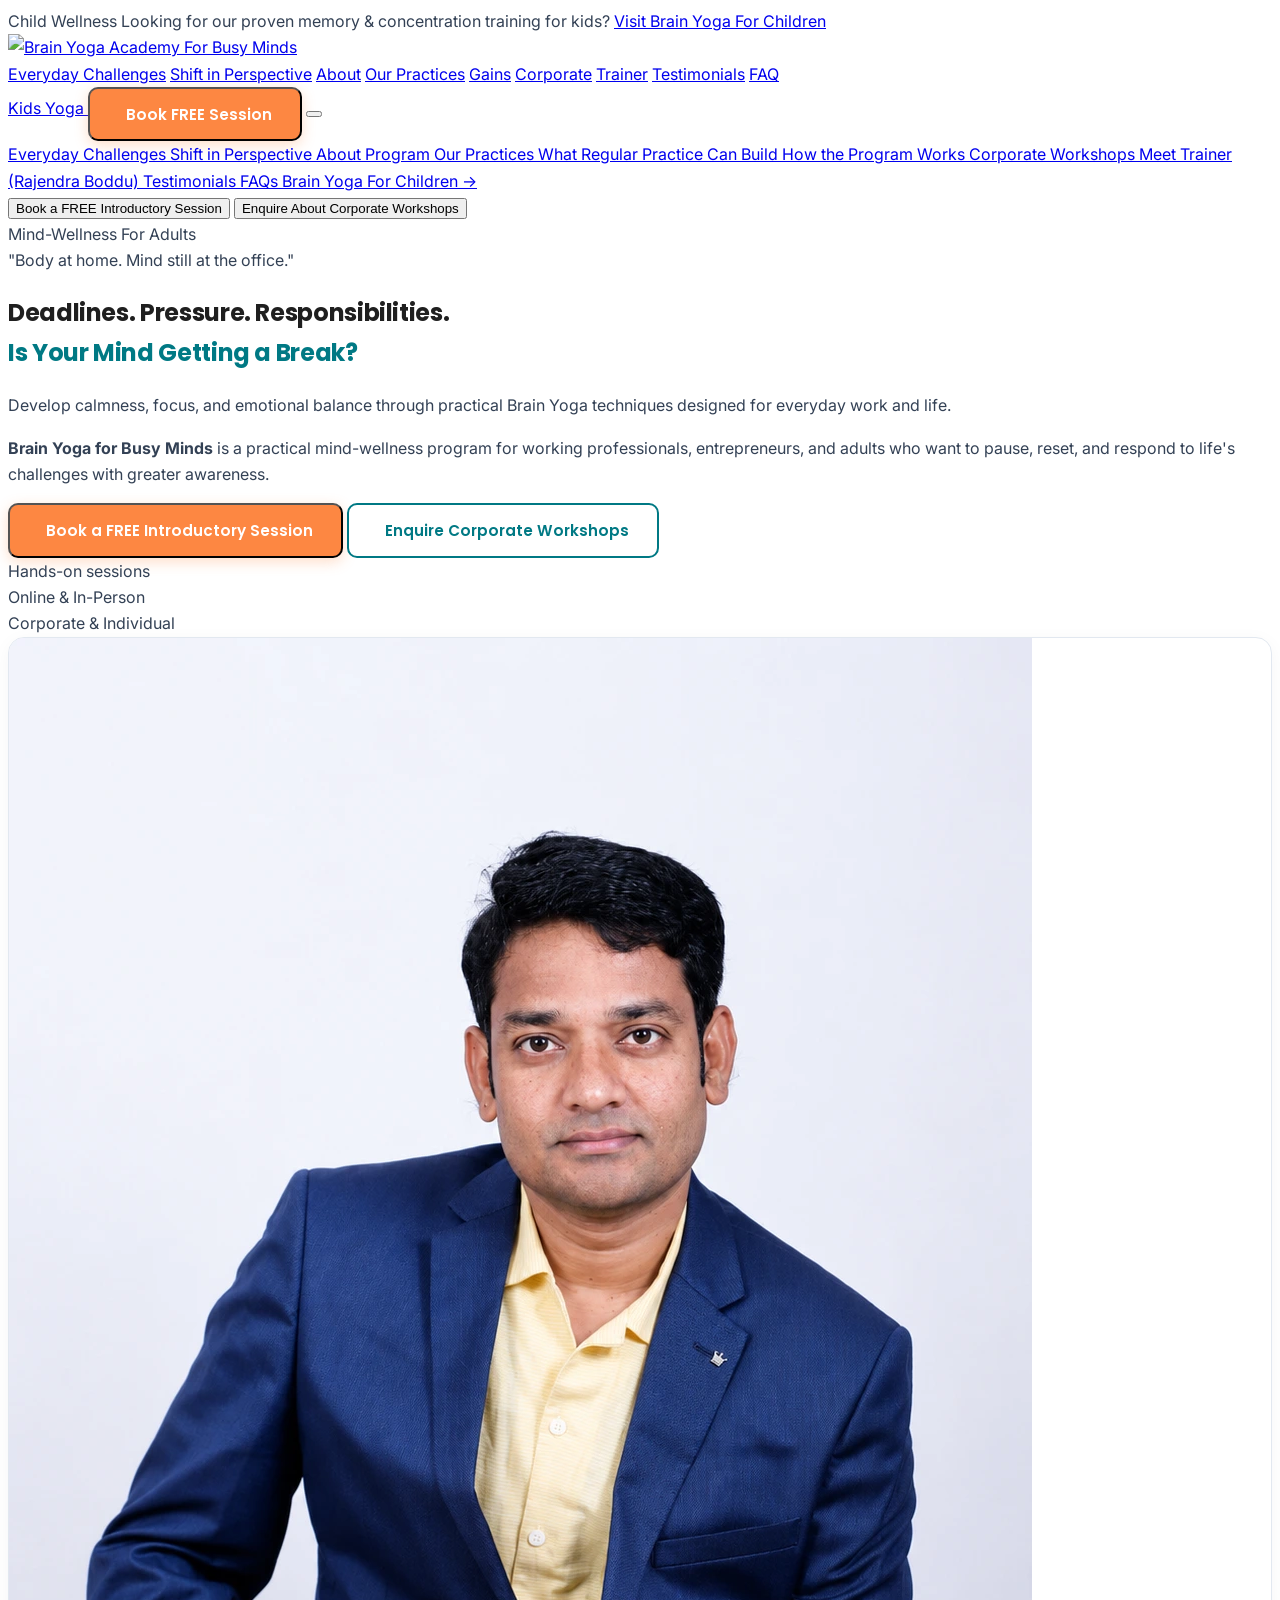
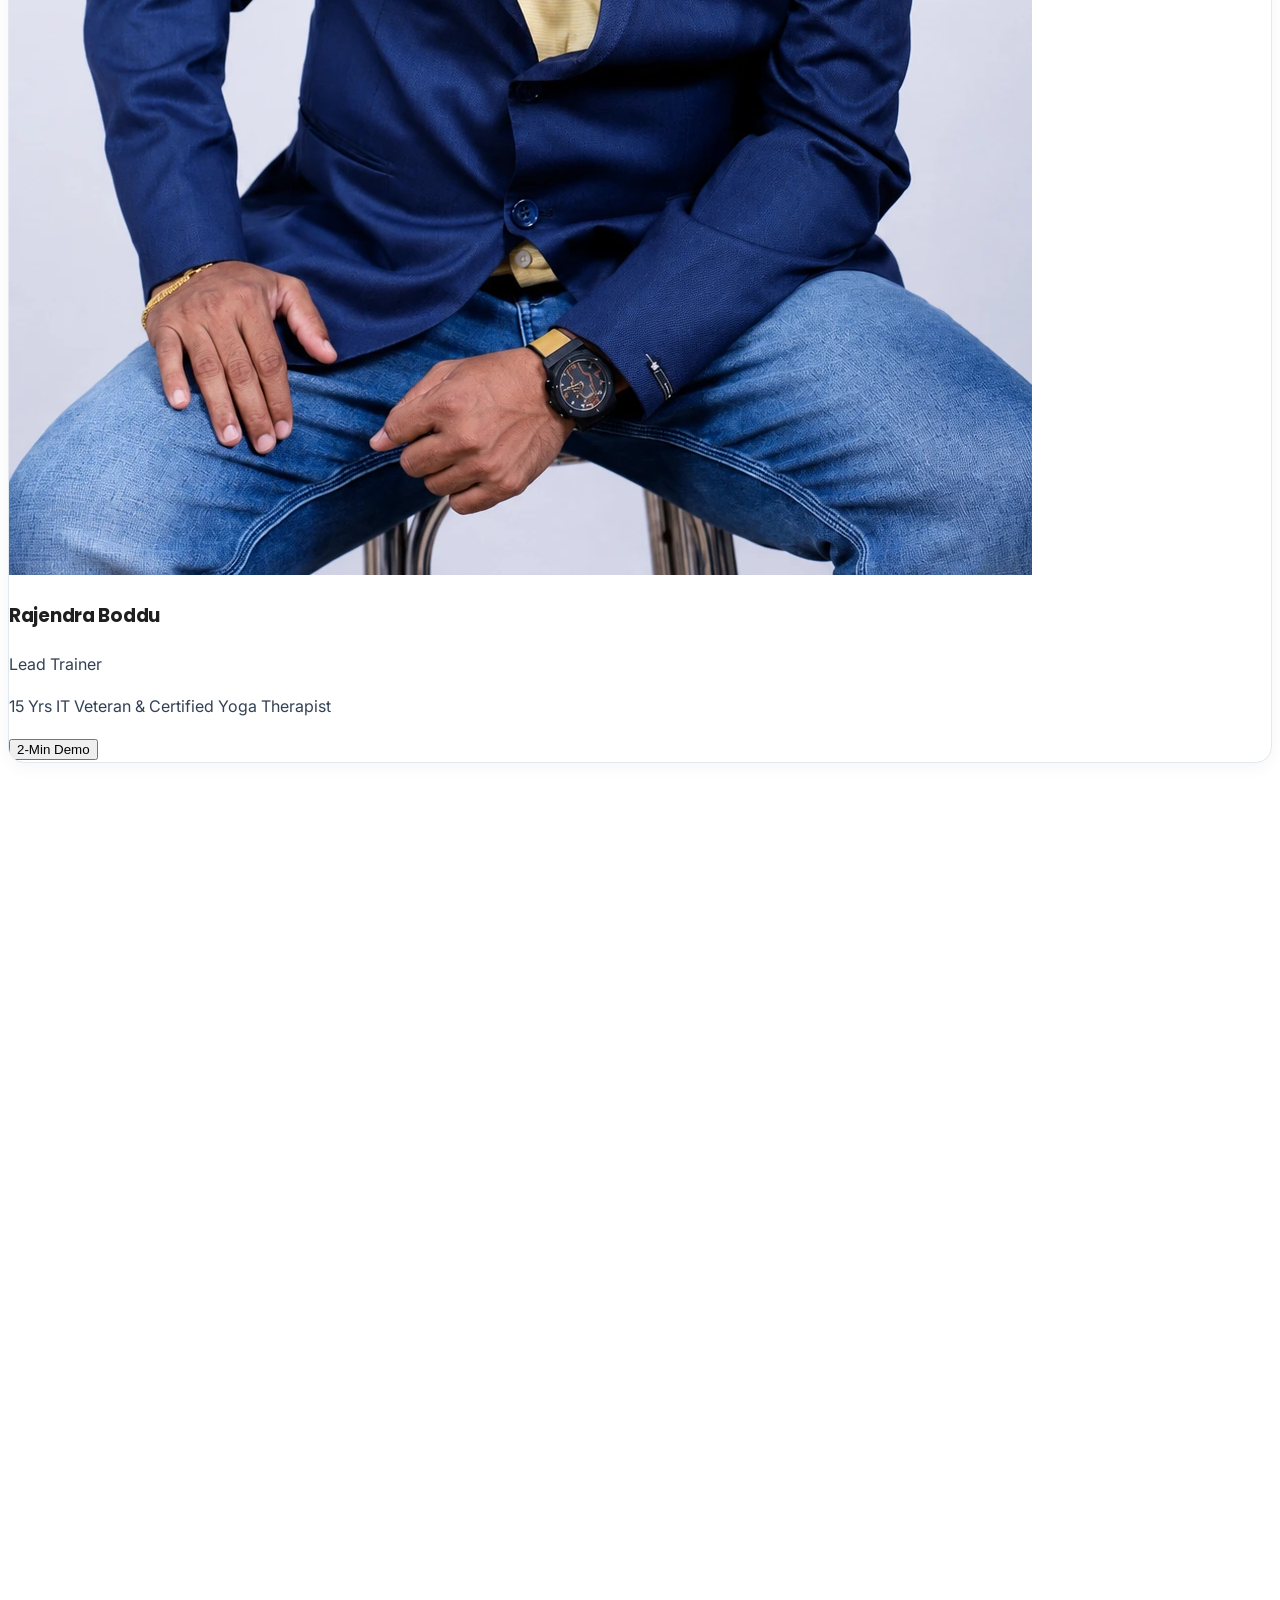
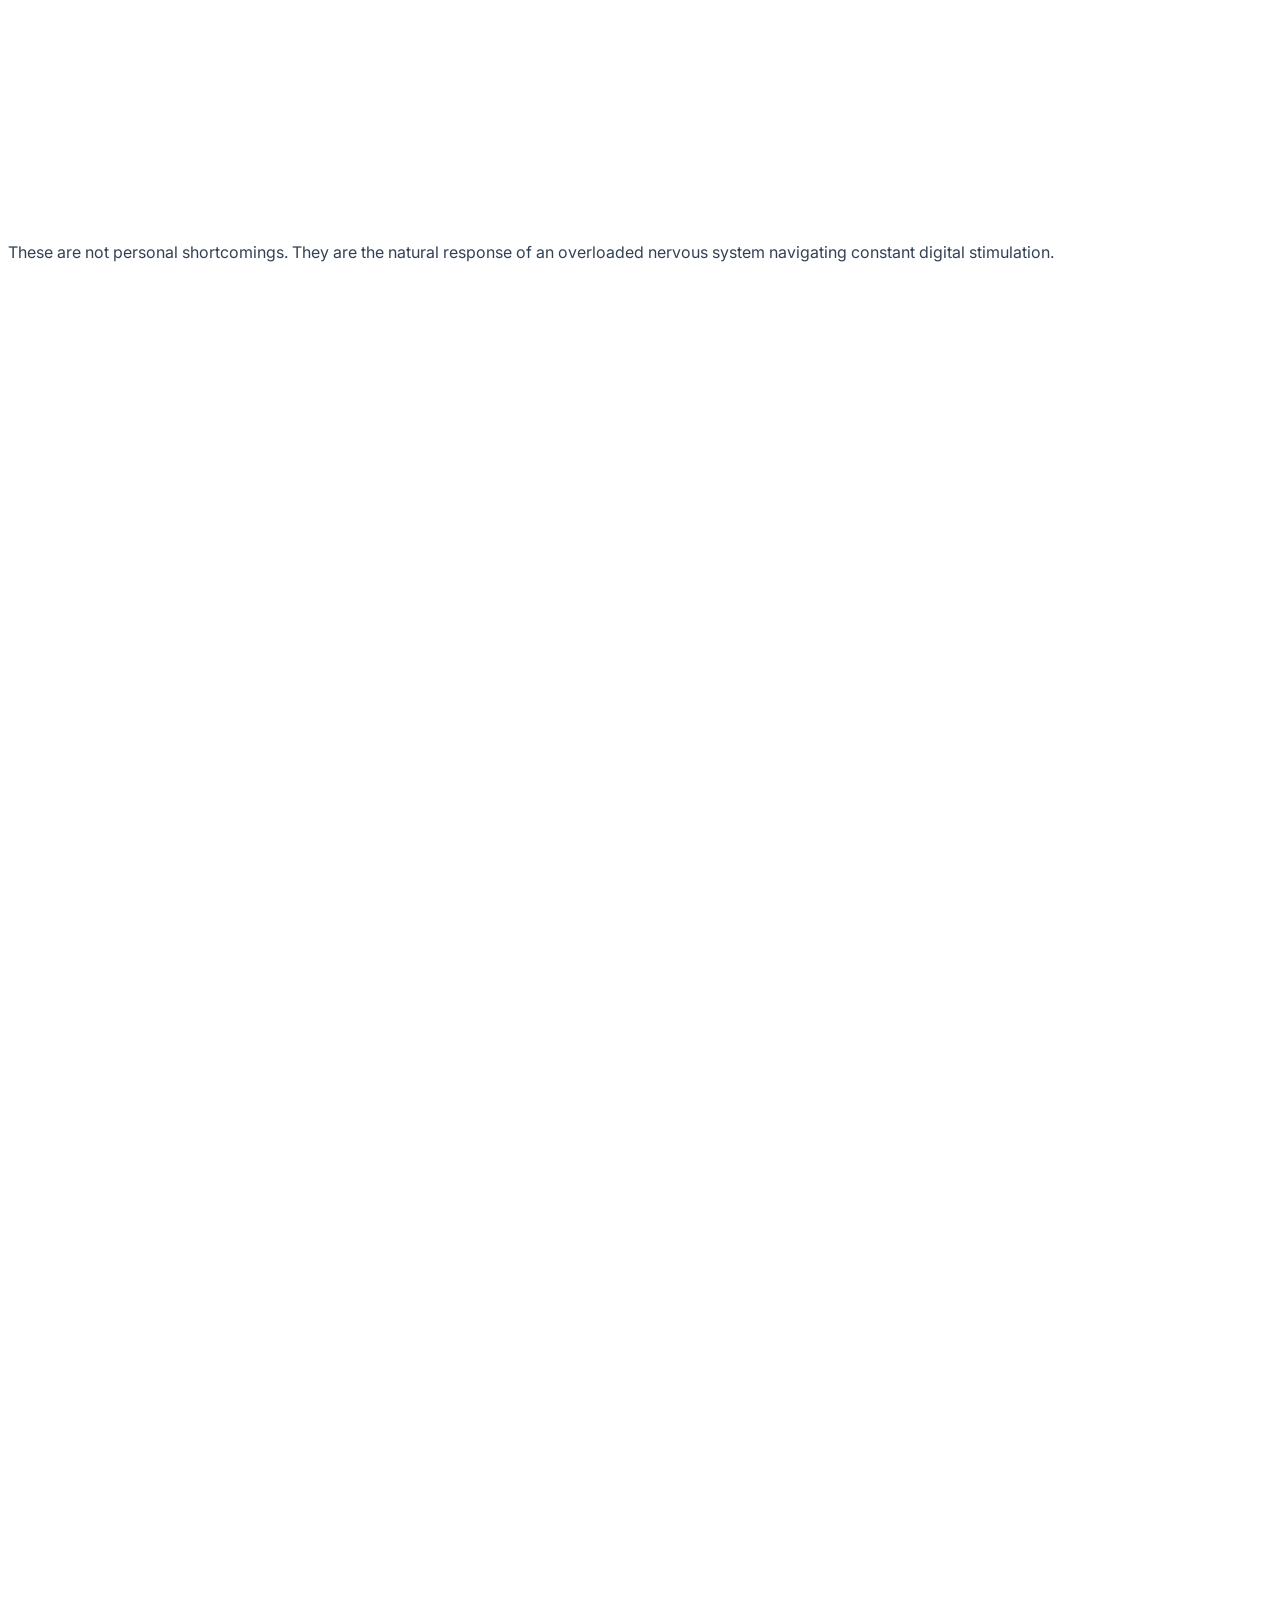
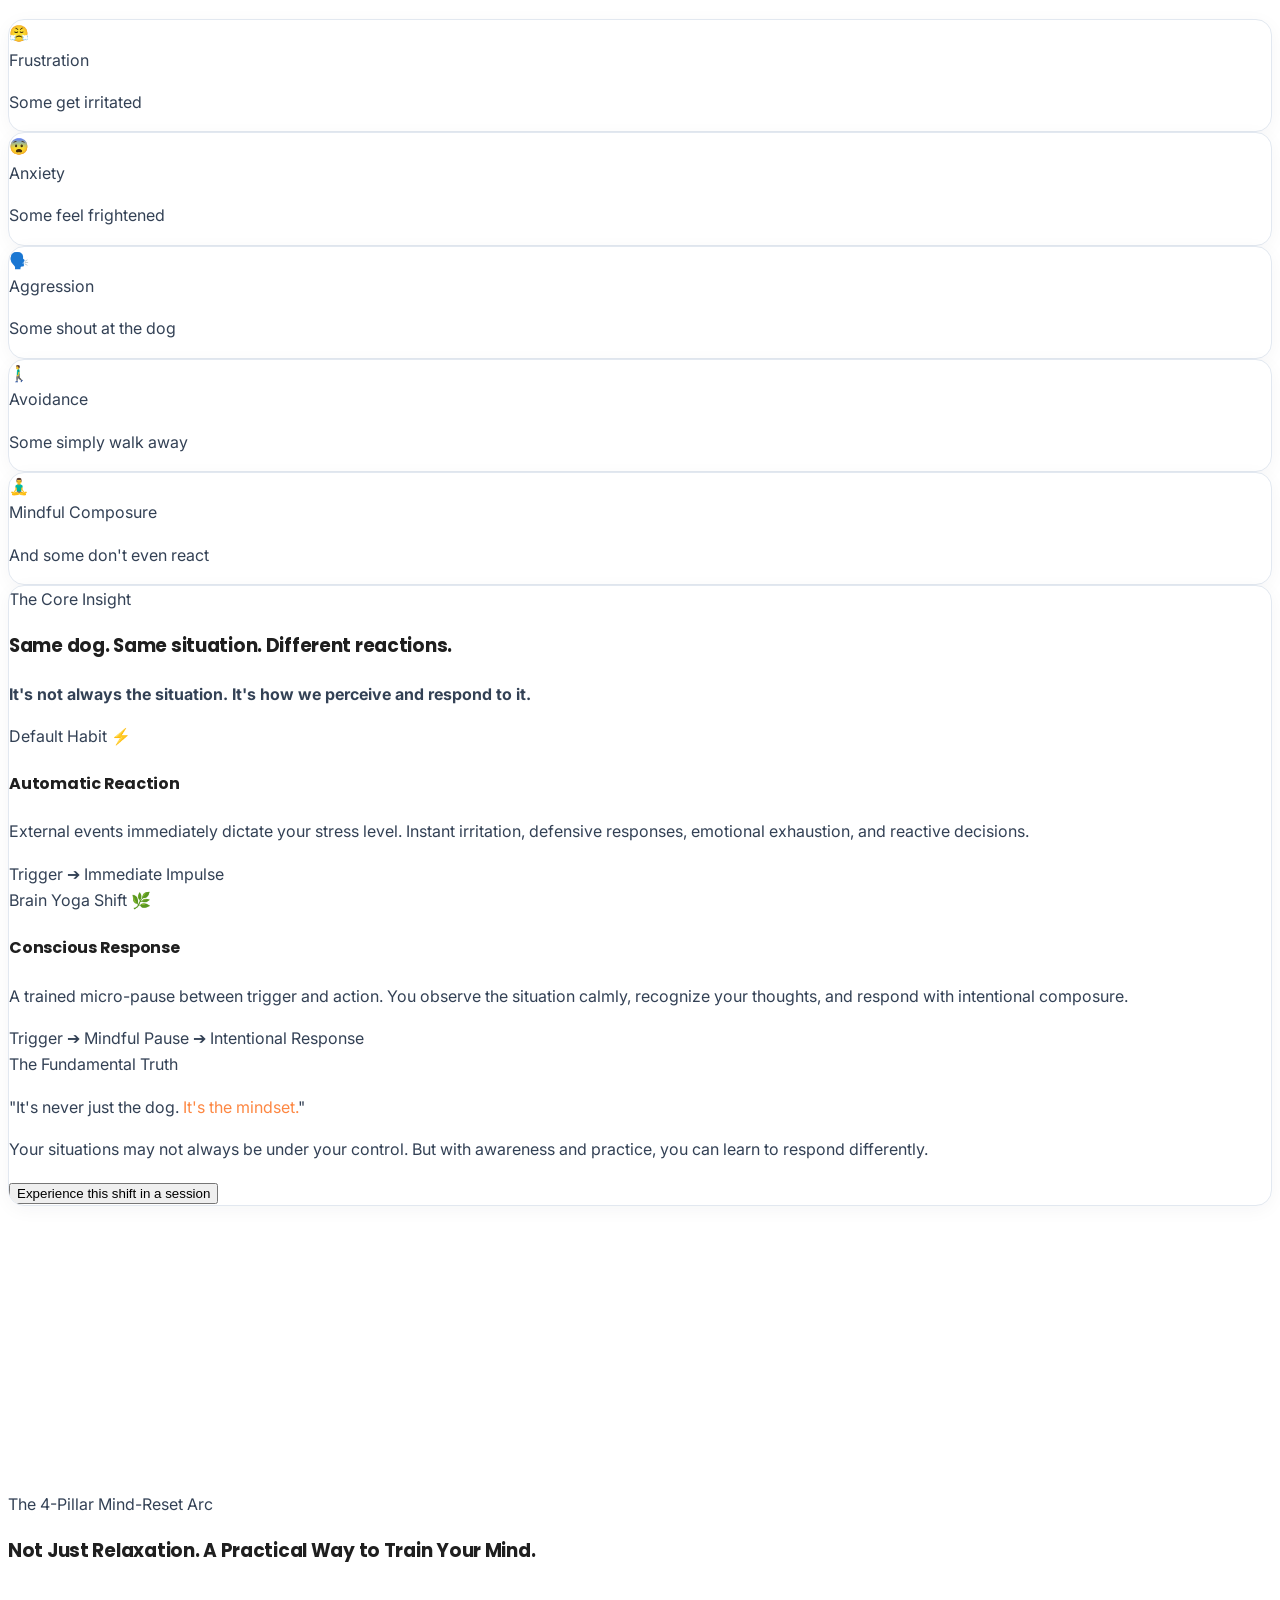
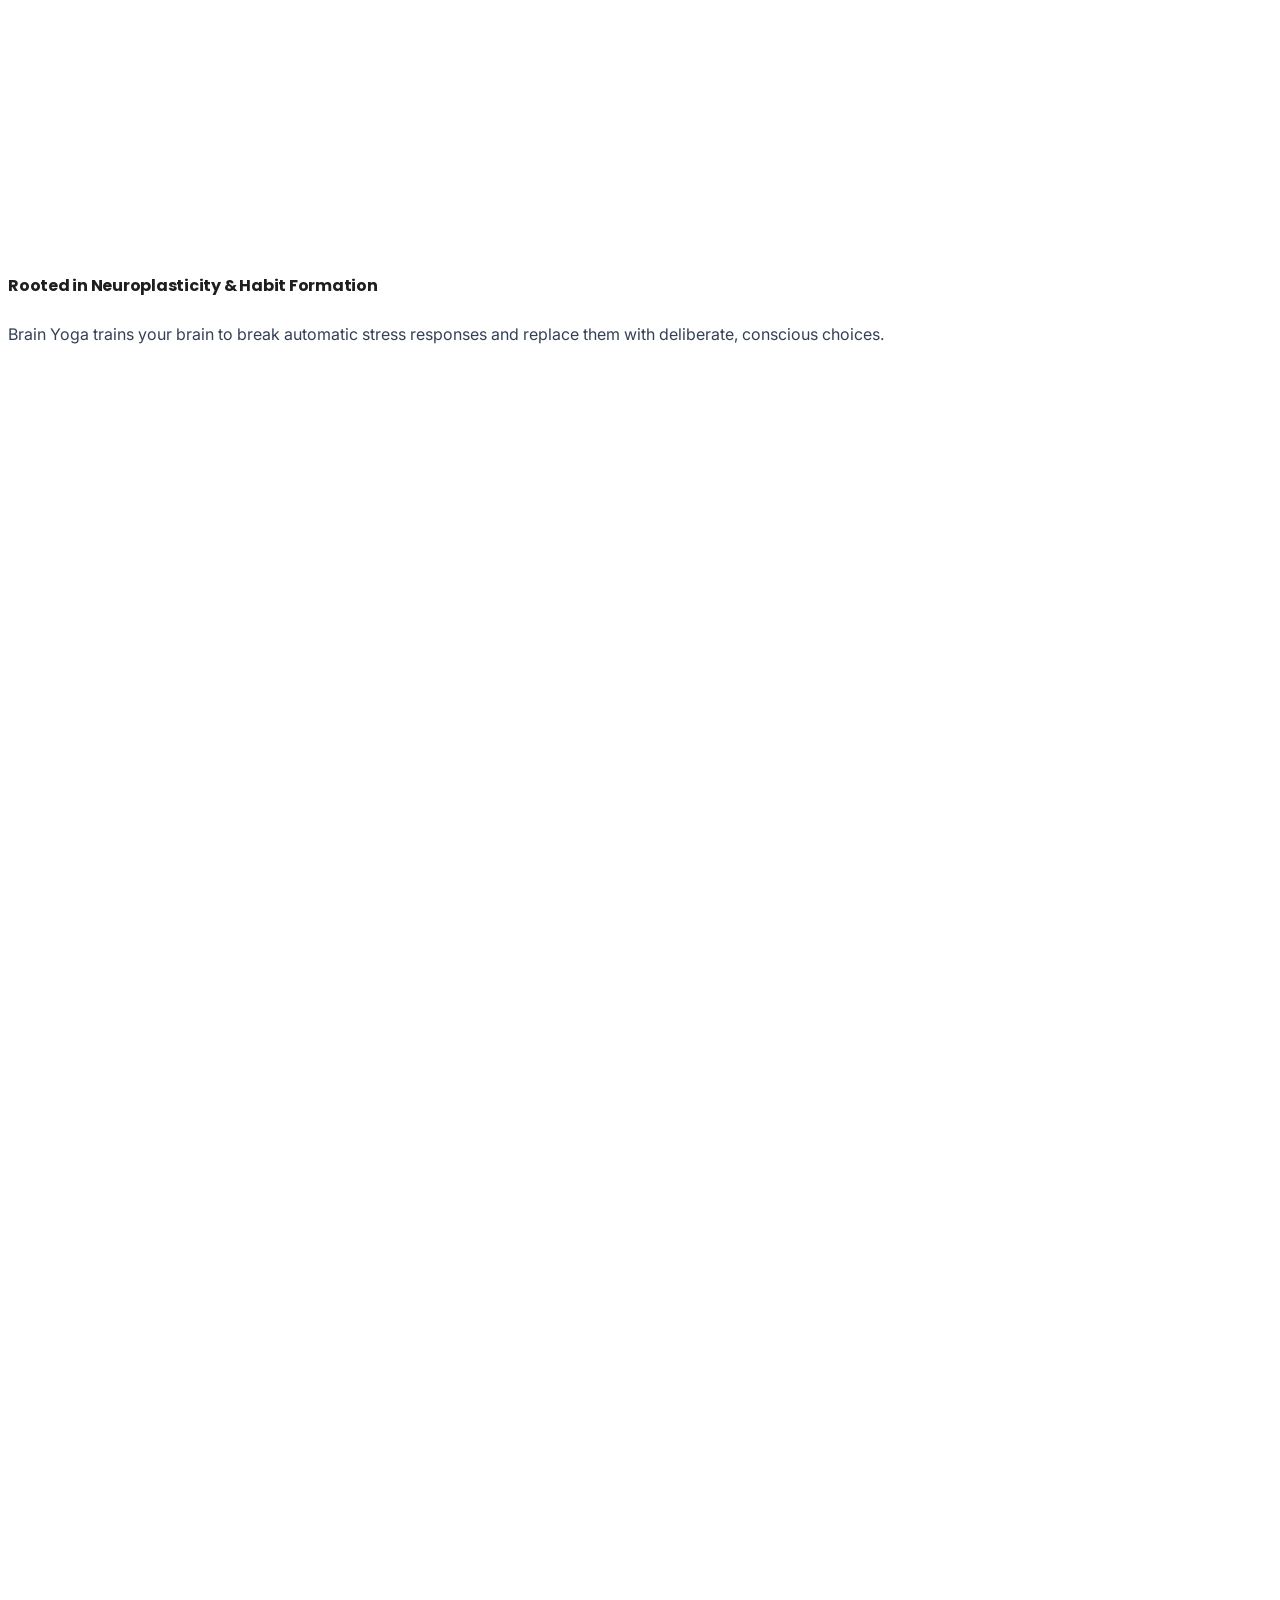
==== brain-yoga-for-busy-minds/index.html @ bc6adeb9 "Add silky smooth entrance animations, hero cascade, card float, and scroll-reveal stagger grids" ====
<!DOCTYPE html>
<html lang="en" class="scroll-smooth">
<head>
    <meta charset="UTF-8">
    <meta name="viewport" content="width=device-width, initial-scale=1.0">
    <!-- Cache Buster Meta Tags for Safari & Mobile Browsers -->
    <meta http-equiv="Cache-Control" content="no-cache, no-store, must-revalidate">
    <meta http-equiv="Pragma" content="no-cache">
    <meta http-equiv="Expires" content="0">

    <title>Brain Yoga for Busy Minds | Mind-Wellness for Working Professionals & Corporate Teams</title>
    <meta name="description" content="Develop calmness, focus, and emotional balance through practical Brain Yoga techniques designed for everyday work and life. Founded by Rajendra Boddu (15 yrs IT veteran & Yoga Therapist).">
    
    <!-- Open Graph Meta -->
    <meta property="og:title" content="Brain Yoga for Busy Minds | Mind-Wellness for Working Professionals">
    <meta property="og:description" content="Body at home. Mind still at the office. Develop calmness, focus, and emotional balance through practical Brain Yoga techniques.">
    <meta property="og:image" content="rajendra_14_new.webp">
    <meta property="og:type" content="website">

    <!-- Fonts: Poppins (Headings) + Inter (Body) — Exact Astra / Elementor match from kids.html -->
    <link rel="preconnect" href="https://fonts.googleapis.com">
    <link rel="preconnect" href="https://fonts.gstatic.com" crossorigin>
    <link href="https://fonts.googleapis.com/css2?family=Inter:ital,wght@0,300;0,400;0,500;0,600;0,700;1,400&family=Poppins:ital,wght@0,500;0,600;0,700;0,800;1,600&display=swap" rel="stylesheet">

    <!-- Tailwind CSS CDN -->
    <script src="https://cdn.tailwindcss.com"></script>
    <script>
        tailwind.config = {
            theme: {
                extend: {
                    colors: {
                        brandTeal: '#007984',       // Exact Children BY primary teal
                        brandTealDark: '#085C65',   // Deep Teal
                        brandTealLight: '#D2F0FF',  // Soft Teal Tint
                        brandTealIce: '#D2F0FF',    // Exact Children BY ice blue card background
                        brandOrange: '#FD8742',     // Exact Children BY orange CTA
                        brandOrangeDark: '#D36005', // Exact Children BY dark orange
                        brandPeachLight: '#FFE8DA', // Exact Children BY peach card tint
                        brandPeachBg: '#FFF3EB',    // Exact Children BY soft warm peach background
                        brandDark: '#1F1F1F',       // Clean dark heading text
                        brandBody: '#334155',       // Clean, readable body text
                    },
                    fontFamily: {
                        heading: ['Poppins', '-apple-system', 'BlinkMacSystemFont', 'Segoe UI', 'Roboto', 'sans-serif'],
                        body: ['Inter', '-apple-system', 'BlinkMacSystemFont', 'Segoe UI', 'Roboto', 'sans-serif'],
                    }
                }
            }
        }
    </script>

    <!-- Lucide Icons CDN -->
    <script src="https://unpkg.com/lucide@latest"></script>

    <style>
        /* Exact Typography Matching Children Brain Yoga (kids.html) */
        html {
            scroll-behavior: smooth;
            scroll-padding-top: 105px; /* Offset sticky header when navigating anchor links */
        }
        @media (max-width: 768px) {
            html {
                scroll-padding-top: 90px;
            }
        }

        body {
            font-family: 'Inter', -apple-system, BlinkMacSystemFont, 'Segoe UI', Roboto, sans-serif;
            font-size: 16px;
            line-height: 1.65;
            color: #334155;
            background-color: #FFFFFF;
            -webkit-font-smoothing: antialiased;
            -moz-osx-font-smoothing: grayscale;
            overflow-x: hidden;
        }

        h1, h2, h3, h4, h5, h6 {
            font-family: 'Poppins', -apple-system, BlinkMacSystemFont, 'Segoe UI', Roboto, sans-serif;
            color: #1F1F1F;
            letter-spacing: -0.015em;
        }

        /* Standardized Section Eyebrows */
        .section-eyebrow {
            display: inline-flex;
            align-items: center;
            gap: 0.5rem;
            padding: 0.4rem 1.15rem;
            border-radius: 9999px;
            font-size: 0.75rem;
            font-weight: 700;
            text-transform: uppercase;
            letter-spacing: 0.08em;
            background-color: #D2F0FF;
            color: #007984;
            border: 1px solid rgba(0, 121, 132, 0.22);
            margin-bottom: 0.85rem;
        }

        .section-eyebrow-orange {
            background-color: #FFE8DA;
            color: #D36005;
            border-color: rgba(253, 135, 66, 0.28);
        }

        /* Standardized Section Headings */
        .main-heading {
            font-family: 'Poppins', sans-serif;
            font-size: 1.95rem;
            font-weight: 700;
            line-height: 1.25;
            color: #1F1F1F;
            letter-spacing: -0.02em;
        }
        @media (min-width: 640px) {
            .main-heading {
                font-size: 2.35rem;
            }
        }
        @media (min-width: 1024px) {
            .main-heading {
                font-size: 2.75rem;
            }
        }

        .sub-heading {
            font-size: 1rem;
            line-height: 1.65;
            color: #475569;
            max-width: 44rem;
            margin-left: auto;
            margin-right: auto;
            margin-top: 0.75rem;
        }
        @media (min-width: 640px) {
            .sub-heading {
                font-size: 1.125rem;
            }
        }

        /* Elementor Standard Button Matching kids.html */
        .by-btn-primary {
            display: inline-flex;
            align-items: center;
            justify-content: center;
            gap: 0.5rem;
            background-color: #FD8742;
            color: #FFFFFF;
            font-family: 'Poppins', sans-serif;
            font-weight: 600;
            font-size: 0.95rem;
            padding: 0.85rem 1.75rem;
            border-radius: 10px;
            box-shadow: 0 4px 14px rgba(253, 135, 66, 0.28);
            transition: all 0.25s ease;
        }
        .by-btn-primary:hover {
            background-color: #D36005;
            transform: translateY(-2px);
            box-shadow: 0 6px 20px rgba(211, 96, 5, 0.35);
        }

        .by-btn-secondary {
            display: inline-flex;
            align-items: center;
            justify-content: center;
            gap: 0.5rem;
            background-color: #FFFFFF;
            color: #007984;
            border: 2px solid #007984;
            font-family: 'Poppins', sans-serif;
            font-weight: 600;
            font-size: 0.95rem;
            padding: 0.85rem 1.75rem;
            border-radius: 10px;
            transition: all 0.25s ease;
        }
        .by-btn-secondary:hover {
            background-color: #D2F0FF;
            transform: translateY(-2px);
        }

        .by-btn-teal {
            display: inline-flex;
            align-items: center;
            justify-content: center;
            gap: 0.5rem;
            background-color: #007984;
            color: #FFFFFF;
            font-family: 'Poppins', sans-serif;
            font-weight: 600;
            font-size: 0.95rem;
            padding: 0.85rem 1.75rem;
            border-radius: 10px;
            box-shadow: 0 4px 14px rgba(0, 121, 132, 0.28);
            transition: all 0.25s ease;
        }
        .by-btn-teal:hover {
            background-color: #085C65;
            transform: translateY(-2px);
            box-shadow: 0 6px 20px rgba(8, 92, 101, 0.35);
        }

        /* Clean Unified Card Style */
        .by-card {
            background: #FFFFFF;
            border: 1px solid #E2E8F0;
            border-radius: 16px;
            box-shadow: 0 4px 20px -2px rgba(15, 37, 55, 0.05);
            transition: transform 0.25s ease, box-shadow 0.25s ease, border-color 0.25s ease;
            overflow: hidden;
        }
        .by-card:hover {
            transform: translateY(-4px);
            box-shadow: 0 12px 28px -4px rgba(0, 121, 132, 0.12);
            border-color: #007984;
        }

        /* Modals */
        .modal-backdrop {
            background: rgba(15, 37, 55, 0.72);
            backdrop-filter: blur(6px);
        }

        /* Floating WhatsApp pulse animation */
        @keyframes pulseWa {
            0%, 100% { transform: scale(1); box-shadow: 0 10px 25px -4px rgba(37, 211, 102, 0.45); }
            50% { transform: scale(1.05); box-shadow: 0 16px 35px 0px rgba(37, 211, 102, 0.65); }
        }
        .whatsapp-pulse-btn {
            animation: pulseWa 3.2s infinite ease-in-out;
        }
    
        /* ========================================================================= */
        /* SILKY SMOOTH ANIMATIONS & MICRO-INTERACTIONS                              */
        /* ========================================================================= */

        /* Hero Entrance Keyframes */
        @keyframes heroFadeDown {
            from {
                opacity: 0;
                transform: translate3d(0, -22px, 0);
            }
            to {
                opacity: 1;
                transform: translate3d(0, 0, 0);
            }
        }

        @keyframes heroFadeUp {
            from {
                opacity: 0;
                transform: translate3d(0, 32px, 0);
            }
            to {
                opacity: 1;
                transform: translate3d(0, 0, 0);
            }
        }

        @keyframes heroCardIn {
            from {
                opacity: 0;
                transform: translate3d(36px, 18px, 0) scale(0.96);
            }
            to {
                opacity: 1;
                transform: translate3d(0, 0, 0) scale(1);
            }
        }

        @keyframes floatSubtle {
            0%, 100% {
                transform: translateY(0);
            }
            50% {
                transform: translateY(-6px);
            }
        }

        /* Hero Staggered Animation Classes */
        .anim-hero-eyebrow {
            animation: heroFadeDown 0.7s cubic-bezier(0.16, 1, 0.3, 1) 0.05s both;
        }
        .anim-hero-title {
            animation: heroFadeUp 0.85s cubic-bezier(0.16, 1, 0.3, 1) 0.18s both;
        }
        .anim-hero-sub {
            animation: heroFadeUp 0.85s cubic-bezier(0.16, 1, 0.3, 1) 0.32s both;
        }
        .anim-hero-cta {
            animation: heroFadeUp 0.85s cubic-bezier(0.16, 1, 0.3, 1) 0.46s both;
        }
        .anim-hero-badges {
            animation: heroFadeUp 0.85s cubic-bezier(0.16, 1, 0.3, 1) 0.60s both;
        }
        .anim-hero-card {
            animation: heroCardIn 0.95s cubic-bezier(0.16, 1, 0.3, 1) 0.25s both;
        }

        /* Subtle Gentle Card Float */
        .hero-float-subtle {
            animation: floatSubtle 6s ease-in-out 1.2s infinite;
        }

        /* Scroll-Triggered Reveal Animations */
        .reveal-on-scroll {
            opacity: 0;
            transform: translate3d(0, 30px, 0);
            transition: opacity 0.75s cubic-bezier(0.16, 1, 0.3, 1), transform 0.75s cubic-bezier(0.16, 1, 0.3, 1);
            will-change: opacity, transform;
        }
        .reveal-on-scroll.is-revealed {
            opacity: 1;
            transform: translate3d(0, 0, 0);
        }

        /* Grid Stagger Cascades */
        .stagger-grid > * {
            opacity: 0;
            transform: translate3d(0, 32px, 0);
            transition: opacity 0.65s cubic-bezier(0.16, 1, 0.3, 1), transform 0.65s cubic-bezier(0.16, 1, 0.3, 1);
            will-change: opacity, transform;
        }
        .stagger-grid.is-revealed > *:nth-child(1) { transition-delay: 0.04s; }
        .stagger-grid.is-revealed > *:nth-child(2) { transition-delay: 0.10s; }
        .stagger-grid.is-revealed > *:nth-child(3) { transition-delay: 0.16s; }
        .stagger-grid.is-revealed > *:nth-child(4) { transition-delay: 0.22s; }
        .stagger-grid.is-revealed > *:nth-child(5) { transition-delay: 0.28s; }
        .stagger-grid.is-revealed > *:nth-child(6) { transition-delay: 0.34s; }
        .stagger-grid.is-revealed > *:nth-child(7) { transition-delay: 0.40s; }
        .stagger-grid.is-revealed > *:nth-child(8) { transition-delay: 0.46s; }
        .stagger-grid.is-revealed > *:nth-child(9) { transition-delay: 0.52s; }
        .stagger-grid.is-revealed > *:nth-child(10) { transition-delay: 0.58s; }

        .stagger-grid.is-revealed > * {
            opacity: 1;
            transform: translate3d(0, 0, 0);
        }

        /* Silky Smooth Card Transitions & Hover Dynamics */
        .by-card {
            transition: transform 0.32s cubic-bezier(0.16, 1, 0.3, 1), box-shadow 0.32s cubic-bezier(0.16, 1, 0.3, 1), border-color 0.25s ease;
        }
        .by-card:hover {
            transform: translateY(-5px);
            box-shadow: 0 16px 36px -4px rgba(0, 121, 132, 0.14);
            border-color: #007984;
        }

        /* Image Micro-Zoom inside cards */
        .by-card-zoom img {
            transition: transform 0.6s cubic-bezier(0.16, 1, 0.3, 1);
        }
        .by-card-zoom:hover img {
            transform: scale(1.04);
        }

        /* Interactive Button Micro-Press States */
        .by-btn-primary {
            transition: transform 0.2s cubic-bezier(0.16, 1, 0.3, 1), background-color 0.2s ease, box-shadow 0.2s ease;
        }
        .by-btn-primary:active {
            transform: scale(0.97) translateY(0);
        }
        .by-btn-secondary {
            transition: transform 0.2s cubic-bezier(0.16, 1, 0.3, 1), background-color 0.2s ease, border-color 0.2s ease;
        }
        .by-btn-secondary:active {
            transform: scale(0.97);
        }

        /* Safe fallback for users who prefer reduced motion */
        @media (prefers-reduced-motion: reduce) {
            *, ::before, ::after {
                animation-duration: 0.01ms !important;
                animation-iteration-count: 1 !important;
                transition-duration: 0.01ms !important;
                scroll-behavior: auto !important;
            }
            .reveal-on-scroll, .stagger-grid > * {
                opacity: 1 !important;
                transform: none !important;
            }
        }

    </style>
</head>
<body class="selection:bg-brandOrange selection:text-white">

    <!-- ========================================================================= -->
    <!-- TOP ANNOUNCEMENT BAR: BRAIN YOGA FOR CHILDREN LINK (Static, No Overlap)   -->
    <!-- ========================================================================= -->
    <aside aria-label="Program Announcement" class="bg-[#007984] py-2 px-4 text-center text-xs font-semibold text-white shadow-xs">
        <div class="max-w-7xl mx-auto flex items-center justify-center gap-2 flex-wrap">
            <span class="inline-flex items-center px-2 py-0.5 rounded-full text-[10px] font-bold uppercase bg-brandOrange text-white">
                Child Wellness
            </span>
            <span>Looking for our proven memory & concentration training for kids?</span>
            <a href="kids.html" class="inline-flex items-center gap-1 font-bold text-brandOrangeDark hover:underline transition-colors">
                <span>Visit Brain Yoga For Children</span>
                <i data-lucide="arrow-right" class="w-3.5 h-3.5"></i>
            </a>
        </div>
    </aside>

    <!-- ========================================================================= -->
    <!-- TOP STICKY NAVBAR (Solid, Never Overlaps Content, Height: h-16 lg:h-20)   -->
    <!-- ========================================================================= -->
    <header class="sticky top-0 z-50 w-full bg-white/98 backdrop-blur-md border-b border-slate-200 shadow-sm transition-all">
        <div class="max-w-7xl mx-auto px-4 sm:px-6 lg:px-8 h-16 lg:h-20 flex items-center justify-between gap-4">
            
            <!-- Official Brand Logo -->
            <a href="busy-minds.html" class="flex items-center gap-2.5 group flex-shrink-0">
                <img src="official_logo.png" alt="Brain Yoga Academy" class="h-9 sm:h-11 w-auto object-contain">
                <span class="hidden sm:inline-block text-[10px] font-bold uppercase tracking-wider text-brandTeal bg-brandTealLight px-2.5 py-1 rounded-md border border-brandTeal/20">
                    For Busy Minds
                </span>
            </a>

            <!-- Desktop Navigation Links (Responsive, perfectly sized, no wrapping) -->
            <nav class="hidden lg:flex items-center gap-4 xl:gap-6 text-xs xl:text-sm font-semibold text-slate-700">
                <a href="#challenges" class="hover:text-brandTeal transition-colors">Everyday Challenges</a>
                <a href="#shift" class="hover:text-brandTeal transition-colors">Shift in Perspective</a>
                <a href="#about" class="hover:text-brandTeal transition-colors">About</a>
                <a href="#practices" class="hover:text-brandTeal transition-colors">Our Practices</a>
                <a href="#benefits" class="hover:text-brandTeal transition-colors">Gains</a>
                <a href="#corporate" class="hover:text-brandTeal transition-colors text-brandTeal font-bold">Corporate</a>
                <a href="#trainer" class="hover:text-brandTeal transition-colors">Trainer</a>
                <a href="#testimonials" class="hover:text-brandTeal transition-colors">Testimonials</a>
                <a href="#faq" class="hover:text-brandTeal transition-colors">FAQ</a>
            </nav>

            <!-- Header Action CTAs -->
            <div class="flex items-center gap-2 sm:gap-3 flex-shrink-0">
                <a href="kids.html" class="hidden xl:inline-flex items-center gap-1.5 px-3 py-1.5 rounded-lg bg-brandPeachLight hover:bg-brandPeachBg text-brandOrangeDark text-xs font-bold border border-brandOrange/20 transition-all">
                    <span>Kids Yoga</span>
                    <i data-lucide="arrow-up-right" class="w-3.5 h-3.5"></i>
                </a>

                <button onclick="openModal('individualModal')" class="by-btn-primary !py-2 !px-3.5 sm:!px-5 !text-xs sm:!text-sm">
                    <i data-lucide="calendar" class="w-4 h-4"></i>
                    <span>Book FREE Session</span>
                </button>

                <!-- Mobile Hamburger Button -->
                <button type="button" id="mobileMenuToggle" aria-label="Toggle navigation menu" class="lg:hidden w-9 h-9 sm:w-10 sm:h-10 rounded-lg bg-slate-100 hover:bg-slate-200 text-slate-800 flex items-center justify-center transition-all">
                    <i data-lucide="menu" id="menuIcon" class="w-5 h-5"></i>
                </button>
            </div>
        </div>

        <!-- Mobile Drawer Menu (Full Scrollable, Clean, Never Overlaps Content) -->
        <div id="mobileDrawerMenu" class="hidden lg:hidden border-t border-slate-200 bg-white px-5 py-5 space-y-3 shadow-2xl max-h-[80vh] overflow-y-auto">
            <nav class="flex flex-col space-y-2 text-sm font-semibold text-slate-800">
                <a href="#challenges" class="mobile-nav-link py-2 border-b border-slate-100 flex items-center justify-between">Everyday Challenges <i data-lucide="chevron-right" class="w-4 h-4 text-slate-400"></i></a>
                <a href="#shift" class="mobile-nav-link py-2 border-b border-slate-100 flex items-center justify-between">Shift in Perspective <i data-lucide="chevron-right" class="w-4 h-4 text-slate-400"></i></a>
                <a href="#about" class="mobile-nav-link py-2 border-b border-slate-100 flex items-center justify-between">About Program <i data-lucide="chevron-right" class="w-4 h-4 text-slate-400"></i></a>
                <a href="#practices" class="mobile-nav-link py-2 border-b border-slate-100 flex items-center justify-between">Our Practices <i data-lucide="chevron-right" class="w-4 h-4 text-slate-400"></i></a>
                <a href="#benefits" class="mobile-nav-link py-2 border-b border-slate-100 flex items-center justify-between">What Regular Practice Can Build <i data-lucide="chevron-right" class="w-4 h-4 text-slate-400"></i></a>
                <a href="#how-it-works" class="mobile-nav-link py-2 border-b border-slate-100 flex items-center justify-between">How the Program Works <i data-lucide="chevron-right" class="w-4 h-4 text-slate-400"></i></a>
                <a href="#corporate" class="mobile-nav-link py-2 border-b border-slate-100 flex items-center justify-between text-brandTeal font-bold">Corporate Workshops <i data-lucide="chevron-right" class="w-4 h-4 text-brandTeal"></i></a>
                <a href="#trainer" class="mobile-nav-link py-2 border-b border-slate-100 flex items-center justify-between">Meet Trainer (Rajendra Boddu) <i data-lucide="chevron-right" class="w-4 h-4 text-slate-400"></i></a>
                <a href="#testimonials" class="mobile-nav-link py-2 border-b border-slate-100 flex items-center justify-between">Testimonials <i data-lucide="chevron-right" class="w-4 h-4 text-slate-400"></i></a>
                <a href="#faq" class="mobile-nav-link py-2 border-b border-slate-100 flex items-center justify-between">FAQs <i data-lucide="chevron-right" class="w-4 h-4 text-slate-400"></i></a>
                <a href="kids.html" class="mobile-nav-link py-2 text-brandOrangeDark font-bold flex items-center justify-between">Brain Yoga For Children →</a>
            </nav>
            <div class="pt-3 flex flex-col gap-2.5">
                <button onclick="openModal('individualModal'); closeMobileMenu();" class="w-full py-3 rounded-lg bg-brandOrange hover:bg-brandOrangeDark text-white font-bold text-center text-sm shadow-md">
                    Book a FREE Introductory Session
                </button>
                <button onclick="openModal('corporateModal'); closeMobileMenu();" class="w-full py-3 rounded-lg bg-brandTeal hover:bg-brandTealDark text-white font-bold text-center text-sm shadow-md">
                    Enquire About Corporate Workshops
                </button>
            </div>
        </div>
    </header>

    <!-- ========================================================================= -->
    <!-- SECTION 1: HERO (Top of page) — Background: Warm Peach #FFF3EB            -->
    <!-- Strictly No Header Overlap: pt-10 sm:pt-14 lg:pt-16 pb-16 lg:pb-24       -->
    <!-- ========================================================================= -->
        <!-- ========================================================================= -->
    <!-- SECTION 1: HERO (Top of page) — Background: Warm Peach #FFF3EB            -->
    <!-- Mobile-Refined & Uncluttered: Balanced Spacing, No Overcrowding            -->
    <!-- ========================================================================= -->
    <section id="hero" class="relative bg-[#FFE8DA] pt-6 pb-12 sm:pt-10 sm:pb-16 lg:pt-16 lg:pb-24 border-b border-orange-200/60">
        <div class="max-w-7xl mx-auto px-4 sm:px-6 lg:px-8 relative z-10">
            <div class="grid grid-cols-1 lg:grid-cols-12 gap-8 lg:gap-10 items-center">
                
                <!-- Left Content Column (7 cols) -->
                <div class="lg:col-span-7 space-y-4 sm:space-y-6 text-left">
                    
                    <!-- Eyebrow & Client Hook (Streamlined, punchy, no mobile clutter) -->
                    <div class="anim-hero-eyebrow flex flex-wrap items-center gap-2">
                        <div class="inline-flex items-center gap-1.5 bg-brandTealLight px-3 py-1 rounded-full border border-brandTeal/20 text-[11px] font-bold uppercase tracking-wider text-brandTeal">
                            <span class="w-1.5 h-1.5 rounded-full bg-brandTeal"></span>
                            <span>Mind-Wellness For Adults</span>
                        </div>
                        <div class="inline-flex items-center gap-2 bg-white px-3 py-1 rounded-full border border-brandOrange/30 shadow-xs text-xs sm:text-sm font-bold text-brandOrangeDark">
                            <span class="w-2 h-2 rounded-full bg-brandOrange animate-pulse"></span>
                            <span>"Body at home. Mind still at the office."</span>
                        </div>
                    </div>

                    <!-- Main Headline (Crisp, bold, perfectly responsive) -->
                    <h1 class="anim-hero-title font-heading text-2xl sm:text-4xl lg:text-5xl font-extrabold text-brandDark tracking-tight leading-[1.25]">
                        Deadlines. Pressure. Responsibilities. <br class="hidden sm:inline">
                        <span style="color: #007984;">Is Your Mind Getting a Break?</span>
                    </h1>

                    <!-- Subheading (Exact wording from Rajendra Boddu's Document) -->
                    <div class="anim-hero-sub space-y-3"><p class="text-sm sm:text-base md:text-lg text-slate-700 leading-relaxed font-normal max-w-2xl">
                        Develop calmness, focus, and emotional balance through practical Brain Yoga techniques designed for everyday work and life.
                    </p>

                    <!-- Paragraph description (Visible on tablet/desktop, streamlined on mobile) -->
                    <p class="text-xs sm:text-sm text-slate-600 leading-relaxed max-w-2xl hidden sm:block">
                        <strong>Brain Yoga for Busy Minds</strong> is a practical mind-wellness program for working professionals, entrepreneurs, and adults who want to pause, reset, and respond to life's challenges with greater awareness.
                    </p>

                    </div>

                    <!-- CTAs (Prominent on mobile, side-by-side on desktop) -->
                    <div class="anim-hero-cta pt-1 flex flex-col sm:flex-row items-stretch sm:items-center gap-3">
                        <button onclick="openModal('individualModal')" class="by-btn-primary !w-full sm:!w-auto !py-3 !text-sm">
                            <i data-lucide="check-circle-2" class="w-4 h-4"></i>
                            <span>Book a FREE Introductory Session</span>
                        </button>
                        
                        <button onclick="openModal('corporateModal')" class="by-btn-secondary !w-full sm:!w-auto !py-2.5 sm:!py-3 !text-xs sm:!text-sm">
                            <i data-lucide="building-2" class="w-4 h-4"></i>
                            <span>Enquire Corporate Workshops</span>
                        </button>
                    </div>

                    <!-- Trust Tags (Single-line micro strip) -->
                    <div class="anim-hero-badges pt-1 flex flex-wrap items-center gap-x-4 gap-y-2 text-xs font-semibold text-slate-600">
                        <div class="flex items-center gap-1.5">
                            <i data-lucide="check" class="w-3.5 h-3.5 text-brandTeal"></i>
                            <span>Hands-on sessions</span>
                        </div>
                        <div class="flex items-center gap-1.5">
                            <i data-lucide="monitor" class="w-3.5 h-3.5 text-brandTeal"></i>
                            <span>Online & In-Person</span>
                        </div>
                        <div class="flex items-center gap-1.5">
                            <i data-lucide="briefcase" class="w-3.5 h-3.5 text-brandOrange"></i>
                            <span>Corporate & Individual</span>
                        </div>
                    </div>
                </div>

                <!-- Right Visual Column (5 cols) -->
                <!-- Strictly NO TEXT ON TOP OF IMAGE: Clean portrait, unified bottom bar! -->
                <div class="lg:col-span-5 flex flex-col justify-center">
                    <div class="anim-hero-card hero-float-subtle by-card max-w-sm sm:max-w-md mx-auto w-full overflow-hidden shadow-lg border border-slate-200/80 bg-white">
                        <!-- Clean, unobstructed full portrait photo (100% visible, no half cut) -->
                        <div class="relative w-full bg-slate-100 overflow-hidden">
                            <img src="rajendra_14_new.webp" alt="Rajendra Boddu - Brain Yoga Trainer" class="w-full h-auto block object-cover" loading="eager" fetchpriority="high">
                        </div>

                        <!-- Single Sleek Footer Bar Below Photo -->
                        <div class="p-4 sm:p-5 bg-white border-t border-slate-100 flex items-center justify-between gap-3">
                            <div class="min-w-0">
                                <div class="flex items-center gap-2">
                                    <h3 class="text-base sm:text-lg font-bold text-brandDark truncate">Rajendra Boddu</h3>
                                    <span class="text-[9px] font-bold uppercase tracking-wider text-brandOrange bg-brandPeachLight px-2 py-0.5 rounded border border-brandOrange/20 whitespace-nowrap">Lead Trainer</span>
                                </div>
                                <p class="text-xs text-slate-500 truncate mt-0.5">15 Yrs IT Veteran & Certified Yoga Therapist</p>
                            </div>
                            
                            <!-- Compact 2-Min Demo Video Button -->
                            <button onclick="openVideoModal()" class="inline-flex items-center gap-1.5 px-3 py-2 rounded-lg bg-brandTealLight hover:bg-brandTeal hover:text-white text-brandTeal text-xs font-bold border border-brandTeal/20 transition-all shadow-xs flex-shrink-0" aria-label="Watch 2-minute introductory video">
                                <i data-lucide="play" class="w-3.5 h-3.5 fill-current text-brandOrange"></i>
                                <span>2-Min Demo</span>
                            </button>
                        </div>
                    </div>
                </div>

            </div>
        </div>
    </section>

    <!-- ========================================================================= -->
    <!-- SECTION 2: EVERYDAY CHALLENGES — Background: Clean White #FFFFFF           -->
    <!-- ========================================================================= -->
        <!-- ========================================================================= -->
    <!-- SECTION 2: EVERYDAY CHALLENGES — Background: Light Teal Blue (#D2F0FF)    -->
    <!-- Soft light teal background with 9 crisp white trigger cards               -->
    <!-- ========================================================================= -->
        <!-- ========================================================================= -->
    <!-- SECTION 2: EVERYDAY CHALLENGES — Background: Clean White #FFFFFF           -->
    <!-- Authentic #D2F0FF (Ice Teal Blue) cards matching kids.html Section 3       -->
    <!-- ========================================================================= -->
    <section id="challenges" class="scroll-mt-24 lg:scroll-mt-28 py-16 sm:py-24 bg-white border-b border-slate-200">
        <div class="max-w-5xl mx-auto px-4 sm:px-6 lg:px-8">
            
            <div class="reveal-on-scroll text-center max-w-3xl mx-auto mb-14">
                <div class="section-eyebrow">
                    <span class="w-2 h-2 rounded-full bg-brandTeal"></span>
                    <span>Everyday Reality Check</span>
                </div>
                <h2 class="main-heading">
                    Does This Sound Familiar? <span style="color: #007984;">You're Not Alone.</span>
                </h2>
                <p class="sub-heading">
                    Your work is important. But what about your mental well-being?
                </p>
            </div>

            <!-- 9 Relatable Trigger Cards in Exact #D2F0FF Ice Teal Blue from kids.html -->
            <div class="stagger-grid grid grid-cols-1 md:grid-cols-2 gap-4">
                <div class="p-5 rounded-xl bg-[#D2F0FF] border-2 border-transparent hover:border-[#007984] hover:shadow-md transition-all flex items-start gap-4 shadow-xs">
                    <div class="w-8 h-8 rounded-lg bg-[#007984] text-white flex items-center justify-center flex-shrink-0 mt-0.5 shadow-xs">
                        <i data-lucide="compass" class="w-4 h-4"></i>
                    </div>
                    <div>
                        <h3 class="text-sm font-bold text-brandDark mb-1">Constant Distraction</h3>
                        <p class="text-xs text-slate-700 leading-relaxed">Struggling to stay focused while working or studying?</p>
                    </div>
                </div>

                <div class="p-5 rounded-xl bg-[#D2F0FF] border-2 border-transparent hover:border-[#007984] hover:shadow-md transition-all flex items-start gap-4 shadow-xs">
                    <div class="w-8 h-8 rounded-lg bg-[#007984] text-white flex items-center justify-center flex-shrink-0 mt-0.5 shadow-xs">
                        <i data-lucide="smartphone" class="w-4 h-4"></i>
                    </div>
                    <div>
                        <h3 class="text-sm font-bold text-brandDark mb-1">Compulsive Phone Checking</h3>
                        <p class="text-xs text-slate-700 leading-relaxed">Reaching for your phone repeatedly without realizing it?</p>
                    </div>
                </div>

                <div class="p-5 rounded-xl bg-[#D2F0FF] border-2 border-transparent hover:border-[#007984] hover:shadow-md transition-all flex items-start gap-4 shadow-xs">
                    <div class="w-8 h-8 rounded-lg bg-[#007984] text-white flex items-center justify-center flex-shrink-0 mt-0.5 shadow-xs">
                        <i data-lucide="battery-low" class="w-4 h-4"></i>
                    </div>
                    <div>
                        <h3 class="text-sm font-bold text-brandDark mb-1">Energy Crash by Afternoon</h3>
                        <p class="text-xs text-slate-700 leading-relaxed">Starting your day motivated, but running on empty by mid-afternoon?</p>
                    </div>
                </div>

                <div class="p-5 rounded-xl bg-[#D2F0FF] border-2 border-transparent hover:border-[#007984] hover:shadow-md transition-all flex items-start gap-4 shadow-xs">
                    <div class="w-8 h-8 rounded-lg bg-[#007984] text-white flex items-center justify-center flex-shrink-0 mt-0.5 shadow-xs">
                        <i data-lucide="zap" class="w-4 h-4"></i>
                    </div>
                    <div>
                        <h3 class="text-sm font-bold text-brandDark mb-1">Frequent Irritation</h3>
                        <p class="text-xs text-slate-700 leading-relaxed">Getting easily irritated, stressed, or emotionally drained by small interruptions?</p>
                    </div>
                </div>

                <div class="p-5 rounded-xl bg-[#D2F0FF] border-2 border-transparent hover:border-[#007984] hover:shadow-md transition-all flex items-start gap-4 shadow-xs">
                    <div class="w-8 h-8 rounded-lg bg-[#007984] text-white flex items-center justify-center flex-shrink-0 mt-0.5 shadow-xs">
                        <i data-lucide="rotate-ccw" class="w-4 h-4"></i>
                    </div>
                    <div>
                        <h3 class="text-sm font-bold text-brandDark mb-1">Overthinking at Bedtime</h3>
                        <p class="text-xs text-slate-700 leading-relaxed">Replaying conversations, tasks, and worries long after the workday is done?</p>
                    </div>
                </div>

                <div class="p-5 rounded-xl bg-[#D2F0FF] border-2 border-transparent hover:border-[#007984] hover:shadow-md transition-all flex items-start gap-4 shadow-xs">
                    <div class="w-8 h-8 rounded-lg bg-[#007984] text-white flex items-center justify-center flex-shrink-0 mt-0.5 shadow-xs">
                        <i data-lucide="monitor" class="w-4 h-4"></i>
                    </div>
                    <div>
                        <h3 class="text-sm font-bold text-brandDark mb-1">Digital Brain Fog</h3>
                        <p class="text-xs text-slate-700 leading-relaxed">Back-to-back meetings, chats, and tabs leaving your mind buzzing and scattered?</p>
                    </div>
                </div>

                <div class="p-5 rounded-xl bg-[#D2F0FF] border-2 border-transparent hover:border-[#007984] hover:shadow-md transition-all flex items-start gap-4 shadow-xs">
                    <div class="w-8 h-8 rounded-lg bg-[#007984] text-white flex items-center justify-center flex-shrink-0 mt-0.5 shadow-xs">
                        <i data-lucide="repeat" class="w-4 h-4"></i>
                    </div>
                    <div>
                        <h3 class="text-sm font-bold text-brandDark mb-1">Routine Resistance</h3>
                        <p class="text-xs text-slate-700 leading-relaxed">Knowing you should pause or stretch, but trapped in the cycle of "one more task"?</p>
                    </div>
                </div>

                <div class="p-5 rounded-xl bg-[#D2F0FF] border-2 border-transparent hover:border-[#007984] hover:shadow-md transition-all flex items-start gap-4 shadow-xs">
                    <div class="w-8 h-8 rounded-lg bg-[#007984] text-white flex items-center justify-center flex-shrink-0 mt-0.5 shadow-xs">
                        <i data-lucide="coffee" class="w-4 h-4"></i>
                    </div>
                    <div>
                        <h3 class="text-sm font-bold text-brandDark mb-1">Restless Rest</h3>
                        <p class="text-xs text-slate-700 leading-relaxed">Even on weekends, your mind stays locked in work mode and emergency readiness?</p>
                    </div>
                </div>

                <div class="md:col-span-2 p-5 rounded-xl bg-[#D2F0FF] border-2 border-transparent hover:border-[#007984] hover:shadow-md transition-all flex items-start gap-4 shadow-xs">
                    <div class="w-8 h-8 rounded-lg bg-brandOrange text-white flex items-center justify-center flex-shrink-0 mt-0.5 shadow-xs">
                        <i data-lucide="sparkles" class="w-4 h-4"></i>
                    </div>
                    <div>
                        <h3 class="text-sm font-bold text-brandDark mb-1">Capable, But Constantly Operating at Mental Capacity</h3>
                        <p class="text-xs text-slate-700 leading-relaxed">You handle your responsibilities well — but beneath the surface, your nervous system is in a state of unending overdrive.</p>
                    </div>
                </div>
            </div>

            <div class="mt-12 text-center">
                <p class="text-xs text-slate-600 max-w-xl mx-auto">
                    These are not personal shortcomings. They are the natural response of an overloaded nervous system navigating constant digital stimulation.
                </p>
            </div>

        </div>
    </section>

    <!-- ========================================================================= -->
    <!-- SECTION 3: A SIMPLE SHIFT IN PERSPECTIVE — Background: Warm Peach #FFF3EB -->
    <!-- ========================================================================= -->
        <!-- ========================================================================= -->
    <!-- SECTION 3: A SIMPLE SHIFT IN PERSPECTIVE — Background: Warm Peach #FFF3EB -->
    <!-- Upgraded: Executive Mindset Transformation (No emojis, high-end polish)    -->
    <!-- ========================================================================= -->
        <!-- ========================================================================= -->
    <!-- SECTION 3: A SIMPLE SHIFT IN PERSPECTIVE — Background: Warm Peach #FFF3EB -->
    <!-- With Story Illustration, Expressive Emojis & Cognitive Framework          -->
    <!-- ========================================================================= -->
    <section id="shift" class="scroll-mt-24 lg:scroll-mt-28 py-16 sm:py-24 bg-[#FFE8DA] border-b border-orange-200/60">
        <div class="max-w-6xl mx-auto px-4 sm:px-6 lg:px-8">
            
            <!-- Section Header -->
            <div class="reveal-on-scroll text-center max-w-3xl mx-auto mb-10 sm:mb-14">
                <div class="section-eyebrow">
                    <span class="w-2 h-2 rounded-full bg-brandTeal"></span>
                    <span>A Simple Shift in Perspective</span>
                </div>
                <h2 class="main-heading">
                    10 People. 1 Barking Dog. <br class="hidden sm:inline">
                    <span style="color: #FD8742;">What Makes the Difference?</span>
                </h2>
                <p class="sub-heading font-medium text-slate-700">
                    Imagine 10 people walking down a street. Suddenly, a dog starts barking at them.
                </p>
            </div>

            <!-- Story Visual Illustration Card (Strictly NO text on top of image) -->
            <div class="reveal-on-scroll by-card mb-10 overflow-hidden">
                <div class="aspect-[16/9] sm:aspect-[21/9] w-full bg-slate-100 overflow-hidden">
                    <img src="barking_dog_new.webp" alt="10 People and 1 Barking Dog - Mindset Metaphor" class="w-full h-full object-cover object-center" loading="lazy" decoding="async">
                </div>
                <div class="p-4 sm:p-5 bg-white border-t border-slate-100 flex flex-col sm:flex-row items-center justify-between gap-3 text-center sm:text-left">
                    <div class="flex items-center gap-2">
                        <span class="text-xl">🐕</span>
                        <p class="text-xs sm:text-sm font-semibold text-slate-700">
                            <strong>The Situation:</strong> One stimulus. Ten individuals. Five completely different reactions.
                        </p>
                    </div>
                    <span class="text-[11px] font-bold text-brandTeal bg-brandTealLight px-3 py-1 rounded-full border border-brandTeal/20 whitespace-nowrap">
                        Perception vs Reality
                    </span>
                </div>
            </div>

            <!-- The 5 Reactions: Expressive Emojis + Professional Labels -->
            <div class="grid grid-cols-2 sm:grid-cols-5 gap-3 sm:gap-4 mb-10">
                
                <!-- Reaction 1 -->
                <div class="by-card p-4 sm:p-5 text-center flex flex-col items-center justify-between hover:border-amber-400 transition-all">
                    <div class="w-12 h-12 rounded-2xl bg-amber-50 flex items-center justify-center mb-3 border border-amber-200 shadow-2xs">
                        <span class="text-2xl" role="img" aria-label="Irritated">😤</span>
                    </div>
                    <div>
                        <span class="text-[10px] font-bold text-amber-700 uppercase tracking-wider block mb-1">Frustration</span>
                        <p class="text-xs sm:text-sm font-bold text-slate-800">Some get irritated</p>
                    </div>
                </div>

                <!-- Reaction 2 -->
                <div class="by-card p-4 sm:p-5 text-center flex flex-col items-center justify-between hover:border-rose-400 transition-all">
                    <div class="w-12 h-12 rounded-2xl bg-rose-50 flex items-center justify-center mb-3 border border-rose-200 shadow-2xs">
                        <span class="text-2xl" role="img" aria-label="Frightened">😨</span>
                    </div>
                    <div>
                        <span class="text-[10px] font-bold text-rose-700 uppercase tracking-wider block mb-1">Anxiety</span>
                        <p class="text-xs sm:text-sm font-bold text-slate-800">Some feel frightened</p>
                    </div>
                </div>

                <!-- Reaction 3 -->
                <div class="by-card p-4 sm:p-5 text-center flex flex-col items-center justify-between hover:border-brandOrange transition-all">
                    <div class="w-12 h-12 rounded-2xl bg-orange-50 flex items-center justify-center mb-3 border border-brandOrange/30 shadow-2xs">
                        <span class="text-2xl" role="img" aria-label="Shouting">🗣️</span>
                    </div>
                    <div>
                        <span class="text-[10px] font-bold text-brandOrangeDark uppercase tracking-wider block mb-1">Aggression</span>
                        <p class="text-xs sm:text-sm font-bold text-slate-800">Some shout at the dog</p>
                    </div>
                </div>

                <!-- Reaction 4 -->
                <div class="by-card p-4 sm:p-5 text-center flex flex-col items-center justify-between hover:border-slate-400 transition-all">
                    <div class="w-12 h-12 rounded-2xl bg-slate-100 flex items-center justify-center mb-3 border border-slate-200 shadow-2xs">
                        <span class="text-2xl" role="img" aria-label="Walking away">🚶‍♂️</span>
                    </div>
                    <div>
                        <span class="text-[10px] font-bold text-slate-600 uppercase tracking-wider block mb-1">Avoidance</span>
                        <p class="text-xs sm:text-sm font-bold text-slate-800">Some simply walk away</p>
                    </div>
                </div>

                <!-- Reaction 5 (Highlighted Brain Yoga Mindful State) -->
                <div class="col-span-2 sm:col-span-1 by-card p-4 sm:p-5 text-center flex flex-col items-center justify-between bg-gradient-to-b from-brandTealLight to-white border-2 border-brandTeal shadow-md">
                    <div class="w-12 h-12 rounded-2xl bg-brandTeal flex items-center justify-center mb-3 shadow-sm">
                        <span class="text-2xl" role="img" aria-label="Conscious calm">🧘‍♂️</span>
                    </div>
                    <div>
                        <span class="text-[10px] font-bold text-brandTeal uppercase tracking-wider block mb-1">Mindful Composure</span>
                        <p class="text-xs sm:text-sm font-bold text-brandDark">And some don't even react</p>
                    </div>
                </div>

            </div>

            <!-- The Cognitive Transformation Framework: Reaction vs Response -->
            <div class="by-card p-6 sm:p-10 lg:p-12 mb-10">
                <div class="text-center max-w-2xl mx-auto mb-8">
                    <span class="text-xs font-bold uppercase tracking-wider text-brandTeal bg-brandTealLight px-3 py-1 rounded-full border border-brandTeal/20">
                        The Core Insight
                    </span>
                    <h3 class="text-xl sm:text-2xl font-bold text-brandDark mt-3">
                        Same dog. Same situation. Different reactions.
                    </h3>
                    <p class="text-sm sm:text-base text-slate-600 mt-2">
                        <strong>It's not always the situation. It's how we perceive and respond to it.</strong>
                    </p>
                </div>

                <!-- Side-by-Side Mental Shift Visual -->
                <div class="grid grid-cols-1 md:grid-cols-2 gap-6 lg:gap-8 items-stretch">
                    
                    <!-- Left: Automatic Reaction -->
                    <div class="p-6 rounded-2xl bg-slate-50 border border-slate-200 flex flex-col justify-between">
                        <div>
                            <div class="flex items-center justify-between mb-4">
                                <span class="text-xs font-bold uppercase tracking-wider text-rose-600 bg-rose-50 px-2.5 py-1 rounded-md border border-rose-200">
                                    Default Habit
                                </span>
                                <span class="text-lg">⚡</span>
                            </div>
                            <h4 class="text-lg font-bold text-brandDark mb-2">Automatic Reaction</h4>
                            <p class="text-xs sm:text-sm text-slate-600 leading-relaxed">
                                External events immediately dictate your stress level. Instant irritation, defensive responses, emotional exhaustion, and reactive decisions.
                            </p>
                        </div>
                        <div class="mt-4 pt-3 border-t border-slate-200 text-xs font-semibold text-slate-500 flex items-center gap-2">
                            <span class="w-1.5 h-1.5 rounded-full bg-rose-500"></span>
                            <span>Trigger ➔ Immediate Impulse</span>
                        </div>
                    </div>

                    <!-- Right: Conscious Response (Brain Yoga) -->
                    <div class="p-6 rounded-2xl bg-brandTealLight/40 border-2 border-brandTeal/40 flex flex-col justify-between relative shadow-sm">
                        <div>
                            <div class="flex items-center justify-between mb-4">
                                <span class="text-xs font-bold uppercase tracking-wider text-brandTeal bg-white px-2.5 py-1 rounded-md border border-brandTeal/20">
                                    Brain Yoga Shift
                                </span>
                                <span class="text-lg">🌿</span>
                            </div>
                            <h4 class="text-lg font-bold text-brandDark mb-2">Conscious Response</h4>
                            <p class="text-xs sm:text-sm text-slate-700 font-medium leading-relaxed">
                                A trained micro-pause between trigger and action. You observe the situation calmly, recognize your thoughts, and respond with intentional composure.
                            </p>
                        </div>
                        <div class="mt-4 pt-3 border-t border-brandTeal/20 text-xs font-bold text-brandTeal flex items-center gap-2">
                            <span class="w-1.5 h-1.5 rounded-full bg-brandTeal"></span>
                            <span>Trigger ➔ Mindful Pause ➔ Intentional Response</span>
                        </div>
                    </div>

                </div>

                <!-- Epiphany Quote Banner (Verbatim from Rajendra Boddu's Document) -->
                <div class="mt-8 p-6 sm:p-8 rounded-2xl bg-white border-2 border-brandOrange/40 text-center shadow-md">
                    <span class="inline-block text-[11px] font-bold uppercase tracking-wider text-brandTeal bg-[#D2F0FF] px-3 py-1 rounded-md mb-2 border border-[#007984]/20">The Fundamental Truth</span>
                    <p class="text-xl sm:text-2xl font-extrabold text-brandDark tracking-tight">
                        "It's never just the dog. <span style="color: #FD8742;">It's the mindset.</span>"
                    </p>
                    <p class="text-xs sm:text-sm text-slate-600 mt-2 max-w-xl mx-auto leading-relaxed">
                        Your situations may not always be under your control. But with awareness and practice, you can learn to respond differently.
                    </p>
                    <div class="pt-4">
                        <button onclick="openModal('individualModal')" class="inline-flex items-center gap-2 px-6 py-3 rounded-lg bg-brandOrange hover:bg-brandOrangeDark text-white text-xs sm:text-sm font-bold shadow-md transition-all">
                            <span>Experience this shift in a session</span>
                            <i data-lucide="arrow-right" class="w-4 h-4"></i>
                        </button>
                    </div>
                </div>

            </div>

        </div>
    </section>

    <!-- ========================================================================= -->
    <!-- SECTION 4: WHAT IS BRAIN YOGA FOR BUSY MINDS? — Background: White #FFFFFF  -->
    <!-- ========================================================================= -->
        <!-- ========================================================================= -->
    <!-- SECTION 4: WHAT IS BRAIN YOGA — Background: Light Teal Blue (#D2F0FF)      -->
    <!-- ========================================================================= -->
        <!-- ========================================================================= -->
    <!-- SECTION 4: WHAT IS BRAIN YOGA — Background: Clean White #FFFFFF            -->
    <!-- Matching kids.html Section 5 ("How Does Brain Balance Help?")              -->
    <!-- ========================================================================= -->
    <section id="about" class="scroll-mt-24 lg:scroll-mt-28 py-16 sm:py-24 bg-white border-b border-slate-200">
        <div class="max-w-6xl mx-auto px-4 sm:px-6 lg:px-8">
            
            <div class="reveal-on-scroll text-center max-w-3xl mx-auto mb-14">
                <div class="section-eyebrow">
                    <span class="w-2 h-2 rounded-full bg-brandTeal"></span>
                    <span>The Core Philosophy</span>
                </div>
                <h2 class="main-heading">
                    What Is <span style="color: #007984;">Brain Yoga for Busy Minds?</span>
                </h2>
                <p class="sub-heading font-medium text-slate-700">
                    "Brain Yoga for Busy Minds combines simple brain-training activities, mindful movements, breathing techniques, and meditation to help you become more aware of your thoughts, emotions, and everyday responses."
                </p>
            </div>

            <!-- 4-Pillar Graphic Architecture (Exact colors #D2F0FF and #FFE8DA) -->
            <div class="mb-14 p-8 rounded-2xl bg-slate-50 border border-slate-200 shadow-xs">
                <div class="text-center mb-8">
                    <span class="text-[11px] font-bold uppercase tracking-wider text-brandOrange bg-[#FFE8DA] px-3 py-1 rounded-md border border-brandOrange/20 shadow-xs">
                        The 4-Pillar Mind-Reset Arc
                    </span>
                    <h3 class="text-lg font-bold text-brandDark mt-2">Not Just Relaxation. A Practical Way to Train Your Mind.</h3>
                </div>

                <div class="stagger-grid grid grid-cols-1 sm:grid-cols-2 lg:grid-cols-4 gap-6">
                    <div class="p-6 rounded-xl bg-[#D2F0FF] border border-[#007984]/25 text-center hover:shadow-md transition-all">
                        <div class="w-12 h-12 mx-auto rounded-xl bg-[#007984] text-white flex items-center justify-center font-bold text-base mb-3 shadow-xs">01</div>
                        <h4 class="font-bold text-brandDark text-sm mb-1.5">Brain-Training Activities</h4>
                        <p class="text-xs text-slate-600 leading-relaxed">Break habitual mental autopilot and stimulate neuroplastic pathways.</p>
                    </div>

                    <div class="p-6 rounded-xl bg-[#FFE8DA] border border-orange-200/80 text-center hover:shadow-md transition-all">
                        <div class="w-12 h-12 mx-auto rounded-xl bg-[#FD8742] text-white flex items-center justify-center font-bold text-base mb-3 shadow-xs">02</div>
                        <h4 class="font-bold text-brandDark text-sm mb-1.5">Mindful Movements</h4>
                        <p class="text-xs text-slate-600 leading-relaxed">Release physical stiffness and ground attention back into the body.</p>
                    </div>

                    <div class="p-6 rounded-xl bg-[#D2F0FF] border border-[#007984]/25 text-center hover:shadow-md transition-all">
                        <div class="w-12 h-12 mx-auto rounded-xl bg-[#007984] text-white flex items-center justify-center font-bold text-base mb-3 shadow-xs">03</div>
                        <h4 class="font-bold text-brandDark text-sm mb-1.5">Breathing Practices</h4>
                        <p class="text-xs text-slate-600 leading-relaxed">Downshift the sympathetic nervous system and soothe stress spikes.</p>
                    </div>

                    <div class="p-6 rounded-xl bg-[#FFE8DA] border border-orange-200/80 text-center hover:shadow-md transition-all">
                        <div class="w-12 h-12 mx-auto rounded-xl bg-[#FD8742] text-white flex items-center justify-center font-bold text-base mb-3 shadow-xs">04</div>
                        <h4 class="font-bold text-brandDark text-sm mb-1.5">Inner Stillness & Meditation</h4>
                        <p class="text-xs text-slate-600 leading-relaxed">Cultivate unshakeable focus and non-reactive cognitive spaciousness.</p>
                    </div>
                </div>
            </div>

            <!-- 3 Mind-Body Connection Pillars -->
            <div class="stagger-grid grid grid-cols-1 md:grid-cols-3 gap-8">
                <div class="by-card p-6 bg-white border border-slate-200 shadow-xs hover:border-[#007984] transition-colors">
                    <div class="w-10 h-10 rounded-lg bg-[#D2F0FF] text-[#007984] flex items-center justify-center mb-4">
                        <i data-lucide="brain" class="w-5 h-5"></i>
                    </div>
                    <h3 class="text-base font-bold text-brandDark mb-2">Notice Thoughts Early</h3>
                    <p class="text-xs text-slate-600 leading-relaxed">
                        Recognize spiraling thoughts before they hijack your focus, conversations, or evening rest.
                    </p>
                </div>

                <div class="by-card p-6 bg-white border border-slate-200 shadow-xs hover:border-[#007984] transition-colors">
                    <div class="w-10 h-10 rounded-lg bg-[#FFE8DA] text-brandOrange flex items-center justify-center mb-4">
                        <i data-lucide="heart-pulse" class="w-5 h-5"></i>
                    </div>
                    <h3 class="text-base font-bold text-brandDark mb-2">Soothe Emotional Surges</h3>
                    <p class="text-xs text-slate-600 leading-relaxed">
                        Build an internal buffer against urgency, deadline panic, and workplace friction.
                    </p>
                </div>

                <div class="by-card p-6 bg-white border border-slate-200 shadow-xs hover:border-[#007984] transition-colors">
                    <div class="w-10 h-10 rounded-lg bg-[#D2F0FF] text-[#007984] flex items-center justify-center mb-4">
                        <i data-lucide="activity" class="w-5 h-5"></i>
                    </div>
                    <h3 class="text-base font-bold text-brandDark mb-2">Desk-Friendly & Practical</h3>
                    <p class="text-xs text-slate-600 leading-relaxed">
                        Zero special equipment or workout clothes needed. Every micro-reset fits seamlessly into office life.
                    </p>
                </div>
            </div>

        </div>
    </section>

    <!-- ========================================================================= -->
    <!-- SECTION 5: OUR PRACTICES (8 FULL CARDS) — Background: Warm Peach #FFF3EB   -->
    <!-- STRICTLY NO TEXT ON TOP OF IMAGES: Clean photos, text underneath!         -->
    <!-- ========================================================================= -->
        <!-- ========================================================================= -->
    <!-- SECTION 5: OUR PRACTICES — Background: Brand Primary Teal (#007984)       -->
    <!-- Matching Children Page's Vibrant Teal Section                             -->
    <!-- ========================================================================= -->
        <!-- ========================================================================= -->
    <!-- SECTION 5: OUR PRACTICES — Background: Light Teal Blue (#D2F0FF)          -->
    <!-- Light, soothing background with 8 pure white practice cards               -->
    <!-- ========================================================================= -->
        <!-- ========================================================================= -->
    <!-- SECTION 5: OUR PRACTICES — Background: Light Orange (#FFE8DA)              -->
    <!-- Soft light orange background with 8 pure white practice cards              -->
    <!-- ========================================================================= -->
    <section id="practices" class="scroll-mt-24 lg:scroll-mt-28 py-16 sm:py-24 bg-[#FFE8DA] border-b border-orange-200/60">
        <div class="max-w-7xl mx-auto px-4 sm:px-6 lg:px-8">
            
            <div class="reveal-on-scroll text-center max-w-3xl mx-auto mb-16">
                <div class="section-eyebrow-orange">
                    <span class="w-2 h-2 rounded-full bg-brandOrange"></span>
                    <span>Curriculum & Techniques</span>
                </div>
                <h2 class="main-heading">
                    Our <span style="color: #FD8742;">Practices</span>
                </h2>
                <p class="sub-heading">
                    Simple, repeatable mind-wellness practices designed for desk workers, busy professionals, and leaders.
                </p>
            </div>

            <!-- 8 Full Practice Cards with Clean Unobstructed Photos -->
            <div class="stagger-grid grid grid-cols-1 md:grid-cols-2 lg:grid-cols-4 gap-6">
                
                <!-- 1. Brain Gym and Brain Coordination -->
                <div class="by-card by-card-zoom flex flex-col justify-between bg-white shadow-sm hover:shadow-xl transition-all border border-orange-200/70">
                    <div>
                        <div class="h-48 w-full bg-slate-100 overflow-hidden">
                            <img src="practice_braingym.webp" alt="Brain Gym and Brain Coordination" class="w-full h-full object-cover" loading="lazy" decoding="async">
                        </div>
                        <div class="p-6">
                            <span class="inline-block text-[10px] font-bold uppercase tracking-wider text-brandTeal bg-teal-50 px-2.5 py-0.5 rounded mb-2 border border-teal-200/60">
                                Attention & Alertness
                            </span>
                            <h3 class="text-base font-bold text-brandDark mb-2">
                                Brain Gym & Brain Coordination
                            </h3>
                            <p class="text-xs text-slate-600 leading-relaxed">
                                Simple movements and coordination exercises that encourage attention, alertness, and a break from habitual patterns.
                            </p>
                        </div>
                    </div>
                    <div class="px-6 pb-5 pt-0">
                        <span class="text-xs font-semibold text-brandTeal hover:text-brandOrange inline-flex items-center gap-1 transition-colors">
                            Step-by-step Guided →
                        </span>
                    </div>
                </div>

                <!-- 2. Ambidextrous and Neurobic Activities -->
                <div class="by-card by-card-zoom flex flex-col justify-between bg-white shadow-sm hover:shadow-xl transition-all border border-orange-200/70">
                    <div>
                        <div class="h-48 w-full bg-slate-100 overflow-hidden">
                            <img src="practice_ambidextrous.webp" alt="Ambidextrous and Neurobic Activities" class="w-full h-full object-cover" loading="lazy" decoding="async">
                        </div>
                        <div class="p-6">
                            <span class="inline-block text-[10px] font-bold uppercase tracking-wider text-brandOrange bg-orange-50 px-2.5 py-0.5 rounded mb-2 border border-orange-200/60">
                                Neuroplasticity
                            </span>
                            <h3 class="text-base font-bold text-brandDark mb-2">
                                Ambidextrous & Neurobic Activities
                            </h3>
                            <p class="text-xs text-slate-600 leading-relaxed">
                                Use both hands and challenge familiar routines through engaging brain-training activities.
                            </p>
                        </div>
                    </div>
                    <div class="px-6 pb-5 pt-0">
                        <span class="text-xs font-semibold text-brandTeal hover:text-brandOrange inline-flex items-center gap-1 transition-colors">
                            Step-by-step Guided →
                        </span>
                    </div>
                </div>

                <!-- 3. Breathing and Pranayama -->
                <div class="by-card by-card-zoom flex flex-col justify-between bg-white shadow-sm hover:shadow-xl transition-all border border-orange-200/70">
                    <div>
                        <div class="h-48 w-full bg-slate-100 overflow-hidden">
                            <img src="practice_pranayama.webp" alt="Breathing and Pranayama" class="w-full h-full object-cover" loading="lazy" decoding="async">
                        </div>
                        <div class="p-6">
                            <span class="inline-block text-[10px] font-bold uppercase tracking-wider text-brandTeal bg-teal-50 px-2.5 py-0.5 rounded mb-2 border border-teal-200/60">
                                Nervous System Reset
                            </span>
                            <h3 class="text-base font-bold text-brandDark mb-2">
                                Breathing and Pranayama
                            </h3>
                            <p class="text-xs text-slate-600 leading-relaxed">
                                Simple breathing practices to support relaxation and present-moment awareness.
                            </p>
                        </div>
                    </div>
                    <div class="px-6 pb-5 pt-0">
                        <span class="text-xs font-semibold text-brandTeal hover:text-brandOrange inline-flex items-center gap-1 transition-colors">
                            Step-by-step Guided →
                        </span>
                    </div>
                </div>

                <!-- 4. Mindfulness and Inner Stillness -->
                <div class="by-card by-card-zoom flex flex-col justify-between bg-white shadow-sm hover:shadow-xl transition-all border border-orange-200/70">
                    <div>
                        <div class="h-48 w-full bg-slate-100 overflow-hidden">
                            <img src="practice_mindfulness.webp" alt="Mindfulness and Inner Stillness" class="w-full h-full object-cover" loading="lazy" decoding="async">
                        </div>
                        <div class="p-6">
                            <span class="inline-block text-[10px] font-bold uppercase tracking-wider text-brandOrange bg-orange-50 px-2.5 py-0.5 rounded mb-2 border border-orange-200/60">
                                Mental Stillness
                            </span>
                            <h3 class="text-base font-bold text-brandDark mb-2">
                                Mindfulness & Inner Stillness
                            </h3>
                            <p class="text-xs text-slate-600 leading-relaxed">
                                Learn to observe thoughts, sensations, and emotions without immediately reacting to them.
                            </p>
                        </div>
                    </div>
                    <div class="px-6 pb-5 pt-0">
                        <span class="text-xs font-semibold text-brandTeal hover:text-brandOrange inline-flex items-center gap-1 transition-colors">
                            Step-by-step Guided →
                        </span>
                    </div>
                </div>

                <!-- 5. Meditation and Creative Visualization -->
                <div class="by-card by-card-zoom flex flex-col justify-between bg-white shadow-sm hover:shadow-xl transition-all border border-orange-200/70">
                    <div>
                        <div class="h-48 w-full bg-slate-100 overflow-hidden">
                            <img src="practice_visualization.webp" alt="Meditation and Creative Visualization" class="w-full h-full object-cover" loading="lazy" decoding="async">
                        </div>
                        <div class="p-6">
                            <span class="inline-block text-[10px] font-bold uppercase tracking-wider text-brandTeal bg-teal-50 px-2.5 py-0.5 rounded mb-2 border border-teal-200/60">
                                Focused Attention
                            </span>
                            <h3 class="text-base font-bold text-brandDark mb-2">
                                Meditation & Visualization
                            </h3>
                            <p class="text-xs text-slate-600 leading-relaxed">
                                Guided practices to settle attention, clarify intentions, and mentally rehearse constructive actions.
                            </p>
                        </div>
                    </div>
                    <div class="px-6 pb-5 pt-0">
                        <span class="text-xs font-semibold text-brandTeal hover:text-brandOrange inline-flex items-center gap-1 transition-colors">
                            Step-by-step Guided →
                        </span>
                    </div>
                </div>

                <!-- 6. Emotional Awareness and EFT -->
                <div class="by-card by-card-zoom flex flex-col justify-between bg-white shadow-sm hover:shadow-xl transition-all border border-orange-200/70">
                    <div>
                        <div class="h-48 w-full bg-slate-100 overflow-hidden">
                            <img src="practice_eft.webp" alt="Emotional Awareness and EFT" class="w-full h-full object-cover" loading="lazy" decoding="async">
                        </div>
                        <div class="p-6">
                            <span class="inline-block text-[10px] font-bold uppercase tracking-wider text-brandOrange bg-orange-50 px-2.5 py-0.5 rounded mb-2 border border-orange-200/60">
                                Emotional Balance
                            </span>
                            <h3 class="text-base font-bold text-brandDark mb-2">
                                Emotional Awareness & EFT
                            </h3>
                            <p class="text-xs text-slate-600 leading-relaxed">
                                A guided tapping-based self-awareness practice to help participants notice and work with uncomfortable feelings.
                            </p>
                        </div>
                    </div>
                    <div class="px-6 pb-5 pt-0">
                        <span class="text-xs font-semibold text-brandTeal hover:text-brandOrange inline-flex items-center gap-1 transition-colors">
                            Step-by-step Guided →
                        </span>
                    </div>
                </div>

                <!-- 7. Yoga Nidra and Desk Relaxation -->
                <div class="by-card by-card-zoom flex flex-col justify-between bg-white shadow-sm hover:shadow-xl transition-all border border-orange-200/70">
                    <div>
                        <div class="h-48 w-full bg-slate-100 overflow-hidden">
                            <img src="practice_yoganidra.webp" alt="Yoga Nidra and Desk Relaxation" class="w-full h-full object-cover" loading="lazy" decoding="async">
                        </div>
                        <div class="p-6">
                            <span class="inline-block text-[10px] font-bold uppercase tracking-wider text-brandTeal bg-teal-50 px-2.5 py-0.5 rounded mb-2 border border-teal-200/60">
                                Chair & Workplace
                            </span>
                            <h3 class="text-base font-bold text-brandDark mb-2">
                                Yoga Nidra & Desk Relaxation
                            </h3>
                            <p class="text-xs text-slate-600 leading-relaxed">
                                Guided relaxation and body-awareness practices that can be adapted to a chair or workplace.
                            </p>
                        </div>
                    </div>
                    <div class="px-6 pb-5 pt-0">
                        <span class="text-xs font-semibold text-brandTeal hover:text-brandOrange inline-flex items-center gap-1 transition-colors">
                            Step-by-step Guided →
                        </span>
                    </div>
                </div>

                <!-- 8. Everyday Awareness Techniques -->
                <div class="by-card by-card-zoom flex flex-col justify-between bg-white shadow-sm hover:shadow-xl transition-all border border-orange-200/70">
                    <div>
                        <div class="h-48 w-full bg-slate-100 overflow-hidden">
                            <img src="practice_awareness.webp" alt="Everyday Awareness Techniques" class="w-full h-full object-cover" loading="lazy" decoding="async">
                        </div>
                        <div class="p-6">
                            <span class="inline-block text-[10px] font-bold uppercase tracking-wider text-brandOrange bg-orange-50 px-2.5 py-0.5 rounded mb-2 border border-orange-200/60">
                                Daily Presence
                            </span>
                            <h3 class="text-base font-bold text-brandDark mb-2">
                                Everyday Awareness Techniques
                            </h3>
                            <p class="text-xs text-slate-600 leading-relaxed">
                                Practice mindful pauses during meetings, communication, mobile phone usage, transitions, and challenging situations.
                            </p>
                        </div>
                    </div>
                    <div class="px-6 pb-5 pt-0">
                        <span class="text-xs font-semibold text-brandTeal hover:text-brandOrange inline-flex items-center gap-1 transition-colors">
                            Step-by-step Guided →
                        </span>
                    </div>
                </div>

            </div>

        </div>
    </section>

    <!-- ========================================================================= -->
    <!-- SECTION 6: WHAT REGULAR PRACTICE CAN BUILD — Background: White #FFFFFF    -->
    <!-- (Updated from "Measurable Impact" per Rajendra Boddu's Doc)               -->
    <!-- ========================================================================= -->
        <!-- ========================================================================= -->
    <!-- SECTION 6: BENEFITS — Background: Light Teal Blue (#D2F0FF)                -->
    <!-- ========================================================================= -->
        <!-- ========================================================================= -->
    <!-- SECTION 6: BENEFITS — Exact Signature Teal Blue #007984 Background        -->
    <!-- Matching kids.html Section 6 ("Outcomes That Matter Beyond Academics")     -->
    <!-- ========================================================================= -->
    <section id="benefits" class="scroll-mt-24 lg:scroll-mt-28 py-16 sm:py-24 bg-[#007984] text-white border-b border-teal-900/40">
        <div class="max-w-5xl mx-auto px-4 sm:px-6 lg:px-8">
            
            <div class="reveal-on-scroll text-center max-w-3xl mx-auto mb-14">
                <div class="inline-flex items-center gap-2 bg-white/15 px-4 py-1.5 rounded-full border border-white/20 mb-4 backdrop-blur-xs">
                    <span class="w-2 h-2 rounded-full bg-amber-300"></span>
                    <span class="text-xs font-bold uppercase tracking-widest text-white">Sustainable Benefits</span>
                </div>
                <h2 class="text-3xl sm:text-4xl font-extrabold text-white tracking-tight">
                    What Regular Practice <span class="text-amber-300">Can Build</span>
                </h2>
                <p class="text-sm sm:text-base text-teal-100 mt-3 max-w-2xl mx-auto leading-relaxed">
                    Participants may gradually develop:
                </p>
            </div>

            <!-- 6 Pure White Benefit Cards with Teal Checkmark Badges -->
            <div class="stagger-grid grid grid-cols-1 md:grid-cols-2 gap-4">
                <div class="p-5 rounded-xl bg-white text-slate-800 flex items-center gap-4 shadow-md border border-teal-100">
                    <div class="w-9 h-9 rounded-lg bg-[#007984] text-white flex items-center justify-center flex-shrink-0 shadow-sm">
                        <i data-lucide="check" class="w-5 h-5"></i>
                    </div>
                    <p class="text-sm font-semibold text-slate-800">
                        Greater awareness of stress triggers and habitual reactions.
                    </p>
                </div>

                <div class="p-5 rounded-xl bg-white text-slate-800 flex items-center gap-4 shadow-md border border-teal-100">
                    <div class="w-9 h-9 rounded-lg bg-[#007984] text-white flex items-center justify-center flex-shrink-0 shadow-sm">
                        <i data-lucide="check" class="w-5 h-5"></i>
                    </div>
                    <p class="text-sm font-semibold text-slate-800">
                        Improved ability to pause before reacting in challenging situations.
                    </p>
                </div>

                <div class="p-5 rounded-xl bg-white text-slate-800 flex items-center gap-4 shadow-md border border-teal-100">
                    <div class="w-9 h-9 rounded-lg bg-[#007984] text-white flex items-center justify-center flex-shrink-0 shadow-sm">
                        <i data-lucide="check" class="w-5 h-5"></i>
                    </div>
                    <p class="text-sm font-semibold text-slate-800">
                        Practical tools to reset attention and reduce mental fatigue during work.
                    </p>
                </div>

                <div class="p-5 rounded-xl bg-white text-slate-800 flex items-center gap-4 shadow-md border border-teal-100">
                    <div class="w-9 h-9 rounded-lg bg-[#007984] text-white flex items-center justify-center flex-shrink-0 shadow-sm">
                        <i data-lucide="check" class="w-5 h-5"></i>
                    </div>
                    <p class="text-sm font-semibold text-slate-800">
                        Simple techniques to support emotional balance and calm.
                    </p>
                </div>

                <div class="p-5 rounded-xl bg-white text-slate-800 flex items-center gap-4 shadow-md border border-teal-100">
                    <div class="w-9 h-9 rounded-lg bg-[#007984] text-white flex items-center justify-center flex-shrink-0 shadow-sm">
                        <i data-lucide="check" class="w-5 h-5"></i>
                    </div>
                    <p class="text-sm font-semibold text-slate-800">
                        Mindful work habits that protect focus and personal well-being.
                    </p>
                </div>

                <div class="p-5 rounded-xl bg-white text-slate-800 flex items-center gap-4 shadow-md border border-teal-100">
                    <div class="w-9 h-9 rounded-lg bg-[#007984] text-white flex items-center justify-center flex-shrink-0 shadow-sm">
                        <i data-lucide="check" class="w-5 h-5"></i>
                    </div>
                    <p class="text-sm font-semibold text-slate-800">
                        Healthier boundaries with screens, notifications, and workplace urgency.
                    </p>
                </div>
            </div>

            <!-- Neuroplasticity Box -->
            <div class="mt-8 p-6 rounded-2xl bg-white/10 border border-white/20 shadow-xs flex items-center gap-4 backdrop-blur-xs">
                <div class="w-10 h-10 rounded-full bg-white text-[#007984] flex items-center justify-center flex-shrink-0 shadow-xs">
                    <i data-lucide="sparkles" class="w-5 h-5"></i>
                </div>
                <div>
                    <h4 class="text-sm font-bold text-white">Rooted in Neuroplasticity & Habit Formation</h4>
                    <p class="text-xs text-teal-100 mt-0.5">Brain Yoga trains your brain to break automatic stress responses and replace them with deliberate, conscious choices.</p>
                </div>
            </div>

        </div>
    </section>

    <!-- ========================================================================= -->
    <!-- SECTION 7: HOW DOES THE PROGRAM WORK? — Background: Warm Peach #FFF3EB    -->
    <!-- ========================================================================= -->
        <!-- ========================================================================= -->
    <!-- SECTION 7: HOW DOES THE PROGRAM WORK — Background: Light Orange (#FFE8DA)  -->
    <!-- ========================================================================= -->
    <section id="how-it-works" class="scroll-mt-24 lg:scroll-mt-28 py-16 sm:py-24 bg-[#FFE8DA] border-b border-orange-200/60">
        <div class="max-w-6xl mx-auto px-4 sm:px-6 lg:px-8">
            
            <div class="reveal-on-scroll text-center max-w-3xl mx-auto mb-12">
                <div class="section-eyebrow-orange">
                    <span class="w-2 h-2 rounded-full bg-brandOrange"></span>
                    <span>Flexible Delivery</span>
                </div>
                <h2 class="main-heading">
                    How Does the <span style="color: #FD8742;">Program Work?</span>
                </h2>
                <p class="sub-heading">
                    Practical sessions designed for real life, with flexible formats for individuals and corporate teams.
                </p>

                <!-- Program Chips from document -->
                <div class="mt-4 flex flex-wrap justify-center gap-3 text-xs font-semibold text-slate-700">
                    <span class="bg-white px-3.5 py-1.5 rounded-lg border border-orange-200/80 shadow-xs">
                        📍 Format: Live guided sessions, online or in person
                    </span>
                    <span class="bg-white px-3.5 py-1.5 rounded-lg border border-orange-200/80 shadow-xs">
                        👥 Designed for: Adults, working professionals, entrepreneurs & teams
                    </span>
                </div>
            </div>

            <!-- Corporate Session Showcase Cards - Clean Unobstructed Photos! -->
            <div class="stagger-grid grid grid-cols-1 md:grid-cols-2 gap-6 mb-12">
                <div class="by-card bg-white border border-orange-200/80 overflow-hidden shadow-sm hover:shadow-xl transition-all">
                    <div class="aspect-[16/10] w-full overflow-hidden bg-slate-100">
                        <img src="workshop_corporate_team.webp" alt="Corporate Brain Yoga Workshop" class="w-full h-full object-cover" loading="lazy" decoding="async">
                    </div>
                    <div class="p-6 bg-white">
                        <span class="inline-block text-[10px] font-bold uppercase tracking-wider text-brandTeal bg-teal-50 px-2.5 py-0.5 rounded mb-2 border border-teal-200/60">
                            Team Wellness In Action
                        </span>
                        <h4 class="text-base sm:text-lg font-bold text-brandDark">Interactive Hands-on Exercises</h4>
                        <p class="text-xs text-slate-600 mt-1 leading-relaxed">Energizing breaks that improve focus, reduce fatigue, and boost team morale.</p>
                    </div>
                </div>

                <div class="by-card bg-white border border-orange-200/80 overflow-hidden shadow-sm hover:shadow-xl transition-all">
                    <div class="aspect-[16/10] w-full overflow-hidden bg-slate-100">
                        <img src="workshop_corporate_chair.webp" alt="Brain Gym and Desk Stretching" class="w-full h-full object-cover" loading="lazy" decoding="async">
                    </div>
                    <div class="p-6 bg-white">
                        <span class="inline-block text-[10px] font-bold uppercase tracking-wider text-brandOrange bg-orange-50 px-2.5 py-0.5 rounded mb-2 border border-orange-200/60">
                            Desk-Friendly Adaptability
                        </span>
                        <h4 class="text-base sm:text-lg font-bold text-brandDark">Chair & Ergonomic Mind-Breaks</h4>
                        <p class="text-xs text-slate-600 mt-1 leading-relaxed">No special clothing or gym required — perfectly suited for office environments.</p>
                    </div>
                </div>
            </div>

            <!-- Available Formats Grid -->
            <div class="grid grid-cols-1 sm:grid-cols-2 lg:grid-cols-4 gap-6 mb-10">
                
                <div class="by-card p-6 text-center bg-white border border-orange-200/80 shadow-xs hover:shadow-md transition-all">
                    <div class="w-12 h-12 rounded-lg bg-orange-50 text-brandOrange border border-brandOrange/25 mx-auto flex items-center justify-center mb-3">
                        <i data-lucide="sun" class="w-6 h-6"></i>
                    </div>
                    <h4 class="font-bold text-brandDark text-base mb-1">Introductory Session</h4>
                    <p class="text-xs text-slate-500">Perfect to experience the core methods firsthand</p>
                </div>

                <div class="by-card p-6 text-center bg-white border border-orange-200/80 shadow-xs hover:shadow-md transition-all">
                    <div class="w-12 h-12 rounded-lg bg-teal-50 text-brandTeal border border-teal-200/60 mx-auto flex items-center justify-center mb-3">
                        <i data-lucide="target" class="w-6 h-6"></i>
                    </div>
                    <h4 class="font-bold text-brandDark text-base mb-1">Focused Workshop</h4>
                    <p class="text-xs text-slate-500">Deep-dive on focus, screen habits, or stress</p>
                </div>

                <div class="by-card p-6 text-center bg-white border border-orange-200/80 shadow-xs hover:shadow-md transition-all">
                    <div class="w-12 h-12 rounded-lg bg-orange-50 text-brandOrange border border-brandOrange/25 mx-auto flex items-center justify-center mb-3">
                        <i data-lucide="layers" class="w-6 h-6"></i>
                    </div>
                    <h4 class="font-bold text-brandDark text-base mb-1">Multi-Session Program</h4>
                    <p class="text-xs text-slate-500">Progressive habit-building over consecutive weeks</p>
                </div>

                <div class="by-card p-6 text-center bg-white border border-orange-200/80 shadow-xs hover:shadow-md transition-all">
                    <div class="w-12 h-12 rounded-lg bg-teal-50 text-brandTeal border border-teal-200/60 mx-auto flex items-center justify-center mb-3">
                        <i data-lucide="building-2" class="w-6 h-6"></i>
                    </div>
                    <h4 class="font-bold text-brandDark text-base mb-1">Customized Corporate</h4>
                    <p class="text-xs text-slate-500">Tailored to your organization size and schedule</p>
                </div>

            </div>

            <!-- Action Button -->
            <div class="by-card p-8 text-center max-w-2xl mx-auto bg-white border border-orange-200/80 shadow-sm">
                <p class="text-sm sm:text-base font-semibold text-slate-800 mb-6">
                    Participants also learn simple activities that they can practice independently at home or during work breaks.
                </p>
                <button onclick="openModal('corporateModal')" class="by-btn-primary">
                    <i data-lucide="users" class="w-4 h-4"></i>
                    <span>Discuss a Program for Your Team</span>
                </button>
            </div>

        </div>
    </section>

    <!-- ========================================================================= -->
    <!-- SECTION 8: CORPORATE BRAIN YOGA WORKSHOPS — Background: White #FFFFFF      -->
    <!-- (Headline: Bring Brain Yoga to Your Workplace as requested)               -->
    <!-- ========================================================================= -->
        <!-- ========================================================================= -->
    <!-- SECTION 8: CORPORATE WORKSHOPS — Background: Warm Orange Gradient         -->
    <!-- Matching Children Page's #FD8742 / #D36005 Vibrant Accent Section         -->
    <!-- ========================================================================= -->
        <!-- ========================================================================= -->
    <!-- SECTION 8: CORPORATE WORKSHOPS — Bright Sunny Orange (#F4A261 ➔ #FD8742)  -->
    <!-- Matching Children Page's Vibrant, Cheerful Orange (NOT dark brown!)       -->
    <!-- ========================================================================= -->
        <!-- ========================================================================= -->
    <!-- SECTION 8: CORPORATE WORKSHOPS — Background: Light Orange (#FFE8DA)       -->
    <!-- Matching Children Page's Soft Warm Orange (NOT dark orange!)              -->
    <!-- ========================================================================= -->
        <!-- ========================================================================= -->
    <!-- SECTION 8: CORPORATE WORKSHOPS — Background: Light Teal Blue (#D2F0FF)     -->
    <!-- Soft light teal background (NO dark orange!) with crisp white cards        -->
    <!-- ========================================================================= -->
        <!-- ========================================================================= -->
    <!-- SECTION 8: CORPORATE WORKSHOPS — Exact Signature Teal Blue #007984         -->
    <!-- Matching kids.html Section 12 ("Workshop Details") with crisp white cards  -->
    <!-- ========================================================================= -->
    <section id="corporate" class="scroll-mt-24 lg:scroll-mt-28 py-16 sm:py-24 bg-[#007984] text-white border-b border-teal-900/40">
        <div class="max-w-6xl mx-auto px-4 sm:px-6 lg:px-8">
            
            <div class="reveal-on-scroll text-center max-w-3xl mx-auto mb-14">
                <div class="inline-flex items-center gap-2 bg-white/15 px-4 py-1.5 rounded-full border border-white/20 mb-4 backdrop-blur-xs">
                    <span class="w-2 h-2 rounded-full bg-brandOrange"></span>
                    <span class="text-xs font-bold uppercase tracking-widest text-white">Corporate Brain Yoga Workshops</span>
                </div>
                <h2 class="text-3xl sm:text-4xl font-extrabold text-white tracking-tight">
                    Bring Brain Yoga to <span class="text-amber-300">Your Workplace</span>
                </h2>
                <p class="text-sm sm:text-base text-teal-100 mt-3 max-w-2xl mx-auto leading-relaxed">
                    Bring Brain Yoga to your startup, IT team, business network, or organization. Our interactive workshops combine engaging brain-training activities with practical techniques that employees can incorporate into their daily lives.
                </p>
            </div>

            <!-- 4 Formats: Crisp White Cards on Signature Teal Blue Background -->
            <div class="stagger-grid grid grid-cols-1 md:grid-cols-2 lg:grid-cols-4 gap-6 mb-12">
                
                <div class="by-card p-6 bg-white text-slate-800 shadow-xl border border-teal-100">
                    <div class="text-xs font-bold text-[#007984] uppercase tracking-wider mb-2">Express Break</div>
                    <h3 class="text-lg font-bold text-brandDark mb-2">30 to 45-Minute</h3>
                    <p class="text-xs text-slate-600 leading-relaxed">
                        Introductory session designed for team all-hands, energizer breaks, or wellness kickoffs.
                    </p>
                </div>

                <div class="by-card p-6 bg-white text-slate-800 shadow-2xl border-2 border-brandOrange relative">
                    <span class="absolute -top-3 right-4 text-[10px] font-bold uppercase tracking-wider bg-brandOrange text-white px-2.5 py-0.5 rounded-full shadow-xs">Popular</span>
                    <div class="text-xs font-bold text-brandOrange uppercase tracking-wider mb-2">Interactive</div>
                    <h3 class="text-lg font-bold text-brandDark mb-2">60 to 90-Minute</h3>
                    <p class="text-xs text-slate-600 leading-relaxed">
                        Interactive workshop with live practice, breathing, tapping, and desk-friendly resets.
                    </p>
                </div>

                <div class="by-card p-6 bg-white text-slate-800 shadow-xl border border-teal-100">
                    <div class="text-xs font-bold text-[#007984] uppercase tracking-wider mb-2">Intensive</div>
                    <h3 class="text-lg font-bold text-brandDark mb-2">Half-Day Workshop</h3>
                    <p class="text-xs text-slate-600 leading-relaxed">
                        In-depth training for leadership offsites, retreats, and high-performance teams.
                    </p>
                </div>

                <div class="by-card p-6 bg-white text-slate-800 shadow-xl border border-teal-100">
                    <div class="text-xs font-bold text-[#007984] uppercase tracking-wider mb-2">Sustained</div>
                    <h3 class="text-lg font-bold text-brandDark mb-2">Multi-Session Program</h3>
                    <p class="text-xs text-slate-600 leading-relaxed">
                        Weekly or monthly structured wellness journey for long-term stress resilience.
                    </p>
                </div>

            </div>

            <!-- Topics Cloud (Clean White Badges) -->
            <div class="p-6 sm:p-8 rounded-2xl bg-white/10 border border-white/20 mb-10 shadow-sm backdrop-blur-xs">
                <h4 class="text-sm font-bold text-white uppercase tracking-wider mb-4 text-center">
                    Workshop Topics May Include:
                </h4>
                <div class="flex flex-wrap justify-center gap-2.5 sm:gap-3">
                    <span class="bg-white text-slate-800 text-xs font-bold px-4 py-2 rounded-lg shadow-xs">Focus and Attention</span>
                    <span class="bg-white text-slate-800 text-xs font-bold px-4 py-2 rounded-lg shadow-xs">Stress Awareness</span>
                    <span class="bg-white text-slate-800 text-xs font-bold px-4 py-2 rounded-lg shadow-xs">Emotional Balance</span>
                    <span class="bg-white text-slate-800 text-xs font-bold px-4 py-2 rounded-lg shadow-xs">Mindful Work Habits</span>
                    <span class="bg-white text-slate-800 text-xs font-bold px-4 py-2 rounded-lg shadow-xs">Desk-Friendly Movement</span>
                    <span class="bg-white text-slate-800 text-xs font-bold px-4 py-2 rounded-lg shadow-xs">Digital Detox Micro-Habits</span>
                </div>
            </div>

            <!-- Corporate Action CTAs -->
            <div class="text-center space-y-4">
                <div class="flex flex-col sm:flex-row items-center justify-center gap-4">
                    <button onclick="openModal('corporateModal')" class="by-btn-primary shadow-xl">
                        <i data-lucide="file-text" class="w-4 h-4"></i>
                        <span>Request a Corporate Proposal</span>
                    </button>
                    <a href="https://wa.me/918331929240?text=Hello%20Rajendra%20ji%2C%20we%20want%20to%20schedule%20a%2015-minute%20discussion%20about%20a%20Corporate%20Brain%20Yoga%20Workshop." target="_blank" class="inline-flex items-center justify-center gap-2 px-7 py-3.5 rounded-lg bg-white/15 hover:bg-white/25 text-white font-bold text-sm border border-white/40 shadow-sm transition-all">
                        <i data-lucide="message-square" class="w-4 h-4"></i>
                        <span>Schedule a 15-Minute Discussion</span>
                    </a>
                </div>
                <p class="text-xs text-teal-100">
                    Customized proposals delivered within 24 hours. Online and in-person delivery available.
                </p>
            </div>

        </div>
    </section>

    <!-- ========================================================================= -->
    <!-- SECTION 9: MEET YOUR TRAINER — Background: Warm Peach #FFF3EB             -->
    <!-- Meet Rajendra Boddu: From IT Professional to Brain Yoga Trainer           -->
    <!-- Strictly NO TEXT ON TOP OF IMAGE: Clean portrait, credentials list below  -->
    <!-- ========================================================================= -->
        <!-- ========================================================================= -->
    <!-- SECTION 9: TRAINER PROFILE — Background: Light Orange (#FFE8DA)            -->
    <!-- ========================================================================= -->
        <!-- ========================================================================= -->
    <!-- SECTION 9: TRAINER PROFILE — Background: Light Orange (#FFE8DA)            -->
    <!-- Meet Rajendra Boddu: From IT Professional to Brain Yoga Trainer           -->
    <!-- Authentic portrait trainer_rajendra_portrait.jpg with verified credentials   -->
    <!-- ========================================================================= -->
    <section id="trainer" class="scroll-mt-24 lg:scroll-mt-28 py-16 sm:py-24 bg-[#FFE8DA] border-b border-orange-200/60">
        <div class="max-w-6xl mx-auto px-4 sm:px-6 lg:px-8">
            
            <div class="grid grid-cols-1 lg:grid-cols-12 gap-10 items-center">
                
                <!-- Trainer Photo Column (Clean framed photo) -->
                <div class="reveal-on-scroll lg:col-span-5 flex flex-col items-center">
                    <div class="by-card w-full max-w-sm overflow-hidden bg-white border border-orange-200/80 shadow-md">
                        <div class="aspect-[4/4] bg-slate-100 overflow-hidden">
                            <img src="trainer_rajendra_portrait.jpg" alt="Rajendra Boddu" class="w-full h-full object-cover object-top" loading="eager" decoding="async">
                        </div>
                        <div class="p-6 bg-white text-center">
                            <h3 class="text-xl font-bold text-brandDark">Rajendra Boddu</h3>
                            <p class="text-xs font-semibold text-brandTeal mt-1">Founder & Lead Brain Yoga Facilitator</p>
                            <p class="text-xs text-slate-500 mt-1">Hyderabad, India</p>
                        </div>
                    </div>
                </div>

                <!-- Trainer Bio Column (Exact story from document) -->
                <div class="reveal-on-scroll lg:col-span-7 space-y-6">
                    <div class="section-eyebrow-orange">
                        <span class="w-2 h-2 rounded-full bg-brandOrange"></span>
                        <span>Meet Your Trainer</span>
                    </div>

                    <h2 class="main-heading">
                        Meet Rajendra Boddu: <br class="hidden sm:inline">
                        <span style="color: #007984;">From IT Professional to Brain Yoga Trainer</span>
                    </h2>

                    <!-- Bio Text (Verbatim from document) -->
                    <div class="space-y-4 text-sm sm:text-base text-slate-700 leading-relaxed font-normal">
                        <p>
                            After 15 years in the IT industry with organizations like <strong>TCS and Capgemini</strong>, I understand the demands of deadlines, multitasking, and professional responsibilities.
                        </p>
                        <p>
                            My journey into Brain Yoga and yoga therapy led me to help adults develop practical habits for greater awareness, calmness, and emotional balance.
                        </p>
                        <p>
                            Today, I combine my corporate experience with Brain Yoga practices to make mind-wellness relevant, practical, and accessible.
                        </p>
                        <p class="font-semibold text-brandDark bg-white p-4 rounded-xl border-l-4 border-brandTeal shadow-xs">
                            His objective is simple: help participants experience practical techniques and explore how to apply them in everyday life.
                        </p>
                    </div>

                    <!-- Verified Credentials List (All 7 Credentials from Document) -->
                    <div class="pt-2">
                        <h4 class="text-xs font-bold uppercase tracking-wider text-slate-600 mb-2">Verified Credentials & Experience:</h4>
                        <div class="p-4 rounded-xl bg-white border border-orange-200/80 text-xs font-semibold text-slate-800 leading-relaxed shadow-xs flex flex-wrap gap-2">
                            <span class="bg-teal-50 text-brandTeal px-2.5 py-1 rounded-md border border-teal-200/60">Certified Brain Yoga Trainer</span>
                            <span class="bg-teal-50 text-brandTeal px-2.5 py-1 rounded-md border border-teal-200/60">Certified Yoga Instructor</span>
                            <span class="bg-teal-50 text-brandTeal px-2.5 py-1 rounded-md border border-teal-200/60">Certified Yoga Therapist</span>
                            <span class="bg-orange-50 text-brandOrange px-2.5 py-1 rounded-md border border-orange-200/60">Quantum Speed Reading Mentor</span>
                            <span class="bg-orange-50 text-brandOrange px-2.5 py-1 rounded-md border border-orange-200/60">Certified Subconscious Mind Trainer</span>
                            <span class="bg-orange-50 text-brandOrange px-2.5 py-1 rounded-md border border-orange-200/60">Certified Auricular Therapist</span>
                            <span class="bg-slate-100 text-brandDark px-2.5 py-1 rounded-md font-bold">15 Years in IT (TCS & Capgemini)</span>
                        </div>
                    </div>

                    <!-- Direct WhatsApp Contact -->
                    <div class="pt-2">
                        <a href="https://wa.me/918331929240?text=Hello%20Rajendra%20ji%2C%20I%20would%20like%20to%20connect%20regarding%20Brain%20Yoga%20for%20Busy%20Minds." target="_blank" class="inline-flex items-center gap-2 px-5 py-2.5 rounded-lg bg-emerald-600 hover:bg-emerald-700 text-white font-bold text-xs shadow-sm transition-all">
                            <i data-lucide="message-circle" class="w-4 h-4"></i>
                            <span>Message Rajendra on WhatsApp (+91 83319 29240)</span>
                        </a>
                    </div>

                </div>

            </div>

        </div>
    </section>

    <!-- ========================================================================= -->
    <!-- SECTION 10: WHAT PARTICIPANTS SAY — Background: Clean White #FFFFFF        -->
    <!-- 6 Verified Authentic Testimonials with Indian Professional Avatars        -->
    <!-- ========================================================================= -->
        <!-- ========================================================================= -->
    <!-- SECTION 10: TESTIMONIALS — Background: Light Teal Blue (#D2F0FF)           -->
    <!-- Soft light teal background with 6 crisp white participant review cards     -->
    <!-- ========================================================================= -->
        <!-- ========================================================================= -->
    <!-- SECTION 10: TESTIMONIALS — Exact Signature Teal Blue #007984 Background   -->
    <!-- Matching kids.html Section 9 ("Transformation Stories") with white cards  -->
    <!-- ========================================================================= -->
    <section id="testimonials" class="scroll-mt-24 lg:scroll-mt-28 py-16 sm:py-24 bg-[#007984] text-white border-b border-teal-900/40">
        <div class="max-w-6xl mx-auto px-4 sm:px-6 lg:px-8">
            
            <div class="reveal-on-scroll text-center max-w-3xl mx-auto mb-14">
                <div class="inline-flex items-center gap-2 bg-white/15 px-4 py-1.5 rounded-full border border-white/20 mb-4 backdrop-blur-xs">
                    <span class="w-2 h-2 rounded-full bg-brandOrange"></span>
                    <span class="text-xs font-bold uppercase tracking-widest text-white">Real Experiences</span>
                </div>
                <h2 class="text-3xl sm:text-4xl font-extrabold text-white tracking-tight">
                    What <span class="text-amber-300">Participants Say</span>
                </h2>
                <p class="text-sm sm:text-base text-teal-100 mt-3 max-w-2xl mx-auto leading-relaxed">
                    Real experiences from busy professionals who made mind-wellness a daily habit.
                </p>
            </div>

            <!-- 6 Testimonial Cards: Crisp White on Signature Teal Blue #007984 -->
            <div class="stagger-grid grid grid-cols-1 md:grid-cols-2 lg:grid-cols-3 gap-6">
                
                <!-- 1. Uma Maheswari -->
                <div class="by-card p-6 bg-white text-slate-800 border border-teal-100 shadow-xl flex flex-col justify-between">
                    <div>
                        <div class="flex items-center gap-1 text-amber-400 mb-3">
                            <i data-lucide="star" class="w-4 h-4 fill-current"></i>
                            <i data-lucide="star" class="w-4 h-4 fill-current"></i>
                            <i data-lucide="star" class="w-4 h-4 fill-current"></i>
                            <i data-lucide="star" class="w-4 h-4 fill-current"></i>
                            <i data-lucide="star" class="w-4 h-4 fill-current"></i>
                        </div>
                        <p class="text-xs text-slate-700 leading-relaxed italic mb-4">
                            "The simple breathing techniques and ambidextrous coordination drills helped me break my continuous chain of work fatigue. I feel noticeably lighter and more present with my family in the evenings."
                        </p>
                    </div>
                    <div class="flex items-center gap-3 pt-3 border-t border-slate-100">
                        <div class="w-10 h-10 rounded-full overflow-hidden bg-slate-100 border border-teal-200 flex-shrink-0">
                            <img src="testimonial_uma.jpg" alt="Uma Maheswari" class="w-full h-full object-cover" loading="lazy" decoding="async">
                        </div>
                        <div>
                            <h4 class="text-xs font-bold text-brandDark">Uma Maheswari</h4>
                            <p class="text-[11px] text-slate-500">Senior IT Project Manager</p>
                        </div>
                    </div>
                </div>

                <!-- 2. Aryan Gupta -->
                <div class="by-card p-6 bg-white text-slate-800 border border-teal-100 shadow-xl flex flex-col justify-between">
                    <div>
                        <div class="flex items-center gap-1 text-amber-400 mb-3">
                            <i data-lucide="star" class="w-4 h-4 fill-current"></i>
                            <i data-lucide="star" class="w-4 h-4 fill-current"></i>
                            <i data-lucide="star" class="w-4 h-4 fill-current"></i>
                            <i data-lucide="star" class="w-4 h-4 fill-current"></i>
                            <i data-lucide="star" class="w-4 h-4 fill-current"></i>
                        </div>
                        <p class="text-xs text-slate-700 leading-relaxed italic mb-4">
                            "The '10 People. 1 Barking Dog' concept completely shifted how I react to crisis emails. Instead of firing off impulsive responses, I pause, reset, and respond with complete calm."
                        </p>
                    </div>
                    <div class="flex items-center gap-3 pt-3 border-t border-slate-100">
                        <div class="w-10 h-10 rounded-full overflow-hidden bg-slate-100 border border-teal-200 flex-shrink-0">
                            <img src="testimonial_aryan.jpg" alt="Aryan Gupta" class="w-full h-full object-cover" loading="lazy" decoding="async">
                        </div>
                        <div>
                            <h4 class="text-xs font-bold text-brandDark">Aryan Gupta</h4>
                            <p class="text-[11px] text-slate-500">Tech Lead & Architect</p>
                        </div>
                    </div>
                </div>

                <!-- 3. Kavitha Reddy -->
                <div class="by-card p-6 bg-white text-slate-800 border border-teal-100 shadow-xl flex flex-col justify-between">
                    <div>
                        <div class="flex items-center gap-1 text-amber-400 mb-3">
                            <i data-lucide="star" class="w-4 h-4 fill-current"></i>
                            <i data-lucide="star" class="w-4 h-4 fill-current"></i>
                            <i data-lucide="star" class="w-4 h-4 fill-current"></i>
                            <i data-lucide="star" class="w-4 h-4 fill-current"></i>
                            <i data-lucide="star" class="w-4 h-4 fill-current"></i>
                        </div>
                        <p class="text-xs text-slate-700 leading-relaxed italic mb-4">
                            "We introduced the 60-minute workshop to our corporate team. Employees praised the practical desk stretches and tapping exercises. It was by far our highest-rated wellness session."
                        </p>
                    </div>
                    <div class="flex items-center gap-3 pt-3 border-t border-slate-100">
                        <div class="w-10 h-10 rounded-full overflow-hidden bg-slate-100 border border-teal-200 flex-shrink-0">
                            <img src="testimonial_kavitha.jpg" alt="Kavitha Reddy" class="w-full h-full object-cover" loading="lazy" decoding="async">
                        </div>
                        <div>
                            <h4 class="text-xs font-bold text-brandDark">Kavitha Reddy</h4>
                            <p class="text-[11px] text-slate-500">HR Director, FinTech</p>
                        </div>
                    </div>
                </div>

                <!-- 4. Sravani V. -->
                <div class="by-card p-6 bg-white text-slate-800 border border-teal-100 shadow-xl flex flex-col justify-between">
                    <div>
                        <div class="flex items-center gap-1 text-amber-400 mb-3">
                            <i data-lucide="star" class="w-4 h-4 fill-current"></i>
                            <i data-lucide="star" class="w-4 h-4 fill-current"></i>
                            <i data-lucide="star" class="w-4 h-4 fill-current"></i>
                            <i data-lucide="star" class="w-4 h-4 fill-current"></i>
                            <i data-lucide="star" class="w-4 h-4 fill-current"></i>
                        </div>
                        <p class="text-xs text-slate-700 leading-relaxed italic mb-4">
                            "Bedtime overthinking used to rob me of 2 hours of sleep every night. The Yoga Nidra relaxation routine from Brain Yoga helped me fall asleep naturally within minutes."
                        </p>
                    </div>
                    <div class="flex items-center gap-3 pt-3 border-t border-slate-100">
                        <div class="w-10 h-10 rounded-full overflow-hidden bg-slate-100 border border-teal-200 flex-shrink-0">
                            <img src="testimonial_sravani.jpg" alt="Sravani V." class="w-full h-full object-cover" loading="lazy" decoding="async">
                        </div>
                        <div>
                            <h4 class="text-xs font-bold text-brandDark">Sravani V.</h4>
                            <p class="text-[11px] text-slate-500">Digital Marketing Consultant</p>
                        </div>
                    </div>
                </div>

                <!-- 5. Vinay Kumar -->
                <div class="by-card p-6 bg-white text-slate-800 border border-teal-100 shadow-xl flex flex-col justify-between">
                    <div>
                        <div class="flex items-center gap-1 text-amber-400 mb-3">
                            <i data-lucide="star" class="w-4 h-4 fill-current"></i>
                            <i data-lucide="star" class="w-4 h-4 fill-current"></i>
                            <i data-lucide="star" class="w-4 h-4 fill-current"></i>
                            <i data-lucide="star" class="w-4 h-4 fill-current"></i>
                            <i data-lucide="star" class="w-4 h-4 fill-current"></i>
                        </div>
                        <p class="text-xs text-slate-700 leading-relaxed italic mb-4">
                            "As an entrepreneur constantly context-switching, Brain Yoga gave me quick 2-minute reset anchors during meetings that keep my decision-making sharp and calm."
                        </p>
                    </div>
                    <div class="flex items-center gap-3 pt-3 border-t border-slate-100">
                        <div class="w-10 h-10 rounded-full overflow-hidden bg-slate-100 border border-teal-200 flex-shrink-0">
                            <img src="testimonial_vinay.jpg" alt="Vinay Kumar" class="w-full h-full object-cover" loading="lazy" decoding="async">
                        </div>
                        <div>
                            <h4 class="text-xs font-bold text-brandDark">Vinay Kumar</h4>
                            <p class="text-[11px] text-slate-500">Startup Founder</p>
                        </div>
                    </div>
                </div>

                <!-- 6. Kiran Shah -->
                <div class="by-card p-6 bg-white text-slate-800 border border-teal-100 shadow-xl flex flex-col justify-between">
                    <div>
                        <div class="flex items-center gap-1 text-amber-400 mb-3">
                            <i data-lucide="star" class="w-4 h-4 fill-current"></i>
                            <i data-lucide="star" class="w-4 h-4 fill-current"></i>
                            <i data-lucide="star" class="w-4 h-4 fill-current"></i>
                            <i data-lucide="star" class="w-4 h-4 fill-current"></i>
                            <i data-lucide="star" class="w-4 h-4 fill-current"></i>
                        </div>
                        <p class="text-xs text-slate-700 leading-relaxed italic mb-4">
                            "What I appreciate most is that Rajendra ji explains the 'why' behind each technique without any mysticism. It is 100% scientific, sensible, and deeply effective."
                        </p>
                    </div>
                    <div class="flex items-center gap-3 pt-3 border-t border-slate-100">
                        <div class="w-10 h-10 rounded-full overflow-hidden bg-slate-100 border border-teal-200 flex-shrink-0">
                            <img src="testimonial_kiran.jpg" alt="Kiran Shah" class="w-full h-full object-cover" loading="lazy" decoding="async">
                        </div>
                        <div>
                            <h4 class="text-xs font-bold text-brandDark">Kiran Shah</h4>
                            <p class="text-[11px] text-slate-500">Chartered Accountant</p>
                        </div>
                    </div>
                </div>

            </div>

        </div>
    </section>

    <!-- ========================================================================= -->
    <!-- SECTION 11: FREQUENTLY ASKED QUESTIONS — Background: Warm Peach #FFF3EB    -->
    <!-- ========================================================================= -->
        <!-- ========================================================================= -->
    <!-- SECTION 11: FAQ — Background: Light Orange (#FFE8DA)                       -->
    <!-- Soft light orange background with clean white accordion cards              -->
    <!-- ========================================================================= -->
    <section id="faq" class="scroll-mt-24 lg:scroll-mt-28 py-16 sm:py-24 bg-[#FFE8DA] border-b border-orange-200/60">
        <div class="max-w-4xl mx-auto px-4 sm:px-6 lg:px-8">
            
            <div class="reveal-on-scroll text-center max-w-3xl mx-auto mb-14">
                <div class="section-eyebrow-orange">
                    <span class="w-2 h-2 rounded-full bg-brandOrange"></span>
                    <span>Got Questions?</span>
                </div>
                <h2 class="main-heading">
                    Frequently Asked <span style="color: #FD8742;">Questions</span>
                </h2>
                <p class="sub-heading">
                    Everything you need to know about starting your Brain Yoga practice.
                </p>
            </div>

            <!-- Accordion List: Clean White Cards on Light Orange -->
            <div class="space-y-4">
                
                <div class="rounded-2xl border border-orange-200/80 bg-white shadow-xs overflow-hidden">
                    <button type="button" class="faq-btn w-full p-6 text-left flex items-center justify-between gap-4 font-bold text-brandDark text-sm sm:text-base hover:text-brandOrange transition-colors" aria-expanded="false">
                        <span>Do I need prior yoga or meditation experience?</span>
                        <i data-lucide="chevron-down" class="w-5 h-5 text-slate-400 transition-transform duration-200"></i>
                    </button>
                    <div class="faq-content hidden px-6 pb-6 text-xs sm:text-sm text-slate-600 leading-relaxed border-t border-slate-100 pt-4">
                        Not at all. Brain Yoga for Busy Minds is specifically designed for beginners, desk workers, and people with active, restless minds. There are no complicated poses, flexibility requirements, or religious rituals.
                    </div>
                </div>

                <div class="rounded-2xl border border-orange-200/80 bg-white shadow-xs overflow-hidden">
                    <button type="button" class="faq-btn w-full p-6 text-left flex items-center justify-between gap-4 font-bold text-brandDark text-sm sm:text-base hover:text-brandOrange transition-colors" aria-expanded="false">
                        <span>Can these practices really be done in an office setting?</span>
                        <i data-lucide="chevron-down" class="w-5 h-5 text-slate-400 transition-transform duration-200"></i>
                    </button>
                    <div class="faq-content hidden px-6 pb-6 text-xs sm:text-sm text-slate-600 leading-relaxed border-t border-slate-100 pt-4">
                        Yes! All practices are desk-friendly and chair-based. You do not need to change clothes, roll out a yoga mat, or lie on the floor. Everything can be practiced comfortably sitting in your office chair or standing at your desk.
                    </div>
                </div>

                <div class="rounded-2xl border border-orange-200/80 bg-white shadow-xs overflow-hidden">
                    <button type="button" class="faq-btn w-full p-6 text-left flex items-center justify-between gap-4 font-bold text-brandDark text-sm sm:text-base hover:text-brandOrange transition-colors" aria-expanded="false">
                        <span>How much time does daily practice take?</span>
                        <i data-lucide="chevron-down" class="w-5 h-5 text-slate-400 transition-transform duration-200"></i>
                    </button>
                    <div class="faq-content hidden px-6 pb-6 text-xs sm:text-sm text-slate-600 leading-relaxed border-t border-slate-100 pt-4">
                        Just 5 to 10 minutes a day is sufficient to experience meaningful shifts in your nervous system. In fact, many of the micro-pause techniques take only 60 to 90 seconds between meetings or before opening your email inbox.
                    </div>
                </div>

                <div class="rounded-2xl border border-orange-200/80 bg-white shadow-xs overflow-hidden">
                    <button type="button" class="faq-btn w-full p-6 text-left flex items-center justify-between gap-4 font-bold text-brandDark text-sm sm:text-base hover:text-brandOrange transition-colors" aria-expanded="false">
                        <span>How do corporate workshop bookings work?</span>
                        <i data-lucide="chevron-down" class="w-5 h-5 text-slate-400 transition-transform duration-200"></i>
                    </button>
                    <div class="faq-content hidden px-6 pb-6 text-xs sm:text-sm text-slate-600 leading-relaxed border-t border-slate-100 pt-4">
                        We offer customized corporate workshops ranging from 45-minute energizers to full-day leadership offsites. We can deliver sessions virtually over Zoom/Teams or in-person at your offices across India. Customized proposals are provided within 24 hours.
                    </div>
                </div>

                <div class="rounded-2xl border border-orange-200/80 bg-white shadow-xs overflow-hidden">
                    <button type="button" class="faq-btn w-full p-6 text-left flex items-center justify-between gap-4 font-bold text-brandDark text-sm sm:text-base hover:text-brandOrange transition-colors" aria-expanded="false">
                        <span>Is this suitable for someone struggling with ADHD or intense brain chatter?</span>
                        <i data-lucide="chevron-down" class="w-5 h-5 text-slate-400 transition-transform duration-200"></i>
                    </button>
                    <div class="faq-content hidden px-6 pb-6 text-xs sm:text-sm text-slate-600 leading-relaxed border-t border-slate-100 pt-4">
                        Absolutely. Brain Yoga incorporates cross-body coordination, bilateral stimulation, and physical anchoring specifically designed for minds that find traditional silent meditation difficult or frustrating.
                    </div>
                </div>

                <div class="rounded-2xl border border-orange-200/80 bg-white shadow-xs overflow-hidden">
                    <button type="button" class="faq-btn w-full p-6 text-left flex items-center justify-between gap-4 font-bold text-brandDark text-sm sm:text-base hover:text-brandOrange transition-colors" aria-expanded="false">
                        <span>How do I get started with a free session?</span>
                        <i data-lucide="chevron-down" class="w-5 h-5 text-slate-400 transition-transform duration-200"></i>
                    </button>
                    <div class="faq-content hidden px-6 pb-6 text-xs sm:text-sm text-slate-600 leading-relaxed border-t border-slate-100 pt-4">
                        Simply click the "Book a FREE Introductory Session" button on this page or send a message directly on WhatsApp to +91 83319 29240. Our team will share the schedule and invite link.
                    </div>
                </div>

            </div>

        </div>
    </section>

    <!-- ========================================================================= -->
    <!-- SECTION 12: FINAL CALL TO ACTION — Background: Deep Teal Gradient         -->
    <!-- ========================================================================= -->
        <!-- ========================================================================= -->
    <!-- SECTION 12: FINAL CALL TO ACTION — Background: Light Teal Blue (#D2F0FF)  -->
    <!-- ========================================================================= -->
        <!-- ========================================================================= -->
    <!-- SECTION 12: FINAL CALL TO ACTION — Background: Light Teal Blue (#D2F0FF)  -->
    <!-- ========================================================================= -->
        <!-- ========================================================================= -->
    <!-- SECTION 12: FINAL CALL TO ACTION — Exact Signature Teal Blue #007984       -->
    <!-- ========================================================================= -->
    <section id="cta" class="scroll-mt-24 lg:scroll-mt-28 py-16 sm:py-24 bg-[#007984] border-b border-teal-900/40">
        <div class="max-w-5xl mx-auto px-4 sm:px-6 lg:px-8">
            <div class="by-card p-8 sm:p-14 text-center bg-white shadow-2xl border border-teal-200 space-y-6">
                
                <div class="inline-flex items-center gap-2 bg-[#FFE8DA] px-4 py-1.5 rounded-full border border-orange-200/80 shadow-xs">
                    <span class="w-2 h-2 rounded-full bg-brandOrange"></span>
                    <span class="text-xs font-bold uppercase tracking-widest text-brandOrange">Begin Your Practice</span>
                </div>

                <h2 class="main-heading">
                    Give Your Mind a <span style="color: #007984;">Practical Pause.</span>
                </h2>

                <p class="sub-heading">
                    Explore how Brain Yoga for Busy Minds can support your personal wellness or become part of your team's wellness initiative.
                </p>

                <div class="pt-4 flex flex-col sm:flex-row items-center justify-center gap-4">
                    <button onclick="openModal('individualModal')" class="by-btn-primary">
                        <i data-lucide="calendar" class="w-5 h-5"></i>
                        <span>Book a FREE Introductory Session</span>
                    </button>

                    <a href="https://wa.me/918331929240?text=Hello%20Rajendra%20ji%2C%20I%20am%20interested%20in%20Brain%20Yoga%20for%20Busy%20Minds.%20Please%20share%20details." target="_blank" class="inline-flex items-center justify-center gap-2 px-7 py-3.5 rounded-lg bg-emerald-600 hover:bg-emerald-700 text-white font-bold text-sm shadow-md transition-all">
                        <i data-lucide="message-circle" class="w-5 h-5"></i>
                        <span>Enquire on WhatsApp</span>
                    </a>

                    <button onclick="openModal('corporateModal')" class="by-btn-secondary">
                        <i data-lucide="building-2" class="w-5 h-5"></i>
                        <span>Request a Corporate Workshop</span>
                    </button>
                </div>

                <p class="text-xs text-slate-500 pt-2">
                    Direct WhatsApp Contact: <a href="https://wa.me/918331929240" class="underline font-bold text-brandTeal">+91 83319 29240</a>
                </p>
            </div>
        </div>
    </section>

    <!-- ========================================================================= -->
    <!-- SECTION 13: FOOTER — Background: Deep Slate #111827                        -->
    <!-- With Official Logo, Links, Disclaimer, Contact & WhatsApp Pulse Button   -->
    <!-- ========================================================================= -->
        <!-- ========================================================================= -->
    <!-- SECTION 13: COMPREHENSIVE WHITE FOOTER (bg-white)                         -->
    <!-- All Section Links, Social Links (Instagram & Facebook), WhatsApp & Rights  -->
    <!-- ========================================================================= -->
    <footer id="footer" class="bg-white border-t border-slate-200 text-slate-600 text-xs py-14 sm:py-16">
        <div class="max-w-7xl mx-auto px-4 sm:px-6 lg:px-8">
            
            <!-- 4-Column Structured Footer Grid -->
            <div class="grid grid-cols-1 md:grid-cols-2 lg:grid-cols-12 gap-8 lg:gap-12 pb-12 border-b border-slate-200">
                
                <!-- Col 1: Brand Info & Social Links (lg:col-span-4) -->
                <div class="lg:col-span-4 space-y-4">
                    <a href="#" class="inline-flex items-center gap-2">
                        <img src="official_logo.png" alt="Brain Yoga Academy" class="h-10 sm:h-11 w-auto object-contain">
                    </a>
                    <p class="text-xs text-slate-600 leading-relaxed max-w-sm">
                        Practical Mind-Wellness & Neuro-Movement for Adults, Working Professionals, and Corporate Organizations. Founded by Rajendra Boddu.
                    </p>
                    
                    <!-- Direct WhatsApp Connect Banner -->
                    <div class="pt-1">
                        <a href="https://wa.me/918331929240?text=Hello%20Rajendra%20ji%2C%20I%20want%20to%20know%20more%20about%20Brain%20Yoga%20for%20Busy%20Minds." target="_blank" class="inline-flex items-center gap-2.5 px-3.5 py-2 rounded-lg bg-emerald-50 text-emerald-800 border border-emerald-200 hover:bg-emerald-100 font-bold text-xs transition-colors shadow-2xs">
                            <i data-lucide="message-circle" class="w-4 h-4 text-emerald-600"></i>
                            <span>WhatsApp: +91 83319 29240</span>
                        </a>
                    </div>

                    <!-- Social Icons (Instagram, Facebook, Phone, Email) -->
                    <div class="pt-1 flex items-center gap-3">
                        <!-- Instagram -->
                        <a href="https://www.instagram.com/brain_yoga_academy?utm_source=ig_web_button_share_sheet&srtk=ZDNlZDc0MzIxNw==" target="_blank" rel="noopener noreferrer" class="w-9 h-9 rounded-full bg-slate-100 hover:bg-gradient-to-tr hover:from-amber-500 hover:via-rose-500 hover:to-purple-600 hover:text-white text-slate-700 flex items-center justify-center transition-all shadow-xs" aria-label="Brain Yoga Academy Instagram">
                            <svg class="w-4 h-4 fill-current" viewBox="0 0 24 24"><path d="M12 2.163c3.204 0 3.584.012 4.85.07 3.252.148 4.771 1.691 4.919 4.919.058 1.265.069 1.645.069 4.849 0 3.205-.012 3.584-.069 4.849-.149 3.225-1.664 4.771-4.919 4.919-1.266.058-1.644.07-4.85.07-3.204 0-3.584-.012-4.849-.07-3.26-.149-4.771-1.699-4.919-4.92-.058-1.265-.07-1.644-.07-4.849 0-3.204.013-3.583.07-4.849.149-3.227 1.664-4.771 4.919-4.919 1.266-.057 1.645-.069 4.849-.069zm0-2.163c-3.259 0-3.667.014-4.947.072-4.358.2-6.78 2.618-6.98 6.98-.059 1.281-.073 1.689-.073 4.948 0 3.259.014 3.668.072 4.948.2 4.358 2.618 6.78 6.98 6.98 1.281.058 1.689.072 4.948.072 3.259 0 3.668-.014 4.948-.072 4.354-.2 6.782-2.618 6.979-6.98.059-1.28.073-1.689.073-4.948 0-3.259-.014-3.667-.072-4.947-.196-4.354-2.617-6.78-6.979-6.98-1.281-.059-1.69-.073-4.949-.073zm0 5.838c-3.403 0-6.162 2.759-6.162 6.162s2.759 6.163 6.162 6.163 6.162-2.759 6.162-6.163c0-3.403-2.759-6.162-6.162-6.162zm0 10.162c-2.209 0-4-1.79-4-4 0-2.209 1.791-4 4-4s4 1.791 4 4c0 2.21-1.791 4-4 4zm6.406-11.845c-.796 0-1.441.645-1.441 1.44s.645 1.44 1.441 1.44c.795 0 1.439-.645 1.439-1.44s-.644-1.44-1.439-1.44z"/></svg>
                        </a>

                        <!-- Facebook -->
                        <a href="https://www.facebook.com/brainyogaacademy" target="_blank" rel="noopener noreferrer" class="w-9 h-9 rounded-full bg-slate-100 hover:bg-[#1877F2] hover:text-white text-slate-700 flex items-center justify-center transition-all shadow-xs" aria-label="Brain Yoga Academy Facebook">
                            <svg class="w-4 h-4 fill-current" viewBox="0 0 24 24"><path d="M9 8h-3v4h3v12h5v-12h3.642l.358-4h-4v-1.667c0-.955.192-1.333 1.115-1.333h2.885v-5h-3.808c-3.596 0-5.192 1.583-5.192 4.615v3.385z"/></svg>
                        </a>

                        <!-- Phone Direct -->
                        <a href="tel:+918331929240" class="w-9 h-9 rounded-full bg-slate-100 hover:bg-[#007984] hover:text-white text-slate-700 flex items-center justify-center transition-all shadow-xs" aria-label="Call Rajendra Boddu">
                            <i data-lucide="phone" class="w-4 h-4"></i>
                        </a>

                        <!-- Email Direct -->
                        <a href="mailto:rajendraboddu@gmail.com" class="w-9 h-9 rounded-full bg-slate-100 hover:bg-[#FD8742] hover:text-white text-slate-700 flex items-center justify-center transition-all shadow-xs" aria-label="Email Rajendra Boddu">
                            <i data-lucide="mail" class="w-4 h-4"></i>
                        </a>
                    </div>
                </div>

                <!-- Col 2: Program Navigation (lg:col-span-3) -->
                <div class="lg:col-span-3 space-y-3">
                    <h4 class="text-xs font-bold uppercase tracking-wider text-brandDark">
                        Program Sections
                    </h4>
                    <ul class="space-y-2 text-xs">
                        <li>
                            <a href="#challenges" class="text-slate-600 hover:text-brandTeal transition-colors flex items-center gap-1.5">
                                <span class="w-1.5 h-1.5 rounded-full bg-brandTeal"></span>
                                <span>Everyday Reality Check</span>
                            </a>
                        </li>
                        <li>
                            <a href="#shift" class="text-slate-600 hover:text-brandTeal transition-colors flex items-center gap-1.5">
                                <span class="w-1.5 h-1.5 rounded-full bg-brandOrange"></span>
                                <span>The Shift (1 Barking Dog)</span>
                            </a>
                        </li>
                        <li>
                            <a href="#about" class="text-slate-600 hover:text-brandTeal transition-colors flex items-center gap-1.5">
                                <span class="w-1.5 h-1.5 rounded-full bg-brandTeal"></span>
                                <span>What is Brain Yoga?</span>
                            </a>
                        </li>
                        <li>
                            <a href="#practices" class="text-slate-600 hover:text-brandTeal transition-colors flex items-center gap-1.5">
                                <span class="w-1.5 h-1.5 rounded-full bg-brandOrange"></span>
                                <span>Our 8 Practices & Techniques</span>
                            </a>
                        </li>
                        <li>
                            <a href="#benefits" class="text-slate-600 hover:text-brandTeal transition-colors flex items-center gap-1.5">
                                <span class="w-1.5 h-1.5 rounded-full bg-brandTeal"></span>
                                <span>What Regular Practice Builds</span>
                            </a>
                        </li>
                        <li>
                            <a href="#how-it-works" class="text-slate-600 hover:text-brandTeal transition-colors flex items-center gap-1.5">
                                <span class="w-1.5 h-1.5 rounded-full bg-brandOrange"></span>
                                <span>How the Program Works</span>
                            </a>
                        </li>
                    </ul>
                </div>

                <!-- Col 3: Workshops & About (lg:col-span-3) -->
                <div class="lg:col-span-3 space-y-3">
                    <h4 class="text-xs font-bold uppercase tracking-wider text-brandDark">
                        Workshops & Trainer
                    </h4>
                    <ul class="space-y-2 text-xs">
                        <li>
                            <a href="#corporate" class="text-slate-600 hover:text-brandTeal transition-colors flex items-center gap-1.5">
                                <span class="w-1.5 h-1.5 rounded-full bg-brandTeal"></span>
                                <span>Corporate Workshops</span>
                            </a>
                        </li>
                        <li>
                            <a href="#trainer" class="text-slate-600 hover:text-brandTeal transition-colors flex items-center gap-1.5">
                                <span class="w-1.5 h-1.5 rounded-full bg-brandOrange"></span>
                                <span>Meet Rajendra Boddu</span>
                            </a>
                        </li>
                        <li>
                            <a href="#testimonials" class="text-slate-600 hover:text-brandTeal transition-colors flex items-center gap-1.5">
                                <span class="w-1.5 h-1.5 rounded-full bg-brandTeal"></span>
                                <span>Participant Experiences</span>
                            </a>
                        </li>
                        <li>
                            <a href="#faq" class="text-slate-600 hover:text-brandTeal transition-colors flex items-center gap-1.5">
                                <span class="w-1.5 h-1.5 rounded-full bg-brandOrange"></span>
                                <span>Frequently Asked Questions</span>
                            </a>
                        </li>
                        <li class="pt-2">
                            <a href="kids.html" class="inline-flex items-center gap-1.5 px-3 py-1.5 rounded-md bg-[#FFE8DA] text-brandOrange font-bold text-[11px] border border-orange-200/80 hover:bg-brandOrange hover:text-white transition-all shadow-2xs">
                                <span>🧒 Brain Yoga for Children</span>
                                <i data-lucide="arrow-up-right" class="w-3.5 h-3.5"></i>
                            </a>
                        </li>
                    </ul>
                </div>

                <!-- Col 4: Quick Contact Details (lg:col-span-2) -->
                <div class="lg:col-span-2 space-y-3">
                    <h4 class="text-xs font-bold uppercase tracking-wider text-brandDark">
                        Contact Details
                    </h4>
                    <div class="space-y-2.5 text-xs text-slate-600">
                        <div>
                            <p class="font-bold text-slate-800">WhatsApp / Call:</p>
                            <a href="https://wa.me/918331929240" target="_blank" class="text-brandTeal hover:underline font-semibold block mt-0.5">
                                +91 83319 29240
                            </a>
                        </div>
                        <div>
                            <p class="font-bold text-slate-800">Email:</p>
                            <a href="mailto:rajendraboddu@gmail.com" class="text-brandTeal hover:underline block mt-0.5 truncate">
                                rajendraboddu@gmail.com
                            </a>
                        </div>
                        <div>
                            <p class="font-bold text-slate-800">Location:</p>
                            <p class="text-slate-600 mt-0.5 leading-relaxed">
                                Hyderabad, India<br>
                                <span class="text-[11px] text-slate-500">(Online & On-site across India)</span>
                            </p>
                        </div>
                    </div>
                </div>

            </div>

            <!-- Bottom Copyright Bar -->
            <div class="pt-8 flex flex-col sm:flex-row items-center justify-between gap-4 text-center sm:text-left text-xs text-slate-500">
                <div>
                    &copy; 2026 <strong>Brain Yoga Academy</strong>. All Rights Reserved.
                </div>
                <div class="flex flex-wrap items-center justify-center gap-4 text-[11px]">
                    <a href="https://wa.me/918331929240?text=Hello%20Rajendra%20ji%2C%20I%20have%20an%20enquiry." target="_blank" class="hover:text-brandTeal transition-colors">Contact Support</a>
                    <span>•</span>
                    <a href="#about" class="hover:text-brandTeal transition-colors">Program Philosophy</a>
                    <span>•</span>
                    <a href="kids.html" class="hover:text-brandTeal transition-colors">Children's Academy</a>
                </div>
            </div>

        </div>
    </footer>

    <!-- ========================================================================= -->
    <!-- FLOATING WHATSAPP BUTTON (Bottom-Right, Pulse Animation)                  -->
    <!-- ========================================================================= -->
    <div class="fixed bottom-6 right-6 z-50">
        <a href="https://wa.me/918331929240?text=Hello%20Rajendra%20ji%2C%20I%20have%20an%20enquiry%20regarding%20Brain%20Yoga%20for%20Busy%20Minds." target="_blank" rel="noopener noreferrer" class="whatsapp-pulse-btn w-14 h-14 bg-emerald-500 hover:bg-emerald-600 rounded-full flex items-center justify-center text-white shadow-2xl transition-all" aria-label="Chat with Rajendra Boddu on WhatsApp">
            <i data-lucide="message-circle" class="w-8 h-8 fill-current"></i>
        </a>
    </div>

    <!-- ========================================================================= -->
    <!-- MODAL 1: INDIVIDUAL SESSION BOOKING MODAL                                 -->
    <!-- ========================================================================= -->
    <div id="individualModal" class="hidden fixed inset-0 z-50 modal-backdrop flex items-center justify-center p-4">
        <div class="bg-white rounded-2xl max-w-md w-full p-6 sm:p-8 shadow-2xl relative border border-slate-100 animate-in fade-in zoom-in duration-200">
            <button onclick="closeModal('individualModal')" class="absolute top-4 right-4 text-slate-400 hover:text-slate-600 p-1 rounded-lg hover:bg-slate-100 transition-colors">
                <i data-lucide="x" class="w-5 h-5"></i>
            </button>
            <div class="text-center mb-6">
                <span class="text-[10px] font-bold uppercase tracking-wider text-brandTeal bg-brandTealLight px-2.5 py-1 rounded-md">
                    Complimentary Session
                </span>
                <h3 class="text-xl font-bold text-brandDark mt-2">Book a FREE Session</h3>
                <p class="text-xs text-slate-500 mt-1">Experience Brain Yoga for Busy Minds firsthand.</p>
            </div>
            <form onsubmit="handleSessionSubmit(event)" class="space-y-4 text-left">
                <div>
                    <label class="block text-xs font-bold text-slate-700 mb-1">Your Full Name *</label>
                    <input type="text" id="sessionName" required placeholder="e.g. Priya Sharma" class="w-full px-3.5 py-2.5 text-sm rounded-lg border border-slate-300 focus:outline-none focus:ring-2 focus:ring-brandTeal">
                </div>
                <div>
                    <label class="block text-xs font-bold text-slate-700 mb-1">WhatsApp / Phone Number *</label>
                    <input type="tel" id="sessionPhone" required placeholder="+91 98765 43210" class="w-full px-3.5 py-2.5 text-sm rounded-lg border border-slate-300 focus:outline-none focus:ring-2 focus:ring-brandTeal">
                </div>
                <div>
                    <label class="block text-xs font-bold text-slate-700 mb-1">Profession / Role</label>
                    <input type="text" id="sessionRole" placeholder="e.g. Software Engineer / Entrepreneur" class="w-full px-3.5 py-2.5 text-sm rounded-lg border border-slate-300 focus:outline-none focus:ring-2 focus:ring-brandTeal">
                </div>
                <div>
                    <label class="block text-xs font-bold text-slate-700 mb-1">Preferred Mode</label>
                    <select id="sessionMode" class="w-full px-3.5 py-2.5 text-sm rounded-lg border border-slate-300 focus:outline-none focus:ring-2 focus:ring-brandTeal">
                        <option value="Online (Zoom / Google Meet)">Online (Zoom / Google Meet)</option>
                        <option value="In-Person (Hyderabad)">In-Person (Hyderabad)</option>
                    </select>
                </div>
                <button type="submit" class="w-full by-btn-primary !py-3 !text-sm mt-2">
                    <span>Confirm Booking on WhatsApp</span>
                    <i data-lucide="arrow-right" class="w-4 h-4"></i>
                </button>
            </form>
        </div>
    </div>

    <!-- ========================================================================= -->
    <!-- MODAL 2: CORPORATE WORKSHOP PROPOSAL MODAL                                -->
    <!-- ========================================================================= -->
    <div id="corporateModal" class="hidden fixed inset-0 z-50 modal-backdrop flex items-center justify-center p-4">
        <div class="bg-white rounded-2xl max-w-lg w-full p-6 sm:p-8 shadow-2xl relative border border-slate-100 animate-in fade-in zoom-in duration-200">
            <button onclick="closeModal('corporateModal')" class="absolute top-4 right-4 text-slate-400 hover:text-slate-600 p-1 rounded-lg hover:bg-slate-100 transition-colors">
                <i data-lucide="x" class="w-5 h-5"></i>
            </button>
            <div class="text-center mb-6">
                <span class="text-[10px] font-bold uppercase tracking-wider text-brandOrange bg-brandPeachLight px-2.5 py-1 rounded-md">
                    Corporate Wellness
                </span>
                <h3 class="text-xl font-bold text-brandDark mt-2">Request Corporate Proposal</h3>
                <p class="text-xs text-slate-500 mt-1">Customized wellness workshops for IT teams and organizations.</p>
            </div>
            <form onsubmit="handleCorporateSubmit(event)" class="space-y-3.5 text-left">
                <div class="grid grid-cols-1 sm:grid-cols-2 gap-3">
                    <div>
                        <label class="block text-xs font-bold text-slate-700 mb-1">Contact Person *</label>
                        <input type="text" id="corpName" required placeholder="e.g. Ramesh V" class="w-full px-3 py-2 text-sm rounded-lg border border-slate-300 focus:outline-none focus:ring-2 focus:ring-brandTeal">
                    </div>
                    <div>
                        <label class="block text-xs font-bold text-slate-700 mb-1">Company / Organization *</label>
                        <input type="text" id="corpCompany" required placeholder="e.g. Infosys / Tech Mahindra" class="w-full px-3 py-2 text-sm rounded-lg border border-slate-300 focus:outline-none focus:ring-2 focus:ring-brandTeal">
                    </div>
                </div>
                <div class="grid grid-cols-1 sm:grid-cols-2 gap-3">
                    <div>
                        <label class="block text-xs font-bold text-slate-700 mb-1">Expected Team Size</label>
                        <select id="corpSize" class="w-full px-3 py-2 text-sm rounded-lg border border-slate-300 focus:outline-none focus:ring-2 focus:ring-brandTeal">
                            <option value="10 - 30 participants">10 - 30 participants</option>
                            <option value="30 - 100 participants">30 - 100 participants</option>
                            <option value="100+ participants">100+ participants</option>
                        </select>
                    </div>
                    <div>
                        <label class="block text-xs font-bold text-slate-700 mb-1">Preferred Format</label>
                        <select id="corpFormat" class="w-full px-3 py-2 text-sm rounded-lg border border-slate-300 focus:outline-none focus:ring-2 focus:ring-brandTeal">
                            <option value="60-90 Min Interactive Workshop">60-90 Min Workshop</option>
                            <option value="30-45 Min Recharge Break">30-45 Min Recharge Break</option>
                            <option value="Half-Day Intensive">Half-Day Intensive</option>
                            <option value="Multi-Week Program">Multi-Week Program</option>
                        </select>
                    </div>
                </div>
                <div>
                    <label class="block text-xs font-bold text-slate-700 mb-1">WhatsApp / Phone Number *</label>
                    <input type="tel" id="corpPhone" required placeholder="+91 98765 43210" class="w-full px-3 py-2 text-sm rounded-lg border border-slate-300 focus:outline-none focus:ring-2 focus:ring-brandTeal">
                </div>
                <button type="submit" class="w-full by-btn-teal !py-3 !text-sm mt-2">
                    <span>Send Enquiry to Rajendra Boddu</span>
                    <i data-lucide="arrow-right" class="w-4 h-4"></i>
                </button>
            </form>
        </div>
    </div>

    <!-- ========================================================================= -->
    <!-- MODAL 3: VIDEO MODAL (Sample Video Preview as requested in doc)            -->
    <!-- ========================================================================= -->
    <div id="videoModal" class="hidden fixed inset-0 z-50 modal-backdrop flex items-center justify-center p-4">
        <div class="bg-black rounded-2xl max-w-2xl w-full p-4 relative shadow-2xl overflow-hidden border border-slate-800 animate-in fade-in zoom-in duration-200">
            <button onclick="closeModal('videoModal')" class="absolute top-4 right-4 z-20 text-white hover:text-slate-300 bg-black/60 p-2 rounded-full transition-colors" aria-label="Close video player">
                <i data-lucide="x" class="w-5 h-5"></i>
            </button>
            <div class="aspect-video w-full rounded-xl overflow-hidden bg-slate-900 flex items-center justify-center">
                <video id="introVideoPlayer" controls class="w-full h-full object-cover">
                    <source src="https://commondatastorage.googleapis.com/gtv-videos-bucket/sample/ForBiggerBlazes.mp4" type="video/mp4">
                    Your browser does not support the video tag.
                </video>
            </div>
            <div class="p-3 text-center text-xs text-slate-400">
                Sample preview of Brain Yoga techniques • Original video will be updated shortly
            </div>
        </div>
    </div>

    <!-- Initialize Lucide Icons -->
    <script>
        lucide.createIcons();

        // Mobile Menu Drawer Control
        const menuBtn = document.getElementById('mobileMenuToggle');
        const drawer = document.getElementById('mobileDrawerMenu');
        
        menuBtn.addEventListener('click', () => {
            drawer.classList.toggle('hidden');
        });

        function closeMobileMenu() {
            if (drawer) {
                drawer.classList.add('hidden');
            }
        }

        document.querySelectorAll('.mobile-nav-link').forEach(link => {
            link.addEventListener('click', () => {
                closeMobileMenu();
            });
        });

        // Modal Controls
        function openModal(id) {
            const el = document.getElementById(id);
            if (el) {
                el.classList.remove('hidden');
                document.body.classList.add('overflow-hidden');
            }
        }

        function closeModal(id) {
            const el = document.getElementById(id);
            if (el) {
                el.classList.add('hidden');
                document.body.classList.remove('overflow-hidden');
                if (id === 'videoModal') {
                    const vid = document.getElementById('introVideoPlayer');
                    if (vid) vid.pause();
                }
            }
        }

        function openVideoModal() {
            openModal('videoModal');
            const vid = document.getElementById('introVideoPlayer');
            if (vid) {
                vid.currentTime = 0;
                vid.play().catch(e => console.log('Autoplay handled'));
            }
        }

        window.addEventListener('click', (e) => {
            if (e.target.classList.contains('modal-backdrop')) {
                e.target.classList.add('hidden');
                document.body.classList.remove('overflow-hidden');
                const vid = document.getElementById('introVideoPlayer');
                if (vid) vid.pause();
            }
        });

        window.addEventListener('keydown', (e) => {
            if (e.key === 'Escape') {
                ['individualModal', 'corporateModal', 'videoModal'].forEach(id => closeModal(id));
            }
        });

        // FAQ Toggle Logic
        function toggleFaq(btn) {
            const parent = btn.parentElement;
            const answer = parent.querySelector('.faq-answer');
            const chevron = btn.querySelector('.faq-chevron');
            
            const isHidden = answer.classList.contains('hidden');
            document.querySelectorAll('.faq-answer').forEach(ans => ans.classList.add('hidden'));
            document.querySelectorAll('.faq-chevron').forEach(chev => chev.classList.remove('rotate-180'));

            if (isHidden) {
                answer.classList.remove('hidden');
                chevron.classList.add('rotate-180');
            }
        }

        document.addEventListener('DOMContentLoaded', () => {
            const answers = document.querySelectorAll('.faq-answer');
            answers.forEach((ans, idx) => {
                if (idx !== 0) ans.classList.add('hidden');
            });
            const firstChevron = document.querySelector('.faq-chevron');
            if (firstChevron) firstChevron.classList.add('rotate-180');
        });

        
        // =========================================================================
        // SILKY SMOOTH SCROLL REVEAL OBSERVER (Native IntersectionObserver)
        // =========================================================================
        (function() {
            if ('IntersectionObserver' in window) {
                const observerOptions = {
                    root: null,
                    rootMargin: '0px 0px -40px 0px',
                    threshold: 0.08
                };

                const revealObserver = new IntersectionObserver((entries, observer) => {
                    entries.forEach(entry => {
                        if (entry.isIntersecting) {
                            entry.target.classList.add('is-revealed');
                            observer.unobserve(entry.target);
                        }
                    });
                }, observerOptions);

                // Observe all elements targeted for reveal
                document.querySelectorAll('.reveal-on-scroll, .stagger-grid').forEach(el => {
                    revealObserver.observe(el);
                });
            } else {
                // Graceful fallback for legacy browsers: reveal everything immediately
                document.querySelectorAll('.reveal-on-scroll, .stagger-grid').forEach(el => {
                    el.classList.add('is-revealed');
                });
            }
        })();

        // WhatsApp Form Handlers
        function handleSessionSubmit(e) {
            e.preventDefault();
            const name = document.getElementById('sessionName').value;
            const phone = document.getElementById('sessionPhone').value;
            const role = document.getElementById('sessionRole').value || 'Not specified';
            const mode = document.getElementById('sessionMode').value;

            const text = `Hello Rajendra ji, I want to book a FREE Introductory Session for Brain Yoga for Busy Minds.%0A%0A*Name:* ${encodeURIComponent(name)}%0A*Phone:* ${encodeURIComponent(phone)}%0A*Profession:* ${encodeURIComponent(role)}%0A*Preferred Mode:* ${encodeURIComponent(mode)}`;
            window.open(`https://wa.me/918331929240?text=${text}`, '_blank');
            closeModal('individualModal');
        }

        function handleCorporateSubmit(e) {
            e.preventDefault();
            const name = document.getElementById('corpName').value;
            const company = document.getElementById('corpCompany').value;
            const size = document.getElementById('corpSize').value;
            const format = document.getElementById('corpFormat').value;
            const phone = document.getElementById('corpPhone').value;

            const text = `Hello Rajendra ji, we would like to enquire about a Corporate Brain Yoga Workshop for our team.%0A%0A*Contact Name:* ${encodeURIComponent(name)}%0A*Company:* ${encodeURIComponent(company)}%0A*Team Size:* ${encodeURIComponent(size)}%0A*Format:* ${encodeURIComponent(format)}%0A*Phone:* ${encodeURIComponent(phone)}`;
            window.open(`https://wa.me/918331929240?text=${text}`, '_blank');
            closeModal('corporateModal');
        }
    </script>
</body>
</html>
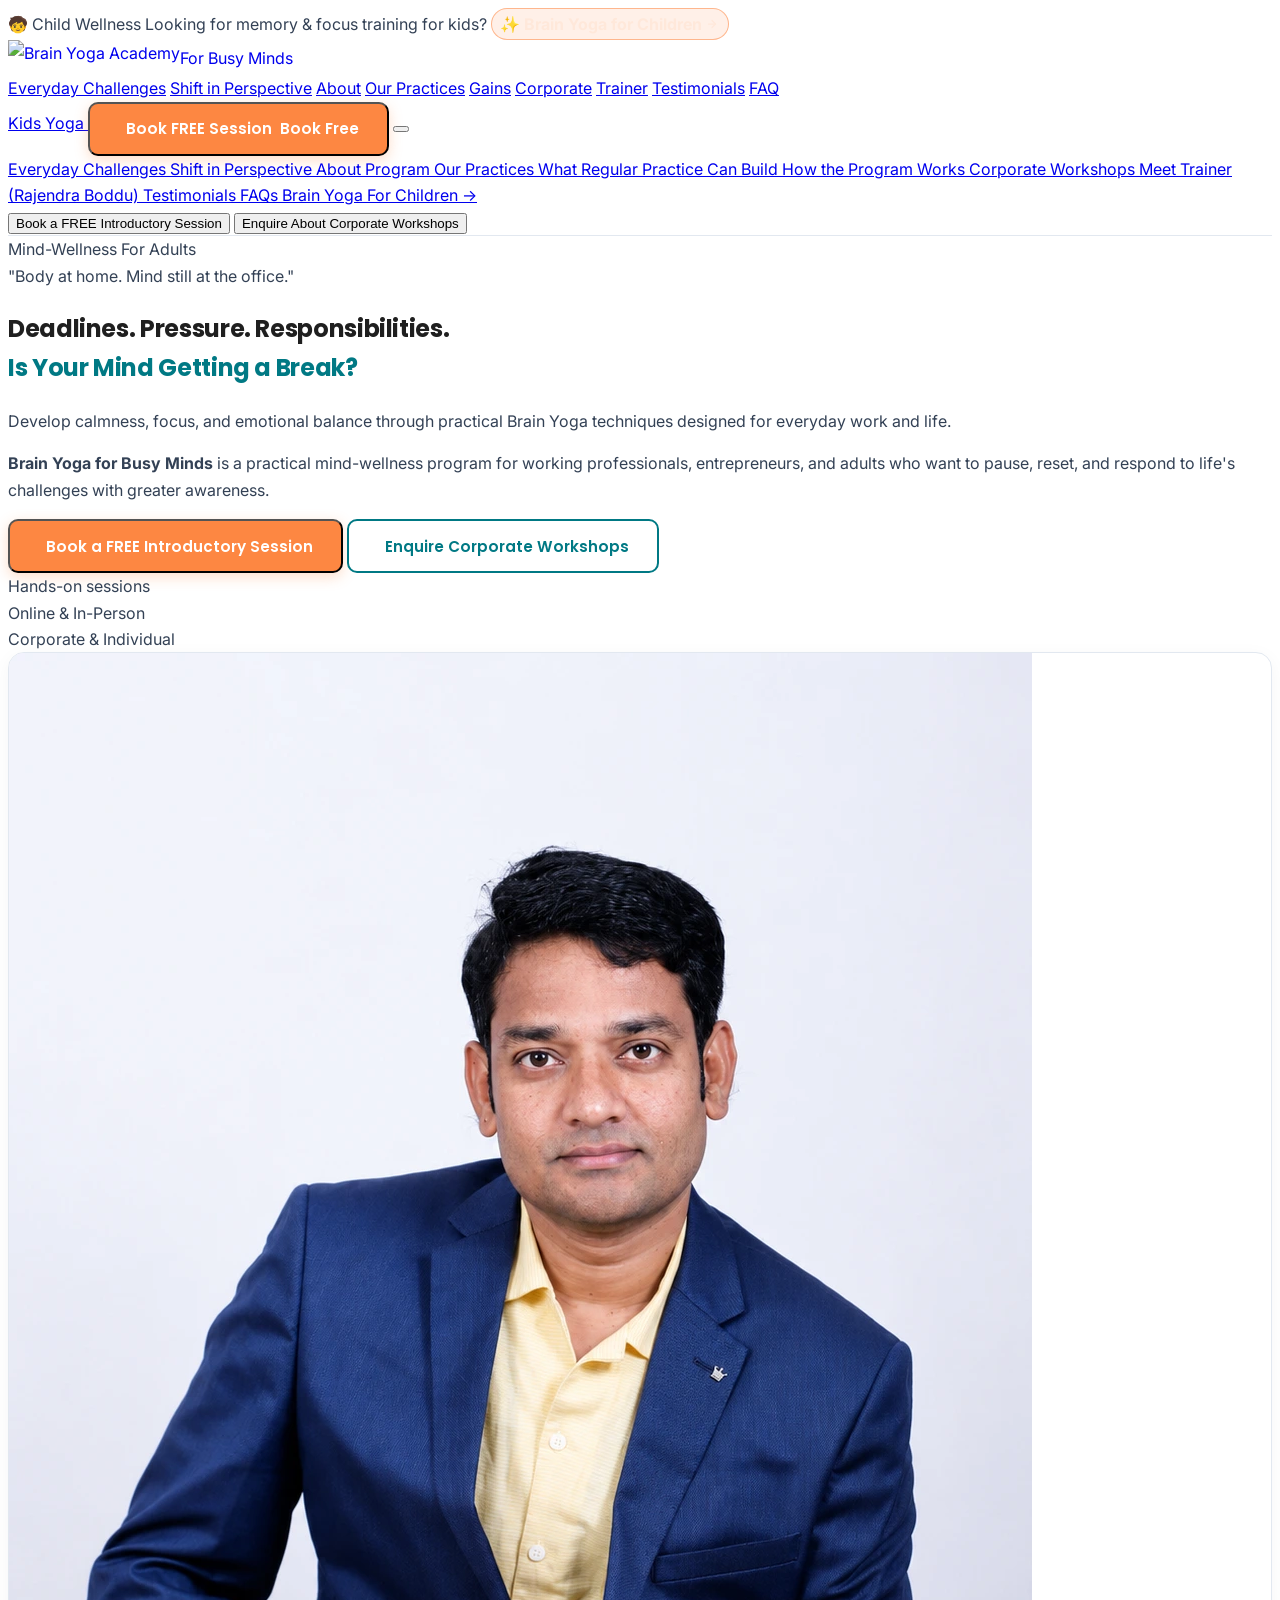
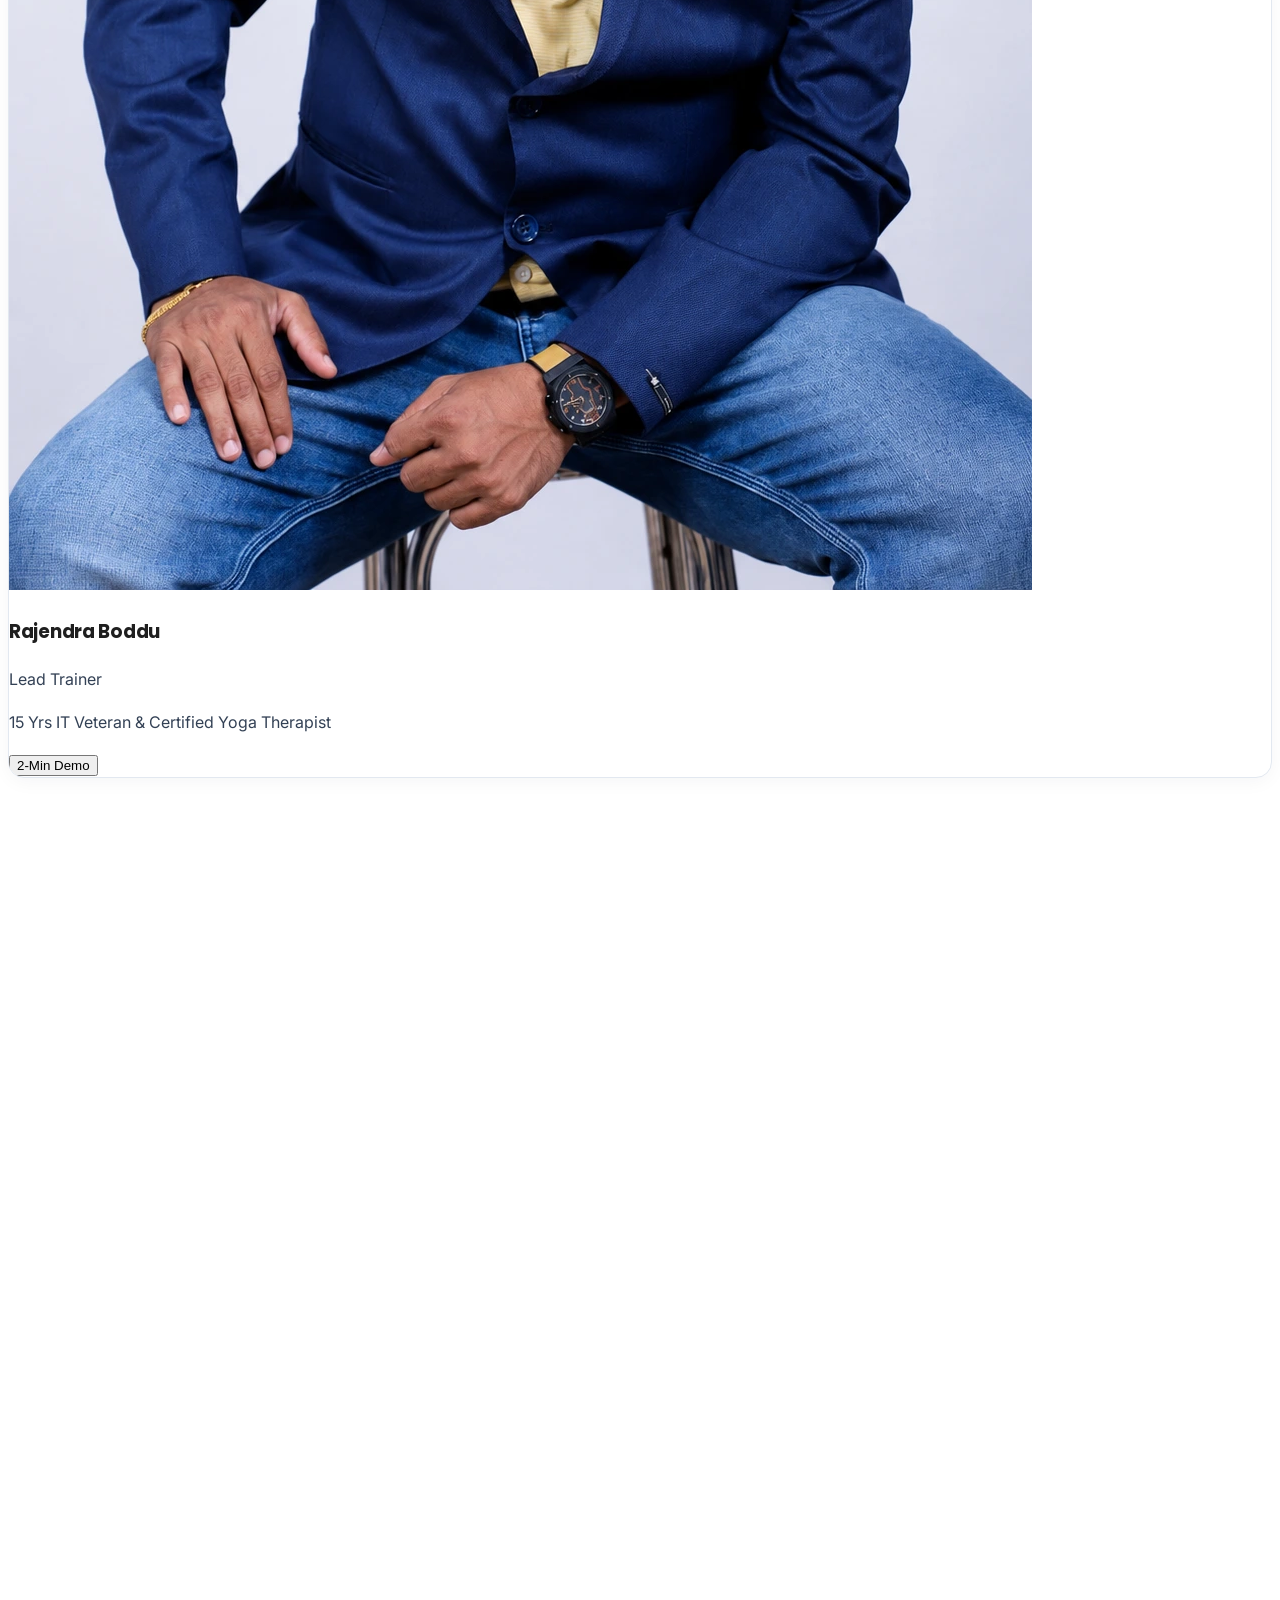
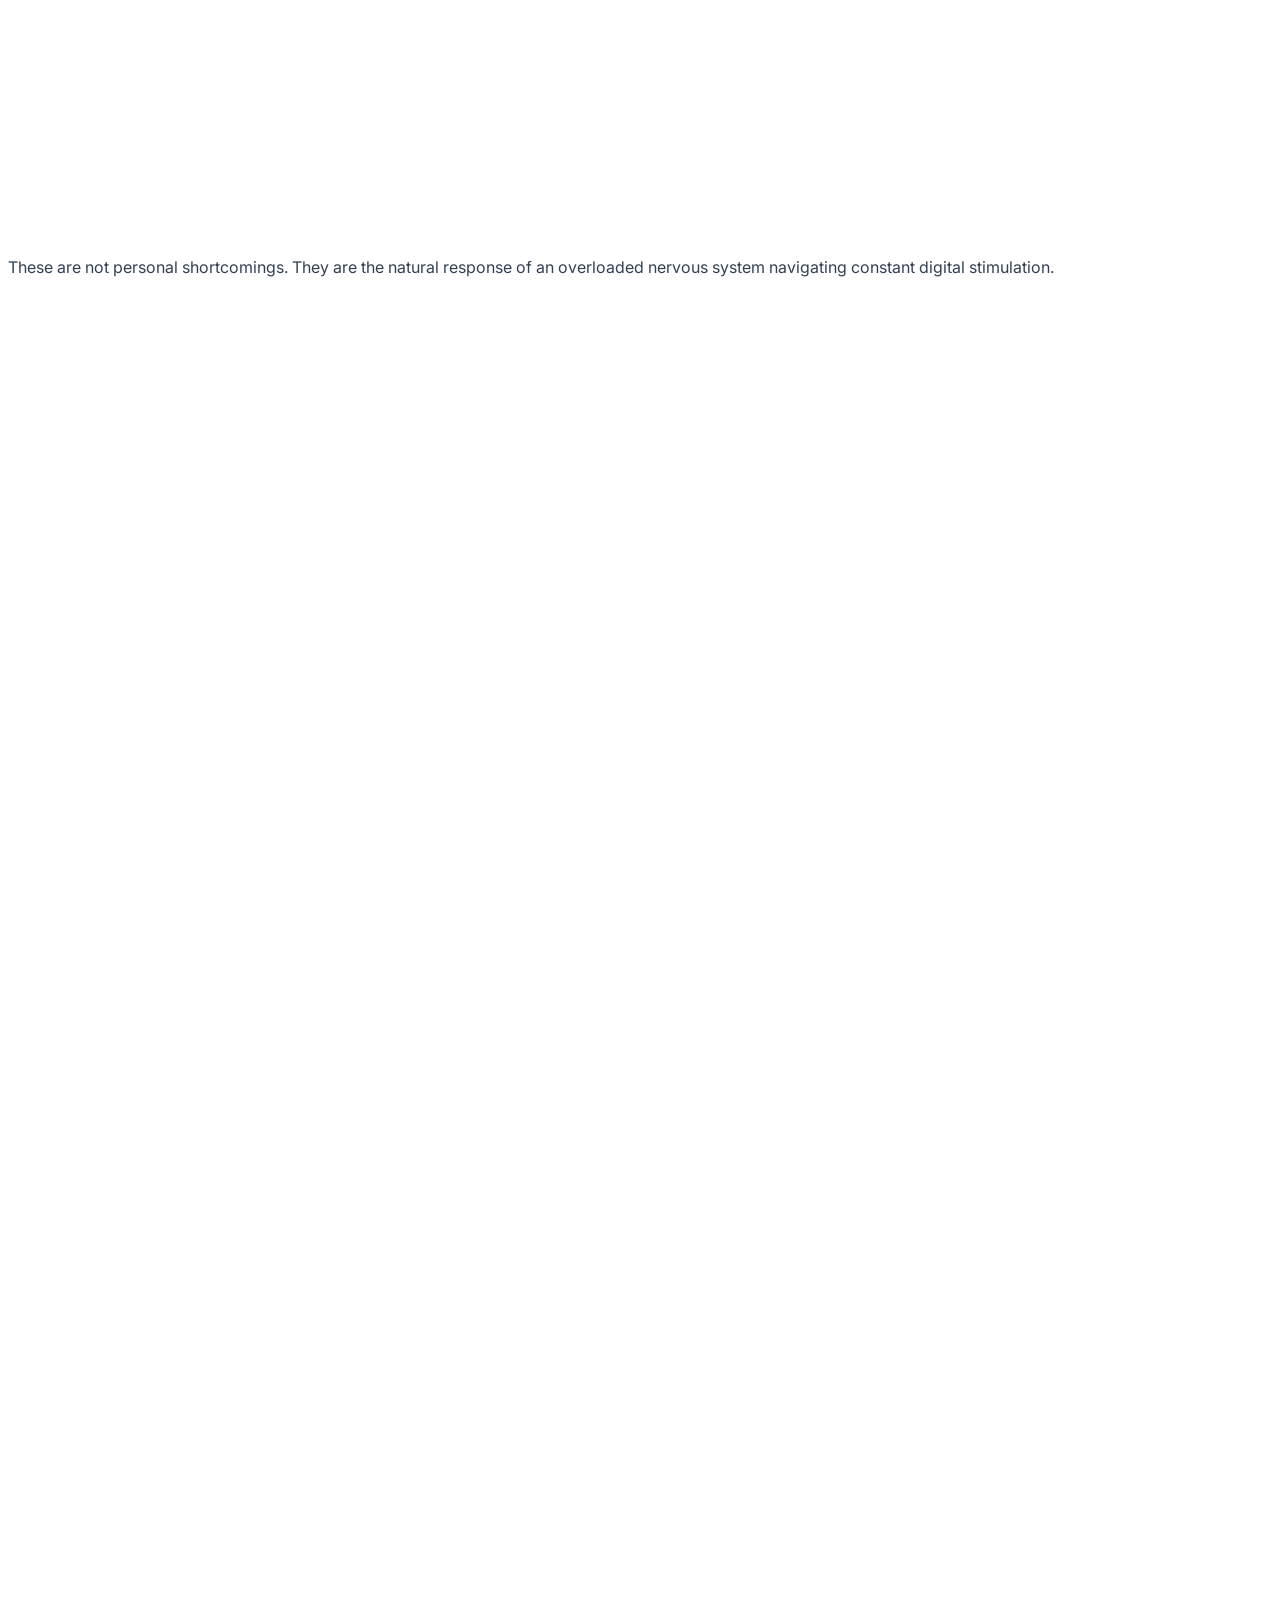
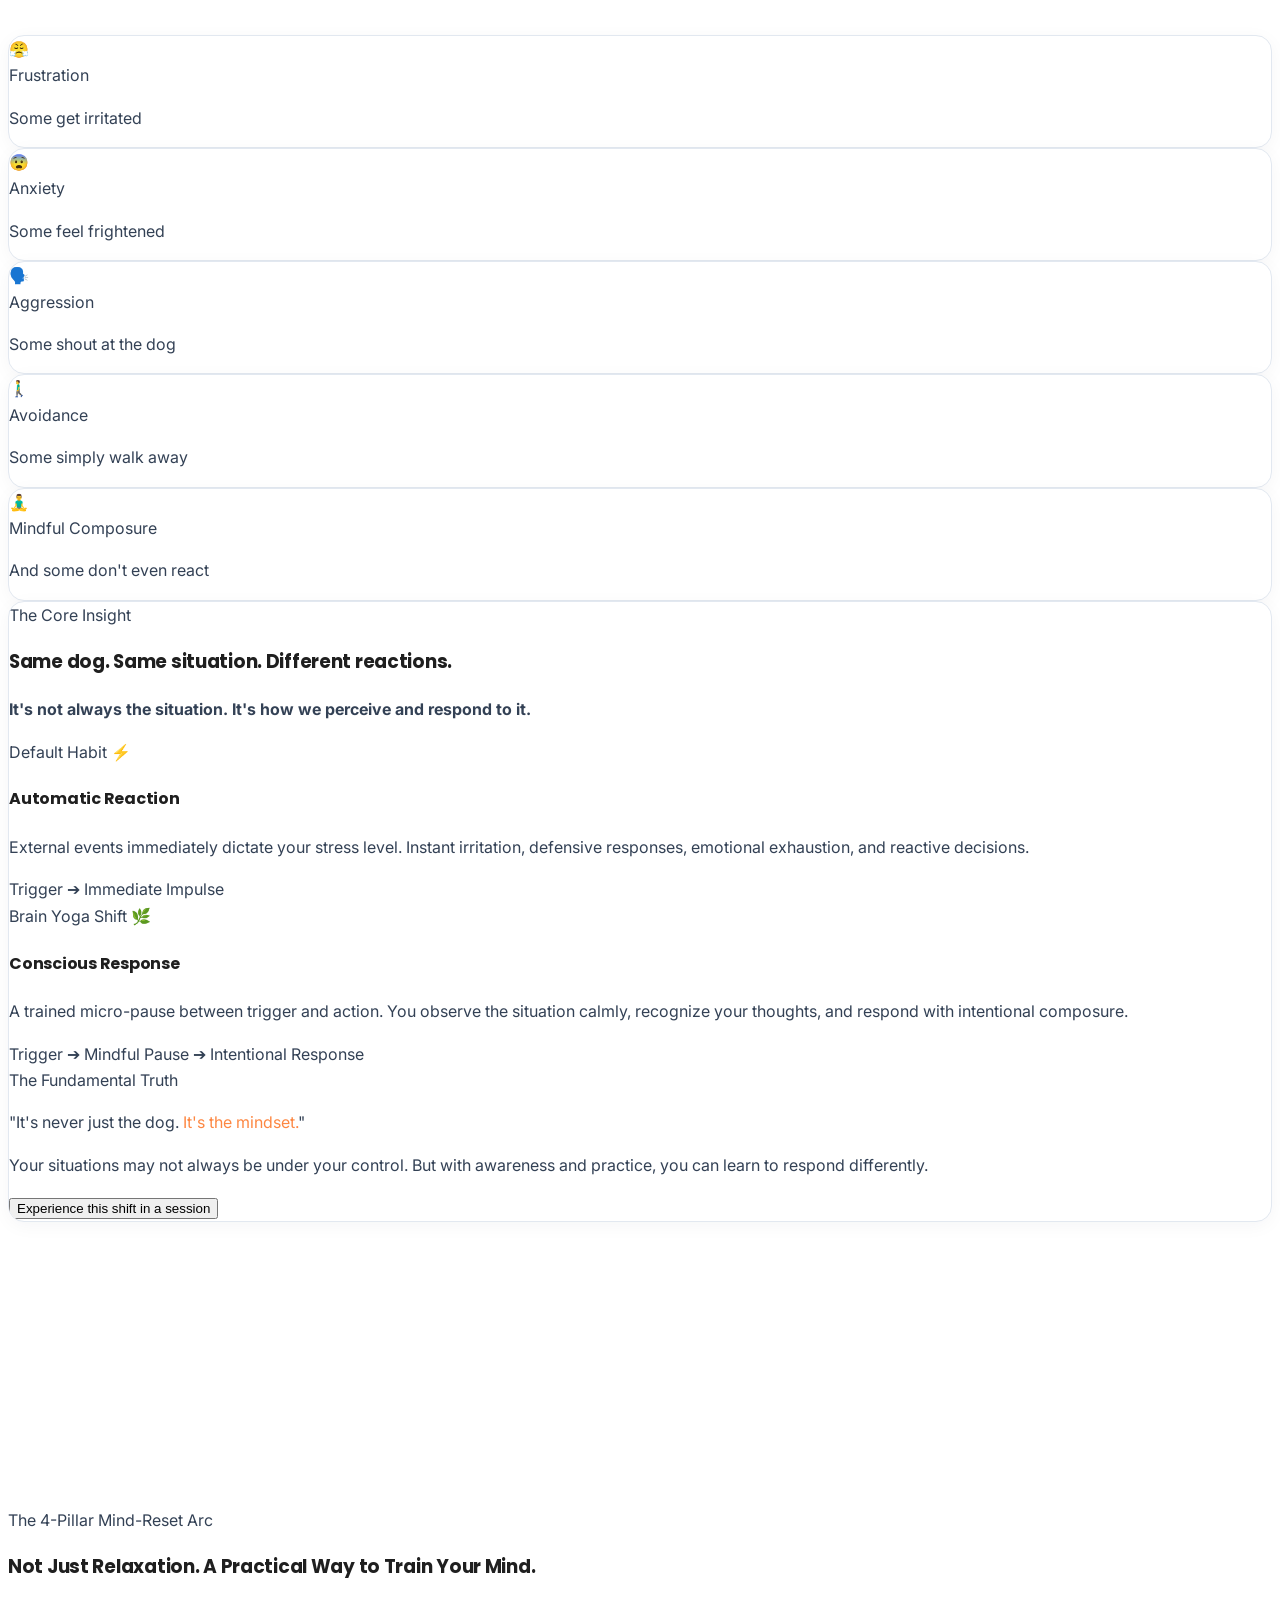
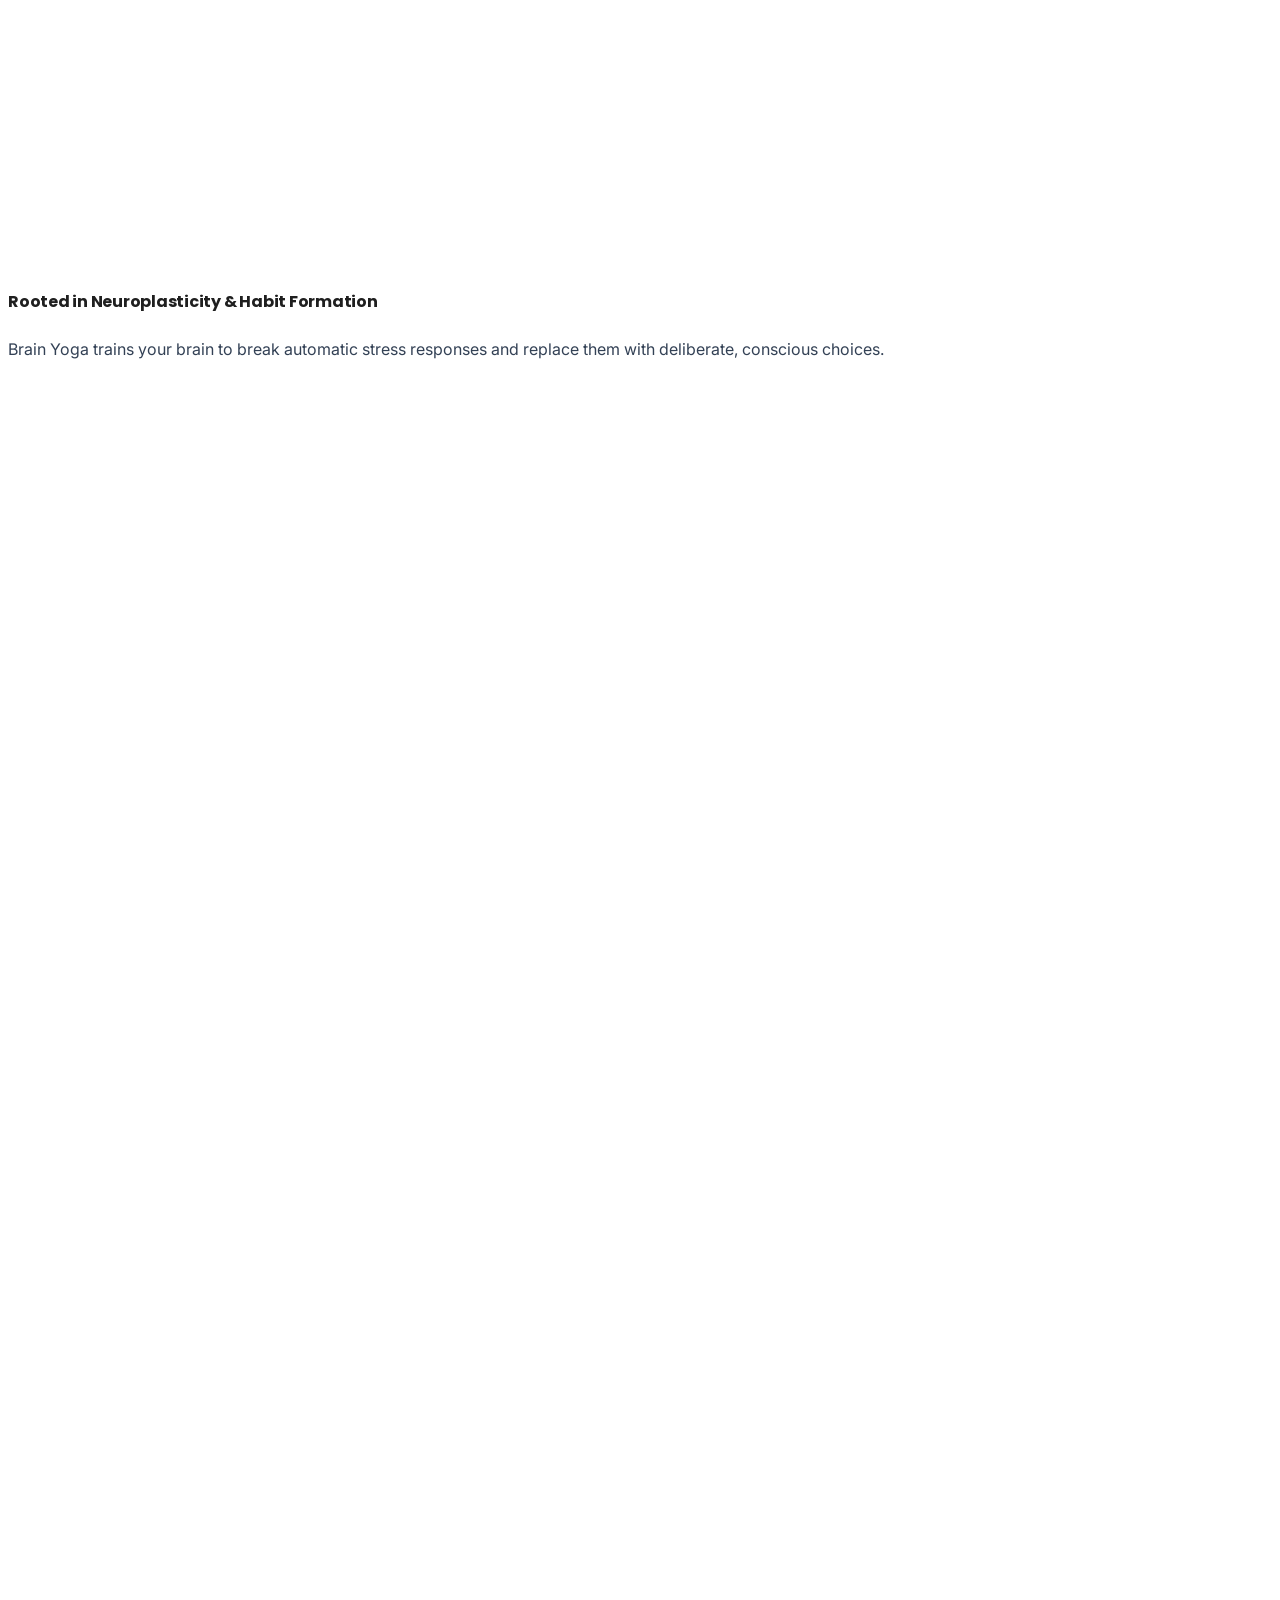
==== commit 0f467b29: "feat: add gentle flickering links top+bottom on both pages - Adult page (busy-minds.html):   * TOP b" ====
--- a/brain-yoga-for-busy-minds/index.html
+++ b/brain-yoga-for-busy-minds/index.html
@@ -53,6 +53,42 @@
     <script src="https://unpkg.com/lucide@latest"></script>
 
     <style>
+        
+        /* Bulletproof Header & Logo Constraints across all devices */
+        header {
+            position: sticky !important;
+            top: 0 !important;
+            z-index: 99999 !important;
+            background-color: rgba(255, 255, 255, 0.98) !important;
+            backdrop-filter: blur(8px) !important;
+            border-bottom: 1px solid #E2E8F0 !important;
+            width: 100% !important;
+            max-width: 100vw !important;
+        }
+        .by-brand-logo {
+            height: 35px !important;
+            max-height: 35px !important;
+            width: auto !important;
+            max-width: 200px !important;
+            object-fit: contain !important;
+            display: block !important;
+        }
+        @media (max-width: 640px) {
+            .by-brand-logo {
+                height: 25px !important;
+                max-height: 25px !important;
+                max-width: 145px !important;
+            }
+        }
+        footer img, footer a img {
+            height: 42px !important;
+            max-height: 42px !important;
+            width: auto !important;
+            max-width: 230px !important;
+            object-fit: contain !important;
+            display: inline-block !important;
+        }
+
         /* Exact Typography Matching Children Brain Yoga (kids.html) */
         html {
             scroll-behavior: smooth;
@@ -385,42 +421,89 @@
             }
         }
 
+        /* =========================================================
+           FLICKERING LINK ANIMATION — Gentle Glow Pulse
+           Sir's requirement: "clearly visible, attractive, gently
+           flickering to catch attention without being too distracting"
+        ========================================================= */
+        @keyframes gentleFlicker {
+            0%,  100% {
+                opacity: 1;
+                box-shadow: 0 0 6px rgba(253, 135, 66, 0.4), 0 0 12px rgba(253, 135, 66, 0.2);
+                text-shadow: 0 0 8px rgba(255, 232, 218, 0.6);
+            }
+            50% {
+                opacity: 0.72;
+                box-shadow: 0 0 16px rgba(253, 135, 66, 0.9), 0 0 32px rgba(253, 135, 66, 0.5), 0 0 48px rgba(253, 135, 66, 0.2);
+                text-shadow: 0 0 14px rgba(255, 255, 255, 0.9);
+            }
+        }
+        .by-flicker-link {
+            animation: gentleFlicker 2.6s ease-in-out infinite;
+            display: inline-flex;
+            align-items: center;
+            gap: 4px;
+            border-radius: 20px;
+            padding: 2px 10px 2px 8px;
+            border: 1px solid rgba(253, 135, 66, 0.55);
+            background: rgba(253, 135, 66, 0.12);
+            font-weight: 700;
+            color: #FFE8DA;
+            text-decoration: none;
+            transition: color 0.2s ease;
+            white-space: nowrap;
+        }
+        .by-flicker-link:hover {
+            color: #ffffff;
+            animation-play-state: paused;
+            box-shadow: 0 0 20px rgba(253, 135, 66, 1);
+        }
+
+        /* Bottom flicker bar */
+        .by-bottom-flicker-bar {
+            background: linear-gradient(135deg, #085C65 0%, #007984 60%, #0a8f9b 100%);
+            padding: 14px 16px;
+            text-align: center;
+        }
+
     </style>
 </head>
 <body class="selection:bg-brandOrange selection:text-white">
 
     <!-- ========================================================================= -->
-    <!-- TOP ANNOUNCEMENT BAR: BRAIN YOGA FOR CHILDREN LINK (Static, No Overlap)   -->
-    <!-- ========================================================================= -->
-    <aside aria-label="Program Announcement" class="bg-[#007984] py-2 px-4 text-center text-xs font-semibold text-white shadow-xs">
-        <div class="max-w-7xl mx-auto flex items-center justify-center gap-2 flex-wrap">
-            <span class="inline-flex items-center px-2 py-0.5 rounded-full text-[10px] font-bold uppercase bg-brandOrange text-white">
-                Child Wellness
+    <!-- TOP FLICKERING BAR: BRAIN YOGA FOR CHILDREN LINK                         -->
+    <!-- ========================================================================= -->
+    <aside aria-label="Program Announcement" class="bg-[#007984] py-2.5 px-3 sm:px-4 text-center text-xs font-semibold text-white shadow-sm">
+        <div class="max-w-7xl mx-auto flex items-center justify-center gap-2 sm:gap-3 flex-wrap text-center leading-tight">
+            <span class="inline-flex items-center px-2 py-0.5 rounded-full text-[10px] font-bold uppercase bg-brandOrange text-white whitespace-nowrap tracking-wide">
+                &#x1F9D2; Child Wellness
             </span>
-            <span>Looking for our proven memory & concentration training for kids?</span>
-            <a href="kids.html" class="inline-flex items-center gap-1 font-bold text-brandOrangeDark hover:underline transition-colors">
-                <span>Visit Brain Yoga For Children</span>
-                <i data-lucide="arrow-right" class="w-3.5 h-3.5"></i>
+            <span class="text-[11px] sm:text-xs opacity-90">Looking for memory &amp; focus training for kids?</span>
+            <a href="https://brainyogaacademy.com/"
+               class="by-flicker-link text-[11px] sm:text-xs"
+               target="_self" rel="noopener">
+                <span>&#x2728; Brain Yoga for Children</span>
+                <svg xmlns="http://www.w3.org/2000/svg" width="12" height="12" viewBox="0 0 24 24" fill="none" stroke="currentColor" stroke-width="2.5" stroke-linecap="round" stroke-linejoin="round" style="flex-shrink:0"><line x1="5" y1="12" x2="19" y2="12"></line><polyline points="12 5 19 12 12 19"></polyline></svg>
             </a>
         </div>
     </aside>
 
     <!-- ========================================================================= -->
-    <!-- TOP STICKY NAVBAR (Solid, Never Overlaps Content, Height: h-16 lg:h-20)   -->
-    <!-- ========================================================================= -->
-    <header class="sticky top-0 z-50 w-full bg-white/98 backdrop-blur-md border-b border-slate-200 shadow-sm transition-all">
-        <div class="max-w-7xl mx-auto px-4 sm:px-6 lg:px-8 h-16 lg:h-20 flex items-center justify-between gap-4">
+    <!-- TOP STICKY NAVBAR (Bulletproof Responsive: Desktop, Laptop, Tablet, Mobile)-->
+    <!-- ========================================================================= -->
+    <header class="sticky top-0 z-50 w-full bg-white/98 backdrop-blur-md border-b border-slate-200 shadow-xs transition-all">
+        <div class="max-w-7xl mx-auto px-3 sm:px-6 lg:px-8 h-16 lg:h-20 flex items-center justify-between gap-2 sm:gap-4">
             
             <!-- Official Brand Logo -->
-            <a href="busy-minds.html" class="flex items-center gap-2.5 group flex-shrink-0">
-                <img src="official_logo.png" alt="Brain Yoga Academy" class="h-9 sm:h-11 w-auto object-contain">
-                <span class="hidden sm:inline-block text-[10px] font-bold uppercase tracking-wider text-brandTeal bg-brandTealLight px-2.5 py-1 rounded-md border border-brandTeal/20">
+            <a href="https://brainyogaacademy.com/brain-yoga-for-busy-minds/" class="flex items-center gap-2 sm:gap-2.5 flex-shrink-0 no-underline" style="display: flex !important; align-items: center !important; text-decoration: none !important;">
+                <img decoding="async" src="https://brainyogaacademy.com/wp-content/uploads/2026/11/official_logo.png" alt="Brain Yoga Academy" class="by-brand-logo" style="width: auto !important; object-fit: contain !important; display: block !important;">
+                <span class="hidden sm:inline-block text-[10px] font-bold uppercase tracking-wider text-brandTeal bg-brandTealLight px-2 py-0.5 rounded-md border border-brandTeal/20 whitespace-nowrap">
                     For Busy Minds
                 </span>
             </a>
 
-            <!-- Desktop Navigation Links (Responsive, perfectly sized, no wrapping) -->
-            <nav class="hidden lg:flex items-center gap-4 xl:gap-6 text-xs xl:text-sm font-semibold text-slate-700">
+            <!-- Desktop Navigation Links (Responsive xl:flex with clean spacing) -->
+            <nav class="hidden xl:flex items-center gap-2.5 2xl:gap-5 text-xs 2xl:text-sm font-semibold text-slate-700 whitespace-nowrap">
                 <a href="#challenges" class="hover:text-brandTeal transition-colors">Everyday Challenges</a>
                 <a href="#shift" class="hover:text-brandTeal transition-colors">Shift in Perspective</a>
                 <a href="#about" class="hover:text-brandTeal transition-colors">About</a>
@@ -433,26 +516,27 @@
             </nav>
 
             <!-- Header Action CTAs -->
-            <div class="flex items-center gap-2 sm:gap-3 flex-shrink-0">
-                <a href="kids.html" class="hidden xl:inline-flex items-center gap-1.5 px-3 py-1.5 rounded-lg bg-brandPeachLight hover:bg-brandPeachBg text-brandOrangeDark text-xs font-bold border border-brandOrange/20 transition-all">
+            <div class="flex items-center gap-1.5 sm:gap-3 flex-shrink-0">
+                <a href="https://brainyogaacademy.com/" class="hidden 2xl:inline-flex items-center gap-1.5 px-3 py-1.5 rounded-lg bg-brandPeachLight hover:bg-brandPeachBg text-brandOrangeDark text-xs font-bold border border-brandOrange/20 transition-all">
                     <span>Kids Yoga</span>
                     <i data-lucide="arrow-up-right" class="w-3.5 h-3.5"></i>
                 </a>
 
-                <button onclick="openModal('individualModal')" class="by-btn-primary !py-2 !px-3.5 sm:!px-5 !text-xs sm:!text-sm">
-                    <i data-lucide="calendar" class="w-4 h-4"></i>
-                    <span>Book FREE Session</span>
+                <button onclick="openModal('individualModal')" class="by-btn-primary !py-1.5 sm:!py-2 !px-2.5 sm:!px-4 !text-[11px] sm:!text-sm flex items-center gap-1 sm:gap-1.5 whitespace-nowrap">
+                    <i data-lucide="calendar" class="w-3.5 h-3.5 sm:w-4 sm:h-4"></i>
+                    <span class="hidden sm:inline">Book FREE Session</span>
+                    <span class="sm:hidden">Book Free</span>
                 </button>
 
-                <!-- Mobile Hamburger Button -->
-                <button type="button" id="mobileMenuToggle" aria-label="Toggle navigation menu" class="lg:hidden w-9 h-9 sm:w-10 sm:h-10 rounded-lg bg-slate-100 hover:bg-slate-200 text-slate-800 flex items-center justify-center transition-all">
-                    <i data-lucide="menu" id="menuIcon" class="w-5 h-5"></i>
+                <!-- Mobile & Tablet Hamburger Button (Visible on < 1280px) -->
+                <button type="button" id="mobileMenuToggle" aria-label="Toggle navigation menu" class="xl:hidden w-8 h-8 sm:w-9 sm:h-9 rounded-lg bg-slate-100 hover:bg-slate-200 text-slate-800 flex items-center justify-center transition-all flex-shrink-0">
+                    <i data-lucide="menu" id="menuIcon" class="w-4 h-4 sm:w-5 sm:h-5"></i>
                 </button>
             </div>
         </div>
 
-        <!-- Mobile Drawer Menu (Full Scrollable, Clean, Never Overlaps Content) -->
-        <div id="mobileDrawerMenu" class="hidden lg:hidden border-t border-slate-200 bg-white px-5 py-5 space-y-3 shadow-2xl max-h-[80vh] overflow-y-auto">
+        <!-- Mobile & Tablet Drawer Menu (Full Scrollable, Clean) -->
+        <div id="mobileDrawerMenu" class="hidden xl:hidden border-t border-slate-200 bg-white px-5 py-5 space-y-3 shadow-2xl max-h-[80vh] overflow-y-auto">
             <nav class="flex flex-col space-y-2 text-sm font-semibold text-slate-800">
                 <a href="#challenges" class="mobile-nav-link py-2 border-b border-slate-100 flex items-center justify-between">Everyday Challenges <i data-lucide="chevron-right" class="w-4 h-4 text-slate-400"></i></a>
                 <a href="#shift" class="mobile-nav-link py-2 border-b border-slate-100 flex items-center justify-between">Shift in Perspective <i data-lucide="chevron-right" class="w-4 h-4 text-slate-400"></i></a>
@@ -464,7 +548,7 @@
                 <a href="#trainer" class="mobile-nav-link py-2 border-b border-slate-100 flex items-center justify-between">Meet Trainer (Rajendra Boddu) <i data-lucide="chevron-right" class="w-4 h-4 text-slate-400"></i></a>
                 <a href="#testimonials" class="mobile-nav-link py-2 border-b border-slate-100 flex items-center justify-between">Testimonials <i data-lucide="chevron-right" class="w-4 h-4 text-slate-400"></i></a>
                 <a href="#faq" class="mobile-nav-link py-2 border-b border-slate-100 flex items-center justify-between">FAQs <i data-lucide="chevron-right" class="w-4 h-4 text-slate-400"></i></a>
-                <a href="kids.html" class="mobile-nav-link py-2 text-brandOrangeDark font-bold flex items-center justify-between">Brain Yoga For Children →</a>
+                <a href="https://brainyogaacademy.com/" class="mobile-nav-link py-2 text-brandOrangeDark font-bold flex items-center justify-between">Brain Yoga For Children →</a>
             </nav>
             <div class="pt-3 flex flex-col gap-2.5">
                 <button onclick="openModal('individualModal'); closeMobileMenu();" class="w-full py-3 rounded-lg bg-brandOrange hover:bg-brandOrangeDark text-white font-bold text-center text-sm shadow-md">
@@ -1997,8 +2081,8 @@
                 
                 <!-- Col 1: Brand Info & Social Links (lg:col-span-4) -->
                 <div class="lg:col-span-4 space-y-4">
-                    <a href="#" class="inline-flex items-center gap-2">
-                        <img src="official_logo.png" alt="Brain Yoga Academy" class="h-10 sm:h-11 w-auto object-contain">
+                    <a href="https://brainyogaacademy.com/brain-yoga-for-busy-minds/" style="display: inline-flex !important; align-items: center !important; gap: 8px !important;">
+                        <img decoding="async" src="https://brainyogaacademy.com/wp-content/uploads/2026/11/official_logo.png" alt="Brain Yoga Academy" style="height: 42px !important; max-height: 42px !important; width: auto !important; max-width: 230px !important; object-fit: contain !important; display: inline-block !important;">
                     </a>
                     <p class="text-xs text-slate-600 leading-relaxed max-w-sm">
                         Practical Mind-Wellness & Neuro-Movement for Adults, Working Professionals, and Corporate Organizations. Founded by Rajendra Boddu.
@@ -2166,6 +2250,25 @@
 
         </div>
     </footer>
+    <!-- ========================================================================= -->
+    <!-- BOTTOM FLICKERING BAR: BRAIN YOGA FOR CHILDREN LINK                      -->
+    <!-- ========================================================================= -->
+    <div class="by-bottom-flicker-bar" aria-label="Children Program Link Bottom">
+        <div style="max-width:900px;margin:0 auto;display:flex;align-items:center;justify-content:center;gap:10px;flex-wrap:wrap;">
+            <span style="font-family:Inter,sans-serif;font-size:12px;font-weight:600;color:rgba(255,255,255,0.88);letter-spacing:0.01em;">
+                &#x1F4A1; Also explore our Children's program &mdash;
+            </span>
+            <a href="https://brainyogaacademy.com/"
+               class="by-flicker-link"
+               target="_self" rel="noopener"
+               style="font-size:13px;">
+                <span>&#x2728; Brain Yoga for Children</span>
+                <svg xmlns="http://www.w3.org/2000/svg" width="13" height="13" viewBox="0 0 24 24" fill="none" stroke="currentColor" stroke-width="2.5" stroke-linecap="round" stroke-linejoin="round" style="flex-shrink:0"><line x1="5" y1="12" x2="19" y2="12"></line><polyline points="12 5 19 12 12 19"></polyline></svg>
+            </a>
+            <span style="font-family:Inter,sans-serif;font-size:11px;color:rgba(255,255,255,0.6);">Memory &middot; Focus &middot; Concentration for Kids</span>
+        </div>
+    </div>
+
 
     <!-- ========================================================================= -->
     <!-- FLOATING WHATSAPP BUTTON (Bottom-Right, Pulse Animation)                  -->
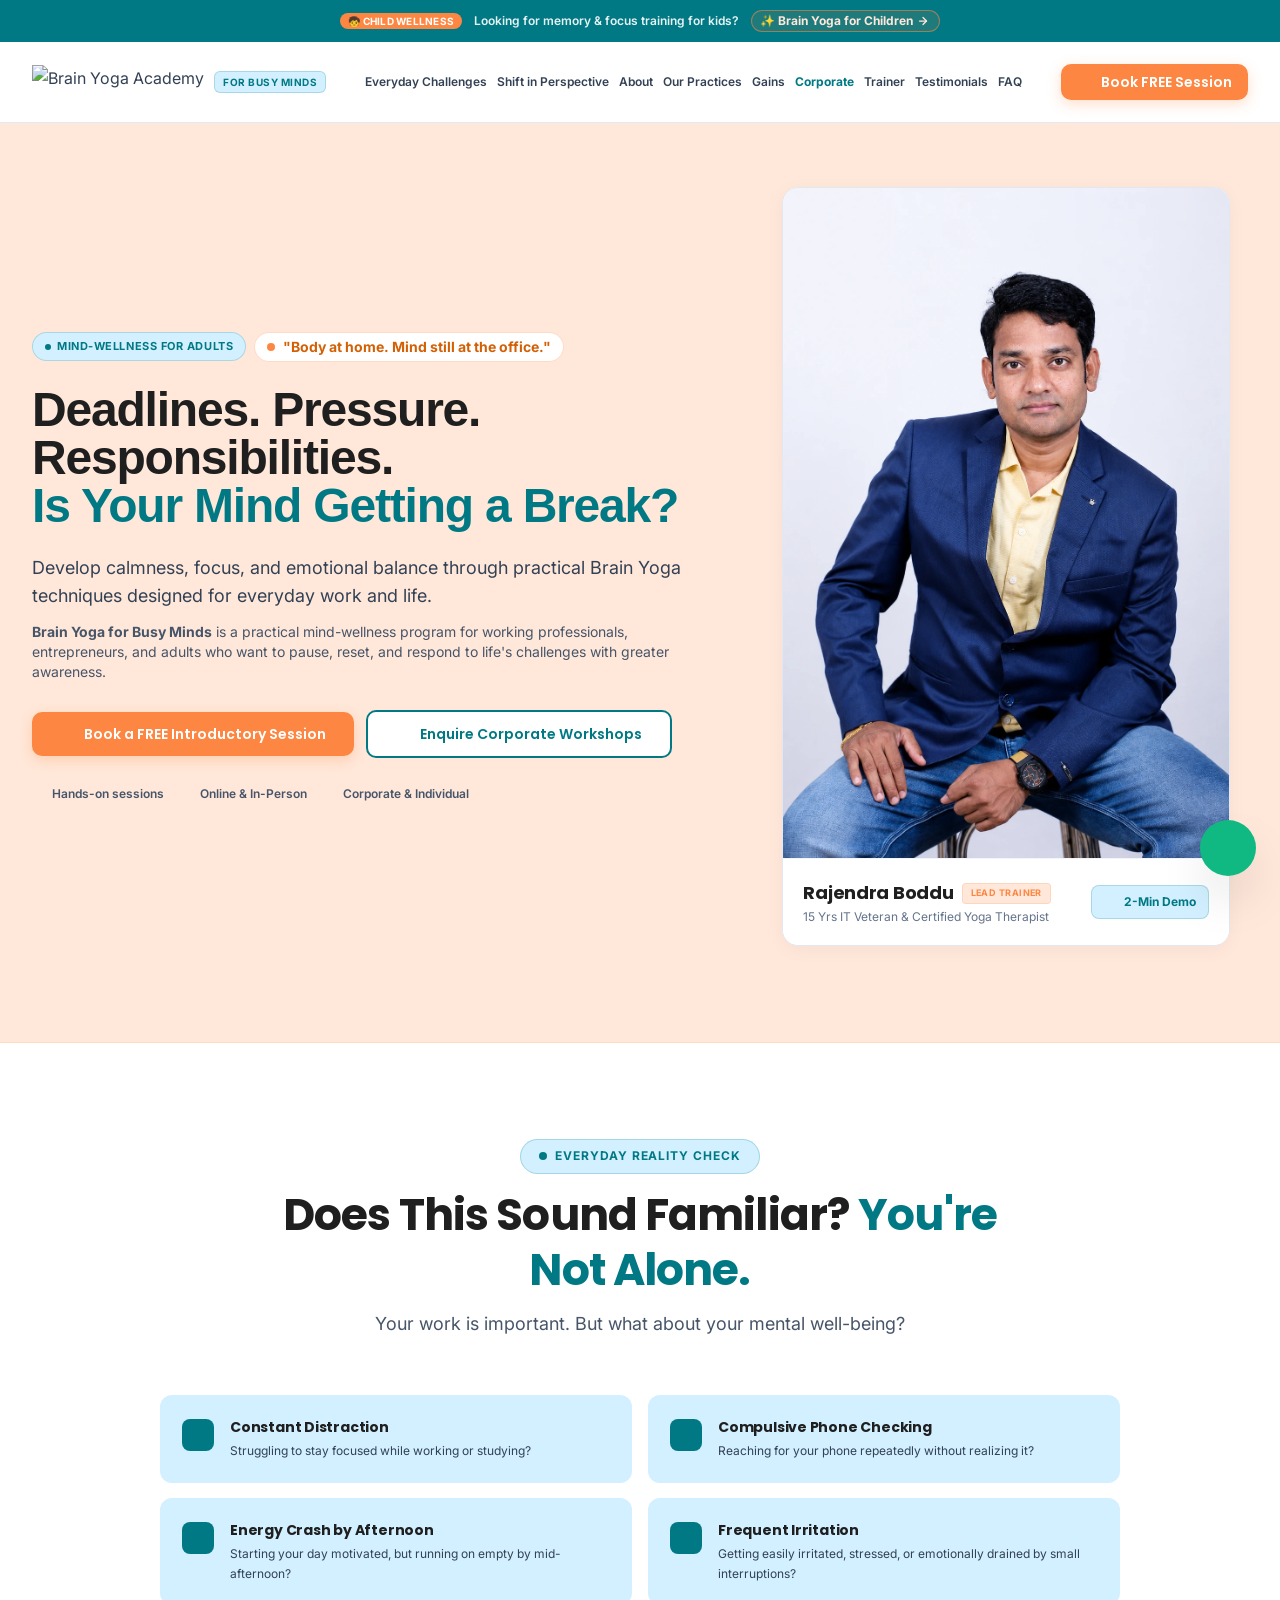
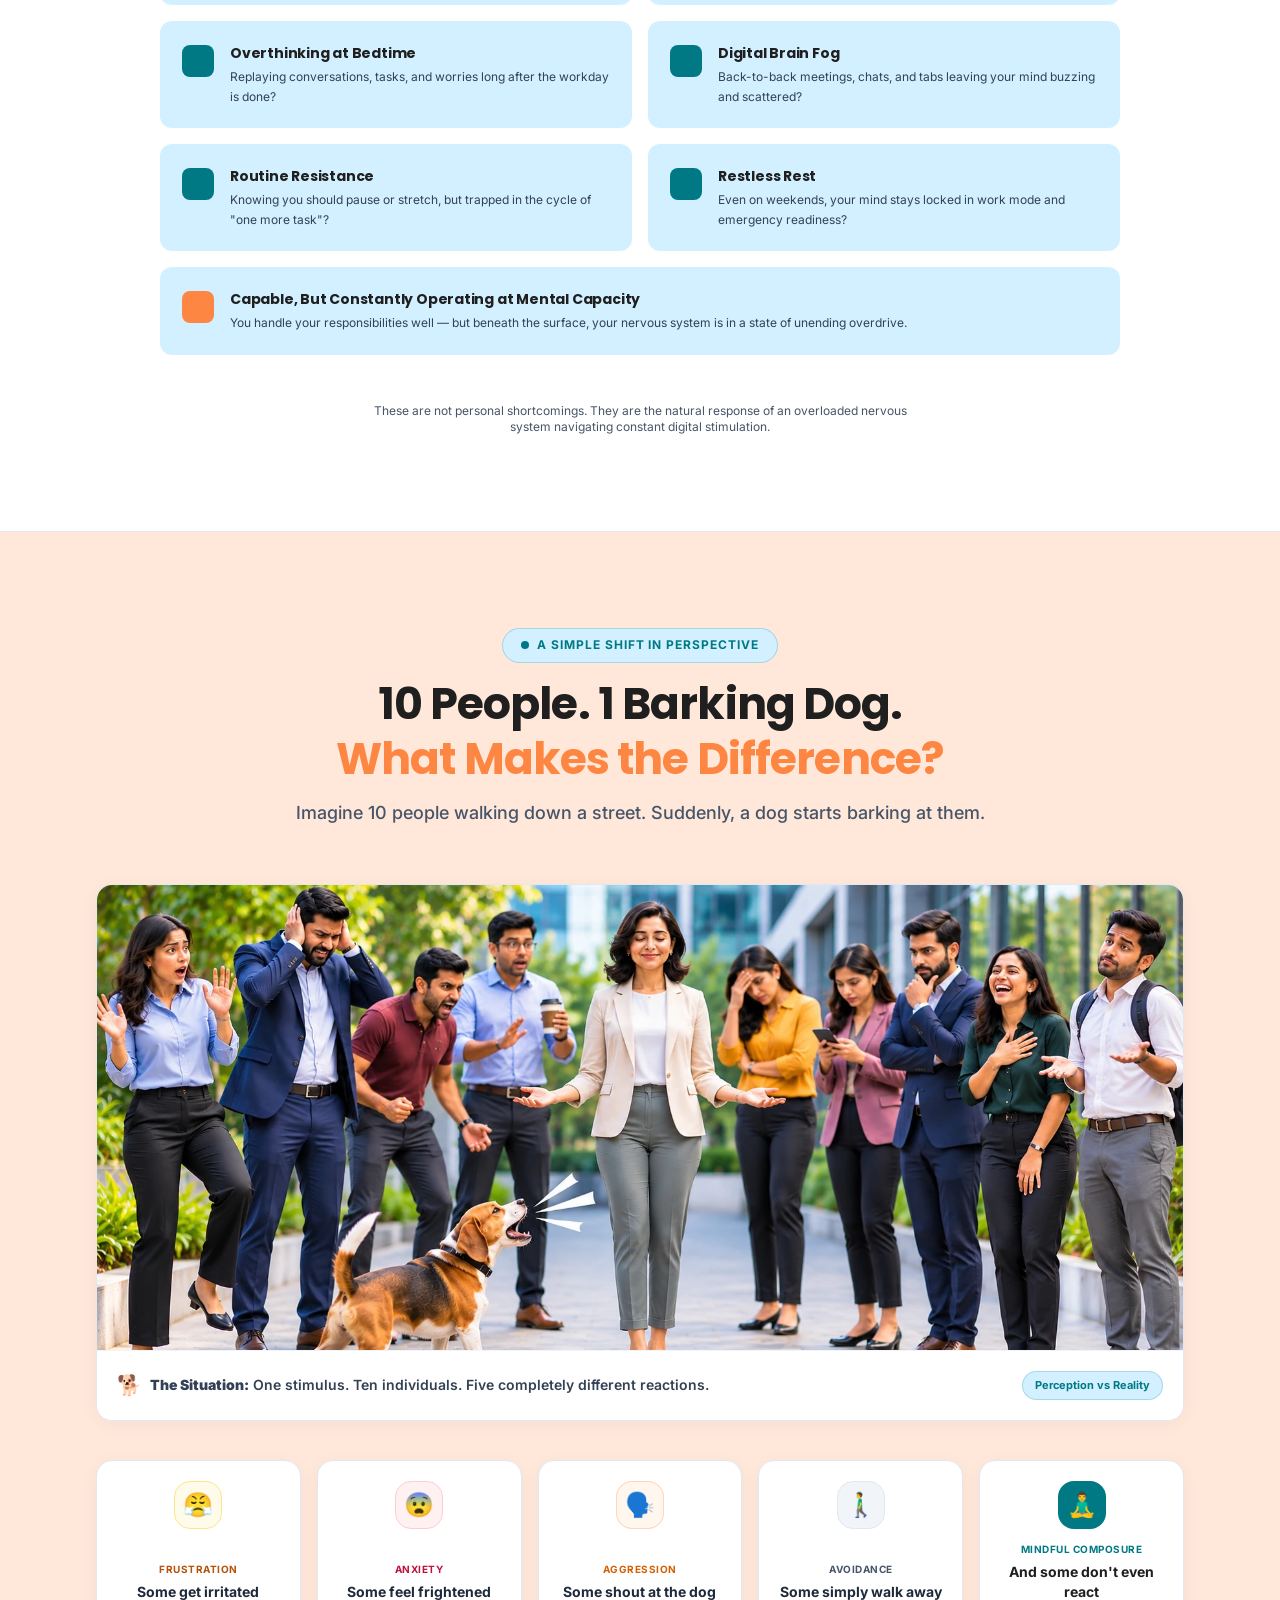
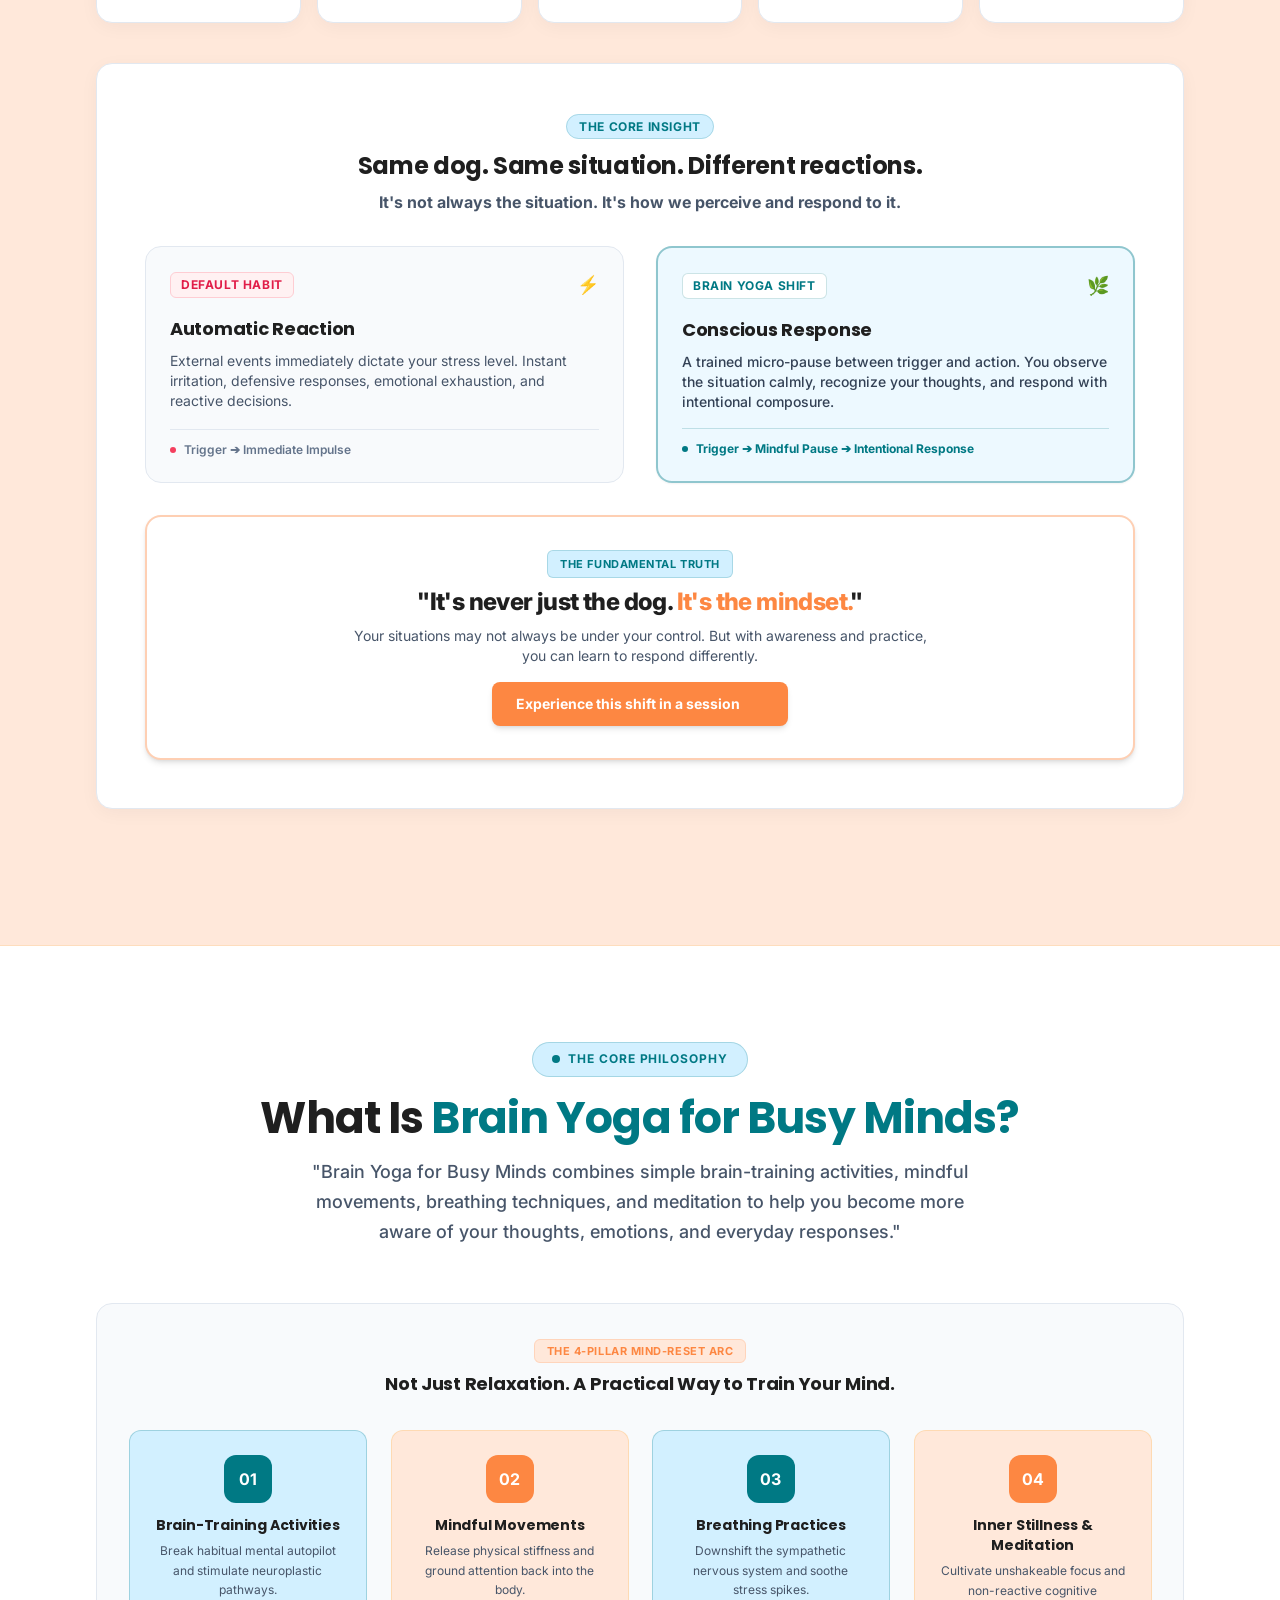
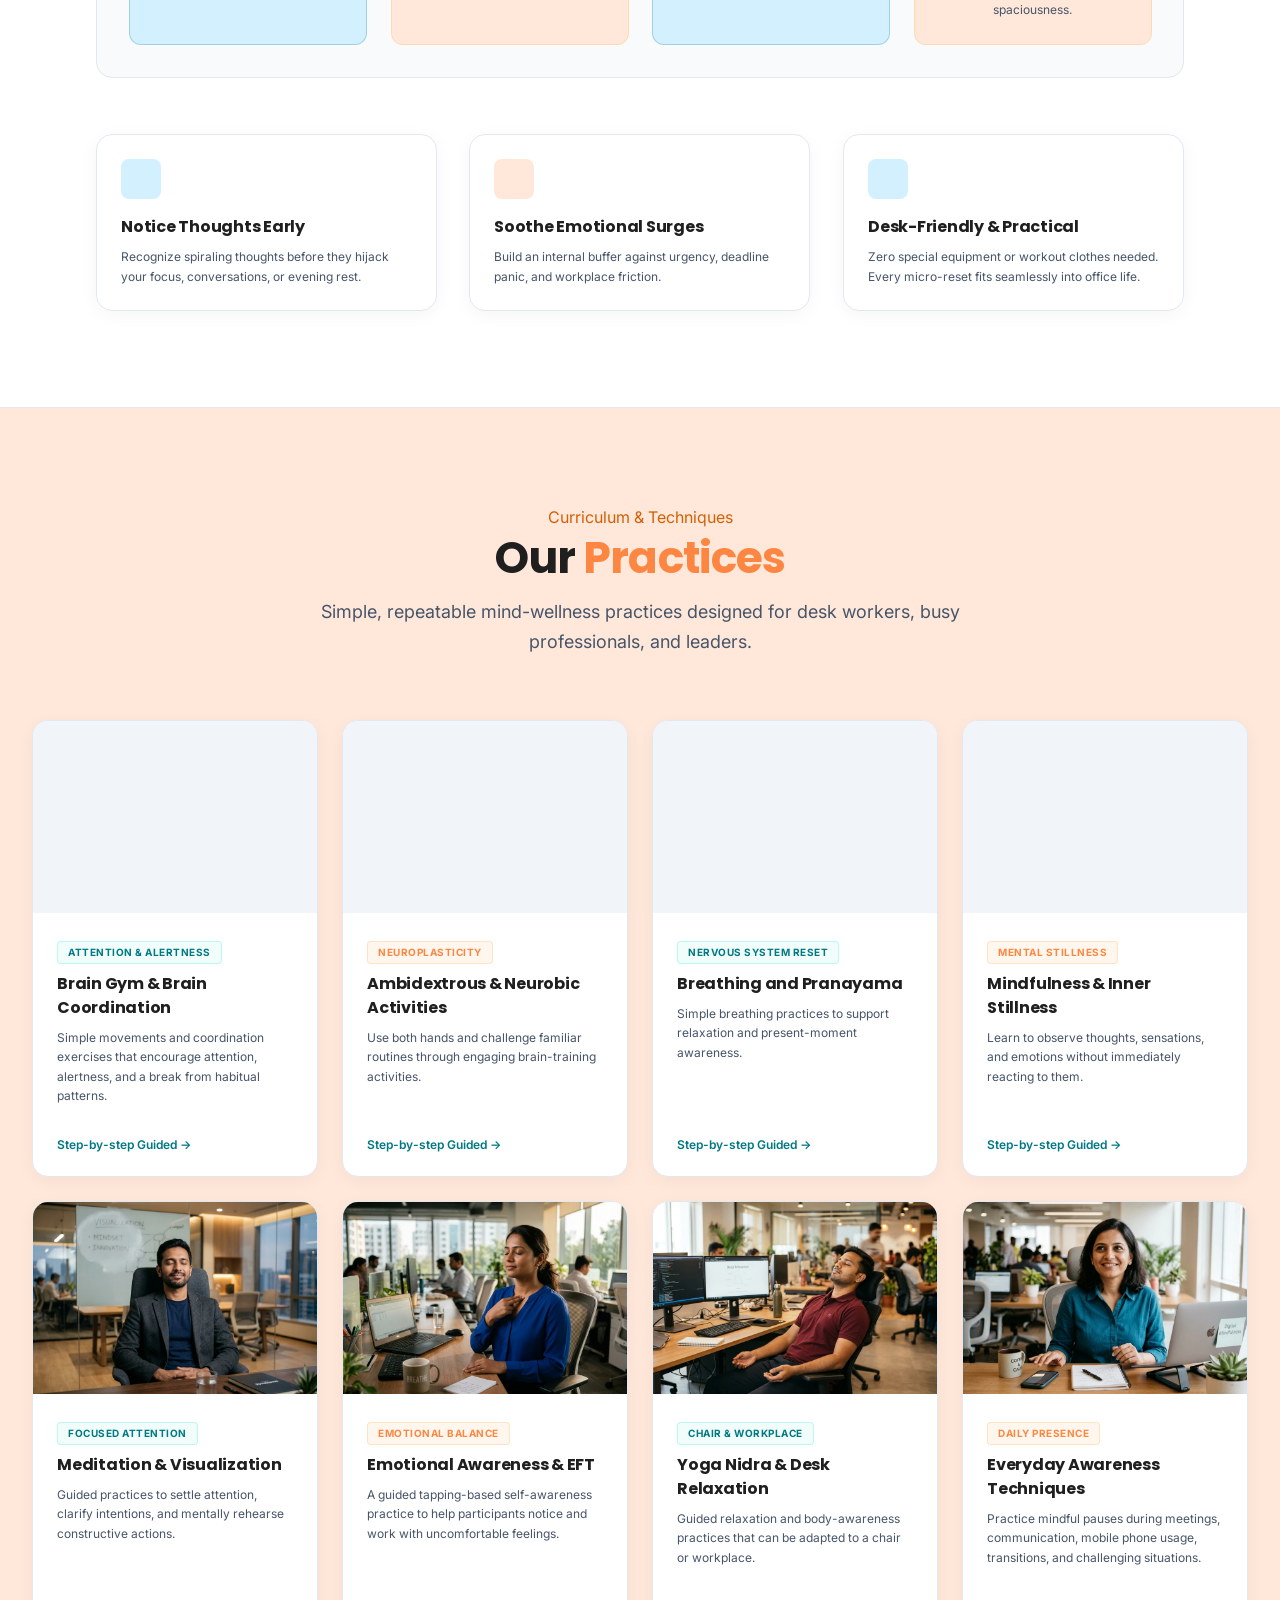
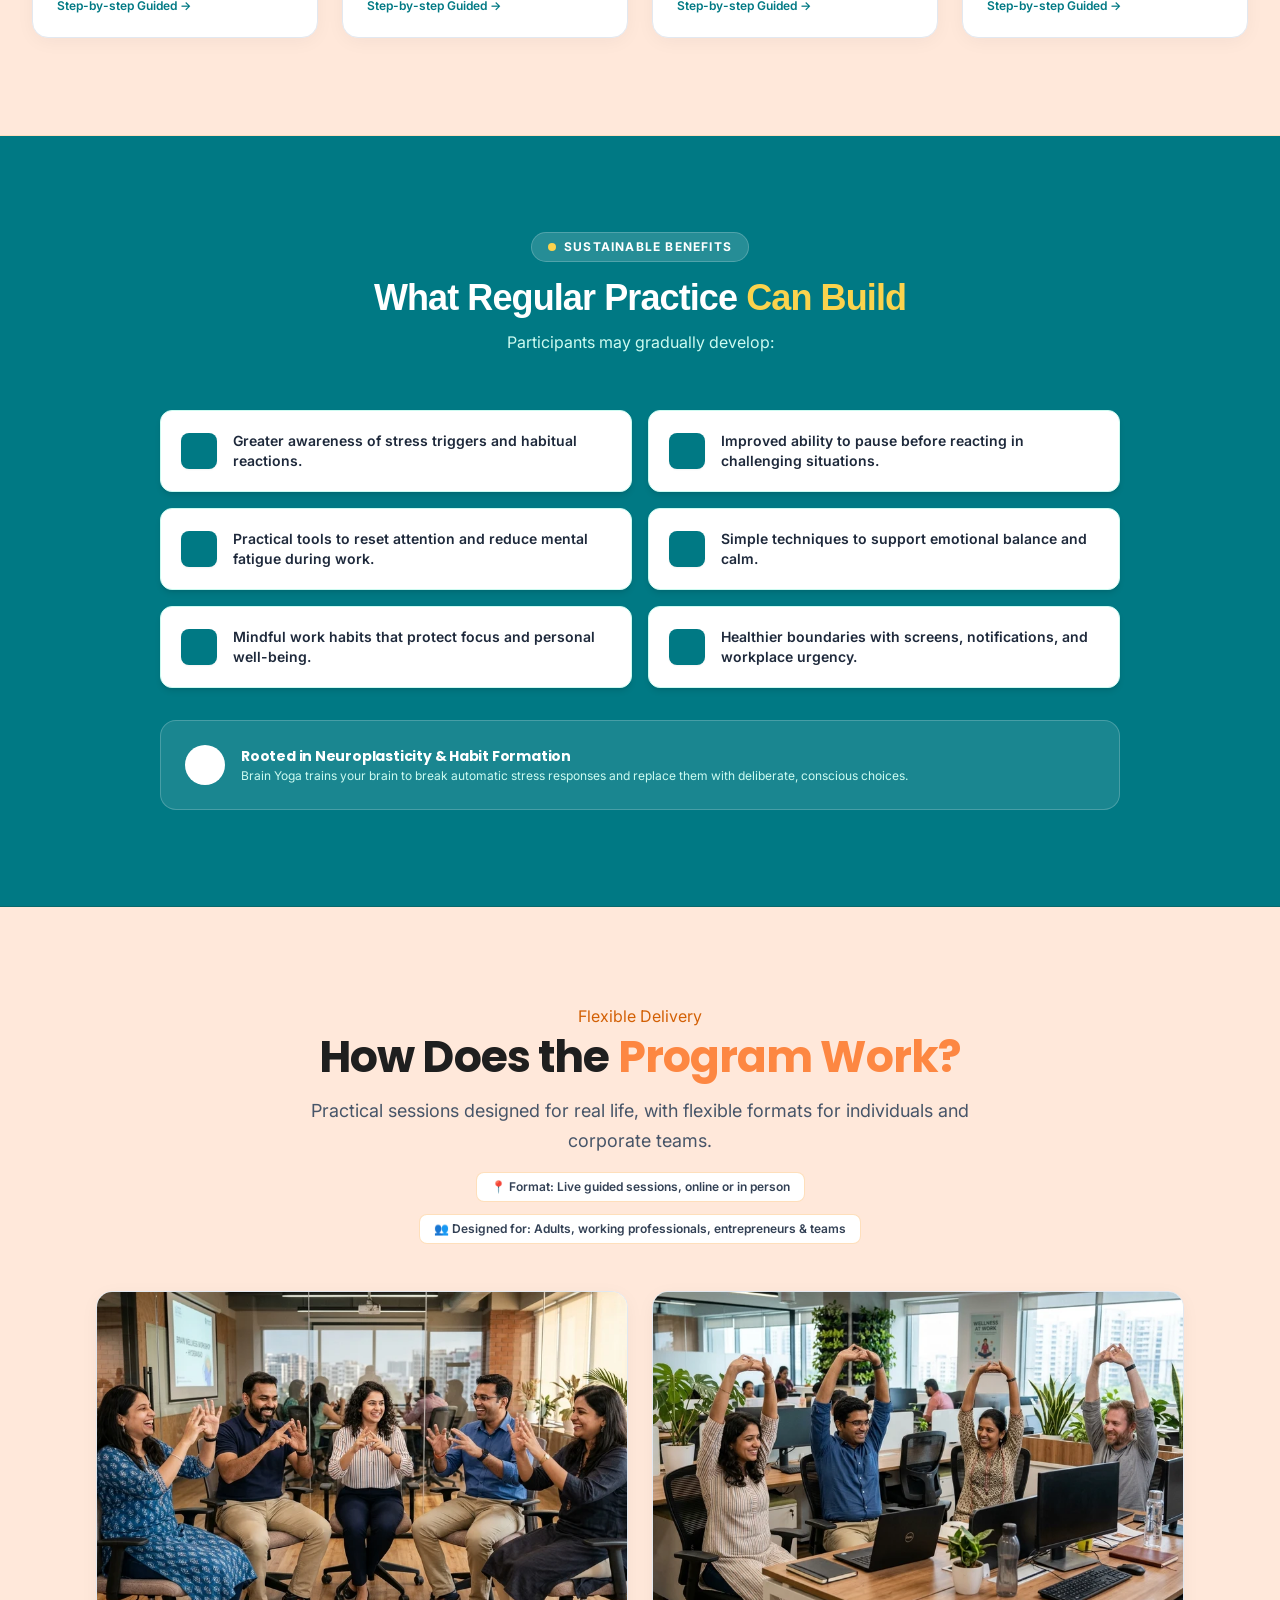
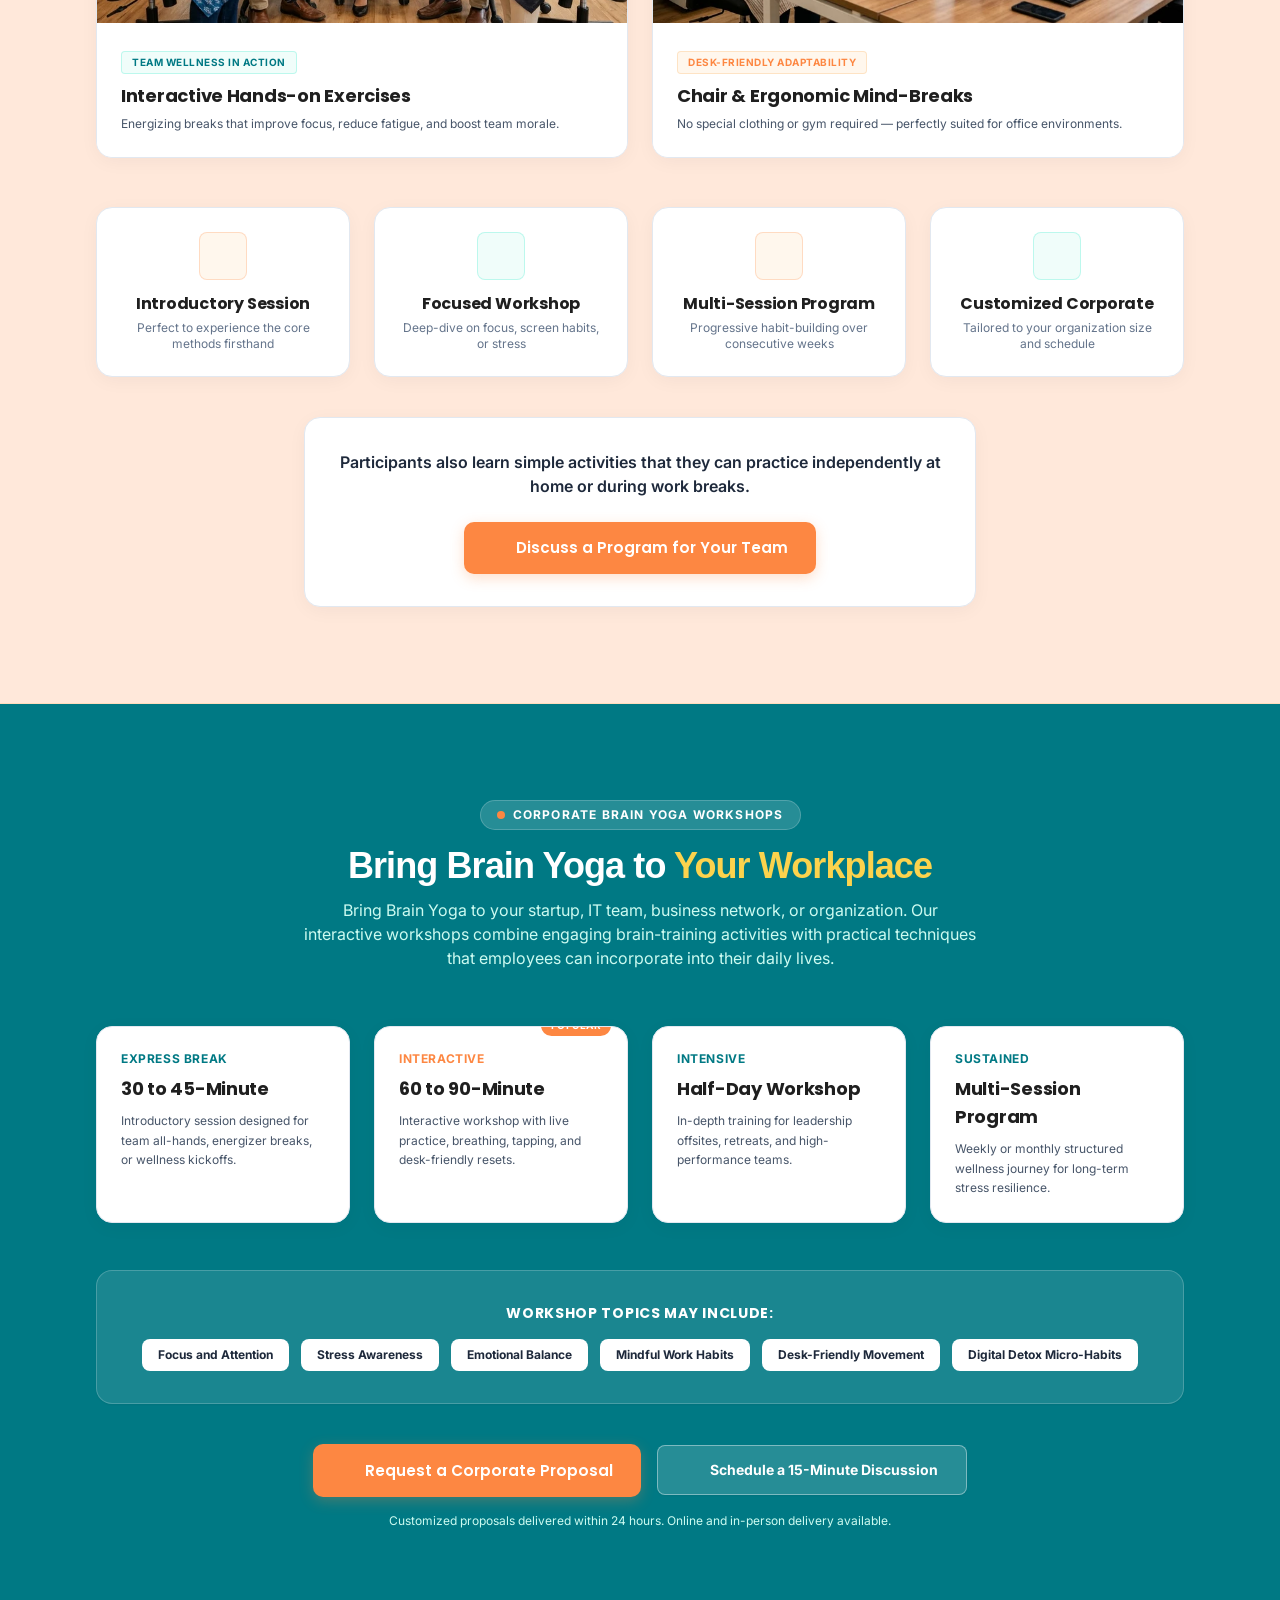
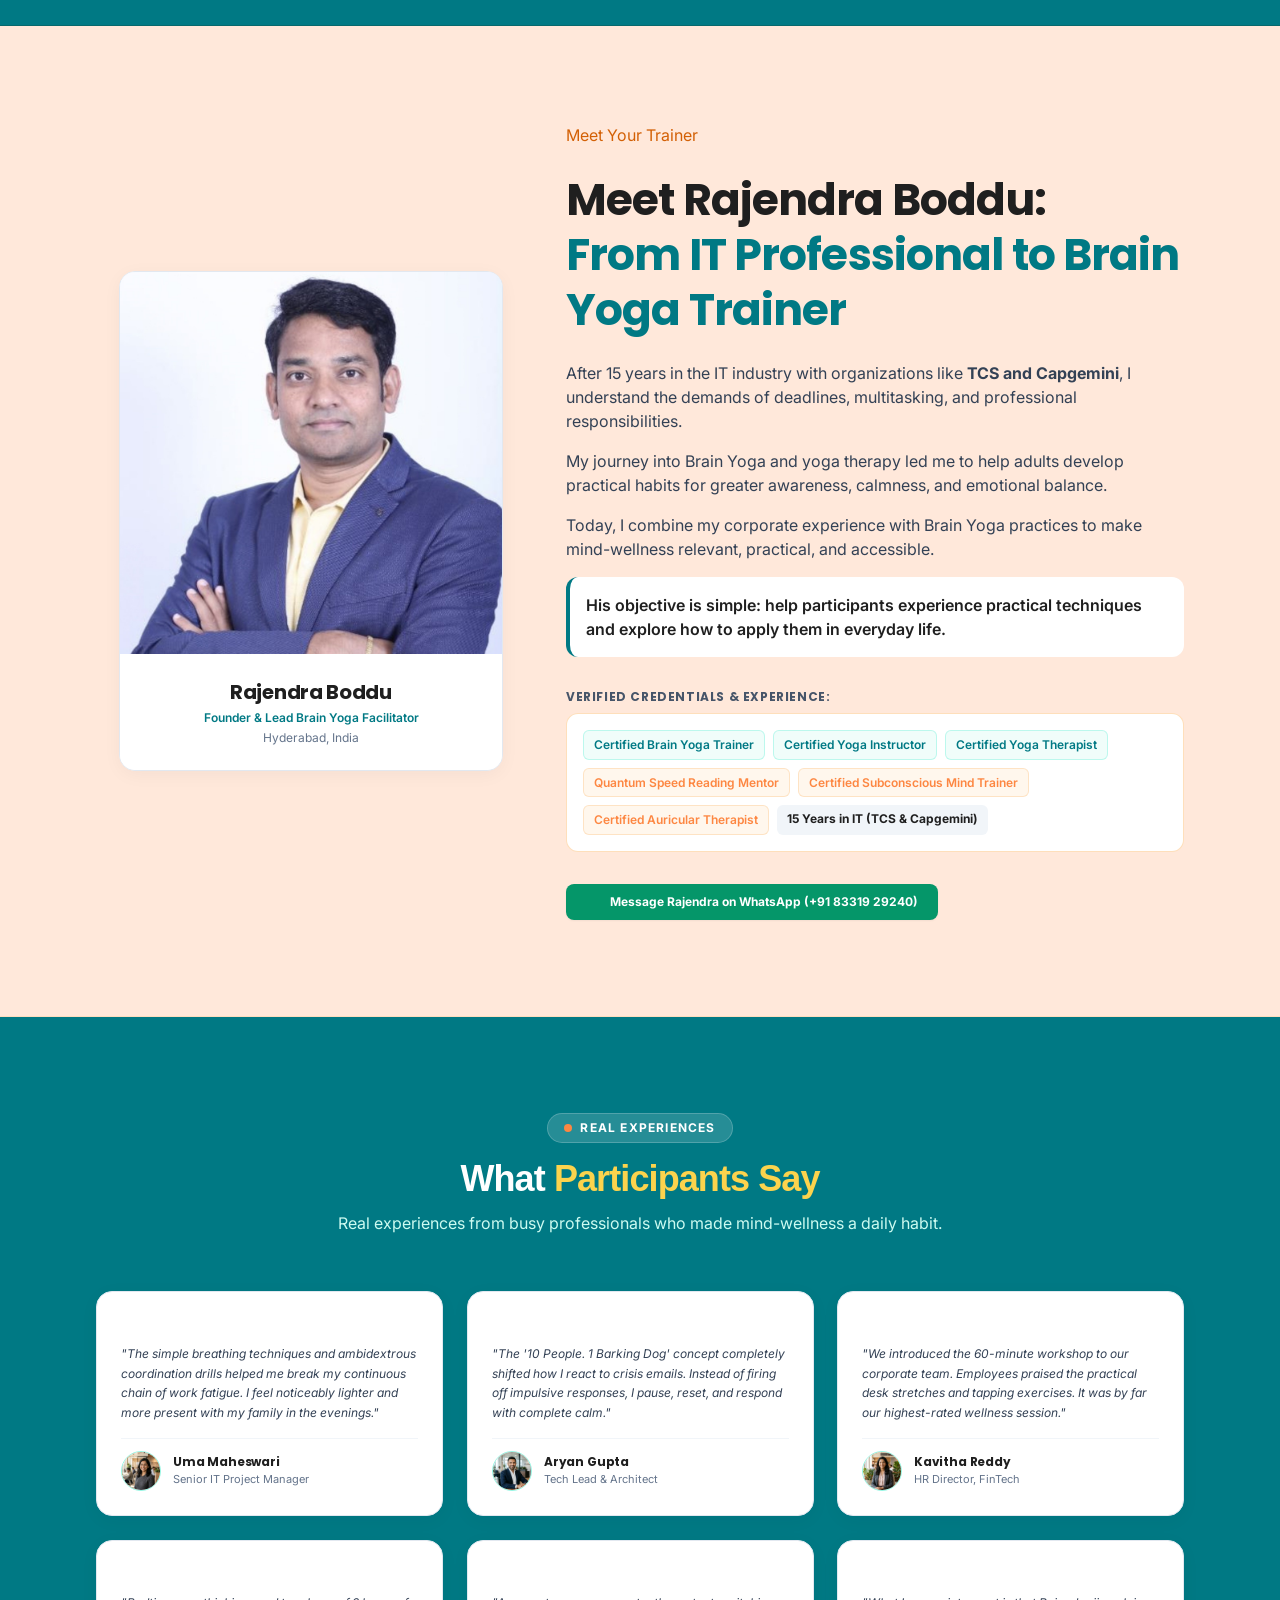
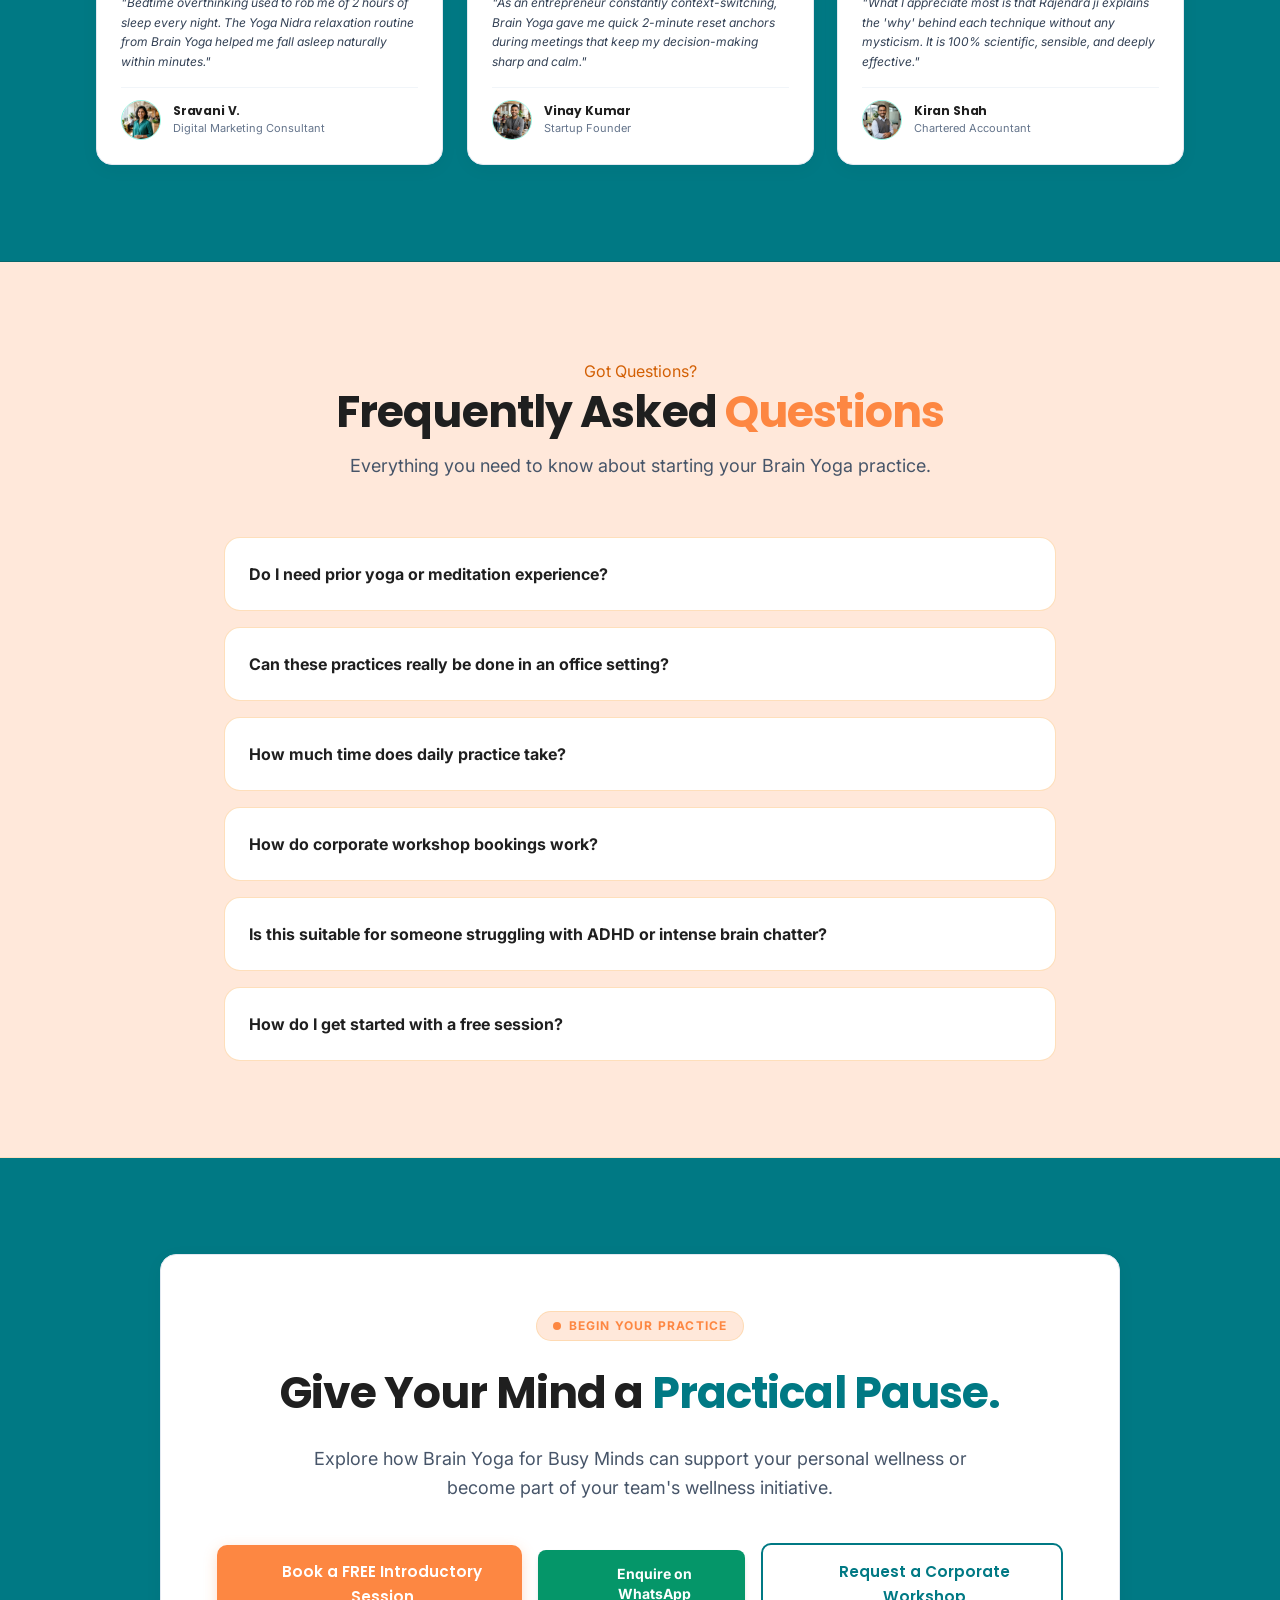
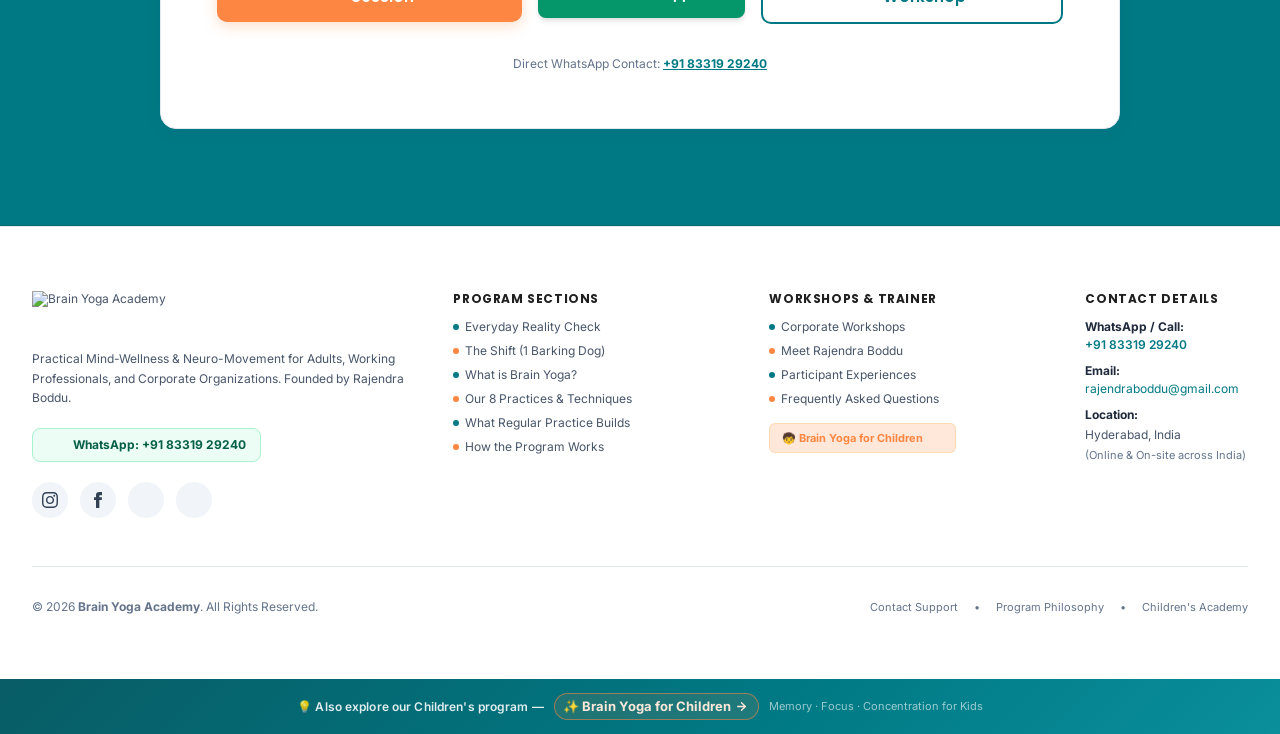
==== commit 25412b97: "fix(mobile): resolve mobile header overlap, white gap, and eliminate aggressive image lazyloading - " ====
--- a/brain-yoga-for-busy-minds/index.html
+++ b/brain-yoga-for-busy-minds/index.html
@@ -3,10 +3,14 @@
 <head>
     <meta charset="UTF-8">
     <meta name="viewport" content="width=device-width, initial-scale=1.0">
-    <!-- Cache Buster Meta Tags for Safari & Mobile Browsers -->
-    <meta http-equiv="Cache-Control" content="no-cache, no-store, must-revalidate">
-    <meta http-equiv="Pragma" content="no-cache">
-    <meta http-equiv="Expires" content="0">
+    <!-- Performance & Browser Cache Hints -->
+    <meta http-equiv="Cache-Control" content="public, max-age=604800, stale-while-revalidate=86400">
+    <link rel="preconnect" href="https://brainyogaacademy.com">
+    <link rel="preconnect" href="https://fonts.googleapis.com">
+    <link rel="preconnect" href="https://fonts.gstatic.com" crossorigin>
+    <link rel="dns-prefetch" href="https://cdn.tailwindcss.com">
+    <link rel="dns-prefetch" href="https://unpkg.com">
+    <link rel="prefetch" href="https://brainyogaacademy.com/">
 
     <title>Brain Yoga for Busy Minds | Mind-Wellness for Working Professionals & Corporate Teams</title>
     <meta name="description" content="Develop calmness, focus, and emotional balance through practical Brain Yoga techniques designed for everyday work and life. Founded by Rajendra Boddu (15 yrs IT veteran & Yoga Therapist).">
@@ -22,37 +26,9 @@
     <link rel="preconnect" href="https://fonts.gstatic.com" crossorigin>
     <link href="https://fonts.googleapis.com/css2?family=Inter:ital,wght@0,300;0,400;0,500;0,600;0,700;1,400&family=Poppins:ital,wght@0,500;0,600;0,700;0,800;1,600&display=swap" rel="stylesheet">
 
-    <!-- Tailwind CSS CDN -->
-    <script src="https://cdn.tailwindcss.com"></script>
-    <script>
-        tailwind.config = {
-            theme: {
-                extend: {
-                    colors: {
-                        brandTeal: '#007984',       // Exact Children BY primary teal
-                        brandTealDark: '#085C65',   // Deep Teal
-                        brandTealLight: '#D2F0FF',  // Soft Teal Tint
-                        brandTealIce: '#D2F0FF',    // Exact Children BY ice blue card background
-                        brandOrange: '#FD8742',     // Exact Children BY orange CTA
-                        brandOrangeDark: '#D36005', // Exact Children BY dark orange
-                        brandPeachLight: '#FFE8DA', // Exact Children BY peach card tint
-                        brandPeachBg: '#FFF3EB',    // Exact Children BY soft warm peach background
-                        brandDark: '#1F1F1F',       // Clean dark heading text
-                        brandBody: '#334155',       // Clean, readable body text
-                    },
-                    fontFamily: {
-                        heading: ['Poppins', '-apple-system', 'BlinkMacSystemFont', 'Segoe UI', 'Roboto', 'sans-serif'],
-                        body: ['Inter', '-apple-system', 'BlinkMacSystemFont', 'Segoe UI', 'Roboto', 'sans-serif'],
-                    }
-                }
-            }
-        }
-    </script>
-
-    <!-- Lucide Icons CDN -->
-    <script src="https://unpkg.com/lucide@latest"></script>
-
-    <style>
+    <!-- Pre-compiled Ultra-Fast Static Tailwind CSS (Zero Runtime Overhead) -->
+    <style id="by-compiled-tailwind">
+
         
         /* Bulletproof Header & Logo Constraints across all devices */
         header {
@@ -466,6 +442,427 @@
             text-align: center;
         }
 
+    
+*, ::before, ::after{--tw-border-spacing-x:0;--tw-border-spacing-y:0;--tw-translate-x:0;--tw-translate-y:0;--tw-rotate:0;--tw-skew-x:0;--tw-skew-y:0;--tw-scale-x:1;--tw-scale-y:1;--tw-pan-x: ;--tw-pan-y: ;--tw-pinch-zoom: ;--tw-scroll-snap-strictness:proximity;--tw-gradient-from-position: ;--tw-gradient-via-position: ;--tw-gradient-to-position: ;--tw-ordinal: ;--tw-slashed-zero: ;--tw-numeric-figure: ;--tw-numeric-spacing: ;--tw-numeric-fraction: ;--tw-ring-inset: ;--tw-ring-offset-width:0px;--tw-ring-offset-color:#fff;--tw-ring-color:rgb(59 130 246 / 0.5);--tw-ring-offset-shadow:0 0 #0000;--tw-ring-shadow:0 0 #0000;--tw-shadow:0 0 #0000;--tw-shadow-colored:0 0 #0000;--tw-blur: ;--tw-brightness: ;--tw-contrast: ;--tw-grayscale: ;--tw-hue-rotate: ;--tw-invert: ;--tw-saturate: ;--tw-sepia: ;--tw-drop-shadow: ;--tw-backdrop-blur: ;--tw-backdrop-brightness: ;--tw-backdrop-contrast: ;--tw-backdrop-grayscale: ;--tw-backdrop-hue-rotate: ;--tw-backdrop-invert: ;--tw-backdrop-opacity: ;--tw-backdrop-saturate: ;--tw-backdrop-sepia: ;--tw-contain-size: ;--tw-contain-layout: ;--tw-contain-paint: ;--tw-contain-style: }::backdrop{--tw-border-spacing-x:0;--tw-border-spacing-y:0;--tw-translate-x:0;--tw-translate-y:0;--tw-rotate:0;--tw-skew-x:0;--tw-skew-y:0;--tw-scale-x:1;--tw-scale-y:1;--tw-pan-x: ;--tw-pan-y: ;--tw-pinch-zoom: ;--tw-scroll-snap-strictness:proximity;--tw-gradient-from-position: ;--tw-gradient-via-position: ;--tw-gradient-to-position: ;--tw-ordinal: ;--tw-slashed-zero: ;--tw-numeric-figure: ;--tw-numeric-spacing: ;--tw-numeric-fraction: ;--tw-ring-inset: ;--tw-ring-offset-width:0px;--tw-ring-offset-color:#fff;--tw-ring-color:rgb(59 130 246 / 0.5);--tw-ring-offset-shadow:0 0 #0000;--tw-ring-shadow:0 0 #0000;--tw-shadow:0 0 #0000;--tw-shadow-colored:0 0 #0000;--tw-blur: ;--tw-brightness: ;--tw-contrast: ;--tw-grayscale: ;--tw-hue-rotate: ;--tw-invert: ;--tw-saturate: ;--tw-sepia: ;--tw-drop-shadow: ;--tw-backdrop-blur: ;--tw-backdrop-brightness: ;--tw-backdrop-contrast: ;--tw-backdrop-grayscale: ;--tw-backdrop-hue-rotate: ;--tw-backdrop-invert: ;--tw-backdrop-opacity: ;--tw-backdrop-saturate: ;--tw-backdrop-sepia: ;--tw-contain-size: ;--tw-contain-layout: ;--tw-contain-paint: ;--tw-contain-style: }/* ! tailwindcss v3.4.17 | MIT License | https://tailwindcss.com */*,::after,::before{box-sizing:border-box;border-width:0;border-style:solid;border-color:#e5e7eb}::after,::before{--tw-content:''}:host,html{line-height:1.5;-webkit-text-size-adjust:100%;-moz-tab-size:4;tab-size:4;font-family:ui-sans-serif, system-ui, sans-serif, "Apple Color Emoji", "Segoe UI Emoji", "Segoe UI Symbol", "Noto Color Emoji";font-feature-settings:normal;font-variation-settings:normal;-webkit-tap-highlight-color:transparent}body{margin:0;line-height:inherit}hr{height:0;color:inherit;border-top-width:1px}abbr:where([title]){-webkit-text-decoration:underline dotted;text-decoration:underline dotted}h1,h2,h3,h4,h5,h6{font-size:inherit;font-weight:inherit}a{color:inherit;text-decoration:inherit}b,strong{font-weight:bolder}code,kbd,pre,samp{font-family:ui-monospace, SFMono-Regular, Menlo, Monaco, Consolas, "Liberation Mono", "Courier New", monospace;font-feature-settings:normal;font-variation-settings:normal;font-size:1em}small{font-size:80%}sub,sup{font-size:75%;line-height:0;position:relative;vertical-align:baseline}sub{bottom:-.25em}sup{top:-.5em}table{text-indent:0;border-color:inherit;border-collapse:collapse}button,input,optgroup,select,textarea{font-family:inherit;font-feature-settings:inherit;font-variation-settings:inherit;font-size:100%;font-weight:inherit;line-height:inherit;letter-spacing:inherit;color:inherit;margin:0;padding:0}button,select{text-transform:none}button,input:where([type=button]),input:where([type=reset]),input:where([type=submit]){-webkit-appearance:button;background-color:transparent;background-image:none}:-moz-focusring{outline:auto}:-moz-ui-invalid{box-shadow:none}progress{vertical-align:baseline}::-webkit-inner-spin-button,::-webkit-outer-spin-button{height:auto}[type=search]{-webkit-appearance:textfield;outline-offset:-2px}::-webkit-search-decoration{-webkit-appearance:none}::-webkit-file-upload-button{-webkit-appearance:button;font:inherit}summary{display:list-item}blockquote,dd,dl,figure,h1,h2,h3,h4,h5,h6,hr,p,pre{margin:0}fieldset{margin:0;padding:0}legend{padding:0}menu,ol,ul{list-style:none;margin:0;padding:0}dialog{padding:0}textarea{resize:vertical}input::placeholder,textarea::placeholder{opacity:1;color:#9ca3af}[role=button],button{cursor:pointer}:disabled{cursor:default}audio,canvas,embed,iframe,img,object,svg,video{display:block;vertical-align:middle}img,video{max-width:100%;height:auto}[hidden]:where(:not([hidden=until-found])){display:none}.fixed{position:fixed}.absolute{position:absolute}.relative{position:relative}.sticky{position:sticky}.inset-0{inset:0px}.-top-3{top:-0.75rem}.bottom-6{bottom:1.5rem}.right-4{right:1rem}.right-6{right:1.5rem}.top-0{top:0px}.top-4{top:1rem}.z-10{z-index:10}.z-20{z-index:20}.z-50{z-index:50}.col-span-2{grid-column:span 2 / span 2}.mx-auto{margin-left:auto;margin-right:auto}.mb-1{margin-bottom:0.25rem}.mb-1\.5{margin-bottom:0.375rem}.mb-10{margin-bottom:2.5rem}.mb-12{margin-bottom:3rem}.mb-14{margin-bottom:3.5rem}.mb-16{margin-bottom:4rem}.mb-2{margin-bottom:0.5rem}.mb-3{margin-bottom:0.75rem}.mb-4{margin-bottom:1rem}.mb-6{margin-bottom:1.5rem}.mb-8{margin-bottom:2rem}.mt-0\.5{margin-top:0.125rem}.mt-1{margin-top:0.25rem}.mt-12{margin-top:3rem}.mt-2{margin-top:0.5rem}.mt-3{margin-top:0.75rem}.mt-4{margin-top:1rem}.mt-8{margin-top:2rem}.block{display:block}.inline-block{display:inline-block}.flex{display:flex}.inline-flex{display:inline-flex}.grid{display:grid}.hidden{display:none}.aspect-\[16\/10\]{aspect-ratio:16/10}.aspect-\[16\/9\]{aspect-ratio:16/9}.aspect-\[4\/4\]{aspect-ratio:4/4}.aspect-video{aspect-ratio:16 / 9}.h-1\.5{height:0.375rem}.h-10{height:2.5rem}.h-12{height:3rem}.h-14{height:3.5rem}.h-16{height:4rem}.h-2{height:0.5rem}.h-3\.5{height:0.875rem}.h-4{height:1rem}.h-48{height:12rem}.h-5{height:1.25rem}.h-6{height:1.5rem}.h-8{height:2rem}.h-9{height:2.25rem}.h-auto{height:auto}.h-full{height:100%}.max-h-\[80vh\]{max-height:80vh}.\!w-full{width:100% !important}.w-1\.5{width:0.375rem}.w-10{width:2.5rem}.w-12{width:3rem}.w-14{width:3.5rem}.w-2{width:0.5rem}.w-3\.5{width:0.875rem}.w-4{width:1rem}.w-5{width:1.25rem}.w-6{width:1.5rem}.w-8{width:2rem}.w-9{width:2.25rem}.w-full{width:100%}.min-w-0{min-width:0px}.max-w-2xl{max-width:42rem}.max-w-3xl{max-width:48rem}.max-w-4xl{max-width:56rem}.max-w-5xl{max-width:64rem}.max-w-6xl{max-width:72rem}.max-w-7xl{max-width:80rem}.max-w-lg{max-width:32rem}.max-w-md{max-width:28rem}.max-w-sm{max-width:24rem}.max-w-xl{max-width:36rem}.flex-shrink-0{flex-shrink:0}@keyframes pulse{50%{opacity:.5}}.animate-pulse{animation:pulse 2s cubic-bezier(0.4, 0, 0.6, 1) infinite}.scroll-mt-24{scroll-margin-top:6rem}.grid-cols-1{grid-template-columns:repeat(1, minmax(0, 1fr))}.grid-cols-2{grid-template-columns:repeat(2, minmax(0, 1fr))}.flex-col{flex-direction:column}.flex-wrap{flex-wrap:wrap}.items-start{align-items:flex-start}.items-center{align-items:center}.items-stretch{align-items:stretch}.justify-center{justify-content:center}.justify-between{justify-content:space-between}.gap-1{gap:0.25rem}.gap-1\.5{gap:0.375rem}.gap-10{gap:2.5rem}.gap-2{gap:0.5rem}.gap-2\.5{gap:0.625rem}.gap-3{gap:0.75rem}.gap-4{gap:1rem}.gap-6{gap:1.5rem}.gap-8{gap:2rem}.gap-x-4{column-gap:1rem}.gap-y-2{row-gap:0.5rem}.space-y-2 > :not([hidden]) ~ :not([hidden]){--tw-space-y-reverse:0;margin-top:calc(0.5rem * calc(1 - var(--tw-space-y-reverse)));margin-bottom:calc(0.5rem * var(--tw-space-y-reverse))}.space-y-2\.5 > :not([hidden]) ~ :not([hidden]){--tw-space-y-reverse:0;margin-top:calc(0.625rem * calc(1 - var(--tw-space-y-reverse)));margin-bottom:calc(0.625rem * var(--tw-space-y-reverse))}.space-y-3 > :not([hidden]) ~ :not([hidden]){--tw-space-y-reverse:0;margin-top:calc(0.75rem * calc(1 - var(--tw-space-y-reverse)));margin-bottom:calc(0.75rem * var(--tw-space-y-reverse))}.space-y-3\.5 > :not([hidden]) ~ :not([hidden]){--tw-space-y-reverse:0;margin-top:calc(0.875rem * calc(1 - var(--tw-space-y-reverse)));margin-bottom:calc(0.875rem * var(--tw-space-y-reverse))}.space-y-4 > :not([hidden]) ~ :not([hidden]){--tw-space-y-reverse:0;margin-top:calc(1rem * calc(1 - var(--tw-space-y-reverse)));margin-bottom:calc(1rem * var(--tw-space-y-reverse))}.space-y-6 > :not([hidden]) ~ :not([hidden]){--tw-space-y-reverse:0;margin-top:calc(1.5rem * calc(1 - var(--tw-space-y-reverse)));margin-bottom:calc(1.5rem * var(--tw-space-y-reverse))}.overflow-hidden{overflow:hidden}.overflow-y-auto{overflow-y:auto}.scroll-smooth{scroll-behavior:smooth}.truncate{overflow:hidden;text-overflow:ellipsis;white-space:nowrap}.whitespace-nowrap{white-space:nowrap}.rounded{border-radius:0.25rem}.rounded-2xl{border-radius:1rem}.rounded-full{border-radius:9999px}.rounded-lg{border-radius:0.5rem}.rounded-md{border-radius:0.375rem}.rounded-xl{border-radius:0.75rem}.border{border-width:1px}.border-2{border-width:2px}.border-b{border-bottom-width:1px}.border-l-4{border-left-width:4px}.border-t{border-top-width:1px}.border-\[\#007984\]\/20{border-color:rgb(0 121 132 / 0.2)}.border-\[\#007984\]\/25{border-color:rgb(0 121 132 / 0.25)}.border-amber-200{--tw-border-opacity:1;border-color:rgb(253 230 138 / var(--tw-border-opacity, 1))}.border-brandOrange{--tw-border-opacity:1;border-color:rgb(253 135 66 / var(--tw-border-opacity, 1))}.border-brandOrange\/20{border-color:rgb(253 135 66 / 0.2)}.border-brandOrange\/25{border-color:rgb(253 135 66 / 0.25)}.border-brandOrange\/30{border-color:rgb(253 135 66 / 0.3)}.border-brandOrange\/40{border-color:rgb(253 135 66 / 0.4)}.border-brandTeal{--tw-border-opacity:1;border-color:rgb(0 121 132 / var(--tw-border-opacity, 1))}.border-brandTeal\/20{border-color:rgb(0 121 132 / 0.2)}.border-brandTeal\/40{border-color:rgb(0 121 132 / 0.4)}.border-emerald-200{--tw-border-opacity:1;border-color:rgb(167 243 208 / var(--tw-border-opacity, 1))}.border-orange-200\/60{border-color:rgb(254 215 170 / 0.6)}.border-orange-200\/70{border-color:rgb(254 215 170 / 0.7)}.border-orange-200\/80{border-color:rgb(254 215 170 / 0.8)}.border-rose-200{--tw-border-opacity:1;border-color:rgb(254 205 211 / var(--tw-border-opacity, 1))}.border-slate-100{--tw-border-opacity:1;border-color:rgb(241 245 249 / var(--tw-border-opacity, 1))}.border-slate-200{--tw-border-opacity:1;border-color:rgb(226 232 240 / var(--tw-border-opacity, 1))}.border-slate-200\/80{border-color:rgb(226 232 240 / 0.8)}.border-slate-300{--tw-border-opacity:1;border-color:rgb(203 213 225 / var(--tw-border-opacity, 1))}.border-slate-800{--tw-border-opacity:1;border-color:rgb(30 41 59 / var(--tw-border-opacity, 1))}.border-teal-100{--tw-border-opacity:1;border-color:rgb(204 251 241 / var(--tw-border-opacity, 1))}.border-teal-200{--tw-border-opacity:1;border-color:rgb(153 246 228 / var(--tw-border-opacity, 1))}.border-teal-200\/60{border-color:rgb(153 246 228 / 0.6)}.border-teal-900\/40{border-color:rgb(19 78 74 / 0.4)}.border-transparent{border-color:transparent}.border-white\/20{border-color:rgb(255 255 255 / 0.2)}.border-white\/40{border-color:rgb(255 255 255 / 0.4)}.bg-\[\#007984\]{--tw-bg-opacity:1;background-color:rgb(0 121 132 / var(--tw-bg-opacity, 1))}.bg-\[\#D2F0FF\]{--tw-bg-opacity:1;background-color:rgb(210 240 255 / var(--tw-bg-opacity, 1))}.bg-\[\#FD8742\]{--tw-bg-opacity:1;background-color:rgb(253 135 66 / var(--tw-bg-opacity, 1))}.bg-\[\#FFE8DA\]{--tw-bg-opacity:1;background-color:rgb(255 232 218 / var(--tw-bg-opacity, 1))}.bg-amber-300{--tw-bg-opacity:1;background-color:rgb(252 211 77 / var(--tw-bg-opacity, 1))}.bg-amber-50{--tw-bg-opacity:1;background-color:rgb(255 251 235 / var(--tw-bg-opacity, 1))}.bg-black{--tw-bg-opacity:1;background-color:rgb(0 0 0 / var(--tw-bg-opacity, 1))}.bg-black\/60{background-color:rgb(0 0 0 / 0.6)}.bg-brandOrange{--tw-bg-opacity:1;background-color:rgb(253 135 66 / var(--tw-bg-opacity, 1))}.bg-brandPeachLight{--tw-bg-opacity:1;background-color:rgb(255 232 218 / var(--tw-bg-opacity, 1))}.bg-brandTeal{--tw-bg-opacity:1;background-color:rgb(0 121 132 / var(--tw-bg-opacity, 1))}.bg-brandTealLight{--tw-bg-opacity:1;background-color:rgb(210 240 255 / var(--tw-bg-opacity, 1))}.bg-brandTealLight\/40{background-color:rgb(210 240 255 / 0.4)}.bg-emerald-50{--tw-bg-opacity:1;background-color:rgb(236 253 245 / var(--tw-bg-opacity, 1))}.bg-emerald-500{--tw-bg-opacity:1;background-color:rgb(16 185 129 / var(--tw-bg-opacity, 1))}.bg-emerald-600{--tw-bg-opacity:1;background-color:rgb(5 150 105 / var(--tw-bg-opacity, 1))}.bg-orange-50{--tw-bg-opacity:1;background-color:rgb(255 247 237 / var(--tw-bg-opacity, 1))}.bg-rose-50{--tw-bg-opacity:1;background-color:rgb(255 241 242 / var(--tw-bg-opacity, 1))}.bg-rose-500{--tw-bg-opacity:1;background-color:rgb(244 63 94 / var(--tw-bg-opacity, 1))}.bg-slate-100{--tw-bg-opacity:1;background-color:rgb(241 245 249 / var(--tw-bg-opacity, 1))}.bg-slate-50{--tw-bg-opacity:1;background-color:rgb(248 250 252 / var(--tw-bg-opacity, 1))}.bg-slate-900{--tw-bg-opacity:1;background-color:rgb(15 23 42 / var(--tw-bg-opacity, 1))}.bg-teal-50{--tw-bg-opacity:1;background-color:rgb(240 253 250 / var(--tw-bg-opacity, 1))}.bg-white{--tw-bg-opacity:1;background-color:rgb(255 255 255 / var(--tw-bg-opacity, 1))}.bg-white\/10{background-color:rgb(255 255 255 / 0.1)}.bg-white\/15{background-color:rgb(255 255 255 / 0.15)}.bg-gradient-to-b{background-image:linear-gradient(to bottom, var(--tw-gradient-stops))}.from-brandTealLight{--tw-gradient-from:#D2F0FF var(--tw-gradient-from-position);--tw-gradient-to:rgb(210 240 255 / 0) var(--tw-gradient-to-position);--tw-gradient-stops:var(--tw-gradient-from), var(--tw-gradient-to)}.to-white{--tw-gradient-to:#fff var(--tw-gradient-to-position)}.fill-current{fill:currentColor}.object-cover{object-fit:cover}.object-center{object-position:center}.object-top{object-position:top}.p-1{padding:0.25rem}.p-2{padding:0.5rem}.p-4{padding:1rem}.p-5{padding:1.25rem}.p-6{padding:1.5rem}.p-8{padding:2rem}.p-3{padding:0.75rem}.\!px-2\.5{padding-left:0.625rem !important;padding-right:0.625rem !important}.\!py-1\.5{padding-top:0.375rem !important;padding-bottom:0.375rem !important}.\!py-2\.5{padding-top:0.625rem !important;padding-bottom:0.625rem !important}.\!py-3{padding-top:0.75rem !important;padding-bottom:0.75rem !important}.px-2{padding-left:0.5rem;padding-right:0.5rem}.px-2\.5{padding-left:0.625rem;padding-right:0.625rem}.px-3{padding-left:0.75rem;padding-right:0.75rem}.px-3\.5{padding-left:0.875rem;padding-right:0.875rem}.px-4{padding-left:1rem;padding-right:1rem}.px-5{padding-left:1.25rem;padding-right:1.25rem}.px-6{padding-left:1.5rem;padding-right:1.5rem}.px-7{padding-left:1.75rem;padding-right:1.75rem}.py-0\.5{padding-top:0.125rem;padding-bottom:0.125rem}.py-1{padding-top:0.25rem;padding-bottom:0.25rem}.py-1\.5{padding-top:0.375rem;padding-bottom:0.375rem}.py-14{padding-top:3.5rem;padding-bottom:3.5rem}.py-16{padding-top:4rem;padding-bottom:4rem}.py-2{padding-top:0.5rem;padding-bottom:0.5rem}.py-2\.5{padding-top:0.625rem;padding-bottom:0.625rem}.py-3{padding-top:0.75rem;padding-bottom:0.75rem}.py-3\.5{padding-top:0.875rem;padding-bottom:0.875rem}.py-5{padding-top:1.25rem;padding-bottom:1.25rem}.pb-12{padding-bottom:3rem}.pb-5{padding-bottom:1.25rem}.pb-6{padding-bottom:1.5rem}.pt-0{padding-top:0px}.pt-1{padding-top:0.25rem}.pt-2{padding-top:0.5rem}.pt-3{padding-top:0.75rem}.pt-4{padding-top:1rem}.pt-6{padding-top:1.5rem}.pt-8{padding-top:2rem}.text-left{text-align:left}.text-center{text-align:center}.font-heading{font-family:Poppins, -apple-system, BlinkMacSystemFont, Segoe UI, Roboto, sans-serif}.\!text-\[11px\]{font-size:11px !important}.\!text-sm{font-size:0.875rem !important;line-height:1.25rem !important}.\!text-xs{font-size:0.75rem !important;line-height:1rem !important}.text-2xl{font-size:1.5rem;line-height:2rem}.text-3xl{font-size:1.875rem;line-height:2.25rem}.text-\[10px\]{font-size:10px}.text-\[11px\]{font-size:11px}.text-\[9px\]{font-size:9px}.text-base{font-size:1rem;line-height:1.5rem}.text-lg{font-size:1.125rem;line-height:1.75rem}.text-sm{font-size:0.875rem;line-height:1.25rem}.text-xl{font-size:1.25rem;line-height:1.75rem}.text-xs{font-size:0.75rem;line-height:1rem}.font-bold{font-weight:700}.font-extrabold{font-weight:800}.font-medium{font-weight:500}.font-normal{font-weight:400}.font-semibold{font-weight:600}.uppercase{text-transform:uppercase}.italic{font-style:italic}.leading-\[1\.25\]{line-height:1.25}.leading-relaxed{line-height:1.625}.leading-tight{line-height:1.25}.tracking-tight{letter-spacing:-0.025em}.tracking-wide{letter-spacing:0.025em}.tracking-wider{letter-spacing:0.05em}.tracking-widest{letter-spacing:0.1em}.text-\[\#007984\]{--tw-text-opacity:1;color:rgb(0 121 132 / var(--tw-text-opacity, 1))}.text-amber-300{--tw-text-opacity:1;color:rgb(252 211 77 / var(--tw-text-opacity, 1))}.text-amber-400{--tw-text-opacity:1;color:rgb(251 191 36 / var(--tw-text-opacity, 1))}.text-amber-700{--tw-text-opacity:1;color:rgb(180 83 9 / var(--tw-text-opacity, 1))}.text-brandDark{--tw-text-opacity:1;color:rgb(31 31 31 / var(--tw-text-opacity, 1))}.text-brandOrange{--tw-text-opacity:1;color:rgb(253 135 66 / var(--tw-text-opacity, 1))}.text-brandOrangeDark{--tw-text-opacity:1;color:rgb(211 96 5 / var(--tw-text-opacity, 1))}.text-brandTeal{--tw-text-opacity:1;color:rgb(0 121 132 / var(--tw-text-opacity, 1))}.text-emerald-600{--tw-text-opacity:1;color:rgb(5 150 105 / var(--tw-text-opacity, 1))}.text-emerald-800{--tw-text-opacity:1;color:rgb(6 95 70 / var(--tw-text-opacity, 1))}.text-rose-600{--tw-text-opacity:1;color:rgb(225 29 72 / var(--tw-text-opacity, 1))}.text-rose-700{--tw-text-opacity:1;color:rgb(190 18 60 / var(--tw-text-opacity, 1))}.text-slate-400{--tw-text-opacity:1;color:rgb(148 163 184 / var(--tw-text-opacity, 1))}.text-slate-500{--tw-text-opacity:1;color:rgb(100 116 139 / var(--tw-text-opacity, 1))}.text-slate-600{--tw-text-opacity:1;color:rgb(71 85 105 / var(--tw-text-opacity, 1))}.text-slate-700{--tw-text-opacity:1;color:rgb(51 65 85 / var(--tw-text-opacity, 1))}.text-slate-800{--tw-text-opacity:1;color:rgb(30 41 59 / var(--tw-text-opacity, 1))}.text-teal-100{--tw-text-opacity:1;color:rgb(204 251 241 / var(--tw-text-opacity, 1))}.text-white{--tw-text-opacity:1;color:rgb(255 255 255 / var(--tw-text-opacity, 1))}.underline{-webkit-text-decoration-line:underline;text-decoration-line:underline}.no-underline{-webkit-text-decoration-line:none;text-decoration-line:none}.opacity-90{opacity:0.9}.shadow-2xl{--tw-shadow:0 25px 50px -12px rgb(0 0 0 / 0.25);--tw-shadow-colored:0 25px 50px -12px var(--tw-shadow-color);box-shadow:var(--tw-ring-offset-shadow, 0 0 #0000), var(--tw-ring-shadow, 0 0 #0000), var(--tw-shadow)}.shadow-lg{--tw-shadow:0 10px 15px -3px rgb(0 0 0 / 0.1), 0 4px 6px -4px rgb(0 0 0 / 0.1);--tw-shadow-colored:0 10px 15px -3px var(--tw-shadow-color), 0 4px 6px -4px var(--tw-shadow-color);box-shadow:var(--tw-ring-offset-shadow, 0 0 #0000), var(--tw-ring-shadow, 0 0 #0000), var(--tw-shadow)}.shadow-md{--tw-shadow:0 4px 6px -1px rgb(0 0 0 / 0.1), 0 2px 4px -2px rgb(0 0 0 / 0.1);--tw-shadow-colored:0 4px 6px -1px var(--tw-shadow-color), 0 2px 4px -2px var(--tw-shadow-color);box-shadow:var(--tw-ring-offset-shadow, 0 0 #0000), var(--tw-ring-shadow, 0 0 #0000), var(--tw-shadow)}.shadow-sm{--tw-shadow:0 1px 2px 0 rgb(0 0 0 / 0.05);--tw-shadow-colored:0 1px 2px 0 var(--tw-shadow-color);box-shadow:var(--tw-ring-offset-shadow, 0 0 #0000), var(--tw-ring-shadow, 0 0 #0000), var(--tw-shadow)}.shadow-xl{--tw-shadow:0 20px 25px -5px rgb(0 0 0 / 0.1), 0 8px 10px -6px rgb(0 0 0 / 0.1);--tw-shadow-colored:0 20px 25px -5px var(--tw-shadow-color), 0 8px 10px -6px var(--tw-shadow-color);box-shadow:var(--tw-ring-offset-shadow, 0 0 #0000), var(--tw-ring-shadow, 0 0 #0000), var(--tw-shadow)}.backdrop-blur-md{--tw-backdrop-blur:blur(12px);-webkit-backdrop-filter:var(--tw-backdrop-blur) var(--tw-backdrop-brightness) var(--tw-backdrop-contrast) var(--tw-backdrop-grayscale) var(--tw-backdrop-hue-rotate) var(--tw-backdrop-invert) var(--tw-backdrop-opacity) var(--tw-backdrop-saturate) var(--tw-backdrop-sepia);backdrop-filter:var(--tw-backdrop-blur) var(--tw-backdrop-brightness) var(--tw-backdrop-contrast) var(--tw-backdrop-grayscale) var(--tw-backdrop-hue-rotate) var(--tw-backdrop-invert) var(--tw-backdrop-opacity) var(--tw-backdrop-saturate) var(--tw-backdrop-sepia)}.transition-all{transition-property:all;transition-timing-function:cubic-bezier(0.4, 0, 0.2, 1);transition-duration:150ms}.transition-colors{transition-property:color, background-color, border-color, fill, stroke, -webkit-text-decoration-color;transition-property:color, background-color, border-color, text-decoration-color, fill, stroke;transition-property:color, background-color, border-color, text-decoration-color, fill, stroke, -webkit-text-decoration-color;transition-timing-function:cubic-bezier(0.4, 0, 0.2, 1);transition-duration:150ms}.transition-transform{transition-property:transform;transition-timing-function:cubic-bezier(0.4, 0, 0.2, 1);transition-duration:150ms}.duration-200{transition-duration:200ms}.selection\:bg-brandOrange *::selection{--tw-bg-opacity:1;background-color:rgb(253 135 66 / var(--tw-bg-opacity, 1))}.selection\:text-white *::selection{--tw-text-opacity:1;color:rgb(255 255 255 / var(--tw-text-opacity, 1))}.selection\:bg-brandOrange::selection{--tw-bg-opacity:1;background-color:rgb(253 135 66 / var(--tw-bg-opacity, 1))}.selection\:text-white::selection{--tw-text-opacity:1;color:rgb(255 255 255 / var(--tw-text-opacity, 1))}.hover\:border-\[\#007984\]:hover{--tw-border-opacity:1;border-color:rgb(0 121 132 / var(--tw-border-opacity, 1))}.hover\:border-amber-400:hover{--tw-border-opacity:1;border-color:rgb(251 191 36 / var(--tw-border-opacity, 1))}.hover\:border-brandOrange:hover{--tw-border-opacity:1;border-color:rgb(253 135 66 / var(--tw-border-opacity, 1))}.hover\:border-rose-400:hover{--tw-border-opacity:1;border-color:rgb(251 113 133 / var(--tw-border-opacity, 1))}.hover\:border-slate-400:hover{--tw-border-opacity:1;border-color:rgb(148 163 184 / var(--tw-border-opacity, 1))}.hover\:bg-\[\#007984\]:hover{--tw-bg-opacity:1;background-color:rgb(0 121 132 / var(--tw-bg-opacity, 1))}.hover\:bg-\[\#1877F2\]:hover{--tw-bg-opacity:1;background-color:rgb(24 119 242 / var(--tw-bg-opacity, 1))}.hover\:bg-\[\#FD8742\]:hover{--tw-bg-opacity:1;background-color:rgb(253 135 66 / var(--tw-bg-opacity, 1))}.hover\:bg-brandOrange:hover{--tw-bg-opacity:1;background-color:rgb(253 135 66 / var(--tw-bg-opacity, 1))}.hover\:bg-brandOrangeDark:hover{--tw-bg-opacity:1;background-color:rgb(211 96 5 / var(--tw-bg-opacity, 1))}.hover\:bg-brandPeachBg:hover{--tw-bg-opacity:1;background-color:rgb(255 243 235 / var(--tw-bg-opacity, 1))}.hover\:bg-brandTeal:hover{--tw-bg-opacity:1;background-color:rgb(0 121 132 / var(--tw-bg-opacity, 1))}.hover\:bg-brandTealDark:hover{--tw-bg-opacity:1;background-color:rgb(8 92 101 / var(--tw-bg-opacity, 1))}.hover\:bg-emerald-100:hover{--tw-bg-opacity:1;background-color:rgb(209 250 229 / var(--tw-bg-opacity, 1))}.hover\:bg-emerald-600:hover{--tw-bg-opacity:1;background-color:rgb(5 150 105 / var(--tw-bg-opacity, 1))}.hover\:bg-emerald-700:hover{--tw-bg-opacity:1;background-color:rgb(4 120 87 / var(--tw-bg-opacity, 1))}.hover\:bg-slate-100:hover{--tw-bg-opacity:1;background-color:rgb(241 245 249 / var(--tw-bg-opacity, 1))}.hover\:bg-slate-200:hover{--tw-bg-opacity:1;background-color:rgb(226 232 240 / var(--tw-bg-opacity, 1))}.hover\:bg-white\/25:hover{background-color:rgb(255 255 255 / 0.25)}.hover\:bg-gradient-to-tr:hover{background-image:linear-gradient(to top right, var(--tw-gradient-stops))}.hover\:from-amber-500:hover{--tw-gradient-from:#f59e0b var(--tw-gradient-from-position);--tw-gradient-to:rgb(245 158 11 / 0) var(--tw-gradient-to-position);--tw-gradient-stops:var(--tw-gradient-from), var(--tw-gradient-to)}.hover\:via-rose-500:hover{--tw-gradient-to:rgb(244 63 94 / 0)  var(--tw-gradient-to-position);--tw-gradient-stops:var(--tw-gradient-from), #f43f5e var(--tw-gradient-via-position), var(--tw-gradient-to)}.hover\:to-purple-600:hover{--tw-gradient-to:#9333ea var(--tw-gradient-to-position)}.hover\:text-brandOrange:hover{--tw-text-opacity:1;color:rgb(253 135 66 / var(--tw-text-opacity, 1))}.hover\:text-brandTeal:hover{--tw-text-opacity:1;color:rgb(0 121 132 / var(--tw-text-opacity, 1))}.hover\:text-slate-300:hover{--tw-text-opacity:1;color:rgb(203 213 225 / var(--tw-text-opacity, 1))}.hover\:text-slate-600:hover{--tw-text-opacity:1;color:rgb(71 85 105 / var(--tw-text-opacity, 1))}.hover\:text-white:hover{--tw-text-opacity:1;color:rgb(255 255 255 / var(--tw-text-opacity, 1))}.hover\:underline:hover{-webkit-text-decoration-line:underline;text-decoration-line:underline}.hover\:shadow-md:hover{--tw-shadow:0 4px 6px -1px rgb(0 0 0 / 0.1), 0 2px 4px -2px rgb(0 0 0 / 0.1);--tw-shadow-colored:0 4px 6px -1px var(--tw-shadow-color), 0 2px 4px -2px var(--tw-shadow-color);box-shadow:var(--tw-ring-offset-shadow, 0 0 #0000), var(--tw-ring-shadow, 0 0 #0000), var(--tw-shadow)}.hover\:shadow-xl:hover{--tw-shadow:0 20px 25px -5px rgb(0 0 0 / 0.1), 0 8px 10px -6px rgb(0 0 0 / 0.1);--tw-shadow-colored:0 20px 25px -5px var(--tw-shadow-color), 0 8px 10px -6px var(--tw-shadow-color);box-shadow:var(--tw-ring-offset-shadow, 0 0 #0000), var(--tw-ring-shadow, 0 0 #0000), var(--tw-shadow)}.focus\:outline-none:focus{outline:2px solid transparent;outline-offset:2px}.focus\:ring-2:focus{--tw-ring-offset-shadow:var(--tw-ring-inset) 0 0 0 var(--tw-ring-offset-width) var(--tw-ring-offset-color);--tw-ring-shadow:var(--tw-ring-inset) 0 0 0 calc(2px + var(--tw-ring-offset-width)) var(--tw-ring-color);box-shadow:var(--tw-ring-offset-shadow), var(--tw-ring-shadow), var(--tw-shadow, 0 0 #0000)}.focus\:ring-brandTeal:focus{--tw-ring-opacity:1;--tw-ring-color:rgb(0 121 132 / var(--tw-ring-opacity, 1))}@media (min-width: 640px){.sm\:col-span-1{grid-column:span 1 / span 1}.sm\:mb-14{margin-bottom:3.5rem}.sm\:block{display:block}.sm\:inline-block{display:inline-block}.sm\:inline{display:inline}.sm\:hidden{display:none}.sm\:aspect-\[21\/9\]{aspect-ratio:21/9}.sm\:h-4{height:1rem}.sm\:h-5{height:1.25rem}.sm\:h-9{height:2.25rem}.sm\:\!w-auto{width:auto !important}.sm\:w-4{width:1rem}.sm\:w-5{width:1.25rem}.sm\:w-9{width:2.25rem}.sm\:max-w-md{max-width:28rem}.sm\:grid-cols-2{grid-template-columns:repeat(2, minmax(0, 1fr))}.sm\:grid-cols-5{grid-template-columns:repeat(5, minmax(0, 1fr))}.sm\:flex-row{flex-direction:row}.sm\:items-center{align-items:center}.sm\:gap-1\.5{gap:0.375rem}.sm\:gap-2\.5{gap:0.625rem}.sm\:gap-3{gap:0.75rem}.sm\:gap-4{gap:1rem}.sm\:space-y-6 > :not([hidden]) ~ :not([hidden]){--tw-space-y-reverse:0;margin-top:calc(1.5rem * calc(1 - var(--tw-space-y-reverse)));margin-bottom:calc(1.5rem * var(--tw-space-y-reverse))}.sm\:p-10{padding:2.5rem}.sm\:p-14{padding:3.5rem}.sm\:p-5{padding:1.25rem}.sm\:p-8{padding:2rem}.sm\:\!px-4{padding-left:1rem !important;padding-right:1rem !important}.sm\:\!py-2{padding-top:0.5rem !important;padding-bottom:0.5rem !important}.sm\:\!py-3{padding-top:0.75rem !important;padding-bottom:0.75rem !important}.sm\:px-4{padding-left:1rem;padding-right:1rem}.sm\:px-6{padding-left:1.5rem;padding-right:1.5rem}.sm\:py-16{padding-top:4rem;padding-bottom:4rem}.sm\:py-24{padding-top:6rem;padding-bottom:6rem}.sm\:pb-16{padding-bottom:4rem}.sm\:pt-10{padding-top:2.5rem}.sm\:text-left{text-align:left}.sm\:\!text-sm{font-size:0.875rem !important;line-height:1.25rem !important}.sm\:text-2xl{font-size:1.5rem;line-height:2rem}.sm\:text-4xl{font-size:2.25rem;line-height:2.5rem}.sm\:text-base{font-size:1rem;line-height:1.5rem}.sm\:text-lg{font-size:1.125rem;line-height:1.75rem}.sm\:text-sm{font-size:0.875rem;line-height:1.25rem}.sm\:text-xs{font-size:0.75rem;line-height:1rem}}@media (min-width: 768px){.md\:col-span-2{grid-column:span 2 / span 2}.md\:grid-cols-2{grid-template-columns:repeat(2, minmax(0, 1fr))}.md\:grid-cols-3{grid-template-columns:repeat(3, minmax(0, 1fr))}.md\:text-lg{font-size:1.125rem;line-height:1.75rem}}@media (min-width: 1024px){.lg\:col-span-2{grid-column:span 2 / span 2}.lg\:col-span-3{grid-column:span 3 / span 3}.lg\:col-span-4{grid-column:span 4 / span 4}.lg\:col-span-5{grid-column:span 5 / span 5}.lg\:col-span-7{grid-column:span 7 / span 7}.lg\:h-20{height:5rem}.lg\:scroll-mt-28{scroll-margin-top:7rem}.lg\:grid-cols-12{grid-template-columns:repeat(12, minmax(0, 1fr))}.lg\:grid-cols-3{grid-template-columns:repeat(3, minmax(0, 1fr))}.lg\:grid-cols-4{grid-template-columns:repeat(4, minmax(0, 1fr))}.lg\:gap-10{gap:2.5rem}.lg\:gap-12{gap:3rem}.lg\:gap-8{gap:2rem}.lg\:p-12{padding:3rem}.lg\:px-8{padding-left:2rem;padding-right:2rem}.lg\:pb-24{padding-bottom:6rem}.lg\:pt-16{padding-top:4rem}.lg\:text-5xl{font-size:3rem;line-height:1}}@media (min-width: 1280px){.xl\:flex{display:flex}.xl\:hidden{display:none}}@media (min-width: 1536px){.\32xl\:inline-flex{display:inline-flex}.\32xl\:gap-5{gap:1.25rem}.\32xl\:text-sm{font-size:0.875rem;line-height:1.25rem}}
+    </style>
+
+    <!-- Lucide Icons CDN -->
+    <script defer src="https://unpkg.com/lucide@latest"></script>
+
+    <style>
+        
+        /* Bulletproof Header & Logo Constraints across all devices */
+        header {
+            position: sticky !important;
+            top: 0 !important;
+            z-index: 99999 !important;
+            background-color: rgba(255, 255, 255, 0.98) !important;
+            backdrop-filter: blur(8px) !important;
+            border-bottom: 1px solid #E2E8F0 !important;
+            width: 100% !important;
+            max-width: 100vw !important;
+        }
+        .by-brand-logo {
+            height: 35px !important;
+            max-height: 35px !important;
+            width: auto !important;
+            max-width: 200px !important;
+            object-fit: contain !important;
+            display: block !important;
+        }
+        @media (max-width: 640px) {
+            .by-brand-logo {
+                height: 25px !important;
+                max-height: 25px !important;
+                max-width: 145px !important;
+            }
+        }
+        footer img, footer a img {
+            height: 42px !important;
+            max-height: 42px !important;
+            width: auto !important;
+            max-width: 230px !important;
+            object-fit: contain !important;
+            display: inline-block !important;
+        }
+
+        /* Exact Typography Matching Children Brain Yoga (kids.html) */
+        html {
+            scroll-behavior: smooth;
+            scroll-padding-top: 105px; /* Offset sticky header when navigating anchor links */
+        }
+        @media (max-width: 768px) {
+            html {
+                scroll-padding-top: 90px;
+            }
+        }
+
+        body {
+            font-family: 'Inter', -apple-system, BlinkMacSystemFont, 'Segoe UI', Roboto, sans-serif;
+            font-size: 16px;
+            line-height: 1.65;
+            color: #334155;
+            background-color: #FFFFFF;
+            -webkit-font-smoothing: antialiased;
+            -moz-osx-font-smoothing: grayscale;
+            overflow-x: hidden;
+        }
+
+        h1, h2, h3, h4, h5, h6 {
+            font-family: 'Poppins', -apple-system, BlinkMacSystemFont, 'Segoe UI', Roboto, sans-serif;
+            color: #1F1F1F;
+            letter-spacing: -0.015em;
+        }
+
+        /* Standardized Section Eyebrows */
+        .section-eyebrow {
+            display: inline-flex;
+            align-items: center;
+            gap: 0.5rem;
+            padding: 0.4rem 1.15rem;
+            border-radius: 9999px;
+            font-size: 0.75rem;
+            font-weight: 700;
+            text-transform: uppercase;
+            letter-spacing: 0.08em;
+            background-color: #D2F0FF;
+            color: #007984;
+            border: 1px solid rgba(0, 121, 132, 0.22);
+            margin-bottom: 0.85rem;
+        }
+
+        .section-eyebrow-orange {
+            background-color: #FFE8DA;
+            color: #D36005;
+            border-color: rgba(253, 135, 66, 0.28);
+        }
+
+        /* Standardized Section Headings */
+        .main-heading {
+            font-family: 'Poppins', sans-serif;
+            font-size: 1.95rem;
+            font-weight: 700;
+            line-height: 1.25;
+            color: #1F1F1F;
+            letter-spacing: -0.02em;
+        }
+        @media (min-width: 640px) {
+            .main-heading {
+                font-size: 2.35rem;
+            }
+        }
+        @media (min-width: 1024px) {
+            .main-heading {
+                font-size: 2.75rem;
+            }
+        }
+
+        .sub-heading {
+            font-size: 1rem;
+            line-height: 1.65;
+            color: #475569;
+            max-width: 44rem;
+            margin-left: auto;
+            margin-right: auto;
+            margin-top: 0.75rem;
+        }
+        @media (min-width: 640px) {
+            .sub-heading {
+                font-size: 1.125rem;
+            }
+        }
+
+        /* Elementor Standard Button Matching kids.html */
+        .by-btn-primary {
+            display: inline-flex;
+            align-items: center;
+            justify-content: center;
+            gap: 0.5rem;
+            background-color: #FD8742;
+            color: #FFFFFF;
+            font-family: 'Poppins', sans-serif;
+            font-weight: 600;
+            font-size: 0.95rem;
+            padding: 0.85rem 1.75rem;
+            border-radius: 10px;
+            box-shadow: 0 4px 14px rgba(253, 135, 66, 0.28);
+            transition: all 0.25s ease;
+        }
+        .by-btn-primary:hover {
+            background-color: #D36005;
+            transform: translateY(-2px);
+            box-shadow: 0 6px 20px rgba(211, 96, 5, 0.35);
+        }
+
+        .by-btn-secondary {
+            display: inline-flex;
+            align-items: center;
+            justify-content: center;
+            gap: 0.5rem;
+            background-color: #FFFFFF;
+            color: #007984;
+            border: 2px solid #007984;
+            font-family: 'Poppins', sans-serif;
+            font-weight: 600;
+            font-size: 0.95rem;
+            padding: 0.85rem 1.75rem;
+            border-radius: 10px;
+            transition: all 0.25s ease;
+        }
+        .by-btn-secondary:hover {
+            background-color: #D2F0FF;
+            transform: translateY(-2px);
+        }
+
+        .by-btn-teal {
+            display: inline-flex;
+            align-items: center;
+            justify-content: center;
+            gap: 0.5rem;
+            background-color: #007984;
+            color: #FFFFFF;
+            font-family: 'Poppins', sans-serif;
+            font-weight: 600;
+            font-size: 0.95rem;
+            padding: 0.85rem 1.75rem;
+            border-radius: 10px;
+            box-shadow: 0 4px 14px rgba(0, 121, 132, 0.28);
+            transition: all 0.25s ease;
+        }
+        .by-btn-teal:hover {
+            background-color: #085C65;
+            transform: translateY(-2px);
+            box-shadow: 0 6px 20px rgba(8, 92, 101, 0.35);
+        }
+
+        /* Clean Unified Card Style */
+        .by-card {
+            background: #FFFFFF;
+            border: 1px solid #E2E8F0;
+            border-radius: 16px;
+            box-shadow: 0 4px 20px -2px rgba(15, 37, 55, 0.05);
+            transition: transform 0.25s ease, box-shadow 0.25s ease, border-color 0.25s ease;
+            overflow: hidden;
+        }
+        .by-card:hover {
+            transform: translateY(-4px);
+            box-shadow: 0 12px 28px -4px rgba(0, 121, 132, 0.12);
+            border-color: #007984;
+        }
+
+        /* Modals */
+        .modal-backdrop {
+            background: rgba(15, 37, 55, 0.72);
+            backdrop-filter: blur(6px);
+        }
+
+        /* Floating WhatsApp pulse animation */
+        @keyframes pulseWa {
+            0%, 100% { transform: scale(1); box-shadow: 0 10px 25px -4px rgba(37, 211, 102, 0.45); }
+            50% { transform: scale(1.05); box-shadow: 0 16px 35px 0px rgba(37, 211, 102, 0.65); }
+        }
+        .whatsapp-pulse-btn {
+            animation: pulseWa 3.2s infinite ease-in-out;
+        }
+    
+        /* ========================================================================= */
+        /* SILKY SMOOTH ANIMATIONS & MICRO-INTERACTIONS                              */
+        /* ========================================================================= */
+
+        /* Hero Entrance Keyframes */
+        @keyframes heroFadeDown {
+            from {
+                opacity: 0;
+                transform: translate3d(0, -22px, 0);
+            }
+            to {
+                opacity: 1;
+                transform: translate3d(0, 0, 0);
+            }
+        }
+
+        @keyframes heroFadeUp {
+            from {
+                opacity: 0;
+                transform: translate3d(0, 32px, 0);
+            }
+            to {
+                opacity: 1;
+                transform: translate3d(0, 0, 0);
+            }
+        }
+
+        @keyframes heroCardIn {
+            from {
+                opacity: 0;
+                transform: translate3d(36px, 18px, 0) scale(0.96);
+            }
+            to {
+                opacity: 1;
+                transform: translate3d(0, 0, 0) scale(1);
+            }
+        }
+
+        @keyframes floatSubtle {
+            0%, 100% {
+                transform: translateY(0);
+            }
+            50% {
+                transform: translateY(-6px);
+            }
+        }
+
+        /* Hero Staggered Animation Classes */
+        .anim-hero-eyebrow {
+            animation: heroFadeDown 0.7s cubic-bezier(0.16, 1, 0.3, 1) 0.05s both;
+        }
+        .anim-hero-title {
+            animation: heroFadeUp 0.85s cubic-bezier(0.16, 1, 0.3, 1) 0.18s both;
+        }
+        .anim-hero-sub {
+            animation: heroFadeUp 0.85s cubic-bezier(0.16, 1, 0.3, 1) 0.32s both;
+        }
+        .anim-hero-cta {
+            animation: heroFadeUp 0.85s cubic-bezier(0.16, 1, 0.3, 1) 0.46s both;
+        }
+        .anim-hero-badges {
+            animation: heroFadeUp 0.85s cubic-bezier(0.16, 1, 0.3, 1) 0.60s both;
+        }
+        .anim-hero-card {
+            animation: heroCardIn 0.95s cubic-bezier(0.16, 1, 0.3, 1) 0.25s both;
+        }
+
+        /* Subtle Gentle Card Float */
+        .hero-float-subtle {
+            animation: floatSubtle 6s ease-in-out 1.2s infinite;
+        }
+
+        /* Scroll-Triggered Reveal Animations */
+        .reveal-on-scroll {
+            opacity: 0;
+            transform: translate3d(0, 30px, 0);
+            transition: opacity 0.75s cubic-bezier(0.16, 1, 0.3, 1), transform 0.75s cubic-bezier(0.16, 1, 0.3, 1);
+            will-change: opacity, transform;
+        }
+        .reveal-on-scroll.is-revealed {
+            opacity: 1;
+            transform: translate3d(0, 0, 0);
+        }
+
+        /* Grid Stagger Cascades */
+        .stagger-grid > * {
+            opacity: 0;
+            transform: translate3d(0, 32px, 0);
+            transition: opacity 0.65s cubic-bezier(0.16, 1, 0.3, 1), transform 0.65s cubic-bezier(0.16, 1, 0.3, 1);
+            will-change: opacity, transform;
+        }
+        .stagger-grid.is-revealed > *:nth-child(1) { transition-delay: 0.04s; }
+        .stagger-grid.is-revealed > *:nth-child(2) { transition-delay: 0.10s; }
+        .stagger-grid.is-revealed > *:nth-child(3) { transition-delay: 0.16s; }
+        .stagger-grid.is-revealed > *:nth-child(4) { transition-delay: 0.22s; }
+        .stagger-grid.is-revealed > *:nth-child(5) { transition-delay: 0.28s; }
+        .stagger-grid.is-revealed > *:nth-child(6) { transition-delay: 0.34s; }
+        .stagger-grid.is-revealed > *:nth-child(7) { transition-delay: 0.40s; }
+        .stagger-grid.is-revealed > *:nth-child(8) { transition-delay: 0.46s; }
+        .stagger-grid.is-revealed > *:nth-child(9) { transition-delay: 0.52s; }
+        .stagger-grid.is-revealed > *:nth-child(10) { transition-delay: 0.58s; }
+
+        .stagger-grid.is-revealed > * {
+            opacity: 1;
+            transform: translate3d(0, 0, 0);
+        }
+
+        /* Silky Smooth Card Transitions & Hover Dynamics */
+        .by-card {
+            transition: transform 0.32s cubic-bezier(0.16, 1, 0.3, 1), box-shadow 0.32s cubic-bezier(0.16, 1, 0.3, 1), border-color 0.25s ease;
+        }
+        .by-card:hover {
+            transform: translateY(-5px);
+            box-shadow: 0 16px 36px -4px rgba(0, 121, 132, 0.14);
+            border-color: #007984;
+        }
+
+        /* Image Micro-Zoom inside cards */
+        .by-card-zoom img {
+            transition: transform 0.6s cubic-bezier(0.16, 1, 0.3, 1);
+        }
+        .by-card-zoom:hover img {
+            transform: scale(1.04);
+        }
+
+        /* Interactive Button Micro-Press States */
+        .by-btn-primary {
+            transition: transform 0.2s cubic-bezier(0.16, 1, 0.3, 1), background-color 0.2s ease, box-shadow 0.2s ease;
+        }
+        .by-btn-primary:active {
+            transform: scale(0.97) translateY(0);
+        }
+        .by-btn-secondary {
+            transition: transform 0.2s cubic-bezier(0.16, 1, 0.3, 1), background-color 0.2s ease, border-color 0.2s ease;
+        }
+        .by-btn-secondary:active {
+            transform: scale(0.97);
+        }
+
+        /* Safe fallback for users who prefer reduced motion */
+        @media (prefers-reduced-motion: reduce) {
+            *, ::before, ::after {
+                animation-duration: 0.01ms !important;
+                animation-iteration-count: 1 !important;
+                transition-duration: 0.01ms !important;
+                scroll-behavior: auto !important;
+            }
+            .reveal-on-scroll, .stagger-grid > * {
+                opacity: 1 !important;
+                transform: none !important;
+            }
+        }
+
+        /* =========================================================
+           FLICKERING LINK ANIMATION — Gentle Glow Pulse
+           Sir's requirement: "clearly visible, attractive, gently
+           flickering to catch attention without being too distracting"
+        ========================================================= */
+        @keyframes gentleFlicker {
+            0%,  100% {
+                opacity: 1;
+                box-shadow: 0 0 6px rgba(253, 135, 66, 0.4), 0 0 12px rgba(253, 135, 66, 0.2);
+                text-shadow: 0 0 8px rgba(255, 232, 218, 0.6);
+            }
+            50% {
+                opacity: 0.72;
+                box-shadow: 0 0 16px rgba(253, 135, 66, 0.9), 0 0 32px rgba(253, 135, 66, 0.5), 0 0 48px rgba(253, 135, 66, 0.2);
+                text-shadow: 0 0 14px rgba(255, 255, 255, 0.9);
+            }
+        }
+        .by-flicker-link {
+            animation: gentleFlicker 2.6s ease-in-out infinite;
+            display: inline-flex;
+            align-items: center;
+            gap: 4px;
+            border-radius: 20px;
+            padding: 2px 10px 2px 8px;
+            border: 1px solid rgba(253, 135, 66, 0.55);
+            background: rgba(253, 135, 66, 0.12);
+            font-weight: 700;
+            color: #FFE8DA;
+            text-decoration: none;
+            transition: color 0.2s ease;
+            white-space: nowrap;
+        }
+        .by-flicker-link:hover {
+            color: #ffffff;
+            animation-play-state: paused;
+            box-shadow: 0 0 20px rgba(253, 135, 66, 1);
+        }
+
+        /* Bottom flicker bar */
+        .by-bottom-flicker-bar {
+            background: linear-gradient(135deg, #085C65 0%, #007984 60%, #0a8f9b 100%);
+            padding: 14px 16px;
+            text-align: center;
+        }
+
     </style>
 </head>
 <body class="selection:bg-brandOrange selection:text-white">
@@ -496,7 +893,7 @@
             
             <!-- Official Brand Logo -->
             <a href="https://brainyogaacademy.com/brain-yoga-for-busy-minds/" class="flex items-center gap-2 sm:gap-2.5 flex-shrink-0 no-underline" style="display: flex !important; align-items: center !important; text-decoration: none !important;">
-                <img decoding="async" src="https://brainyogaacademy.com/wp-content/uploads/2026/11/official_logo.png" alt="Brain Yoga Academy" class="by-brand-logo" style="width: auto !important; object-fit: contain !important; display: block !important;">
+                <img fetchpriority="high" decoding="async" src="https://brainyogaacademy.com/wp-content/uploads/2026/11/official_logo.png" alt="Brain Yoga Academy" class="by-brand-logo" style="width: auto !important; object-fit: contain !important; display: block !important;">
                 <span class="hidden sm:inline-block text-[10px] font-bold uppercase tracking-wider text-brandTeal bg-brandTealLight px-2 py-0.5 rounded-md border border-brandTeal/20 whitespace-nowrap">
                     For Busy Minds
                 </span>
@@ -1668,7 +2065,7 @@
                 <div class="reveal-on-scroll lg:col-span-5 flex flex-col items-center">
                     <div class="by-card w-full max-w-sm overflow-hidden bg-white border border-orange-200/80 shadow-md">
                         <div class="aspect-[4/4] bg-slate-100 overflow-hidden">
-                            <img src="trainer_rajendra_portrait.jpg" alt="Rajendra Boddu" class="w-full h-full object-cover object-top" loading="eager" decoding="async">
+                            <img loading="lazy" decoding="async" src="trainer_rajendra_portrait.jpg" alt="Rajendra Boddu" class="w-full h-full object-cover object-top" loading="eager" decoding="async">
                         </div>
                         <div class="p-6 bg-white text-center">
                             <h3 class="text-xl font-bold text-brandDark">Rajendra Boddu</h3>
@@ -2399,9 +2796,18 @@
         </div>
     </div>
 
-    <!-- Initialize Lucide Icons -->
+    <!-- Initialize Lucide Icons Safely -->
     <script>
-        lucide.createIcons();
+        function initIcons() {
+            if (window.lucide && lucide.createIcons) {
+                lucide.createIcons();
+            } else {
+                window.addEventListener('load', function() {
+                    if (window.lucide && lucide.createIcons) lucide.createIcons();
+                });
+            }
+        }
+        initIcons();
 
         // Mobile Menu Drawer Control
         const menuBtn = document.getElementById('mobileMenuToggle');
@@ -2552,5 +2958,31 @@
             closeModal('corporateModal');
         }
     </script>
+
+    <!-- Instant Page Preloader for Lightning-Fast Navigation -->
+    <script>
+    (function() {
+        var preloaded = false;
+        function prefetchKids() {
+            if (preloaded) return;
+            preloaded = true;
+            var l = document.createElement('link');
+            l.rel = 'prefetch';
+            l.href = 'https://brainyogaacademy.com/';
+            document.head.appendChild(l);
+        }
+        // Prefetch when user hovers or touches children links
+        document.querySelectorAll('a[href="https://brainyogaacademy.com/"]').forEach(function(a) {
+            a.addEventListener('mouseenter', prefetchKids, {once: true, passive: true});
+            a.addEventListener('touchstart', prefetchKids, {once: true, passive: true});
+        });
+        // Idle prefetch after 1.5s
+        if ('requestIdleCallback' in window) {
+            requestIdleCallback(prefetchKids);
+        } else {
+            setTimeout(prefetchKids, 1500);
+        }
+    })();
+    </script>
 </body>
 </html>
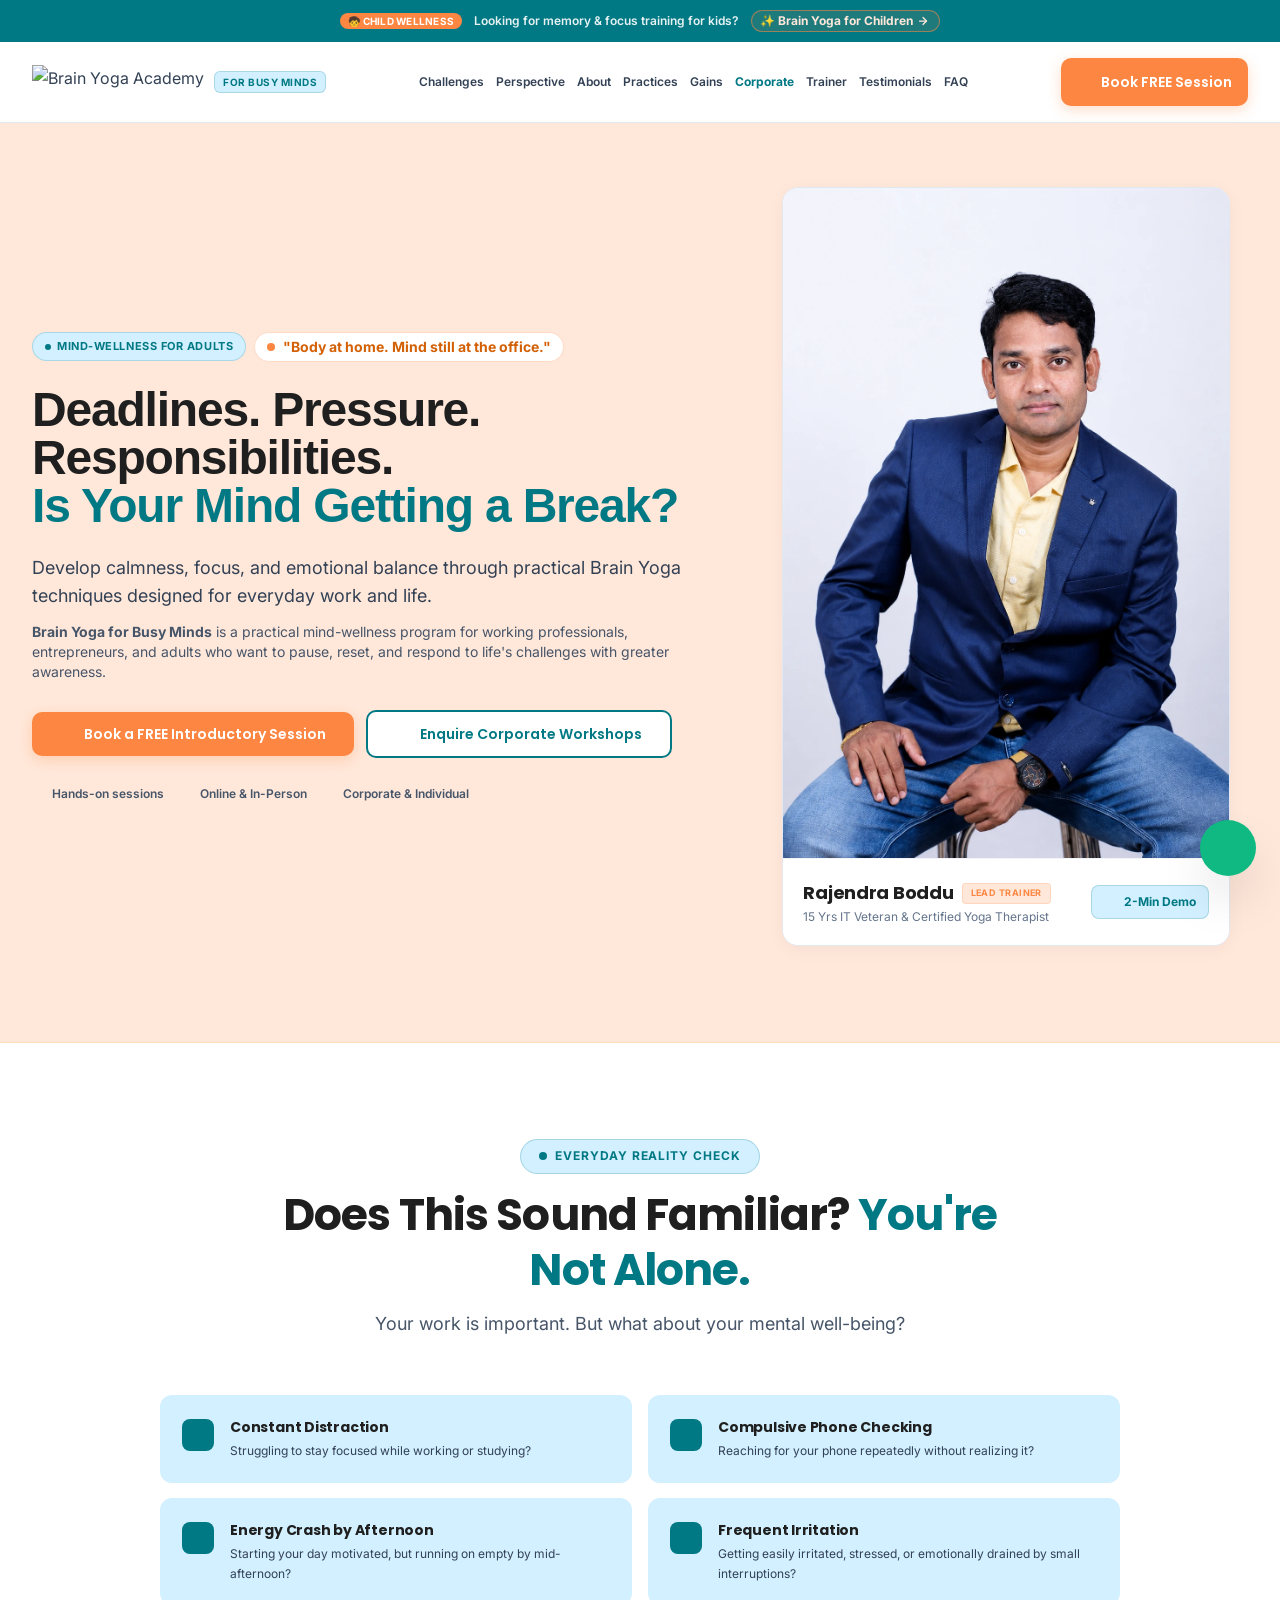
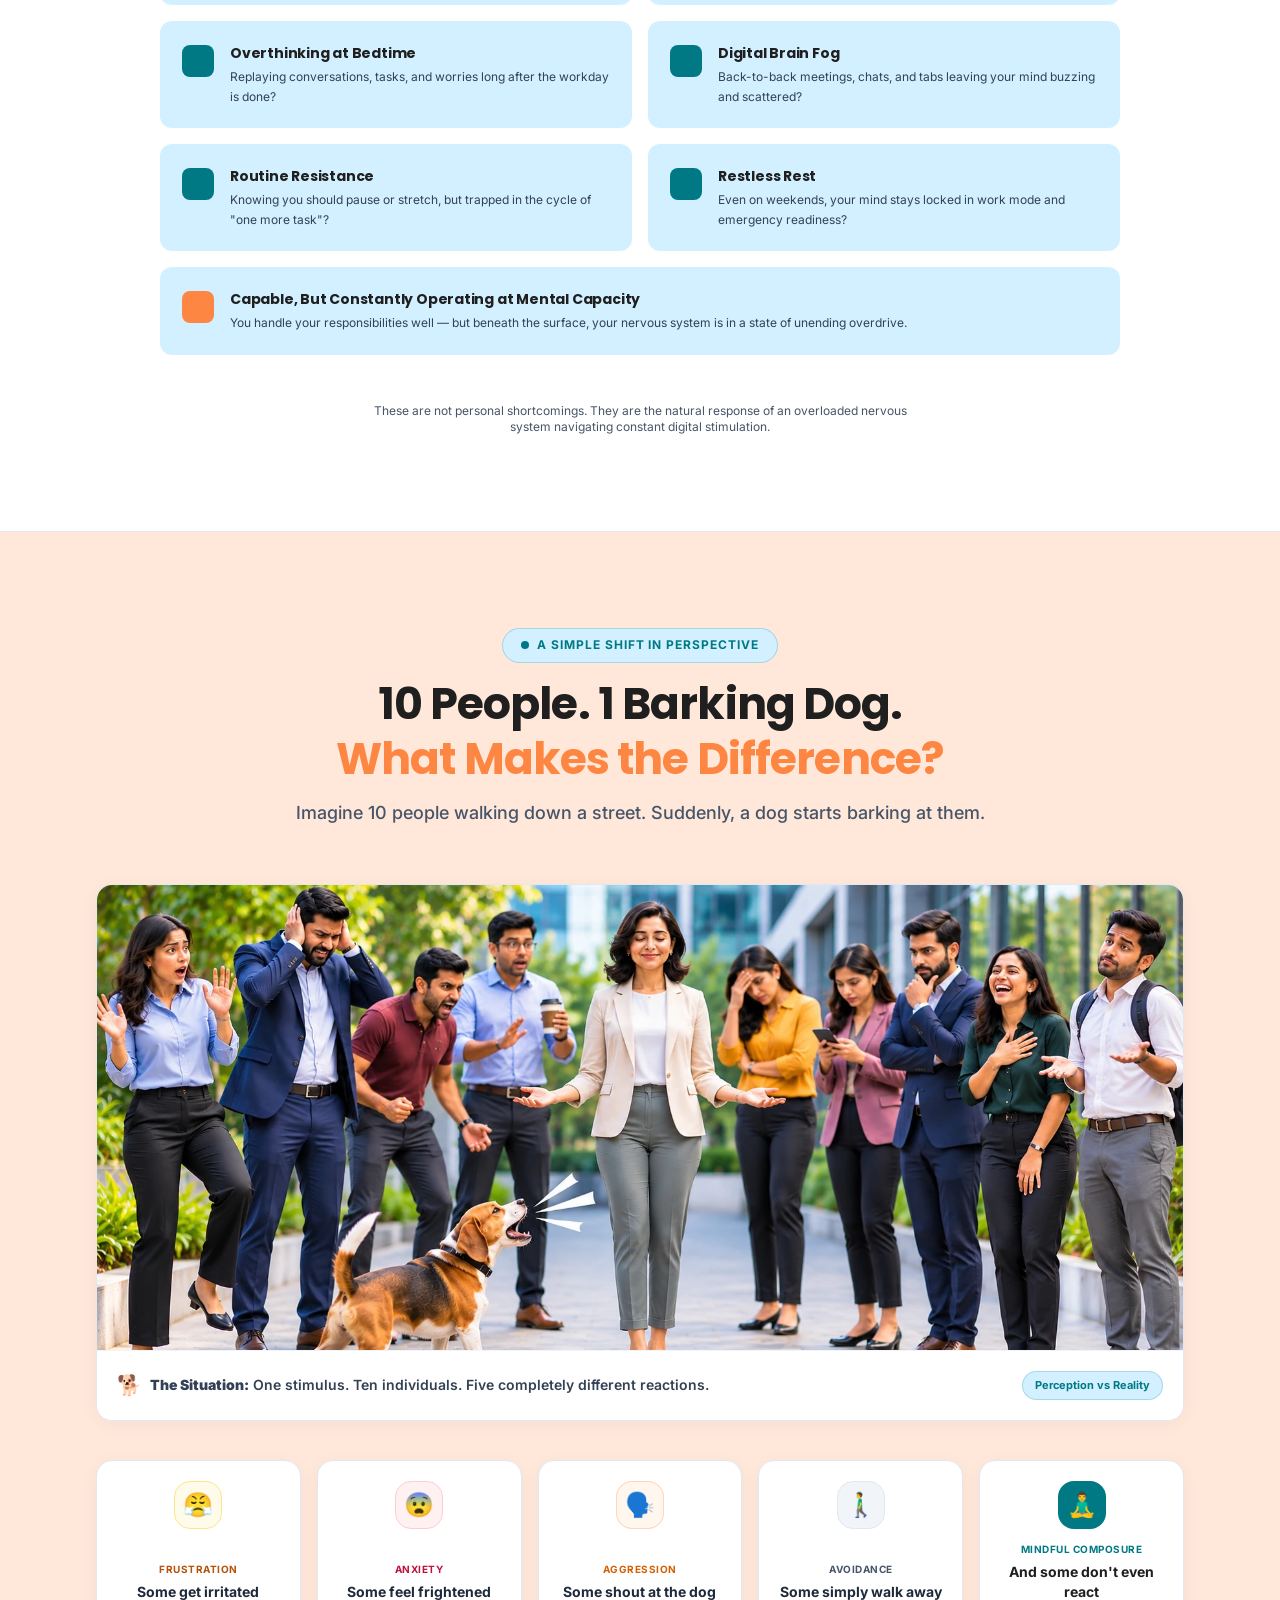
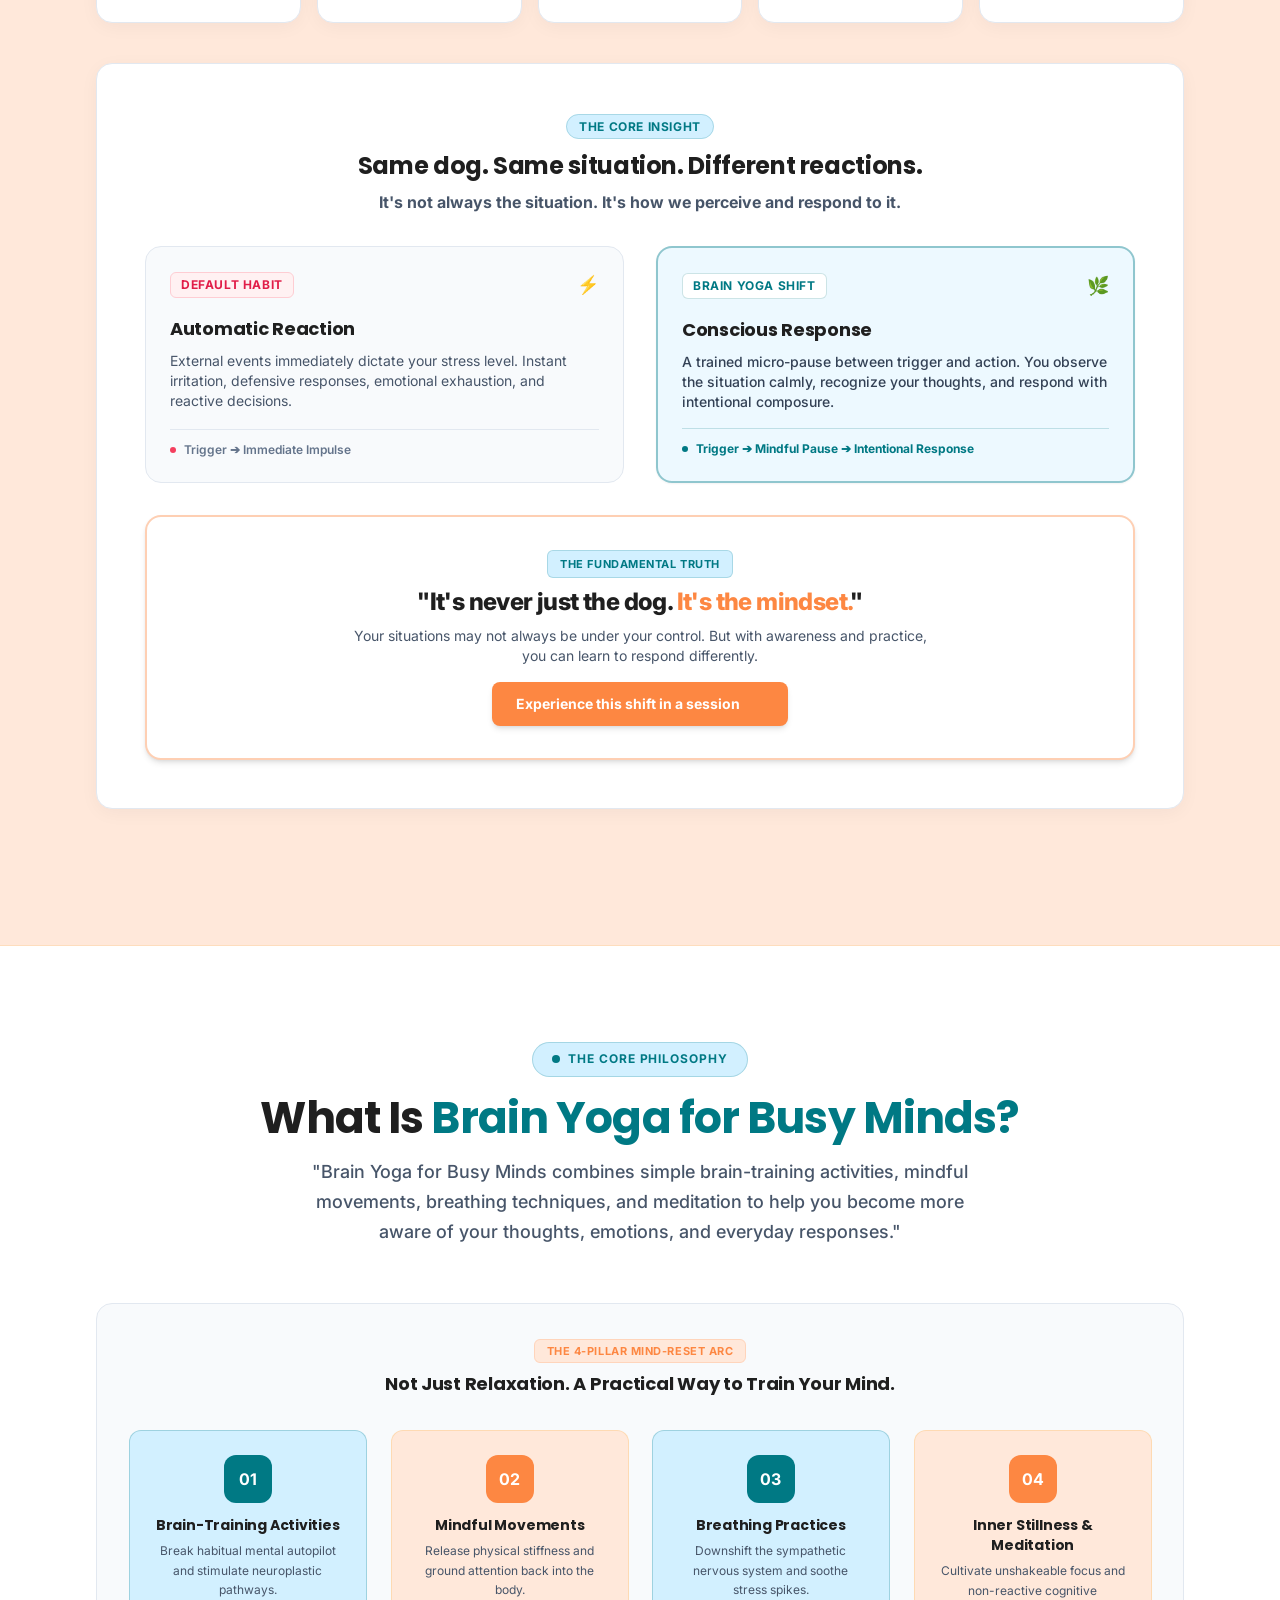
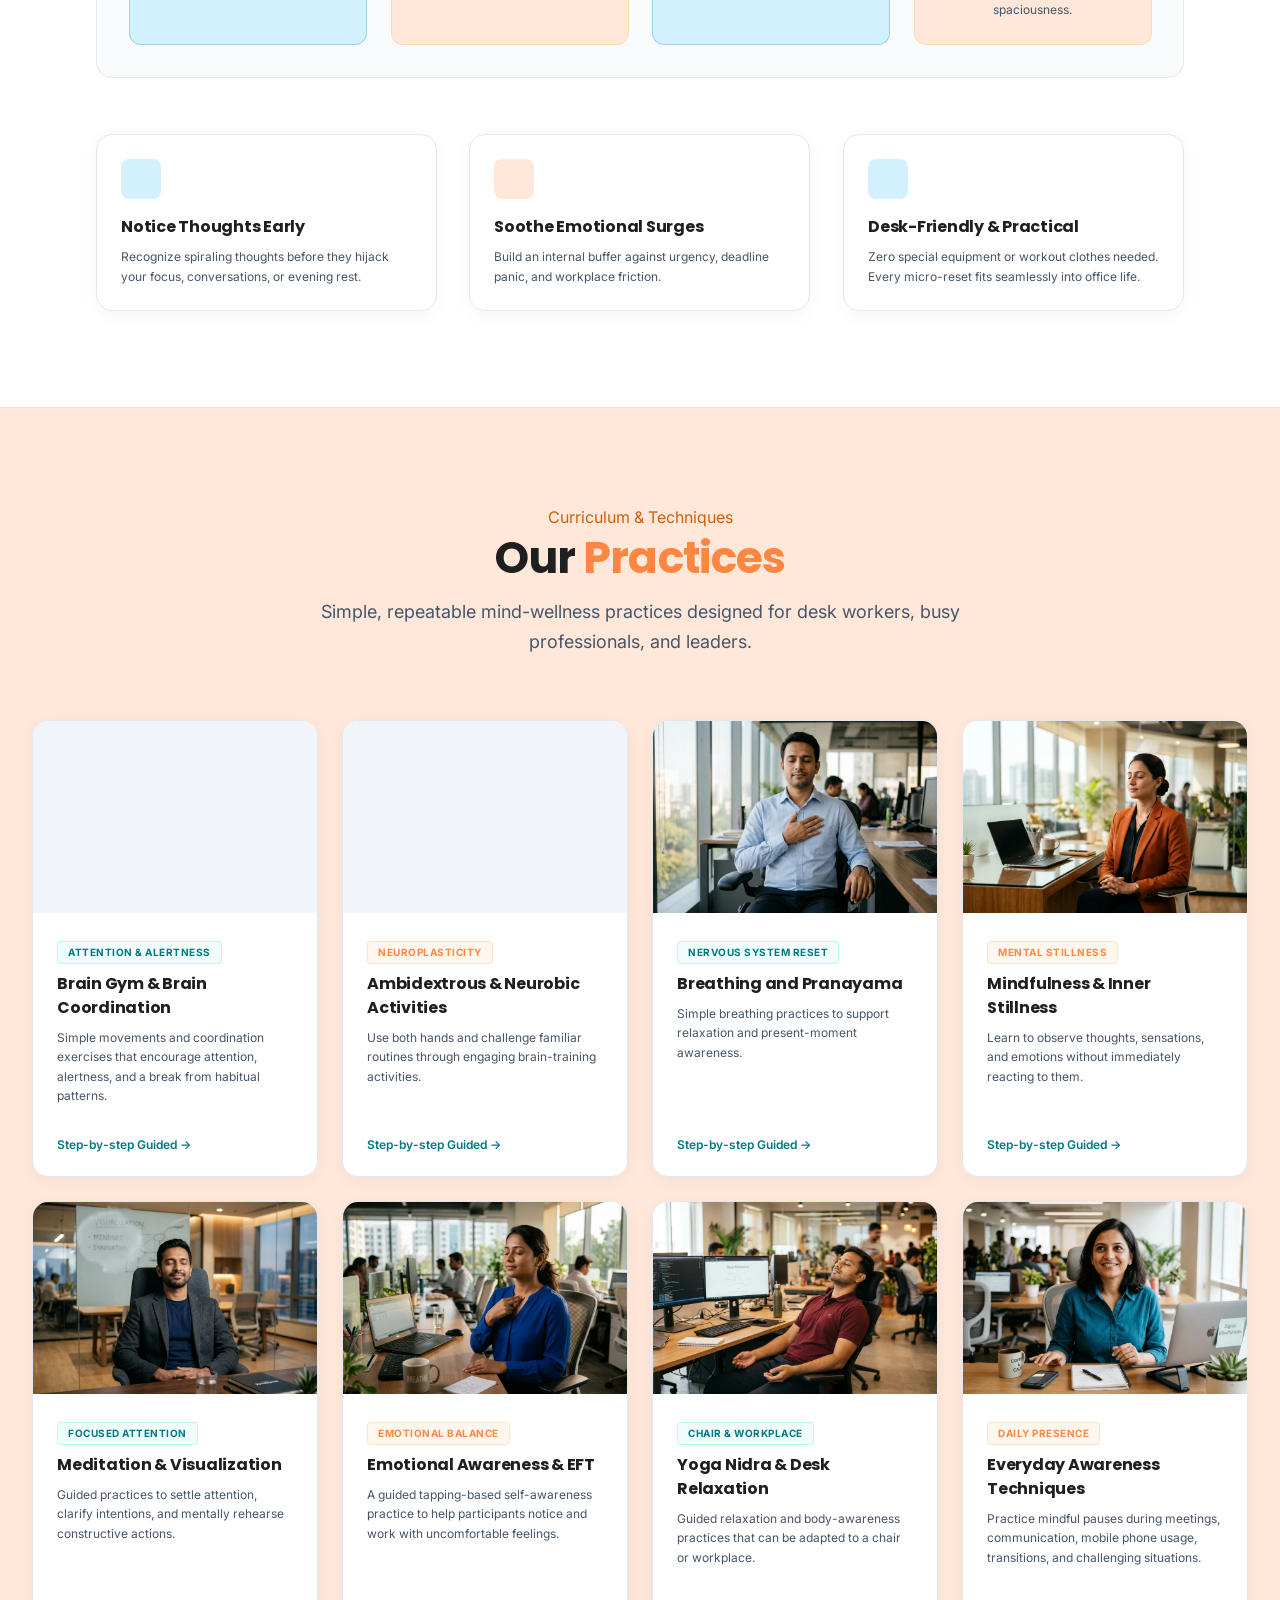
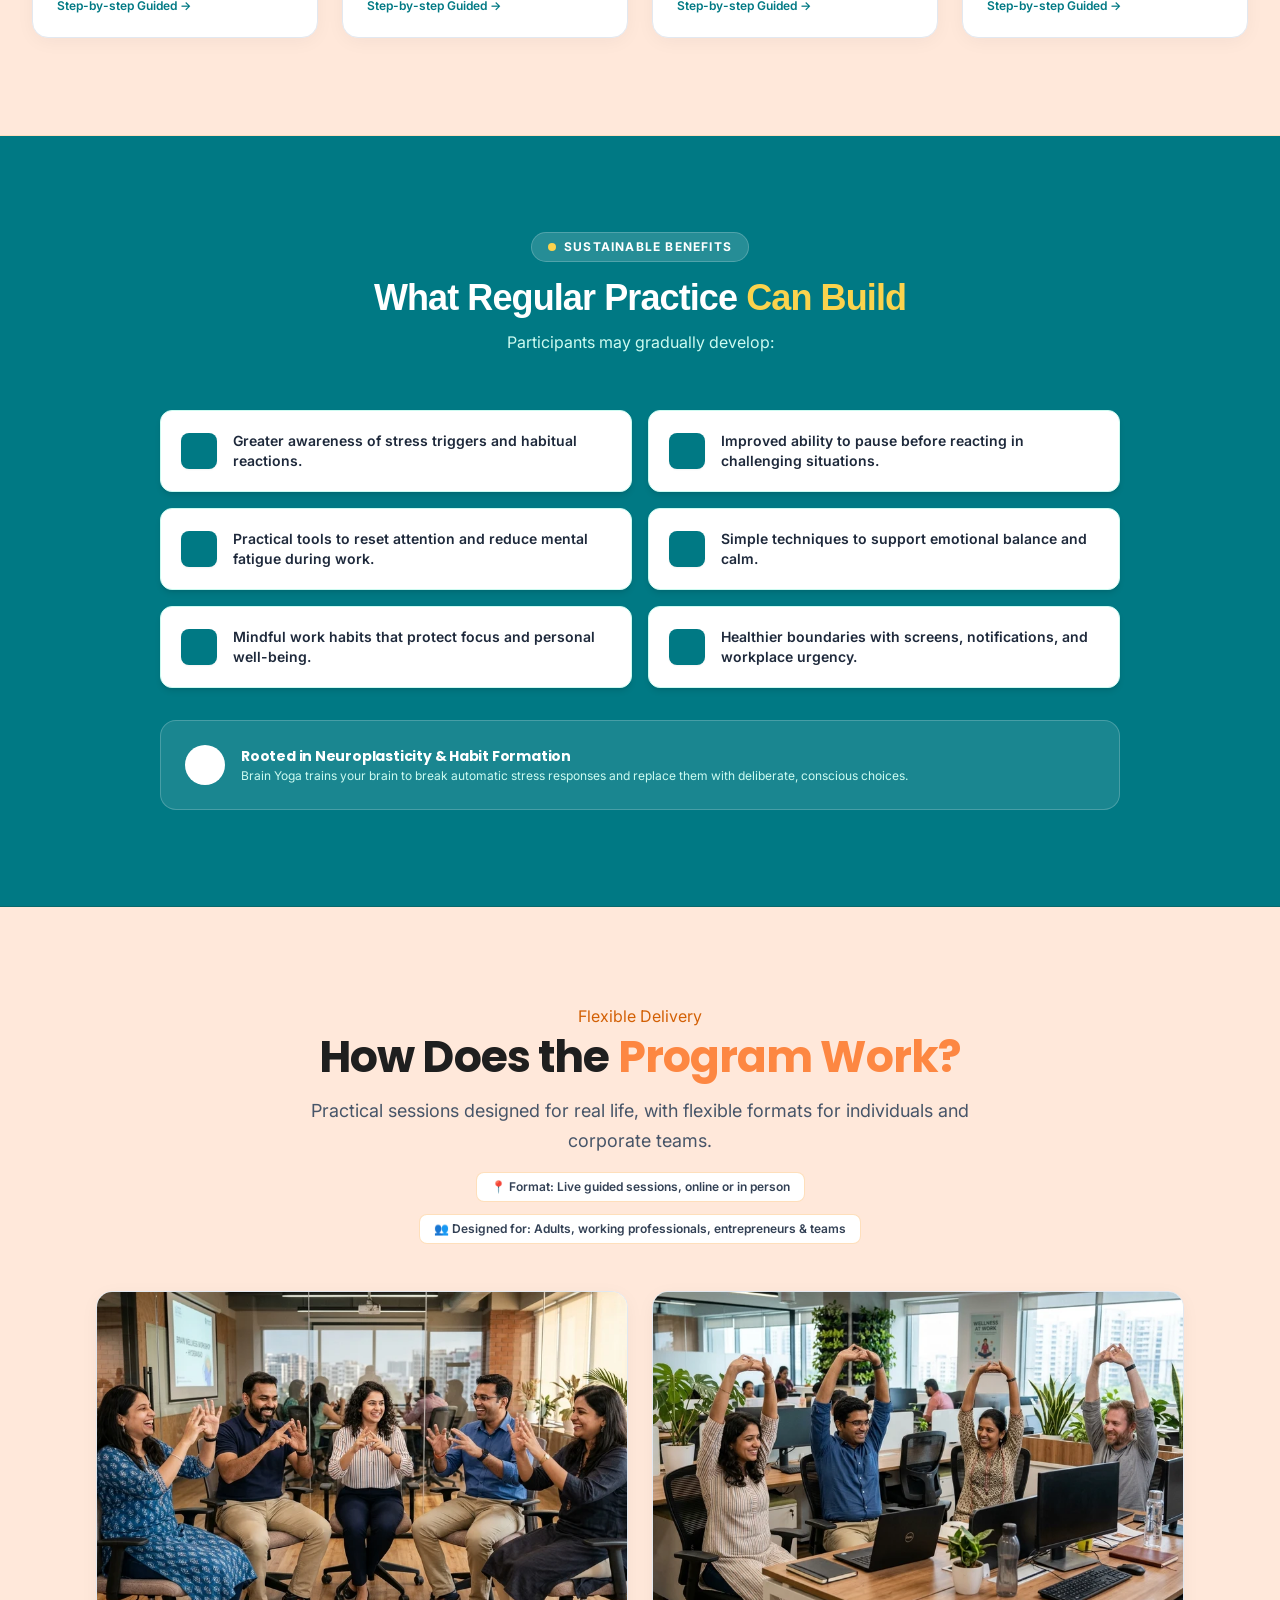
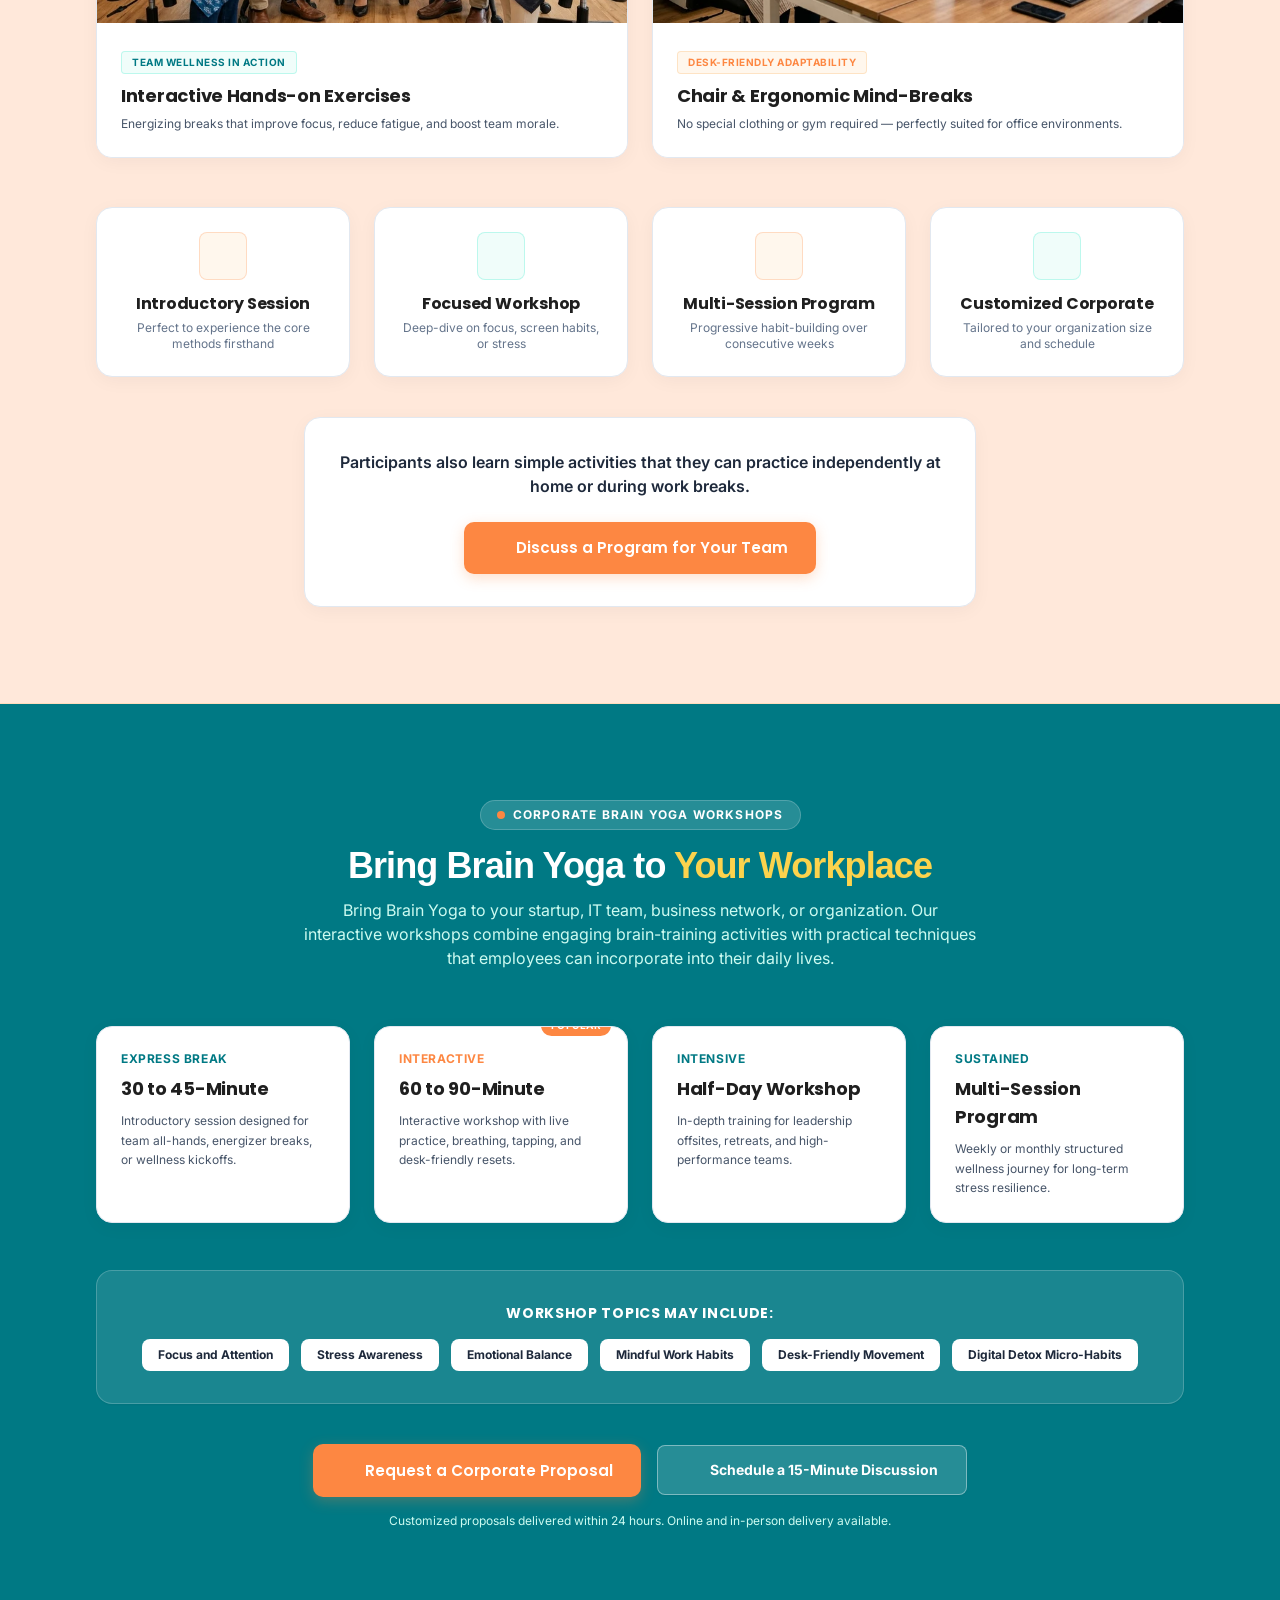
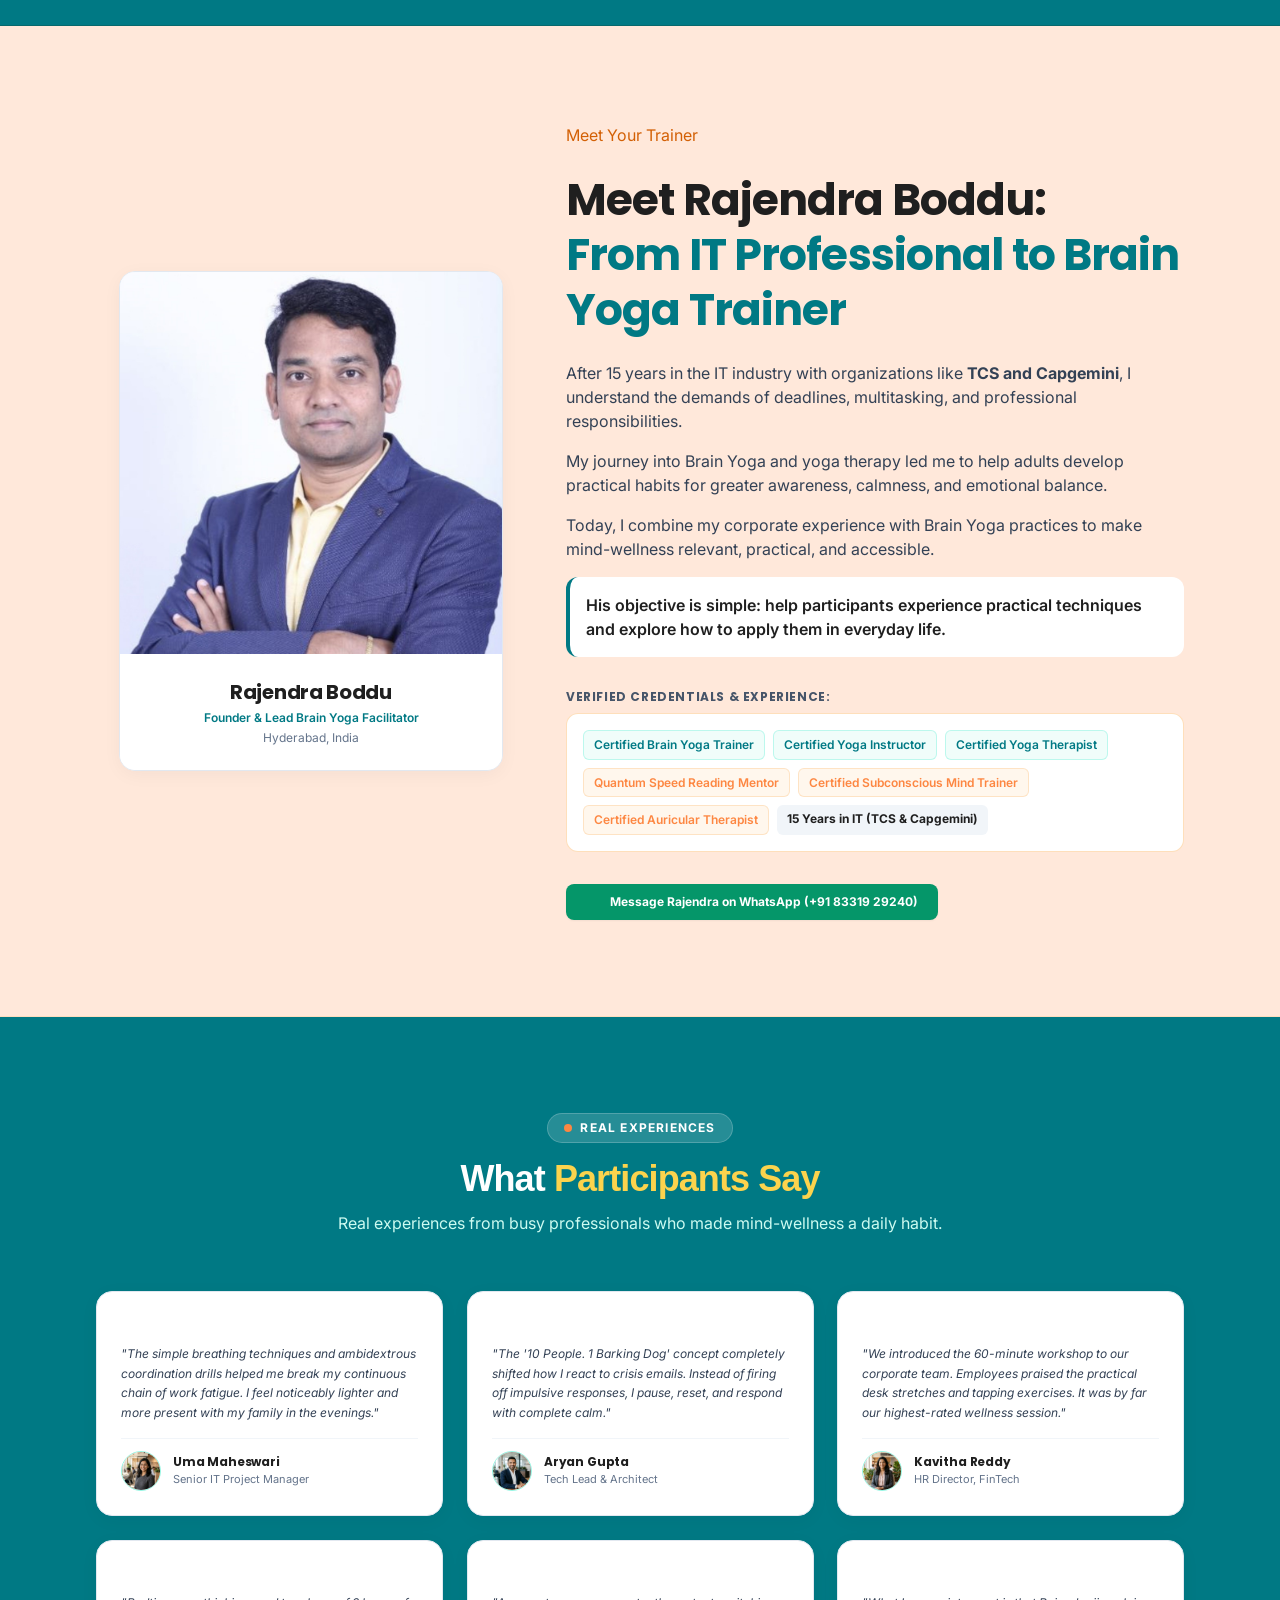
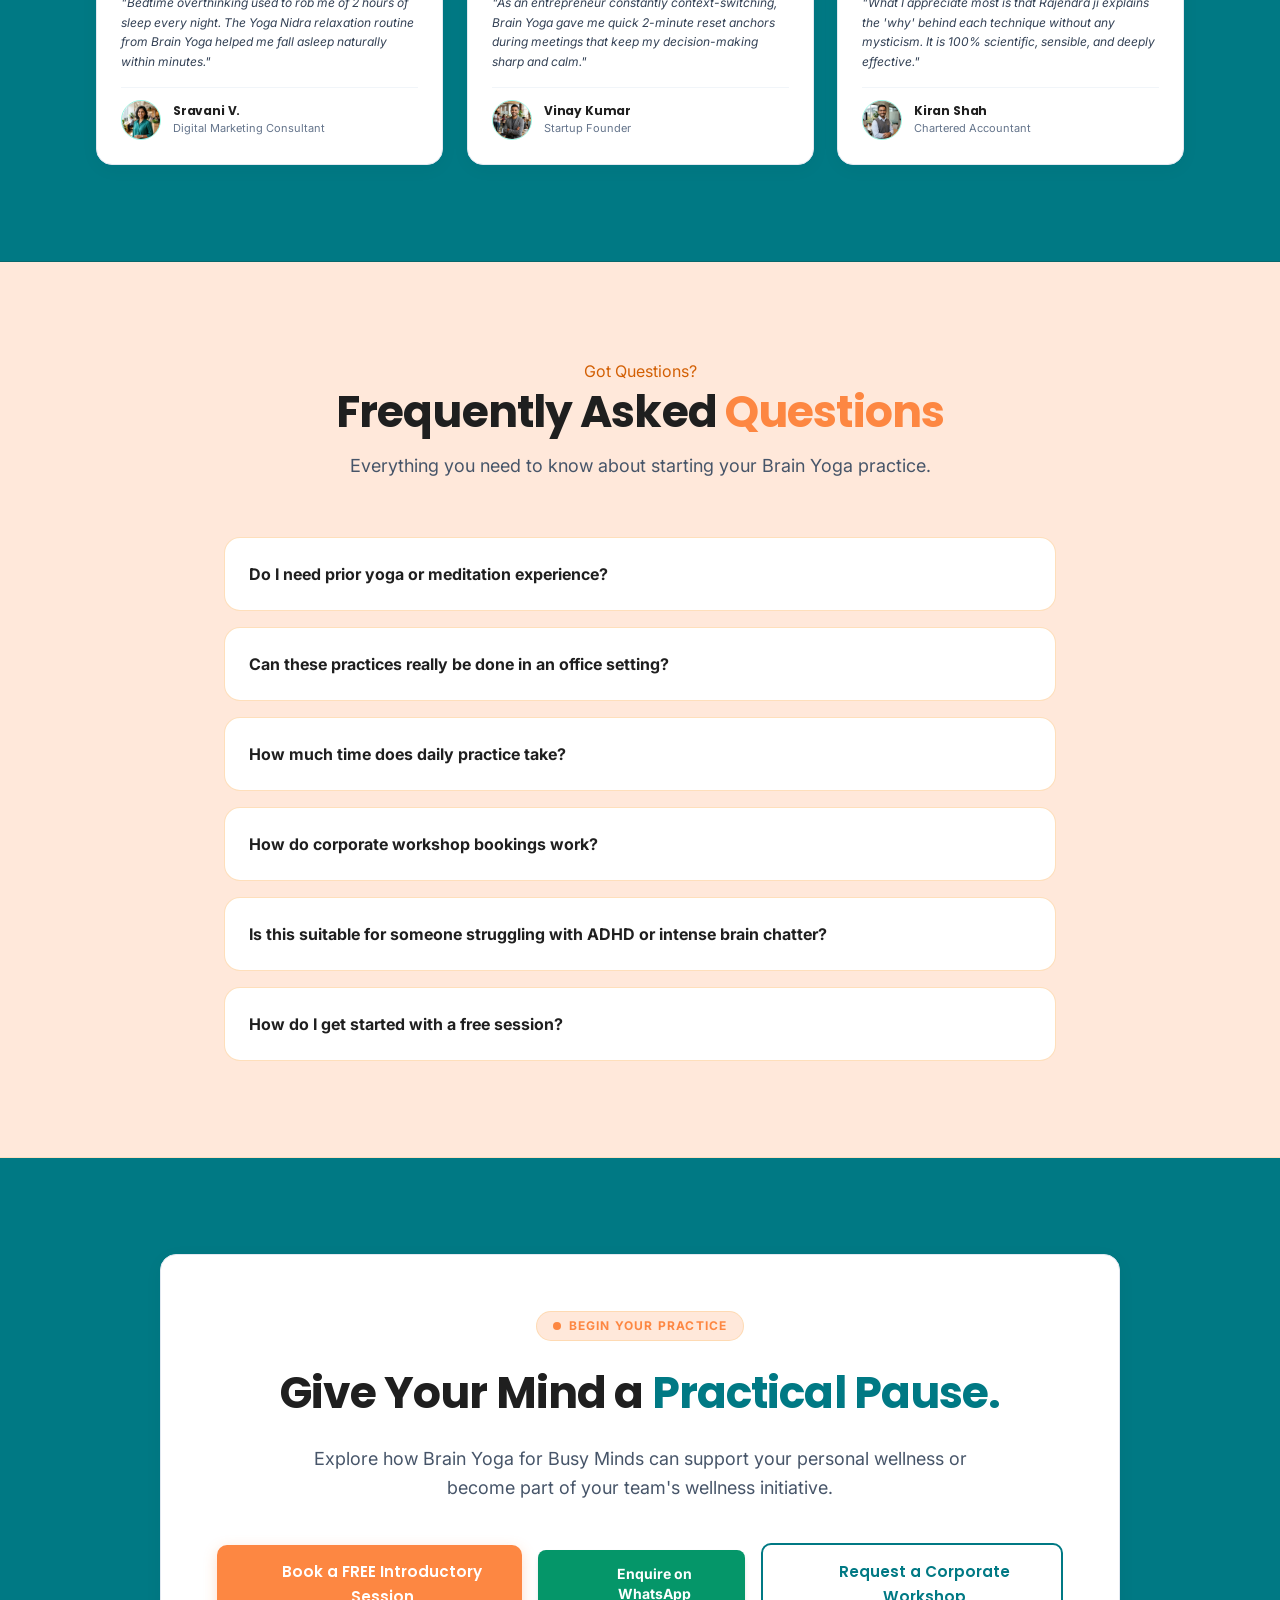
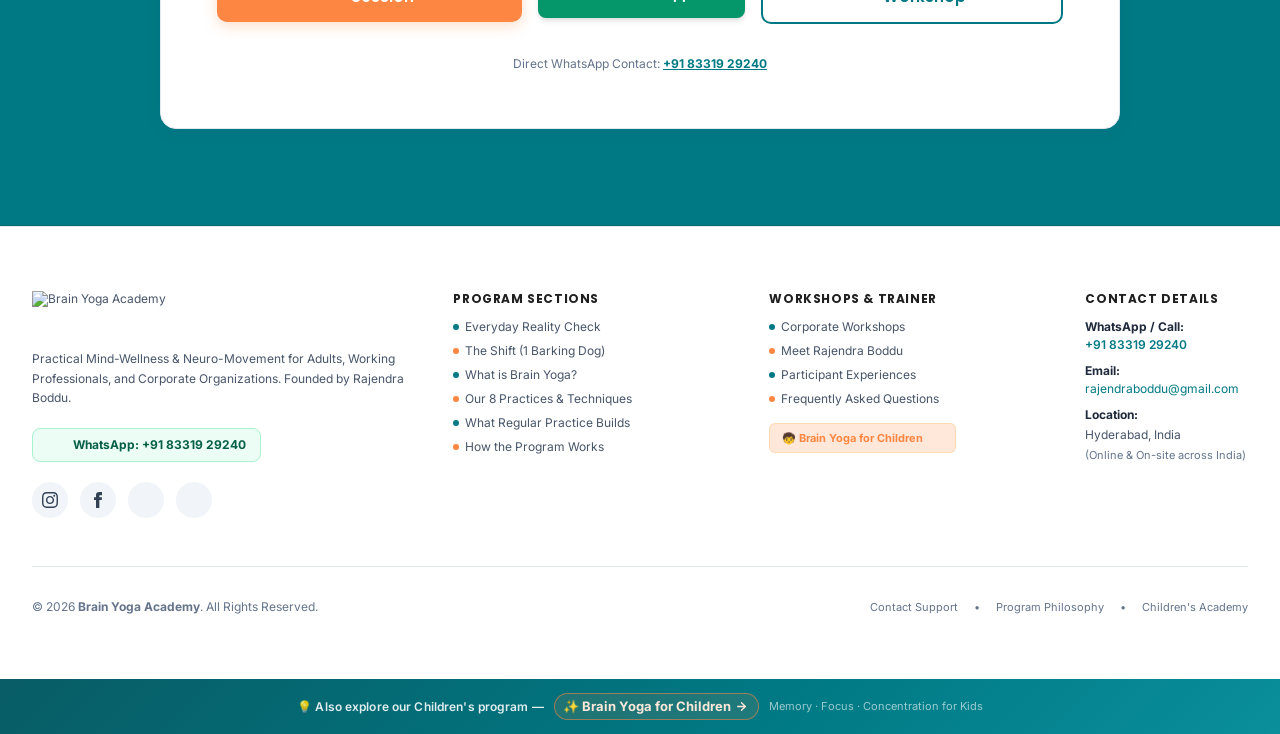
==== commit eae4d531: "fix(header): resolve Book FREE Session button clipping on desktop - Optimize navigation link labels " ====
--- a/brain-yoga-for-busy-minds/index.html
+++ b/brain-yoga-for-busy-minds/index.html
@@ -31,6 +31,11 @@
 
         
         /* Bulletproof Header & Logo Constraints across all devices */
+        html, body {
+            overflow-x: hidden !important;
+            width: 100% !important;
+            max-width: 100vw !important;
+        }
         header {
             position: sticky !important;
             top: 0 !important;
@@ -41,10 +46,19 @@
             width: 100% !important;
             max-width: 100vw !important;
         }
+        .by-header-inner {
+            max-width: 1360px !important;
+            width: 100% !important;
+            box-sizing: border-box !important;
+        }
         .by-brand-logo {
             height: 35px !important;
             max-height: 35px !important;
             width: auto !important;
+            max-width: 200px !important;
+            object-fit: contain !important;
+            display: block !important;
+        }
             max-width: 200px !important;
             object-fit: contain !important;
             display: block !important;
@@ -452,6 +466,11 @@
     <style>
         
         /* Bulletproof Header & Logo Constraints across all devices */
+        html, body {
+            overflow-x: hidden !important;
+            width: 100% !important;
+            max-width: 100vw !important;
+        }
         header {
             position: sticky !important;
             top: 0 !important;
@@ -462,10 +481,19 @@
             width: 100% !important;
             max-width: 100vw !important;
         }
+        .by-header-inner {
+            max-width: 1360px !important;
+            width: 100% !important;
+            box-sizing: border-box !important;
+        }
         .by-brand-logo {
             height: 35px !important;
             max-height: 35px !important;
             width: auto !important;
+            max-width: 200px !important;
+            object-fit: contain !important;
+            display: block !important;
+        }
             max-width: 200px !important;
             object-fit: contain !important;
             display: block !important;
@@ -870,7 +898,7 @@
     <!-- ========================================================================= -->
     <!-- TOP FLICKERING BAR: BRAIN YOGA FOR CHILDREN LINK                         -->
     <!-- ========================================================================= -->
-    <aside aria-label="Program Announcement" class="bg-[#007984] py-2.5 px-3 sm:px-4 text-center text-xs font-semibold text-white shadow-sm">
+    <aside aria-label="Program Announcement" class="bg-[#007984] py-2.5 px-3 sm:px-4 text-center text-xs font-semibold text-white shadow-sm" style="width: 100% !important; overflow: hidden !important; box-sizing: border-box !important;">
         <div class="max-w-7xl mx-auto flex items-center justify-center gap-2 sm:gap-3 flex-wrap text-center leading-tight">
             <span class="inline-flex items-center px-2 py-0.5 rounded-full text-[10px] font-bold uppercase bg-brandOrange text-white whitespace-nowrap tracking-wide">
                 &#x1F9D2; Child Wellness
@@ -889,22 +917,22 @@
     <!-- TOP STICKY NAVBAR (Bulletproof Responsive: Desktop, Laptop, Tablet, Mobile)-->
     <!-- ========================================================================= -->
     <header class="sticky top-0 z-50 w-full bg-white/98 backdrop-blur-md border-b border-slate-200 shadow-xs transition-all">
-        <div class="max-w-7xl mx-auto px-3 sm:px-6 lg:px-8 h-16 lg:h-20 flex items-center justify-between gap-2 sm:gap-4">
+        <div class="by-header-inner max-w-[1360px] mx-auto px-4 sm:px-6 lg:px-8 h-16 lg:h-20 flex items-center justify-between gap-3 sm:gap-4">
             
             <!-- Official Brand Logo -->
             <a href="https://brainyogaacademy.com/brain-yoga-for-busy-minds/" class="flex items-center gap-2 sm:gap-2.5 flex-shrink-0 no-underline" style="display: flex !important; align-items: center !important; text-decoration: none !important;">
-                <img fetchpriority="high" decoding="async" src="https://brainyogaacademy.com/wp-content/uploads/2026/11/official_logo.png" alt="Brain Yoga Academy" class="by-brand-logo" style="width: auto !important; object-fit: contain !important; display: block !important;">
+                <img fetchpriority="high" decoding="async" src="https://brainyogaacademy.com/wp-content/uploads/2026/11/official_logo.png" alt="Brain Yoga Academy" class="by-brand-logo" style="height: 35px !important; max-height: 35px !important; width: auto !important; max-width: 200px !important; object-fit: contain !important; display: block !important;">
                 <span class="hidden sm:inline-block text-[10px] font-bold uppercase tracking-wider text-brandTeal bg-brandTealLight px-2 py-0.5 rounded-md border border-brandTeal/20 whitespace-nowrap">
                     For Busy Minds
                 </span>
             </a>
 
-            <!-- Desktop Navigation Links (Responsive xl:flex with clean spacing) -->
-            <nav class="hidden xl:flex items-center gap-2.5 2xl:gap-5 text-xs 2xl:text-sm font-semibold text-slate-700 whitespace-nowrap">
-                <a href="#challenges" class="hover:text-brandTeal transition-colors">Everyday Challenges</a>
-                <a href="#shift" class="hover:text-brandTeal transition-colors">Shift in Perspective</a>
+            <!-- Desktop Navigation Links (Clean, compact labels for perfect breathing room) -->
+            <nav class="hidden xl:flex items-center gap-3 2xl:gap-4 text-xs font-semibold text-slate-700 whitespace-nowrap">
+                <a href="#challenges" class="hover:text-brandTeal transition-colors">Challenges</a>
+                <a href="#shift" class="hover:text-brandTeal transition-colors">Perspective</a>
                 <a href="#about" class="hover:text-brandTeal transition-colors">About</a>
-                <a href="#practices" class="hover:text-brandTeal transition-colors">Our Practices</a>
+                <a href="#practices" class="hover:text-brandTeal transition-colors">Practices</a>
                 <a href="#benefits" class="hover:text-brandTeal transition-colors">Gains</a>
                 <a href="#corporate" class="hover:text-brandTeal transition-colors text-brandTeal font-bold">Corporate</a>
                 <a href="#trainer" class="hover:text-brandTeal transition-colors">Trainer</a>
@@ -913,16 +941,10 @@
             </nav>
 
             <!-- Header Action CTAs -->
-            <div class="flex items-center gap-1.5 sm:gap-3 flex-shrink-0">
-                <a href="https://brainyogaacademy.com/" class="hidden 2xl:inline-flex items-center gap-1.5 px-3 py-1.5 rounded-lg bg-brandPeachLight hover:bg-brandPeachBg text-brandOrangeDark text-xs font-bold border border-brandOrange/20 transition-all">
-                    <span>Kids Yoga</span>
-                    <i data-lucide="arrow-up-right" class="w-3.5 h-3.5"></i>
-                </a>
-
-                <button onclick="openModal('individualModal')" class="by-btn-primary !py-1.5 sm:!py-2 !px-2.5 sm:!px-4 !text-[11px] sm:!text-sm flex items-center gap-1 sm:gap-1.5 whitespace-nowrap">
+            <div class="flex items-center gap-2 sm:gap-3 flex-shrink-0">
+                <button onclick="openModal('individualModal')" class="by-btn-primary !py-2 !px-3.5 sm:!px-4 !text-xs sm:!text-sm flex items-center gap-1.5 whitespace-nowrap flex-shrink-0 shadow-sm">
                     <i data-lucide="calendar" class="w-3.5 h-3.5 sm:w-4 sm:h-4"></i>
-                    <span class="hidden sm:inline">Book FREE Session</span>
-                    <span class="sm:hidden">Book Free</span>
+                    <span>Book FREE Session</span>
                 </button>
 
                 <!-- Mobile & Tablet Hamburger Button (Visible on < 1280px) -->
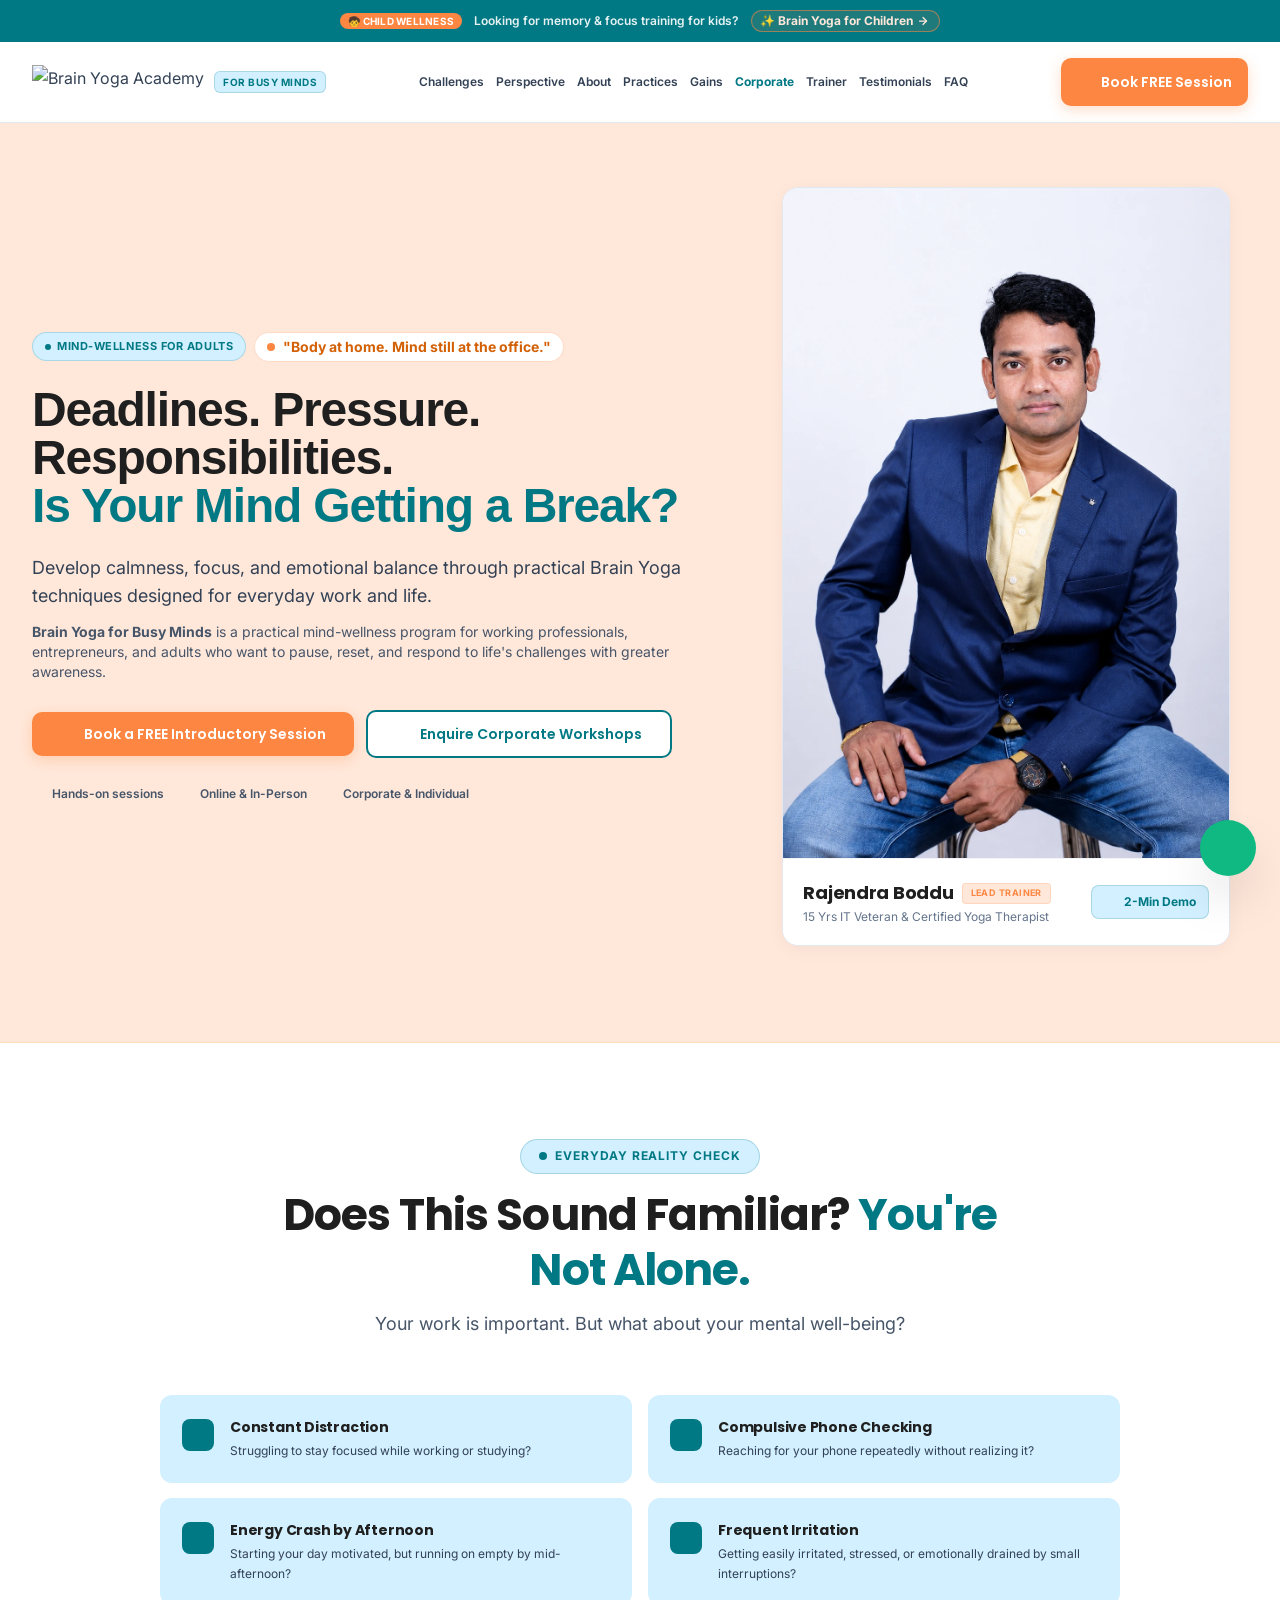
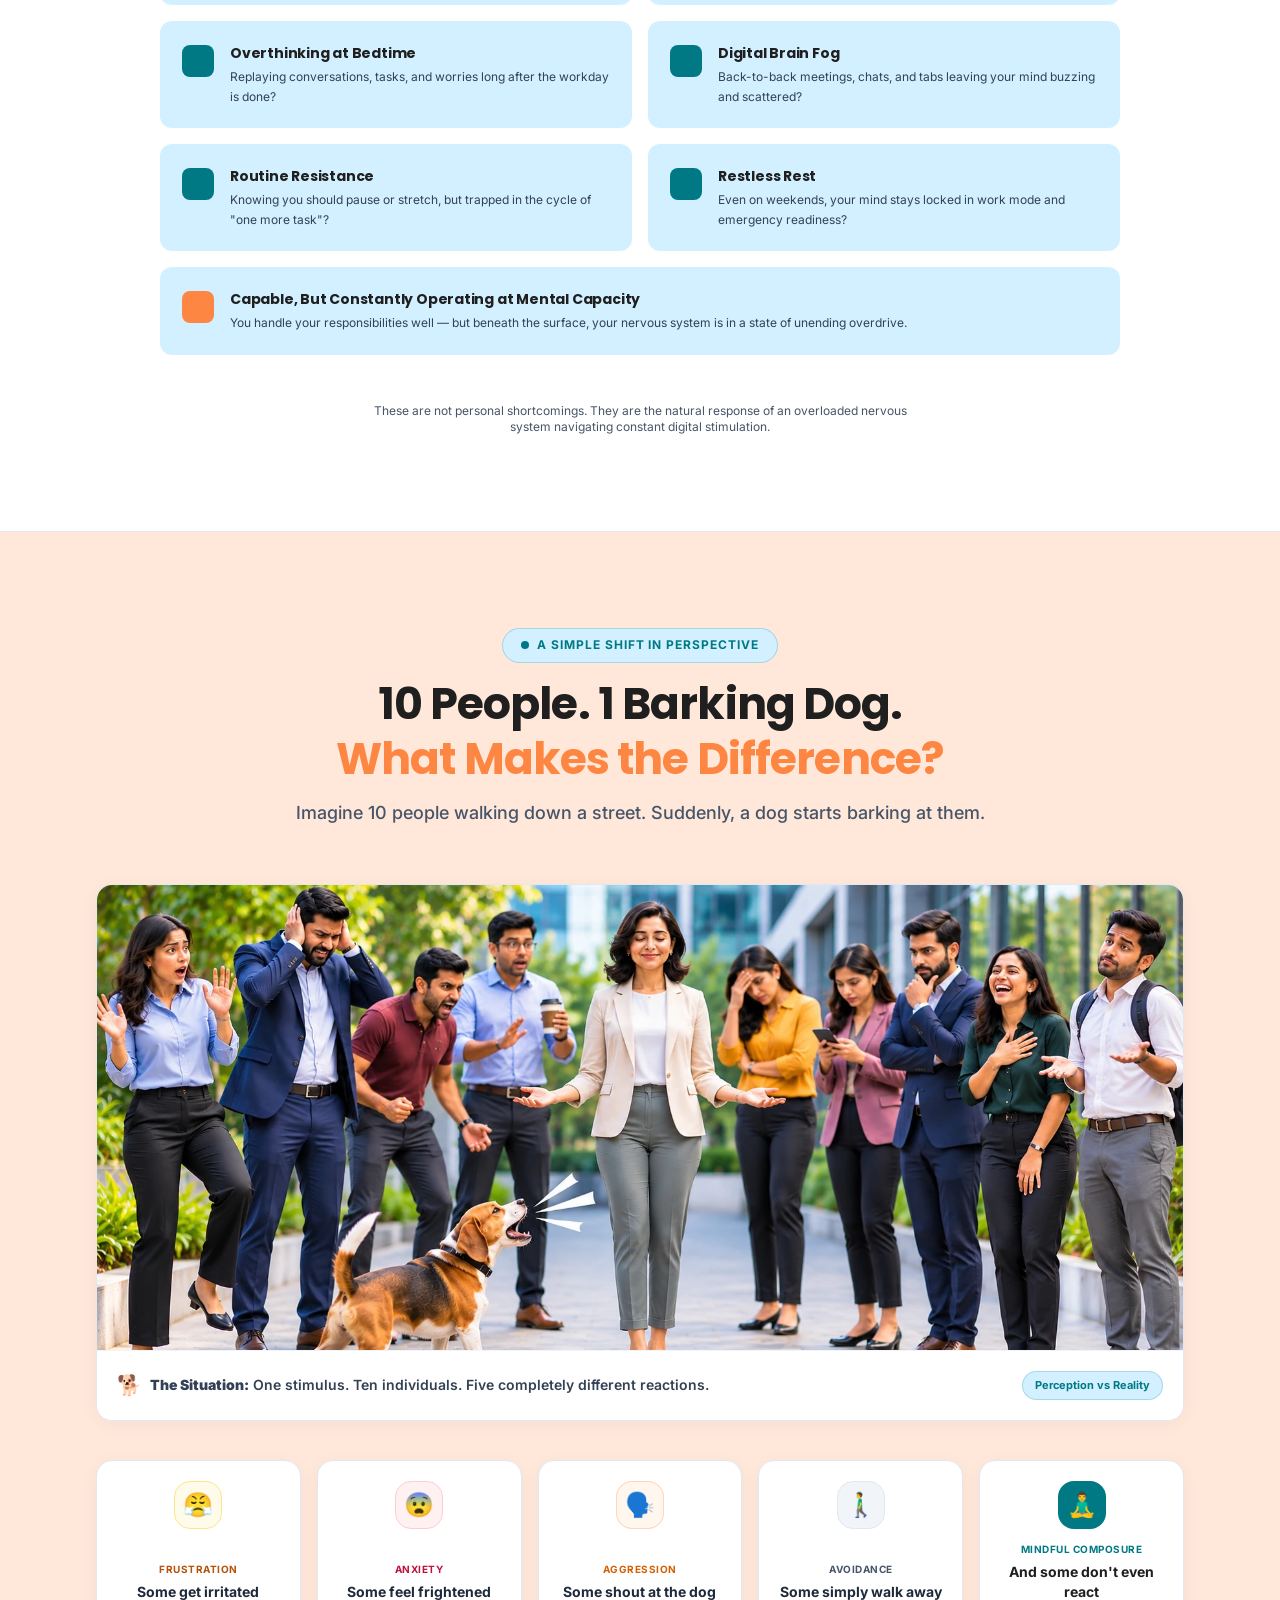
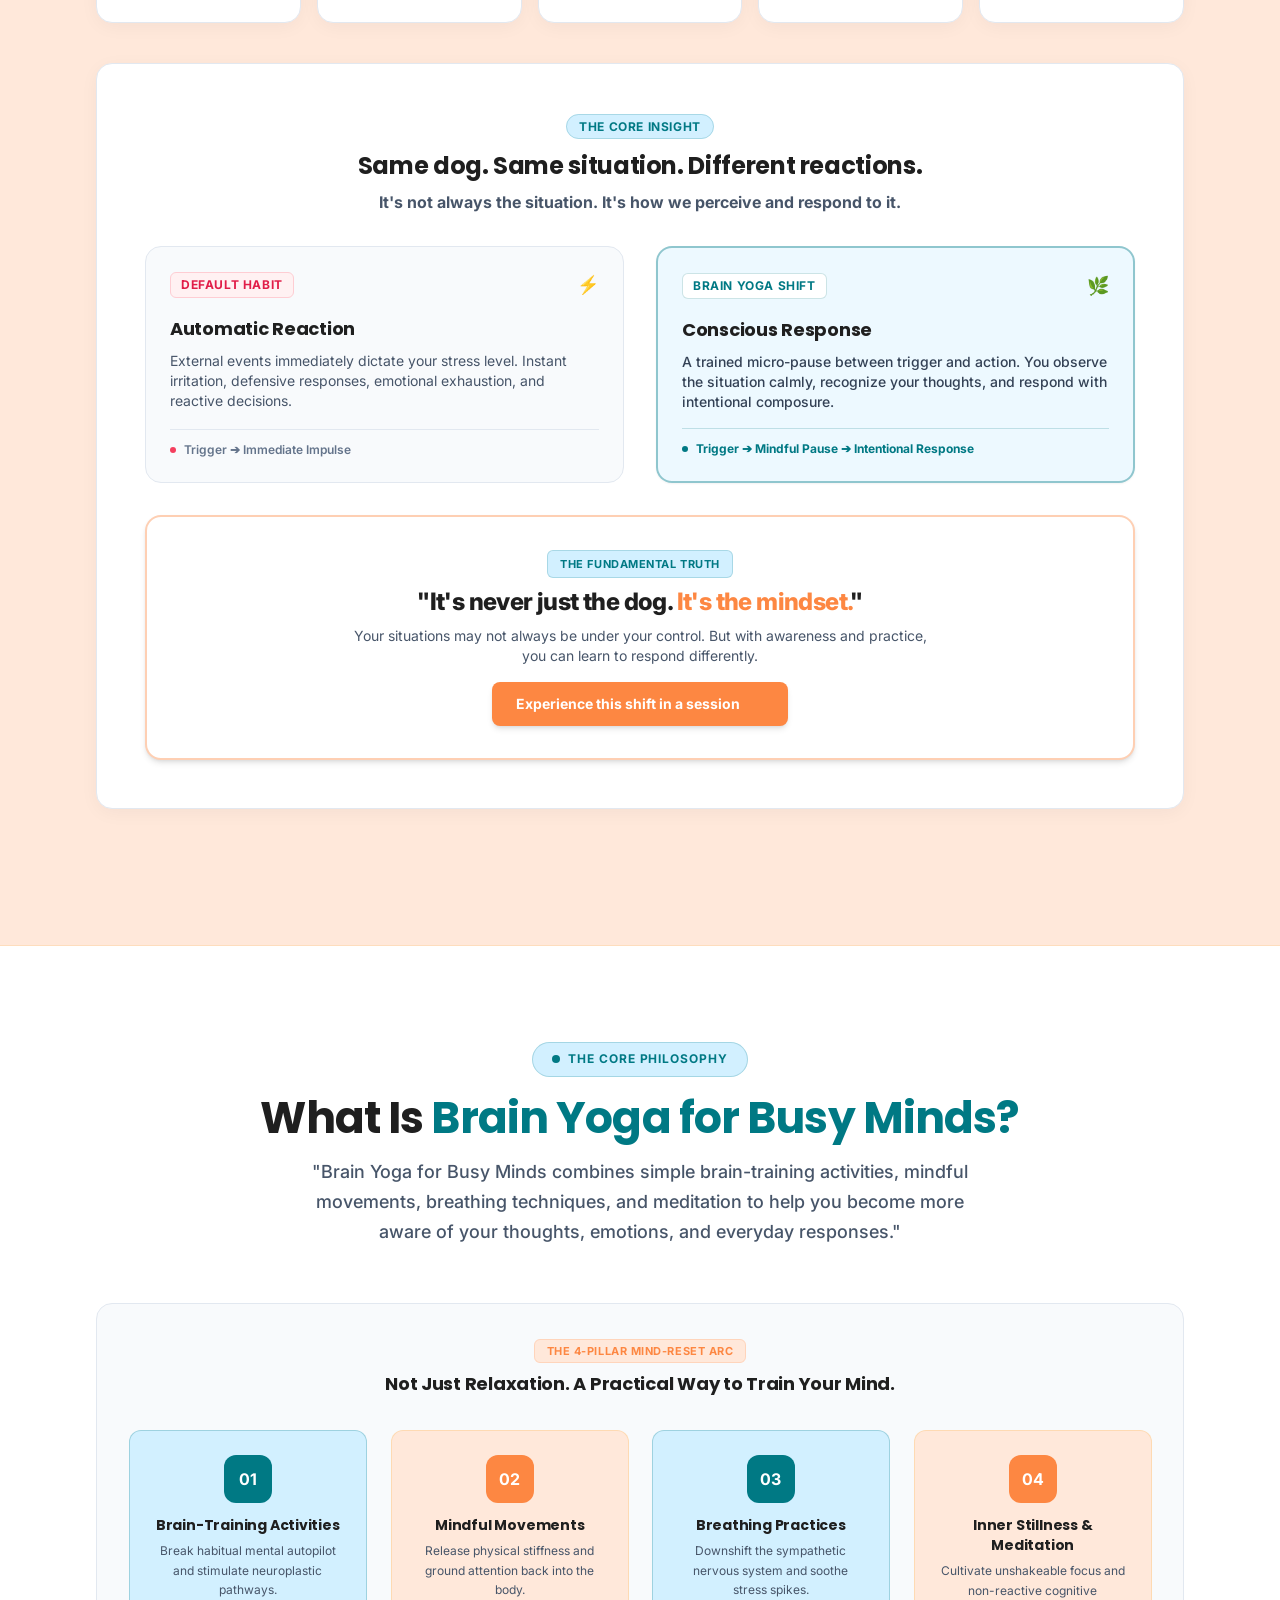
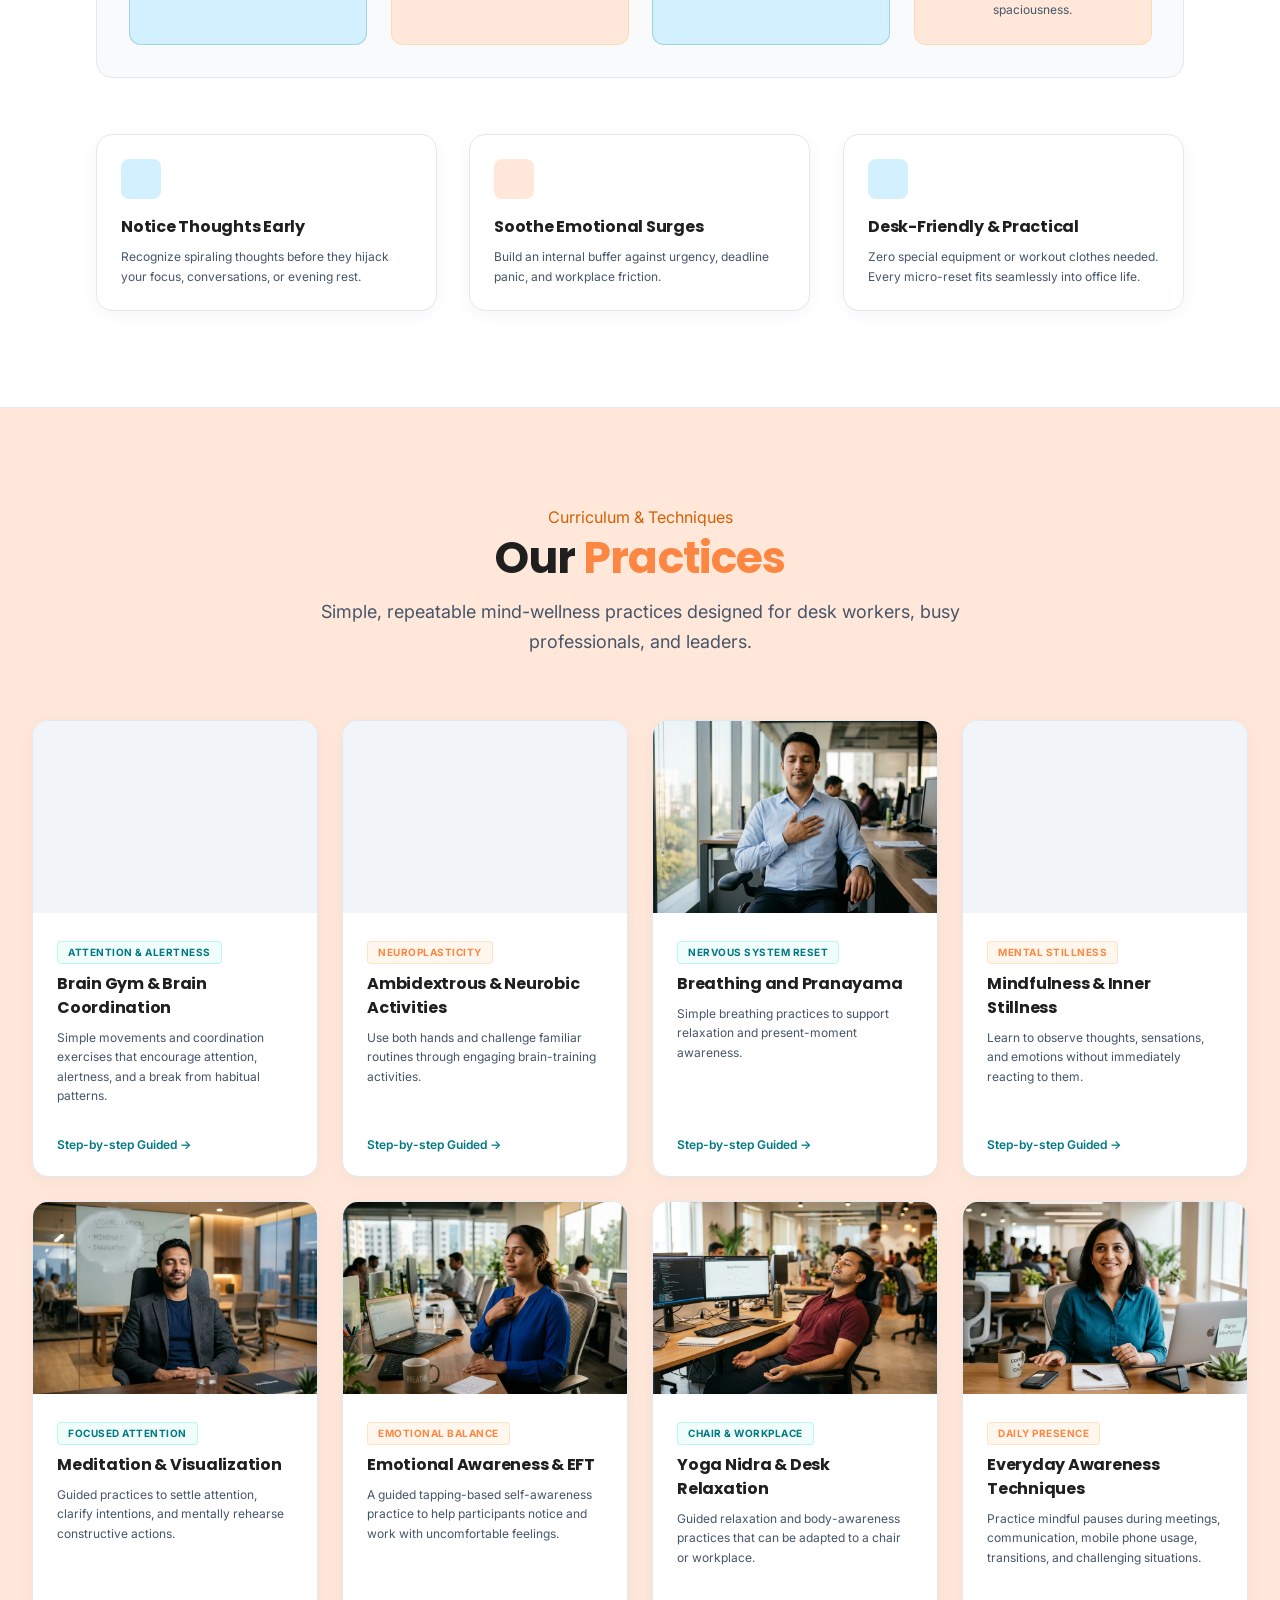
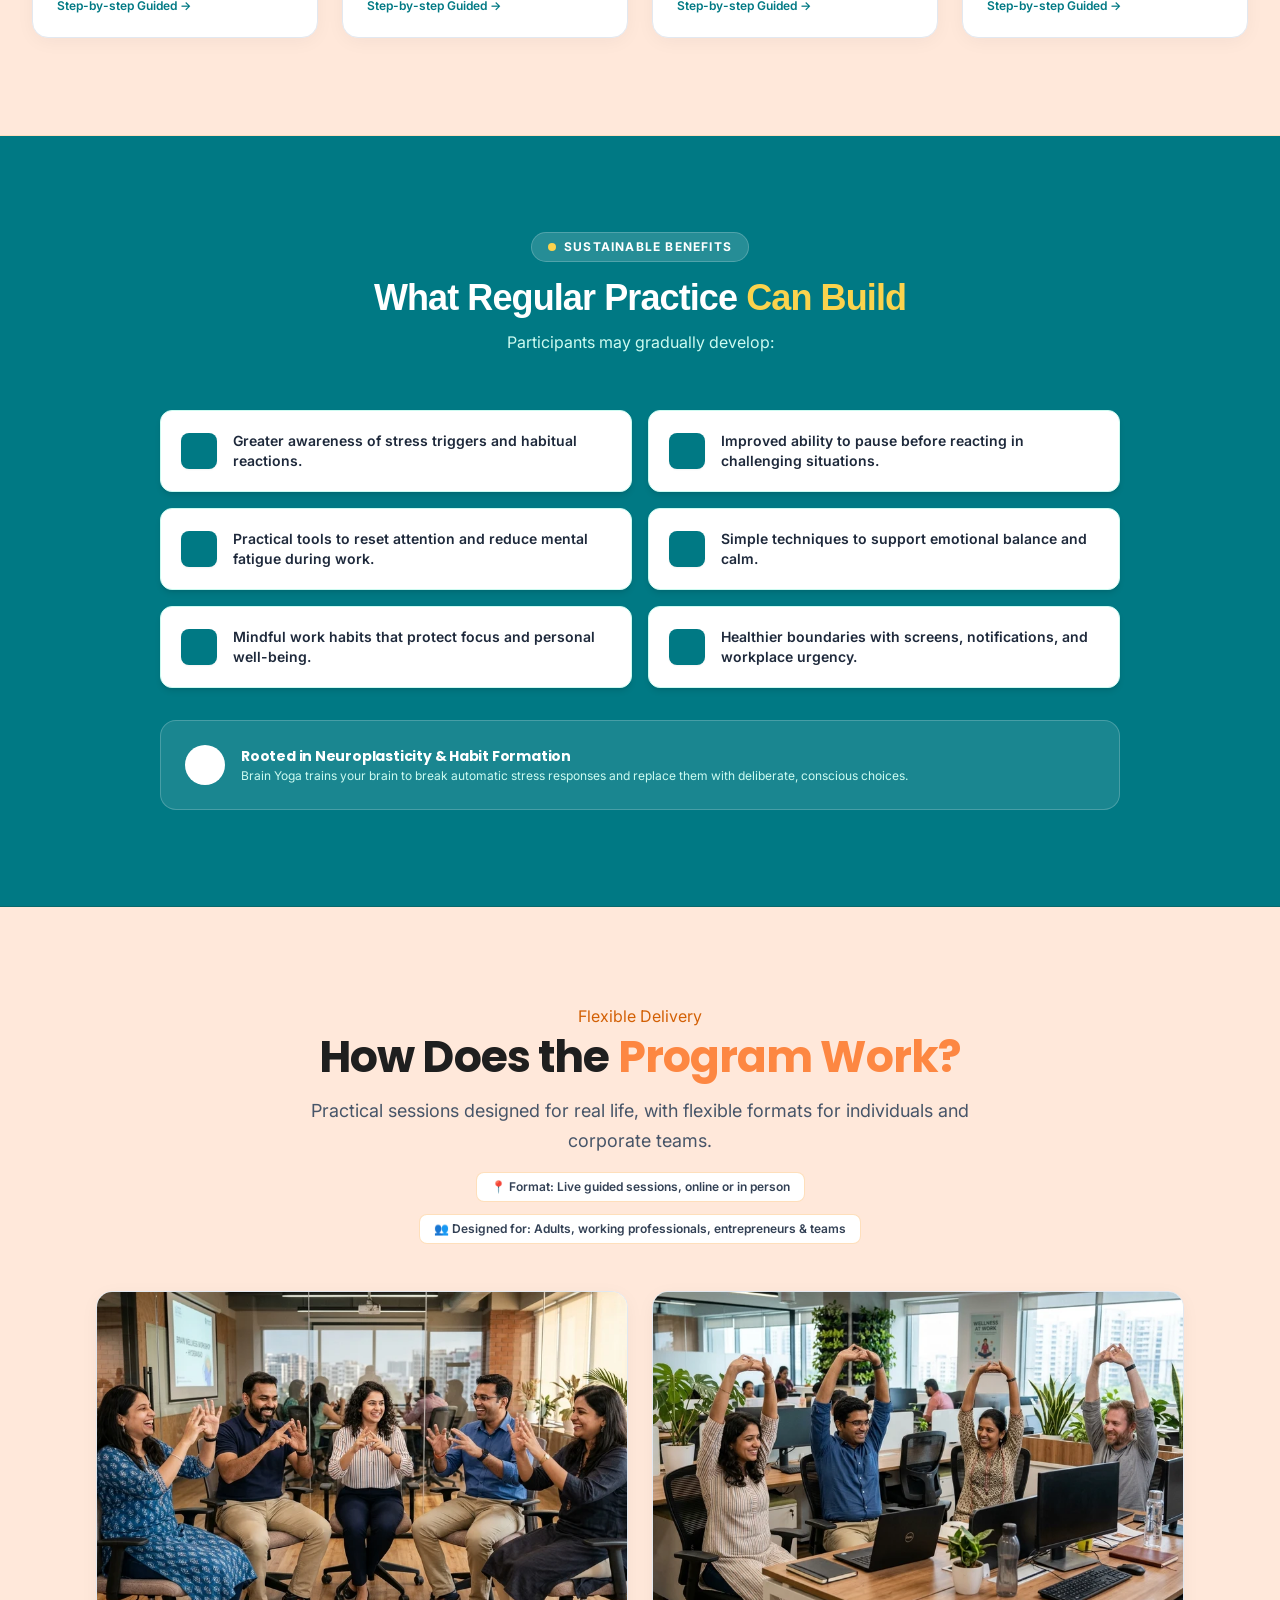
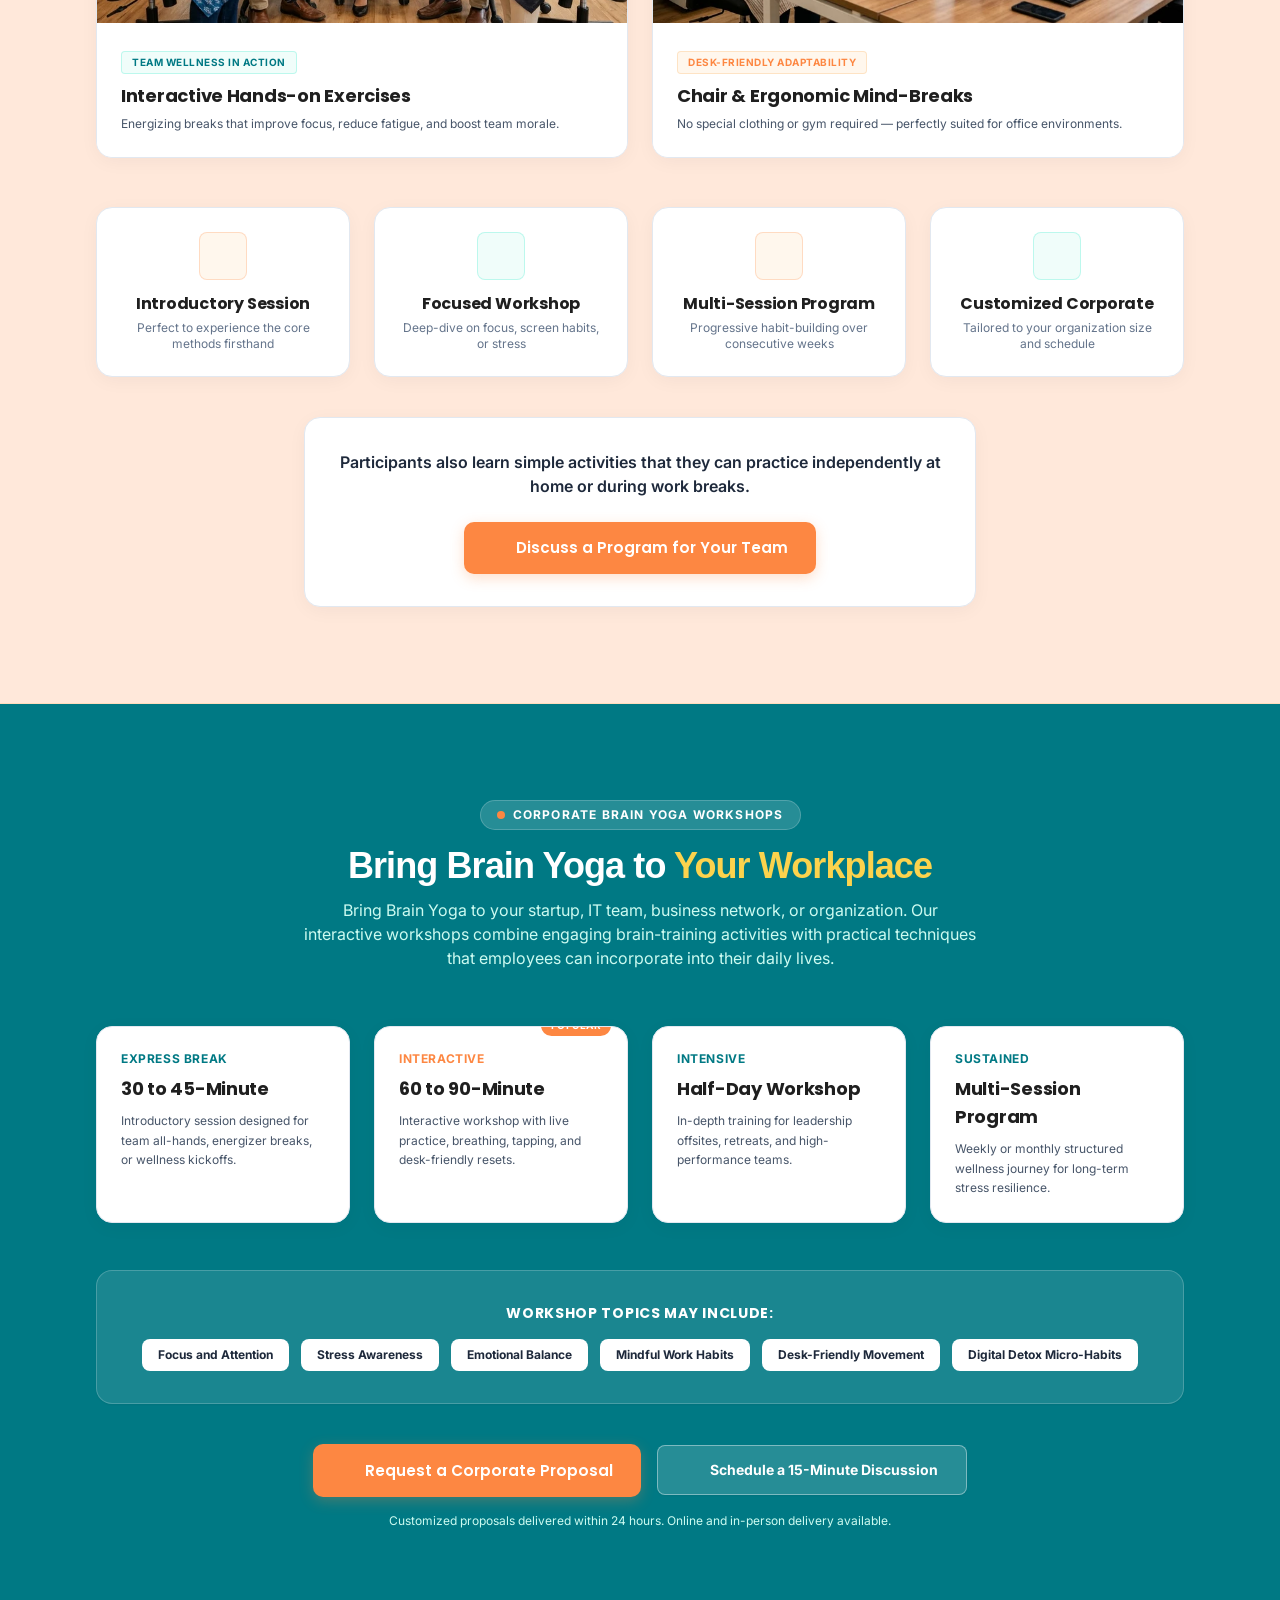
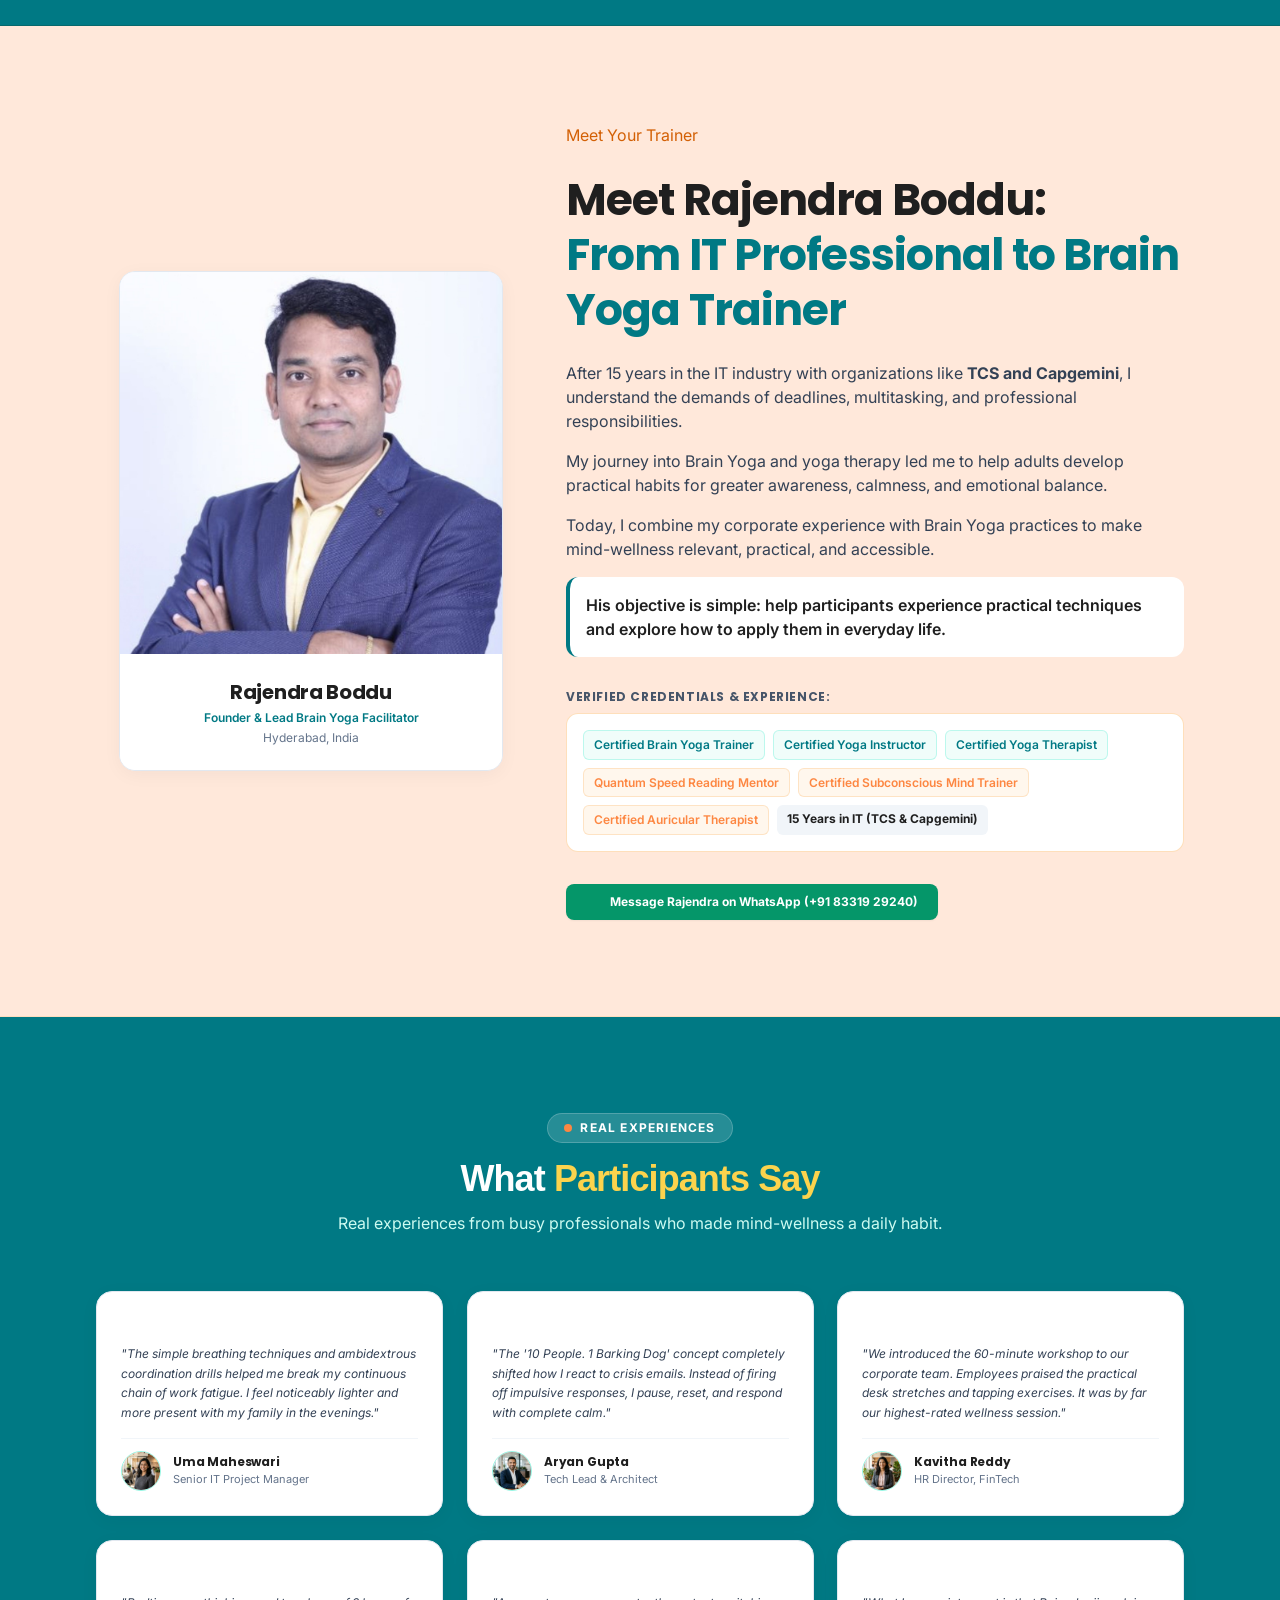
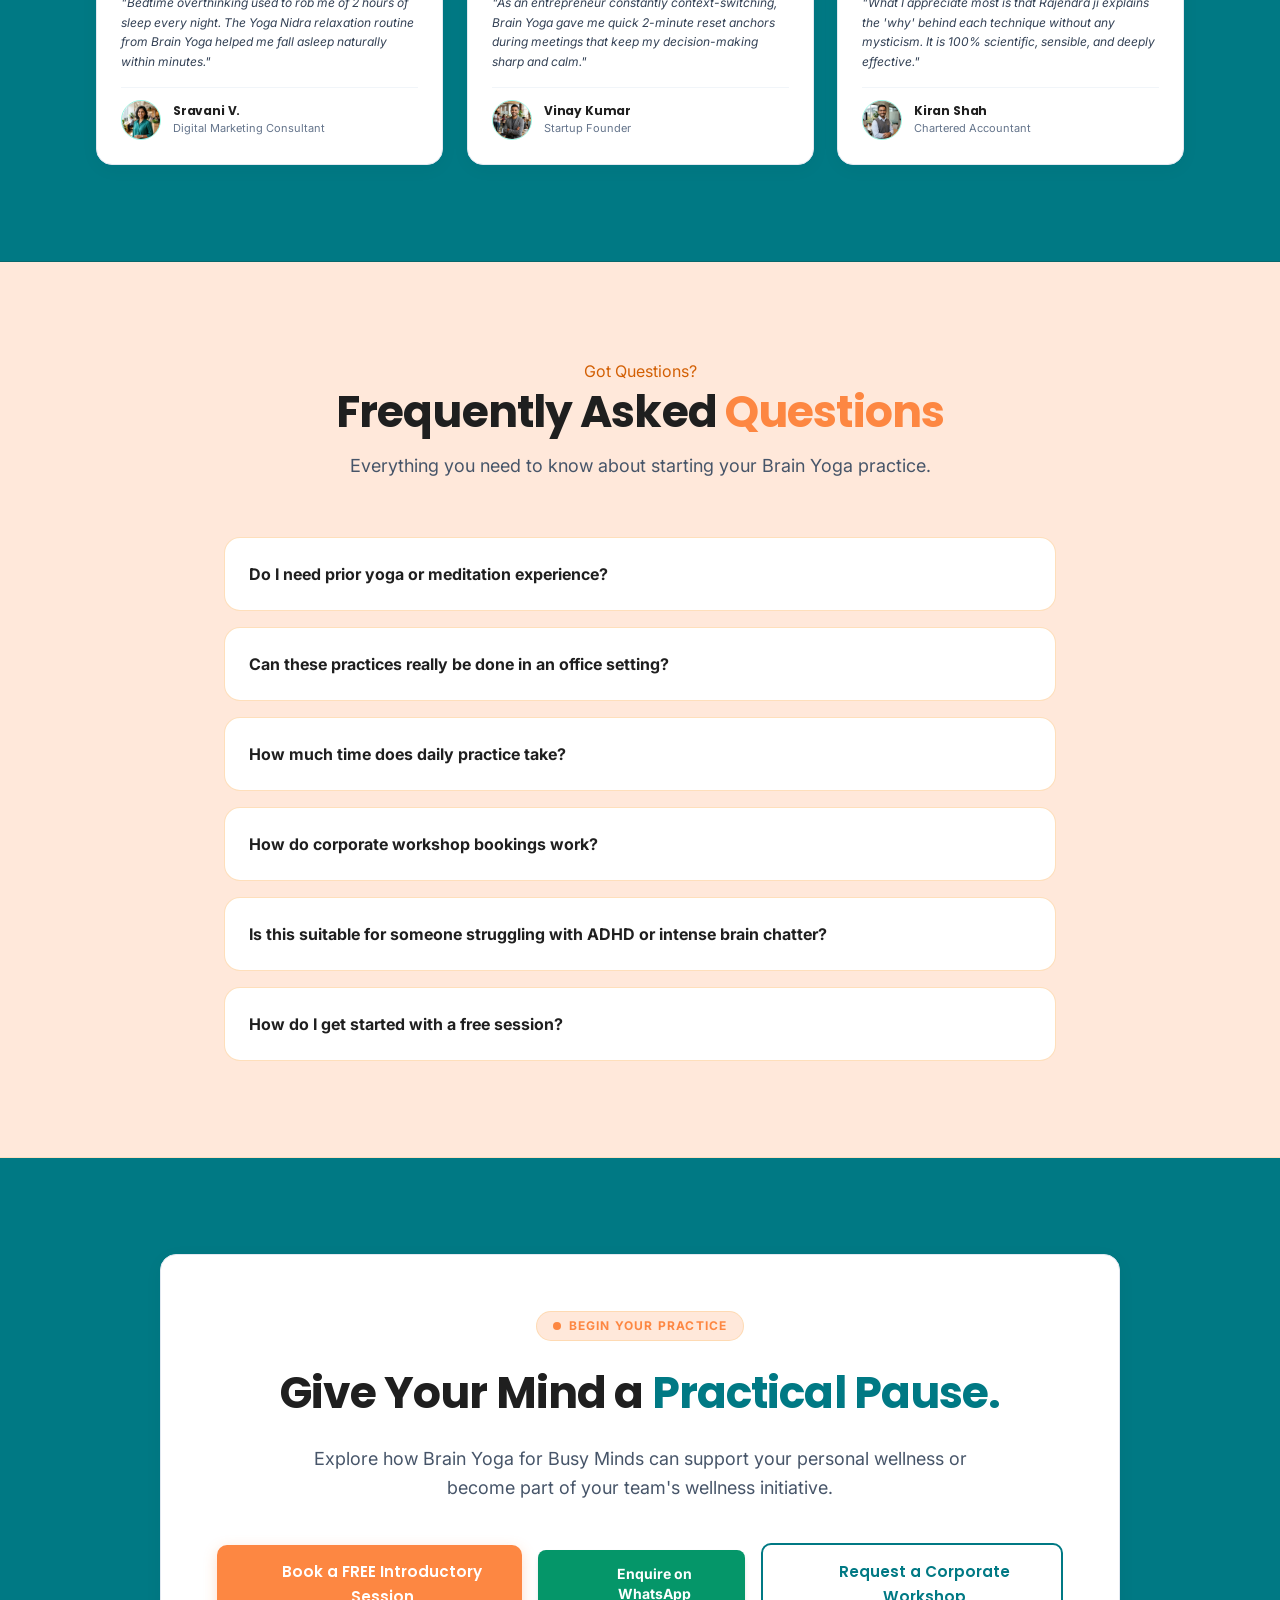
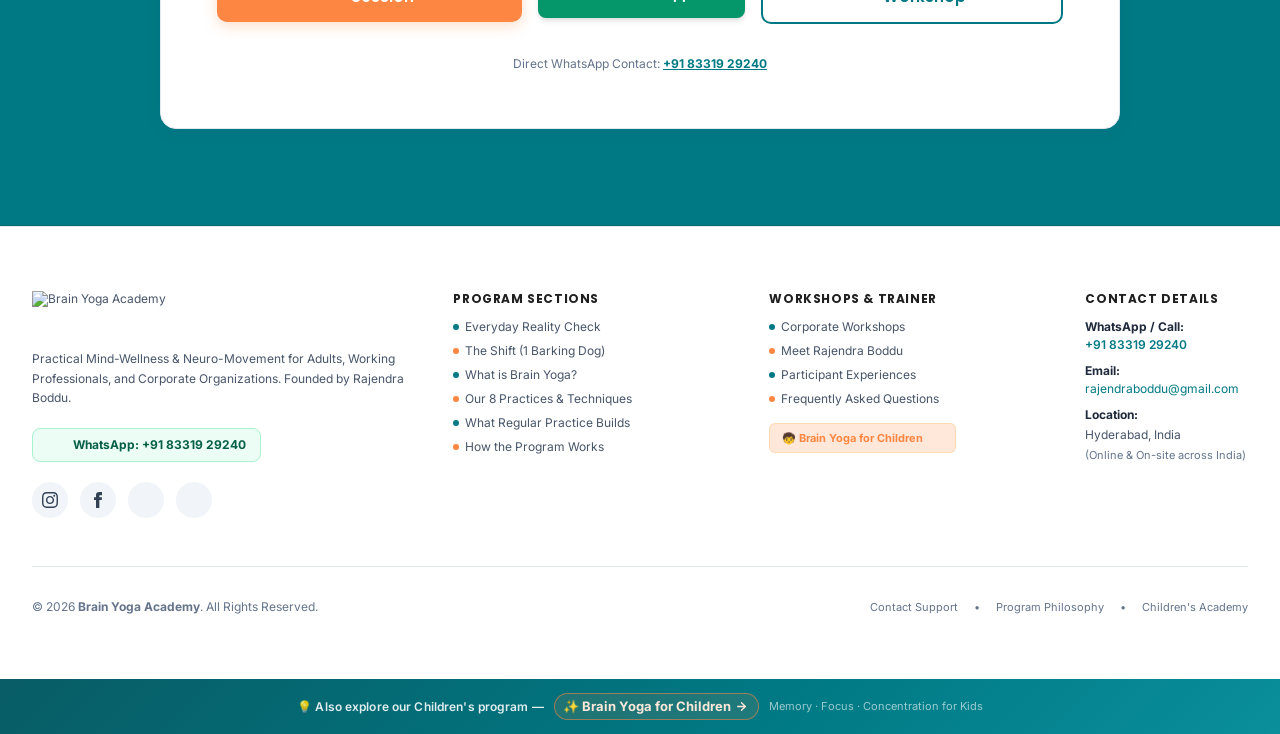
==== commit fea78e20: "fix: remove floating scroll-to-top button underneath whatsapp on adult page" ====
--- a/brain-yoga-for-busy-minds/index.html
+++ b/brain-yoga-for-busy-minds/index.html
@@ -55,10 +55,6 @@
             height: 35px !important;
             max-height: 35px !important;
             width: auto !important;
-            max-width: 200px !important;
-            object-fit: contain !important;
-            display: block !important;
-        }
             max-width: 200px !important;
             object-fit: contain !important;
             display: block !important;
@@ -257,6 +253,20 @@
         .whatsapp-pulse-btn {
             animation: pulseWa 3.2s infinite ease-in-out;
         }
+
+        /* Completely suppress theme scroll-to-top and external floating widgets under WhatsApp */
+        #ast-scroll-top,
+        .ast-scroll-top-icon,
+        .ast-scroll-to-top-right,
+        #ht-ctc-chat,
+        .ht-ctc,
+        .ht_ctc_chat_style {
+            display: none !important;
+            opacity: 0 !important;
+            visibility: hidden !important;
+            pointer-events: none !important;
+            z-index: -9999 !important;
+        }
     
         /* ========================================================================= */
         /* SILKY SMOOTH ANIMATIONS & MICRO-INTERACTIONS                              */
@@ -490,10 +500,6 @@
             height: 35px !important;
             max-height: 35px !important;
             width: auto !important;
-            max-width: 200px !important;
-            object-fit: contain !important;
-            display: block !important;
-        }
             max-width: 200px !important;
             object-fit: contain !important;
             display: block !important;
@@ -691,6 +697,20 @@
         }
         .whatsapp-pulse-btn {
             animation: pulseWa 3.2s infinite ease-in-out;
+        }
+
+        /* Completely suppress theme scroll-to-top and external floating widgets under WhatsApp */
+        #ast-scroll-top,
+        .ast-scroll-top-icon,
+        .ast-scroll-to-top-right,
+        #ht-ctc-chat,
+        .ht-ctc,
+        .ht_ctc_chat_style {
+            display: none !important;
+            opacity: 0 !important;
+            visibility: hidden !important;
+            pointer-events: none !important;
+            z-index: -9999 !important;
         }
     
         /* ========================================================================= */
@@ -3006,5 +3026,27 @@
         }
     })();
     </script>
+
+    <!-- Clean up theme scroll-to-top and external widgets interfering with floating WhatsApp -->
+    <script>
+    (function() {
+        function removeObtrusiveFloaters() {
+            var selectors = ['#ast-scroll-top', '.ast-scroll-top-icon', '#ht-ctc-chat', '.ht-ctc'];
+            selectors.forEach(function(sel) {
+                document.querySelectorAll(sel).forEach(function(el) {
+                    if (el) el.remove();
+                });
+            });
+        }
+        if (document.readyState === 'loading') {
+            document.addEventListener('DOMContentLoaded', removeObtrusiveFloaters);
+        } else {
+            removeObtrusiveFloaters();
+        }
+        window.addEventListener('load', removeObtrusiveFloaters);
+        setTimeout(removeObtrusiveFloaters, 800);
+        setTimeout(removeObtrusiveFloaters, 2500);
+    })();
+    </script>
 </body>
 </html>
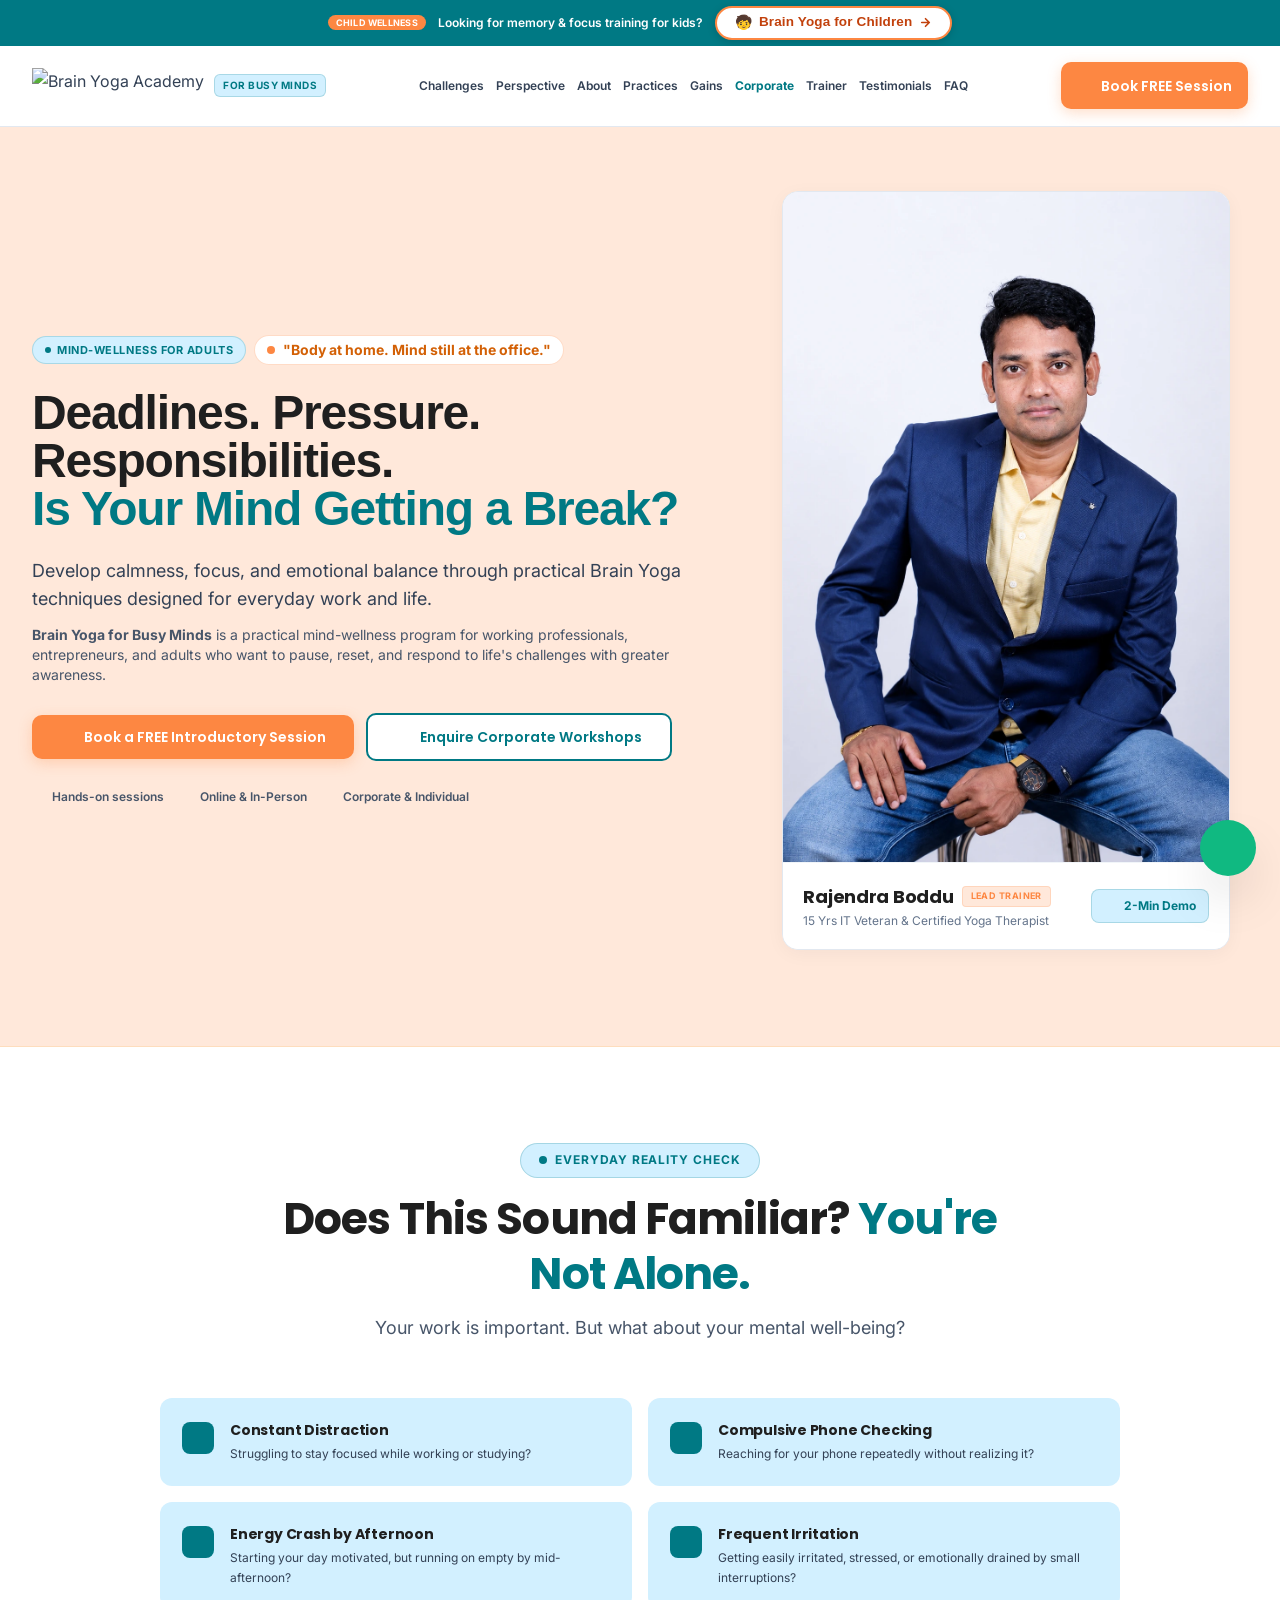
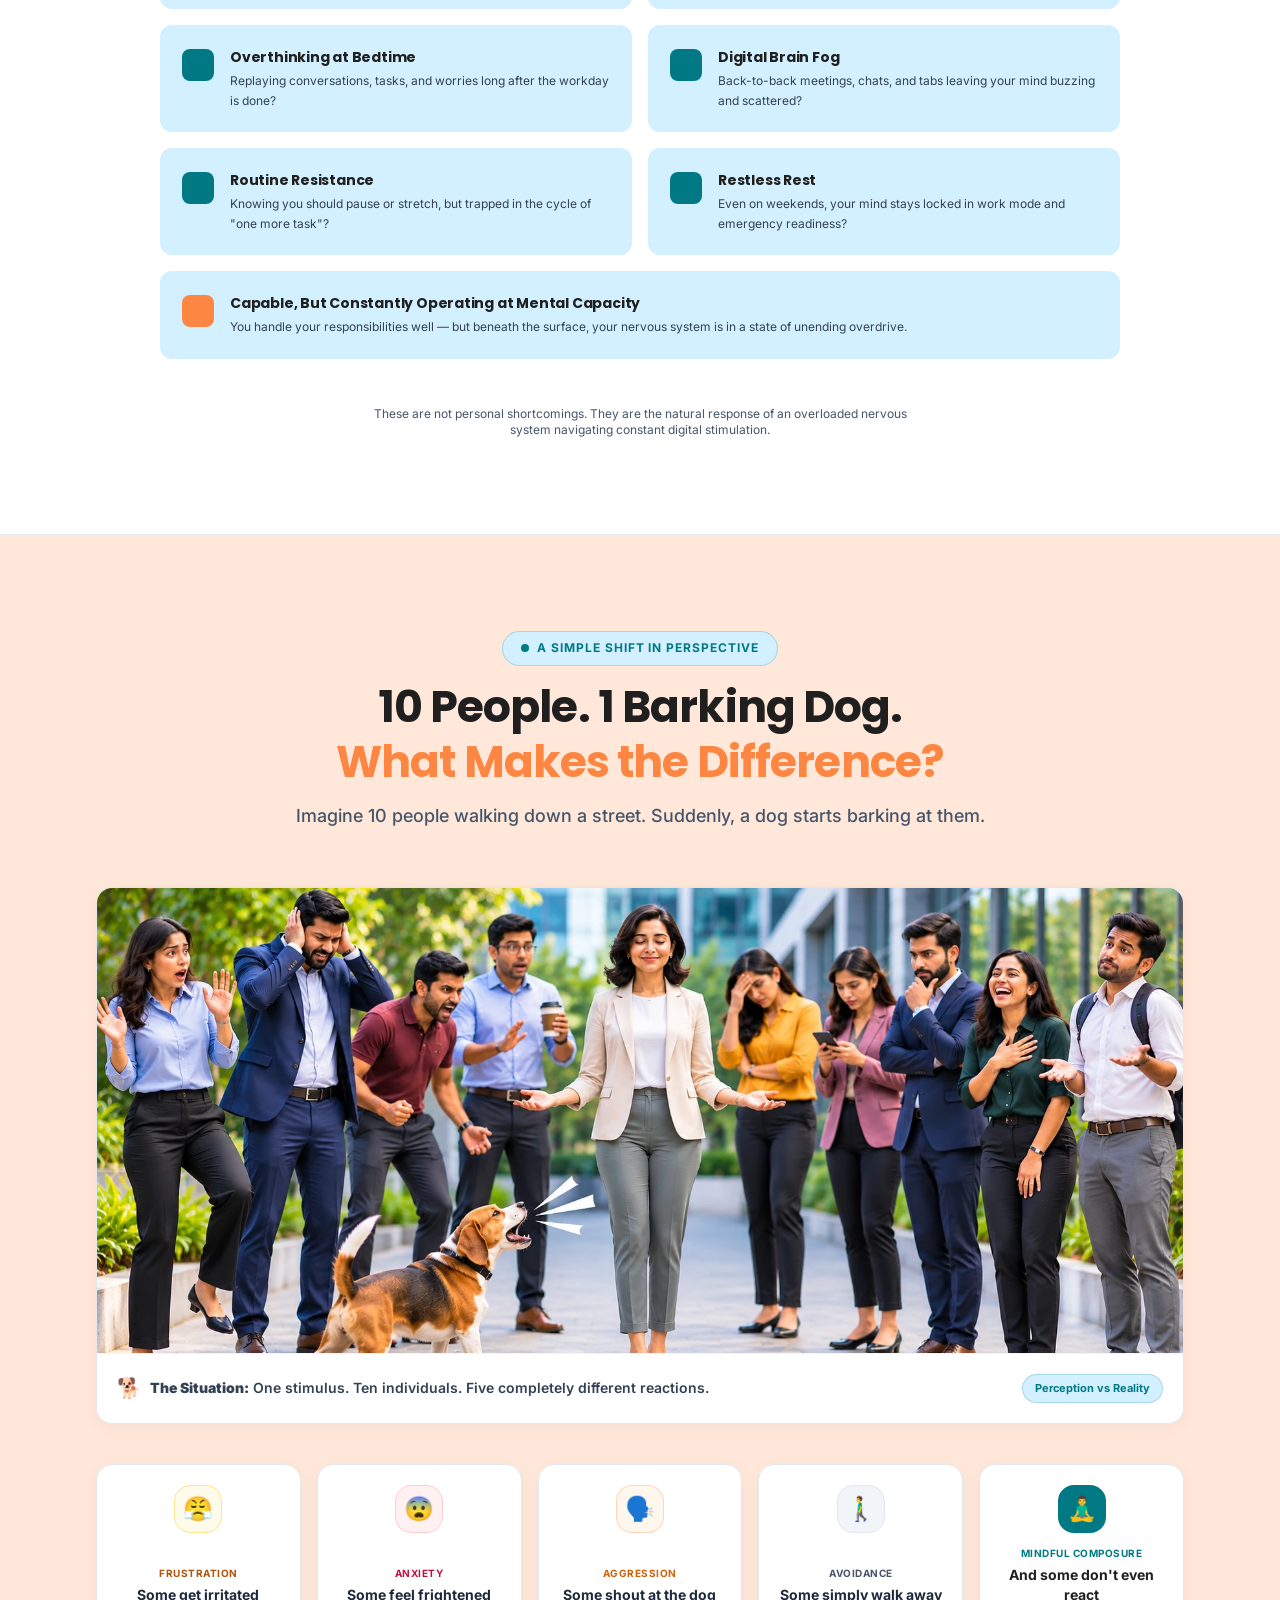
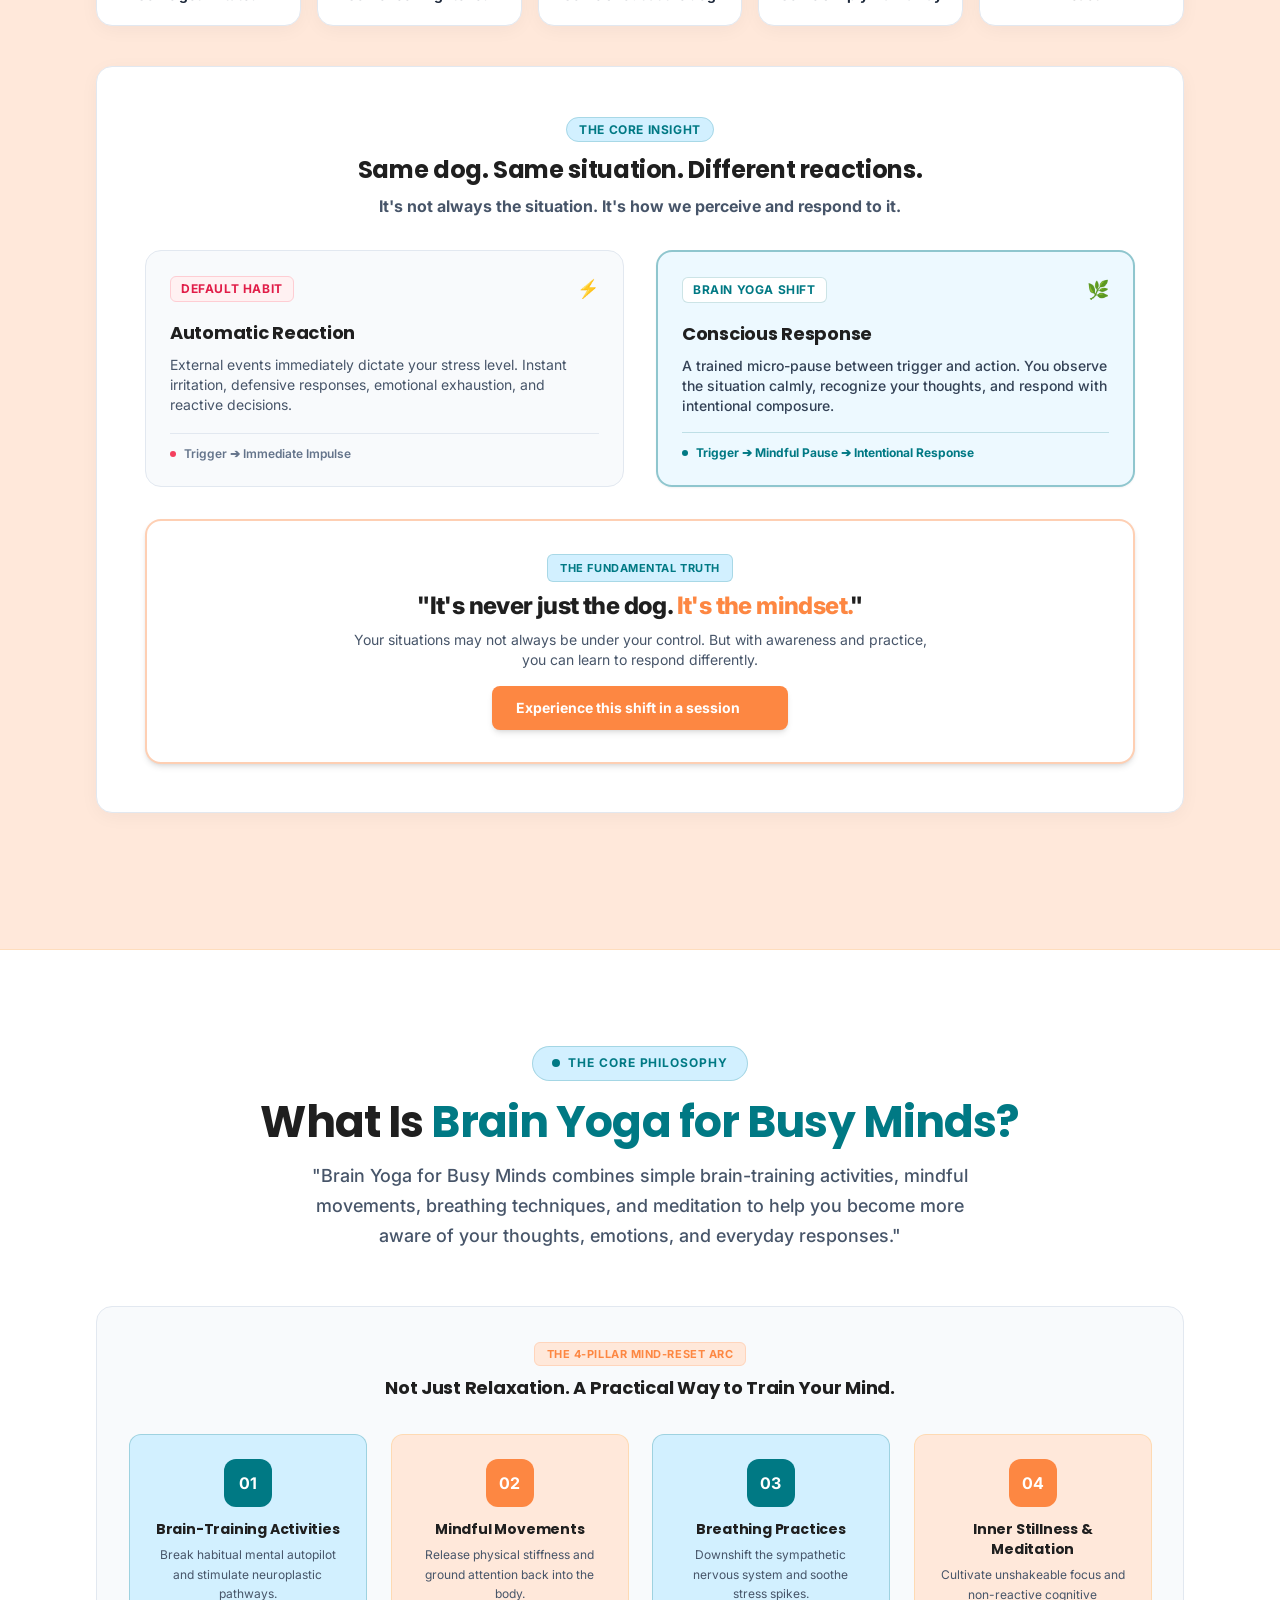
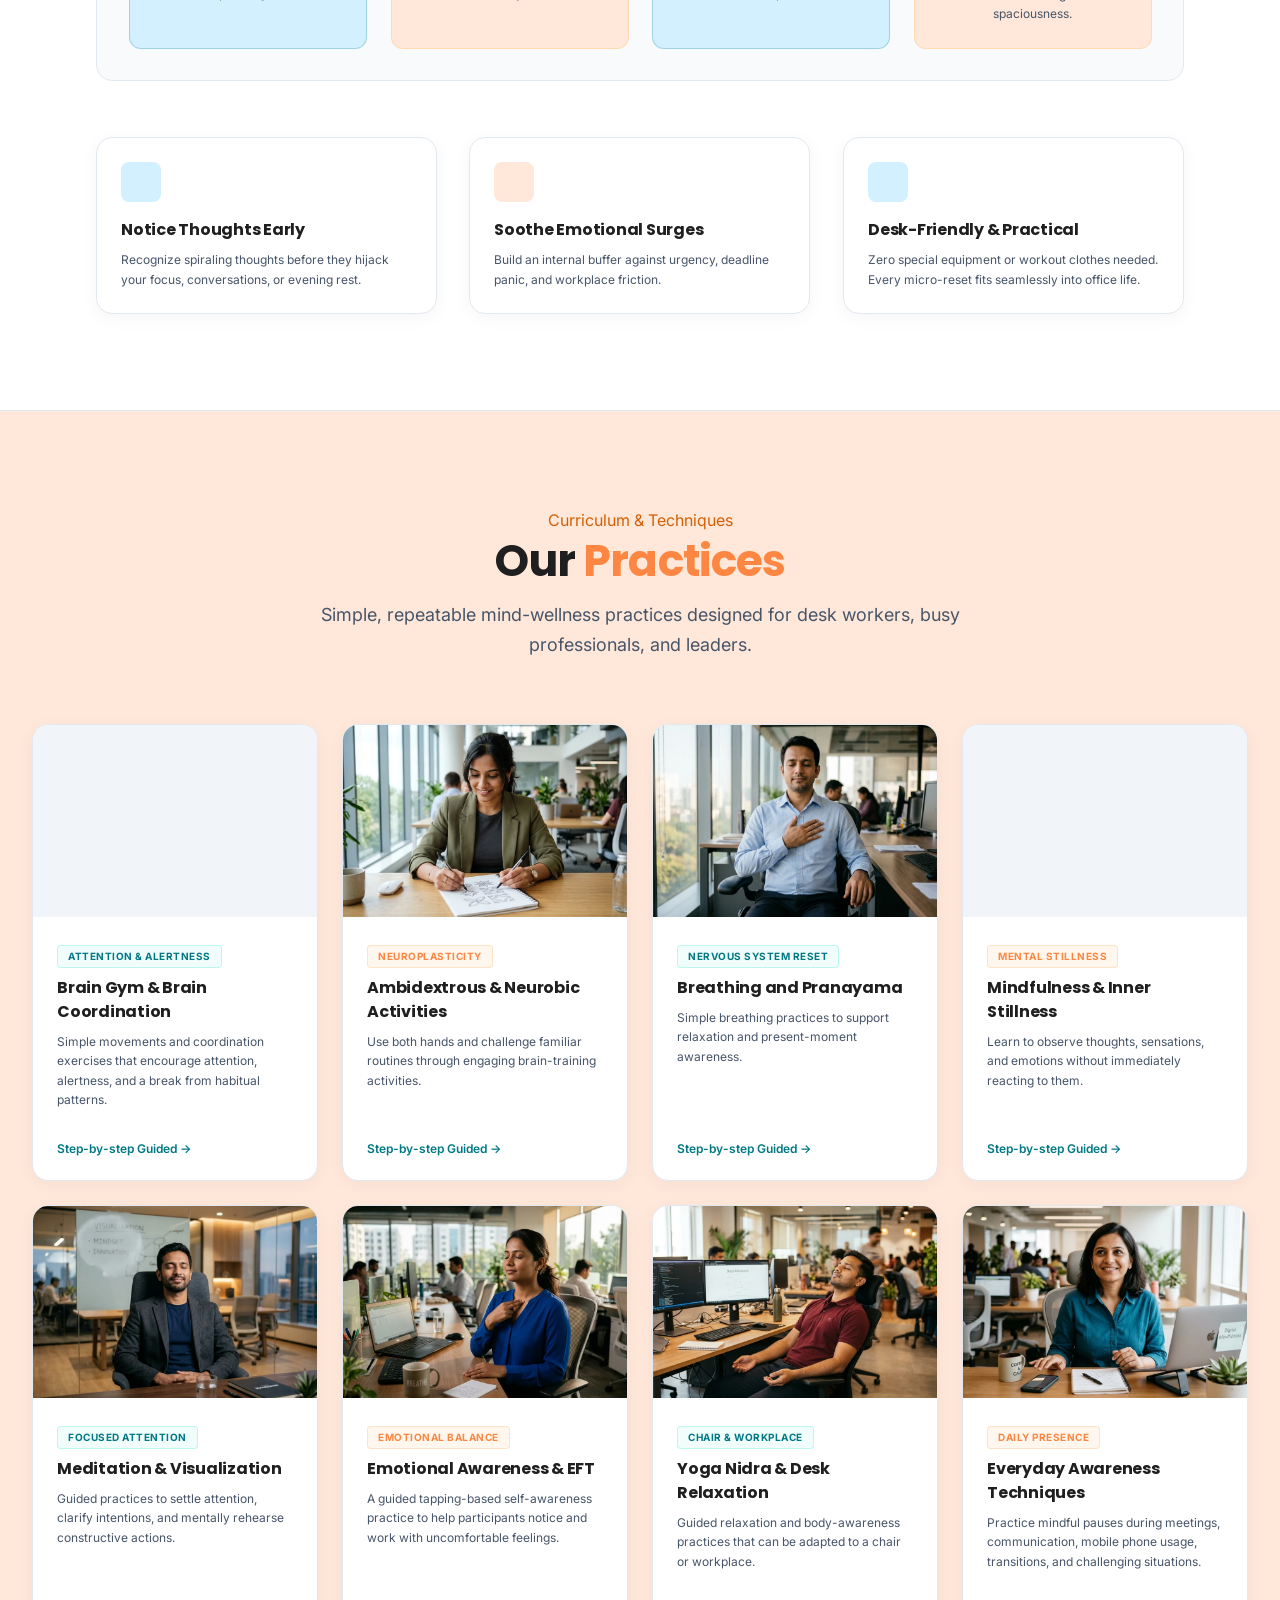
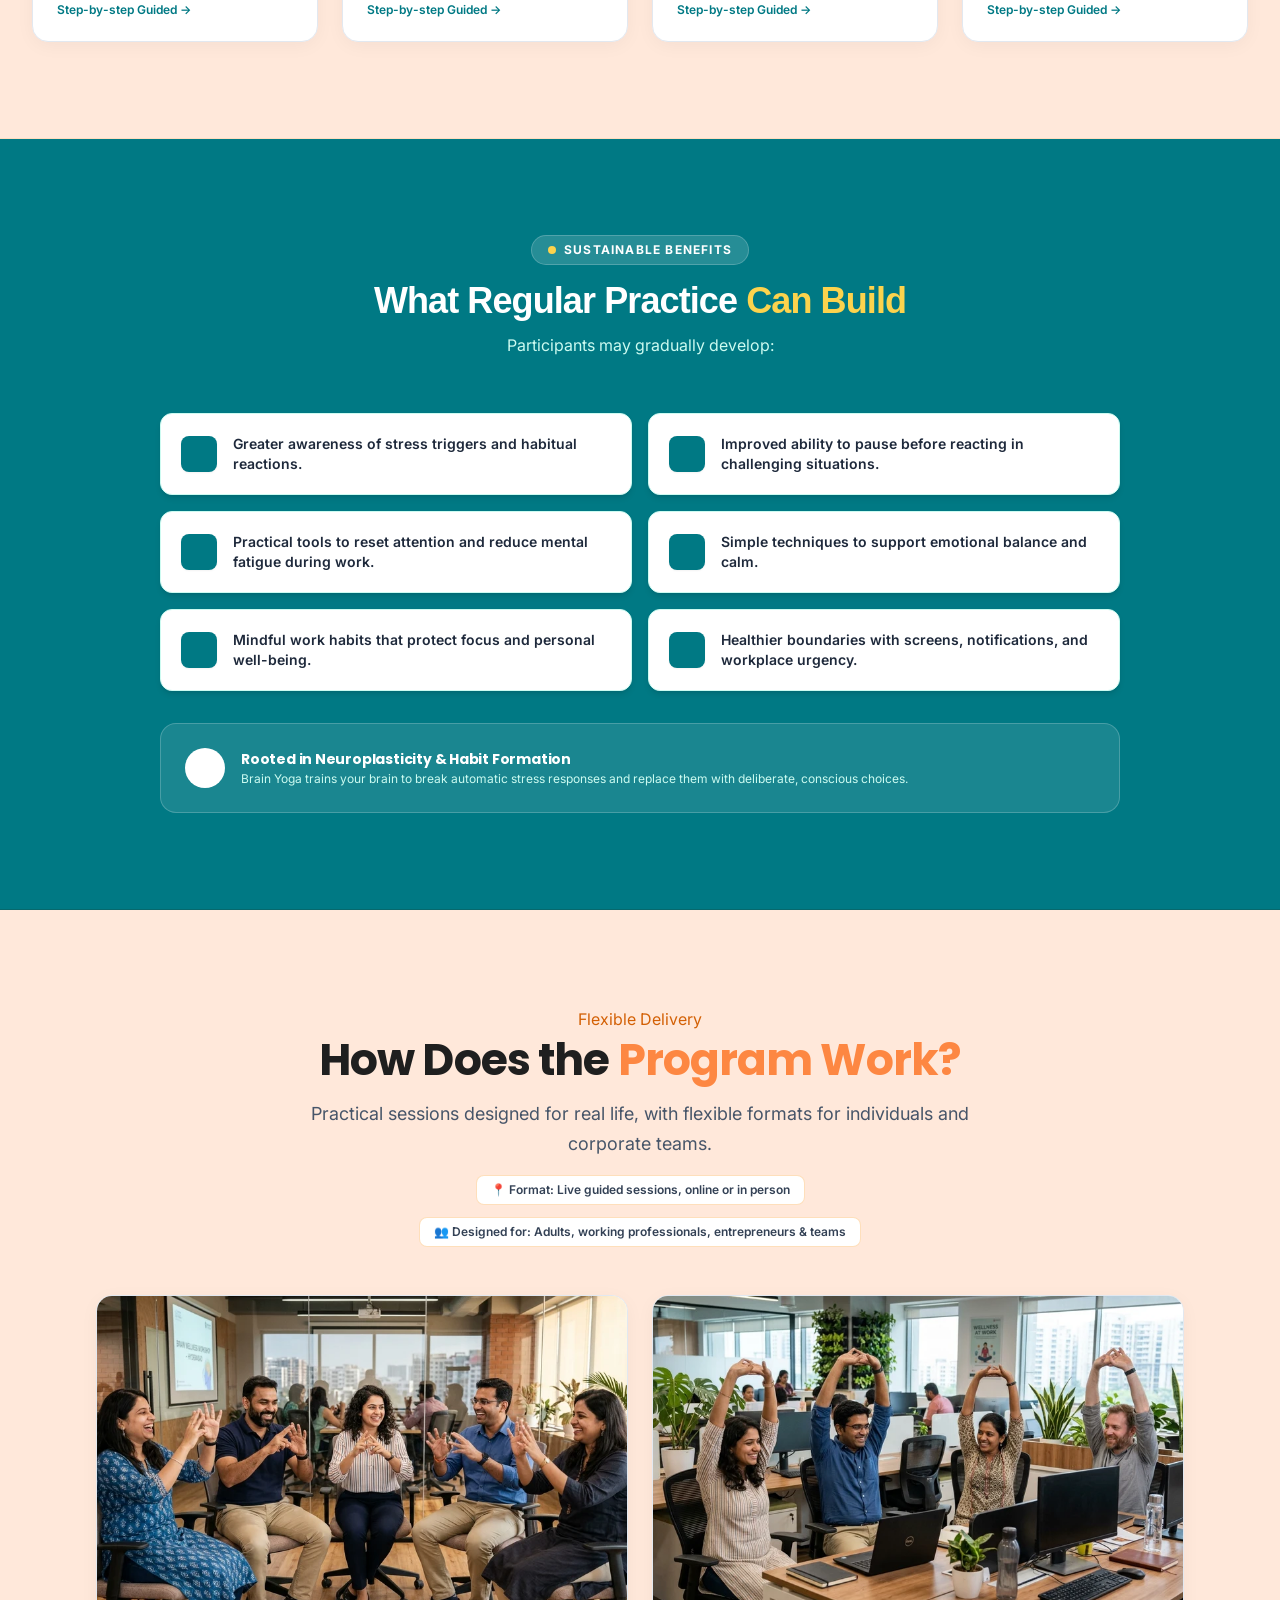
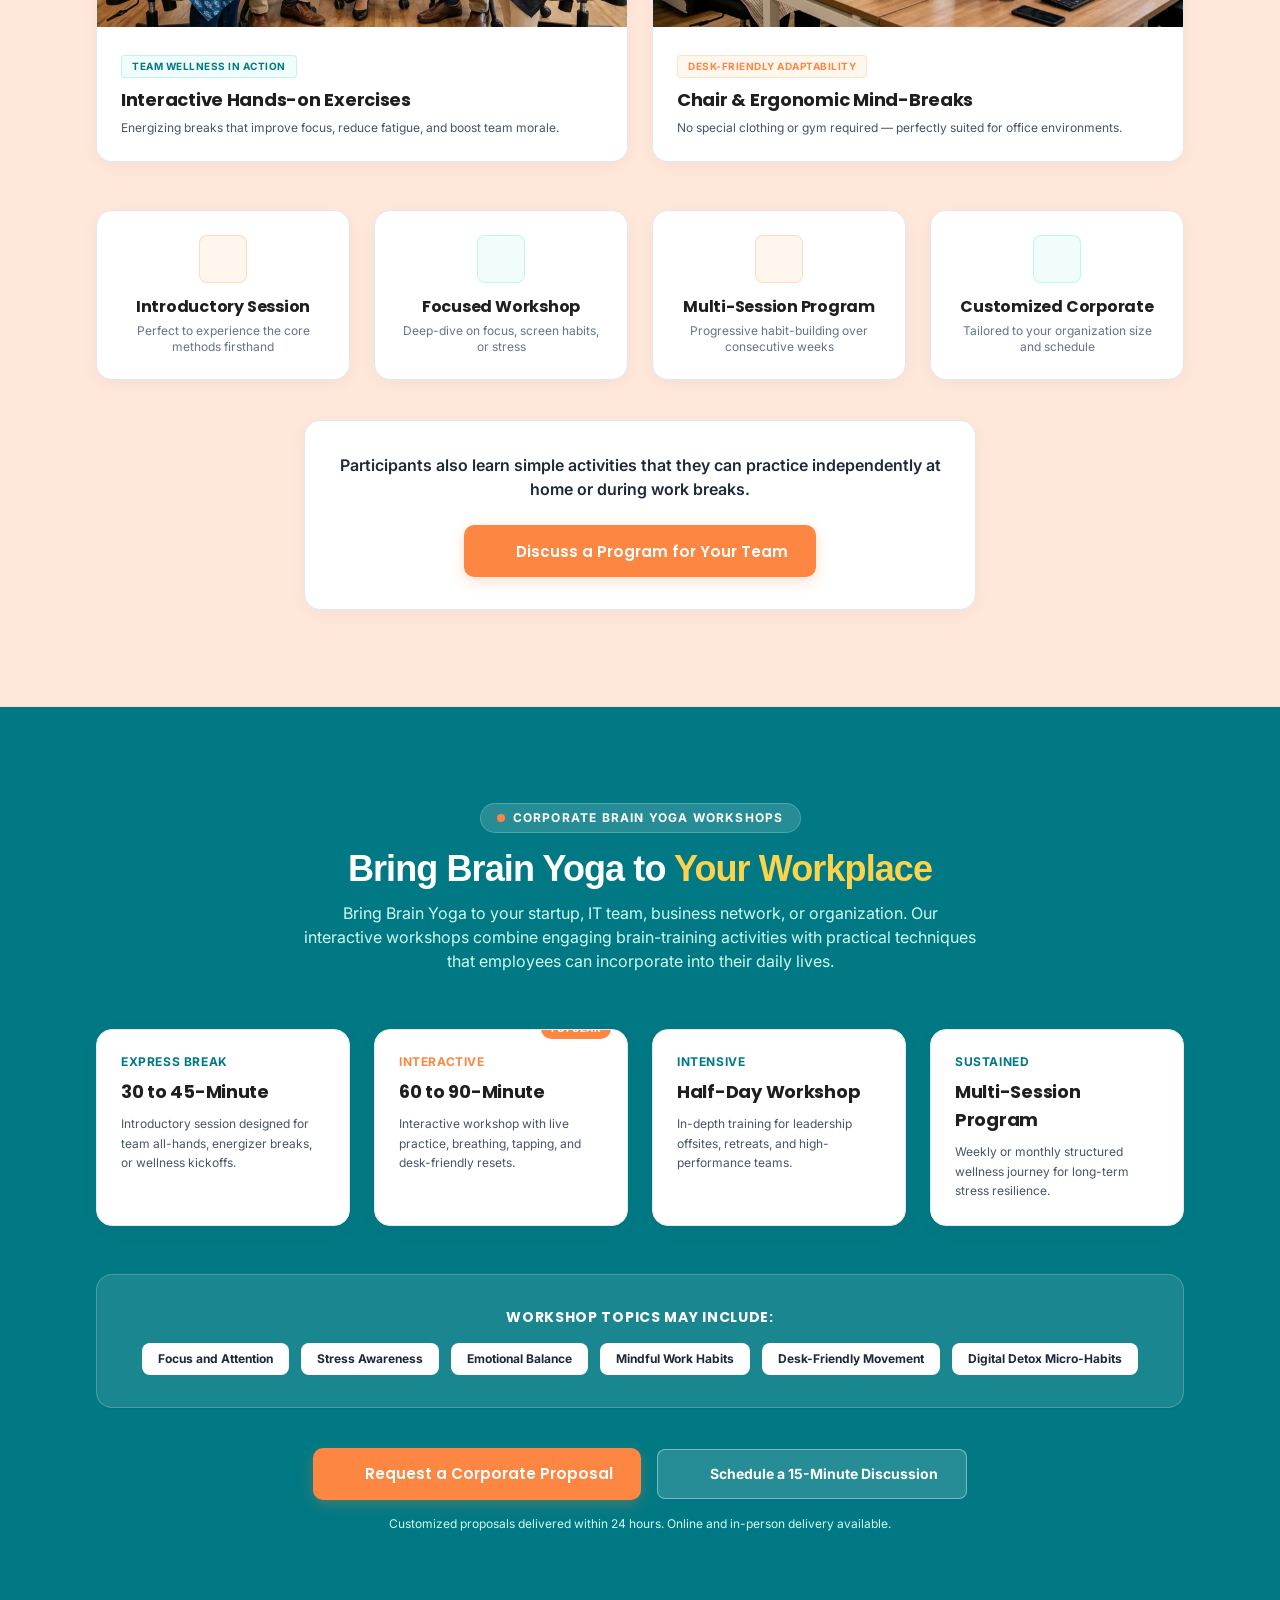
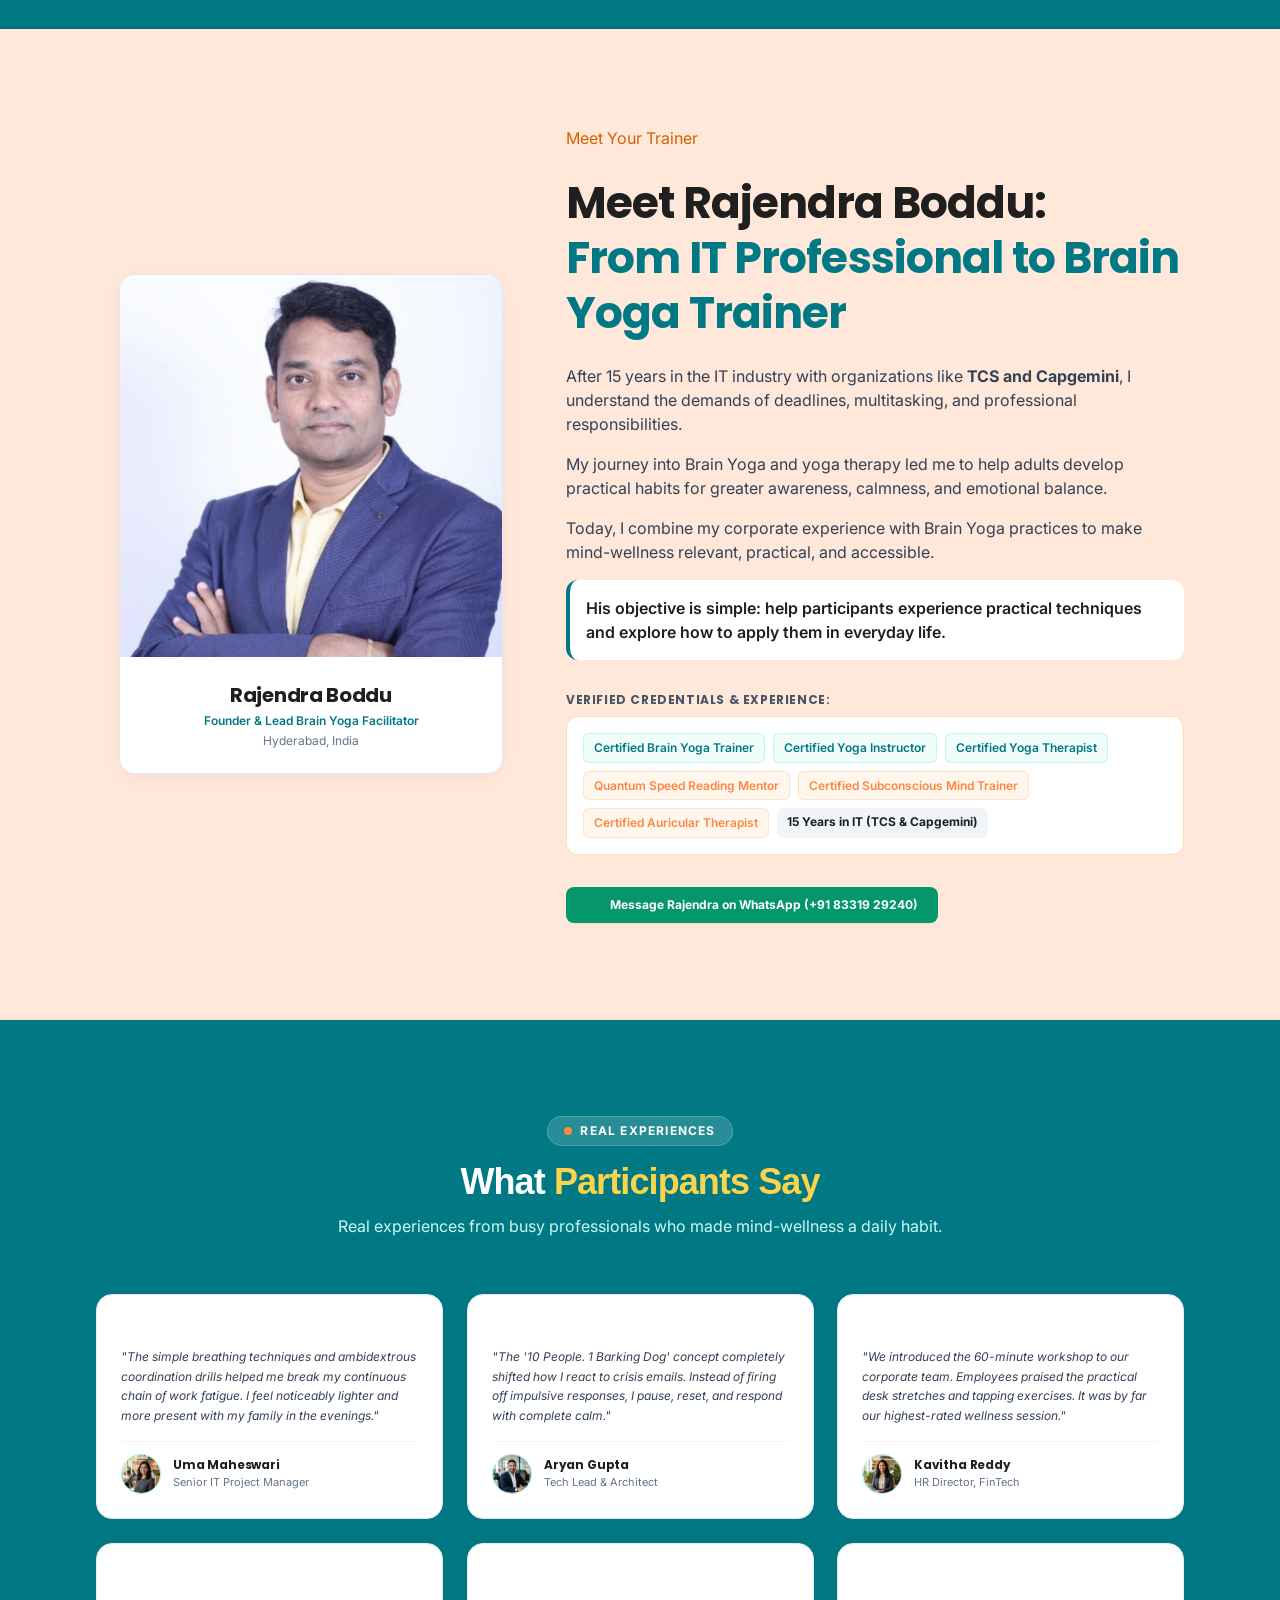
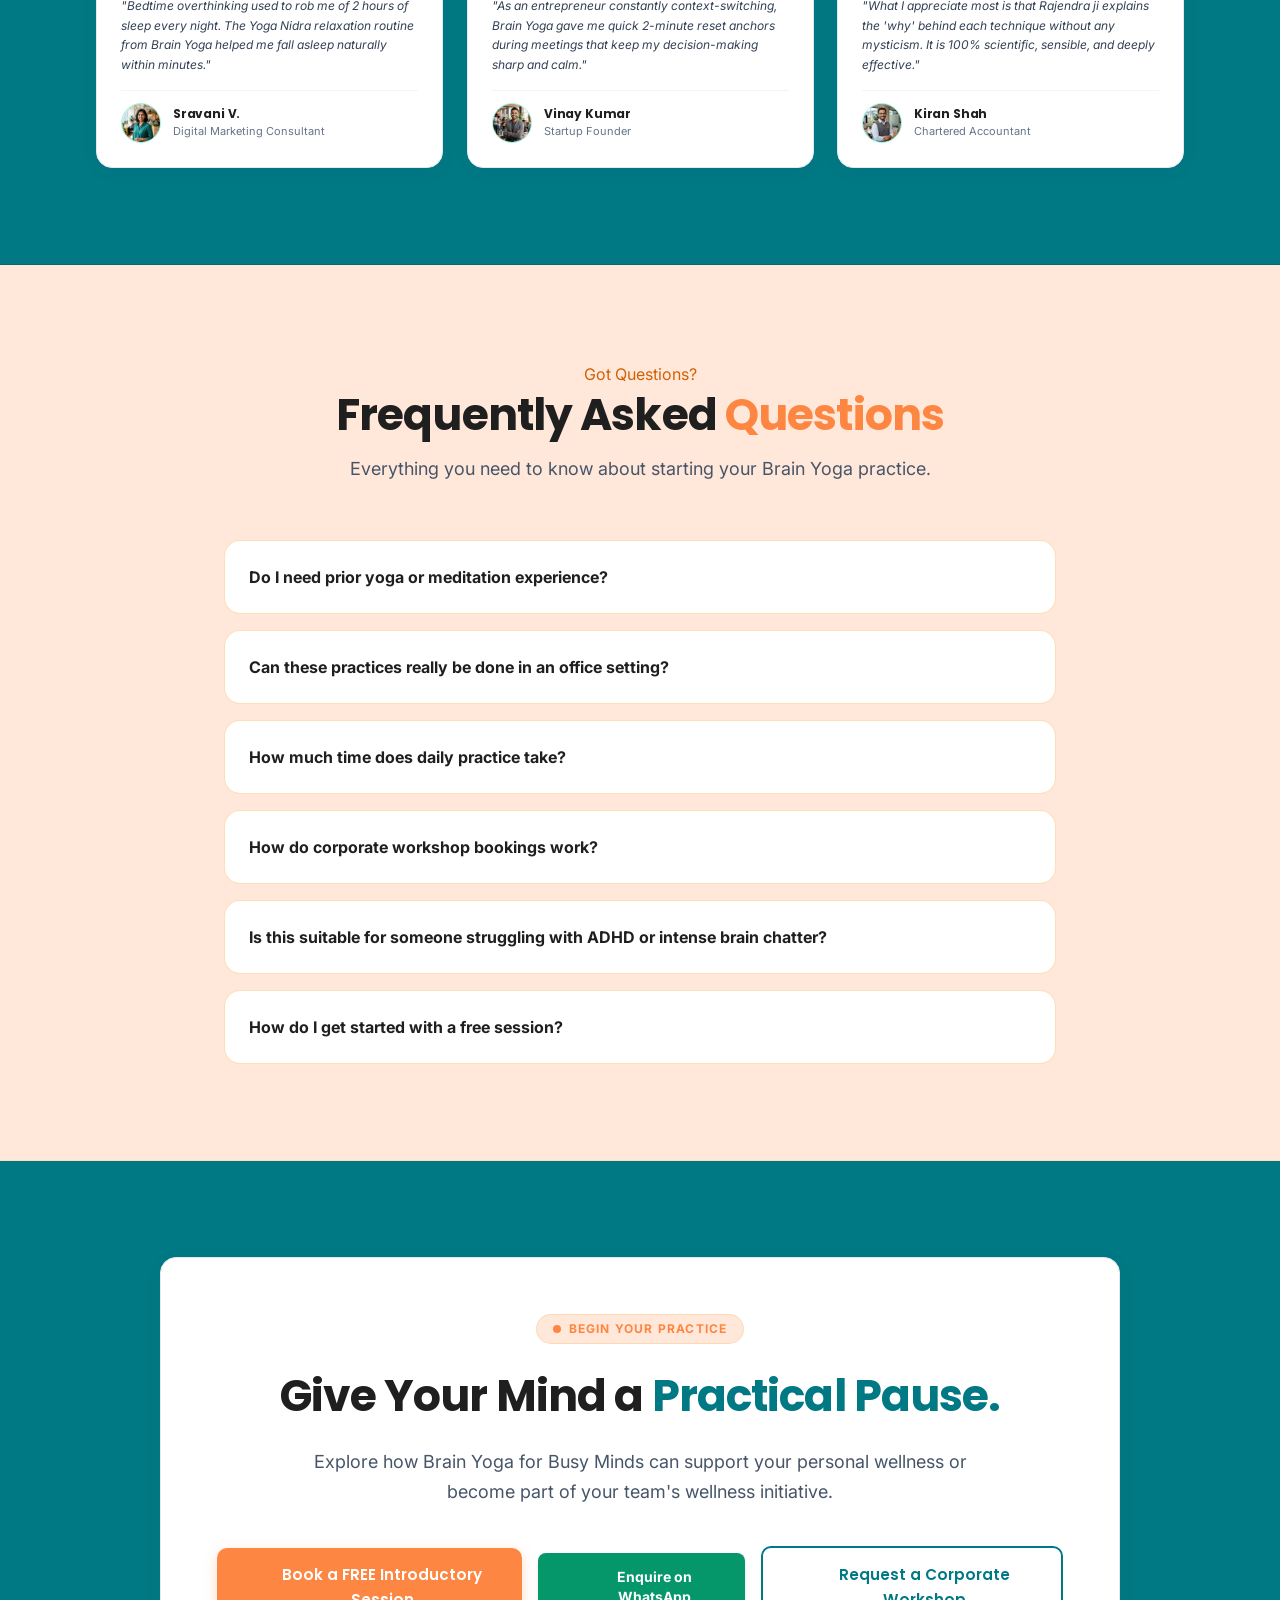
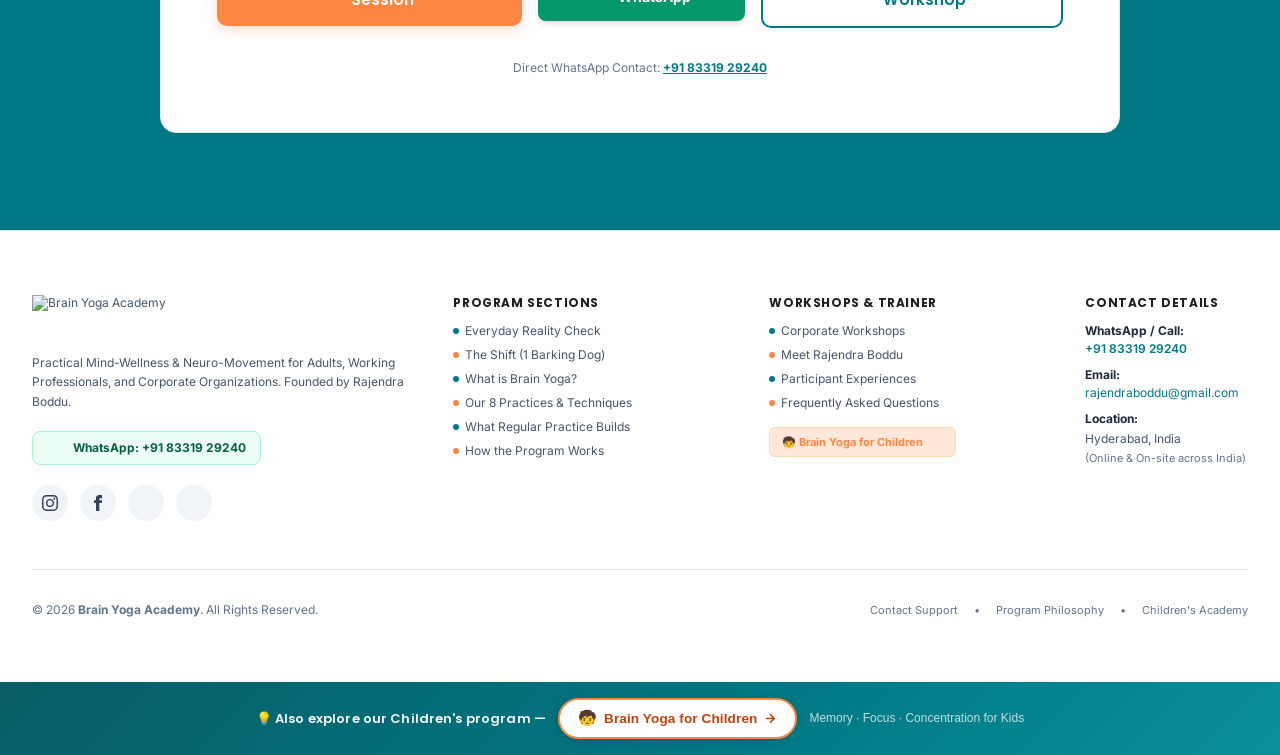
==== commit 3737463f: "feat: upgrade flickering links to high-contrast prominent buttons with icons and smooth pulse" ====
--- a/brain-yoga-for-busy-minds/index.html
+++ b/brain-yoga-for-busy-minds/index.html
@@ -422,47 +422,72 @@
         }
 
         /* =========================================================
-           FLICKERING LINK ANIMATION — Gentle Glow Pulse
-           Sir's requirement: "clearly visible, attractive, gently
-           flickering to catch attention without being too distracting"
+           PROMINENT FLICKERING BUTTON ANIMATION
+           Sir's requirement: Bold, larger font, contrasting white
+           background, button appearance, relevant icon, smooth flickering glow
         ========================================================= */
-        @keyframes gentleFlicker {
-            0%,  100% {
-                opacity: 1;
-                box-shadow: 0 0 6px rgba(253, 135, 66, 0.4), 0 0 12px rgba(253, 135, 66, 0.2);
-                text-shadow: 0 0 8px rgba(255, 232, 218, 0.6);
+        @keyframes byFlickerPulse {
+            0%, 100% {
+                box-shadow: 0 2px 8px rgba(0,0,0,0.15), 0 0 0 0 rgba(253, 135, 66, 0.65);
+                transform: scale(1);
             }
             50% {
-                opacity: 0.72;
-                box-shadow: 0 0 16px rgba(253, 135, 66, 0.9), 0 0 32px rgba(253, 135, 66, 0.5), 0 0 48px rgba(253, 135, 66, 0.2);
-                text-shadow: 0 0 14px rgba(255, 255, 255, 0.9);
-            }
-        }
-        .by-flicker-link {
-            animation: gentleFlicker 2.6s ease-in-out infinite;
-            display: inline-flex;
-            align-items: center;
-            gap: 4px;
-            border-radius: 20px;
-            padding: 2px 10px 2px 8px;
-            border: 1px solid rgba(253, 135, 66, 0.55);
-            background: rgba(253, 135, 66, 0.12);
-            font-weight: 700;
-            color: #FFE8DA;
-            text-decoration: none;
-            transition: color 0.2s ease;
-            white-space: nowrap;
-        }
-        .by-flicker-link:hover {
-            color: #ffffff;
-            animation-play-state: paused;
-            box-shadow: 0 0 20px rgba(253, 135, 66, 1);
+                box-shadow: 0 4px 18px rgba(0,0,0,0.22), 0 0 0 4px rgba(253, 135, 66, 0.4), 0 0 18px rgba(253, 135, 66, 0.75);
+                transform: scale(1.03);
+            }
+        }
+        .by-flicker-link,
+        .by-flicker-btn-prominent {
+            animation: byFlickerPulse 2.4s ease-in-out infinite !important;
+            display: inline-flex !important;
+            align-items: center !important;
+            gap: 7px !important;
+            border-radius: 9999px !important;
+            padding: 6px 18px !important;
+            border: 2px solid #FD8742 !important;
+            background: #FFFFFF !important;
+            font-weight: 800 !important;
+            font-size: 13.5px !important;
+            color: #C2410C !important;
+            text-decoration: none !important;
+            white-space: nowrap !important;
+            letter-spacing: 0.01em !important;
+            font-family: 'Poppins', -apple-system, BlinkMacSystemFont, sans-serif !important;
+            box-shadow: 0 2px 8px rgba(0,0,0,0.15) !important;
+            transition: all 0.2s ease !important;
+            cursor: pointer !important;
+        }
+        .by-flicker-link:hover,
+        .by-flicker-btn-prominent:hover {
+            color: #ffffff !important;
+            background: #FD8742 !important;
+            border-color: #FFFFFF !important;
+            animation-play-state: paused !important;
+            transform: scale(1.05) !important;
+            box-shadow: 0 6px 20px rgba(253, 135, 66, 0.6) !important;
+        }
+        .by-flicker-link svg,
+        .by-flicker-btn-prominent svg {
+            flex-shrink: 0 !important;
+            transition: transform 0.2s ease !important;
+        }
+        .by-flicker-link:hover svg,
+        .by-flicker-btn-prominent:hover svg {
+            transform: translateX(3px) !important;
+        }
+        @media (max-width: 640px) {
+            .by-flicker-link,
+            .by-flicker-btn-prominent {
+                padding: 4px 10px !important;
+                font-size: 11.5px !important;
+                gap: 5px !important;
+            }
         }
 
         /* Bottom flicker bar */
         .by-bottom-flicker-bar {
             background: linear-gradient(135deg, #085C65 0%, #007984 60%, #0a8f9b 100%);
-            padding: 14px 16px;
+            padding: 16px 16px;
             text-align: center;
         }
 
@@ -867,47 +892,72 @@
         }
 
         /* =========================================================
-           FLICKERING LINK ANIMATION — Gentle Glow Pulse
-           Sir's requirement: "clearly visible, attractive, gently
-           flickering to catch attention without being too distracting"
+           PROMINENT FLICKERING BUTTON ANIMATION
+           Sir's requirement: Bold, larger font, contrasting white
+           background, button appearance, relevant icon, smooth flickering glow
         ========================================================= */
-        @keyframes gentleFlicker {
-            0%,  100% {
-                opacity: 1;
-                box-shadow: 0 0 6px rgba(253, 135, 66, 0.4), 0 0 12px rgba(253, 135, 66, 0.2);
-                text-shadow: 0 0 8px rgba(255, 232, 218, 0.6);
+        @keyframes byFlickerPulse {
+            0%, 100% {
+                box-shadow: 0 2px 8px rgba(0,0,0,0.15), 0 0 0 0 rgba(253, 135, 66, 0.65);
+                transform: scale(1);
             }
             50% {
-                opacity: 0.72;
-                box-shadow: 0 0 16px rgba(253, 135, 66, 0.9), 0 0 32px rgba(253, 135, 66, 0.5), 0 0 48px rgba(253, 135, 66, 0.2);
-                text-shadow: 0 0 14px rgba(255, 255, 255, 0.9);
-            }
-        }
-        .by-flicker-link {
-            animation: gentleFlicker 2.6s ease-in-out infinite;
-            display: inline-flex;
-            align-items: center;
-            gap: 4px;
-            border-radius: 20px;
-            padding: 2px 10px 2px 8px;
-            border: 1px solid rgba(253, 135, 66, 0.55);
-            background: rgba(253, 135, 66, 0.12);
-            font-weight: 700;
-            color: #FFE8DA;
-            text-decoration: none;
-            transition: color 0.2s ease;
-            white-space: nowrap;
-        }
-        .by-flicker-link:hover {
-            color: #ffffff;
-            animation-play-state: paused;
-            box-shadow: 0 0 20px rgba(253, 135, 66, 1);
+                box-shadow: 0 4px 18px rgba(0,0,0,0.22), 0 0 0 4px rgba(253, 135, 66, 0.4), 0 0 18px rgba(253, 135, 66, 0.75);
+                transform: scale(1.03);
+            }
+        }
+        .by-flicker-link,
+        .by-flicker-btn-prominent {
+            animation: byFlickerPulse 2.4s ease-in-out infinite !important;
+            display: inline-flex !important;
+            align-items: center !important;
+            gap: 7px !important;
+            border-radius: 9999px !important;
+            padding: 6px 18px !important;
+            border: 2px solid #FD8742 !important;
+            background: #FFFFFF !important;
+            font-weight: 800 !important;
+            font-size: 13.5px !important;
+            color: #C2410C !important;
+            text-decoration: none !important;
+            white-space: nowrap !important;
+            letter-spacing: 0.01em !important;
+            font-family: 'Poppins', -apple-system, BlinkMacSystemFont, sans-serif !important;
+            box-shadow: 0 2px 8px rgba(0,0,0,0.15) !important;
+            transition: all 0.2s ease !important;
+            cursor: pointer !important;
+        }
+        .by-flicker-link:hover,
+        .by-flicker-btn-prominent:hover {
+            color: #ffffff !important;
+            background: #FD8742 !important;
+            border-color: #FFFFFF !important;
+            animation-play-state: paused !important;
+            transform: scale(1.05) !important;
+            box-shadow: 0 6px 20px rgba(253, 135, 66, 0.6) !important;
+        }
+        .by-flicker-link svg,
+        .by-flicker-btn-prominent svg {
+            flex-shrink: 0 !important;
+            transition: transform 0.2s ease !important;
+        }
+        .by-flicker-link:hover svg,
+        .by-flicker-btn-prominent:hover svg {
+            transform: translateX(3px) !important;
+        }
+        @media (max-width: 640px) {
+            .by-flicker-link,
+            .by-flicker-btn-prominent {
+                padding: 4px 10px !important;
+                font-size: 11.5px !important;
+                gap: 5px !important;
+            }
         }
 
         /* Bottom flicker bar */
         .by-bottom-flicker-bar {
             background: linear-gradient(135deg, #085C65 0%, #007984 60%, #0a8f9b 100%);
-            padding: 14px 16px;
+            padding: 16px 16px;
             text-align: center;
         }
 
@@ -918,17 +968,19 @@
     <!-- ========================================================================= -->
     <!-- TOP FLICKERING BAR: BRAIN YOGA FOR CHILDREN LINK                         -->
     <!-- ========================================================================= -->
-    <aside aria-label="Program Announcement" class="bg-[#007984] py-2.5 px-3 sm:px-4 text-center text-xs font-semibold text-white shadow-sm" style="width: 100% !important; overflow: hidden !important; box-sizing: border-box !important;">
-        <div class="max-w-7xl mx-auto flex items-center justify-center gap-2 sm:gap-3 flex-wrap text-center leading-tight">
-            <span class="inline-flex items-center px-2 py-0.5 rounded-full text-[10px] font-bold uppercase bg-brandOrange text-white whitespace-nowrap tracking-wide">
-                &#x1F9D2; Child Wellness
+    <aside aria-label="Program Announcement" class="bg-[#007984] py-1.5 sm:py-2 px-2 sm:px-4 text-center text-xs font-semibold text-white shadow-sm" style="width: 100% !important; overflow: hidden !important; box-sizing: border-box !important;">
+        <div class="max-w-7xl mx-auto flex items-center justify-center gap-1.5 sm:gap-3 flex-wrap text-center leading-tight">
+            <span class="inline-flex items-center px-2 py-0.5 rounded-full text-[9px] sm:text-[10px] font-bold uppercase bg-brandOrange text-white whitespace-nowrap tracking-wide">
+                <span class="sm:hidden">Kids</span>
+                <span class="hidden sm:inline">Child Wellness</span>
             </span>
-            <span class="text-[11px] sm:text-xs opacity-90">Looking for memory &amp; focus training for kids?</span>
+            <span class="hidden sm:inline text-[12px] sm:text-xs opacity-95">Looking for memory &amp; focus training for kids?</span>
             <a href="https://brainyogaacademy.com/"
-               class="by-flicker-link text-[11px] sm:text-xs"
+               class="by-flicker-btn-prominent"
                target="_self" rel="noopener">
-                <span>&#x2728; Brain Yoga for Children</span>
-                <svg xmlns="http://www.w3.org/2000/svg" width="12" height="12" viewBox="0 0 24 24" fill="none" stroke="currentColor" stroke-width="2.5" stroke-linecap="round" stroke-linejoin="round" style="flex-shrink:0"><line x1="5" y1="12" x2="19" y2="12"></line><polyline points="12 5 19 12 12 19"></polyline></svg>
+                <span style="font-size:14px;">🧒</span>
+                <span>Brain Yoga for Children</span>
+                <svg xmlns="http://www.w3.org/2000/svg" width="13" height="13" viewBox="0 0 24 24" fill="none" stroke="currentColor" stroke-width="3" stroke-linecap="round" stroke-linejoin="round"><path d="M5 12h14M12 5l7 7-7 7"/></svg>
             </a>
         </div>
     </aside>
@@ -2693,18 +2745,18 @@
     <!-- BOTTOM FLICKERING BAR: BRAIN YOGA FOR CHILDREN LINK                      -->
     <!-- ========================================================================= -->
     <div class="by-bottom-flicker-bar" aria-label="Children Program Link Bottom">
-        <div style="max-width:900px;margin:0 auto;display:flex;align-items:center;justify-content:center;gap:10px;flex-wrap:wrap;">
-            <span style="font-family:Inter,sans-serif;font-size:12px;font-weight:600;color:rgba(255,255,255,0.88);letter-spacing:0.01em;">
-                &#x1F4A1; Also explore our Children's program &mdash;
+        <div style="max-width:960px;margin:0 auto;display:flex;align-items:center;justify-content:center;gap:12px;flex-wrap:wrap;">
+            <span style="font-family:'Poppins',sans-serif;font-size:13px;font-weight:600;color:rgba(255,255,255,0.95);letter-spacing:0.01em;">
+                💡 Also explore our Children's program &mdash;
             </span>
             <a href="https://brainyogaacademy.com/"
-               class="by-flicker-link"
-               target="_self" rel="noopener"
-               style="font-size:13px;">
-                <span>&#x2728; Brain Yoga for Children</span>
-                <svg xmlns="http://www.w3.org/2000/svg" width="13" height="13" viewBox="0 0 24 24" fill="none" stroke="currentColor" stroke-width="2.5" stroke-linecap="round" stroke-linejoin="round" style="flex-shrink:0"><line x1="5" y1="12" x2="19" y2="12"></line><polyline points="12 5 19 12 12 19"></polyline></svg>
+               class="by-flicker-btn-prominent"
+               target="_self" rel="noopener">
+                <span style="font-size:15px;">🧒</span>
+                <span>Brain Yoga for Children</span>
+                <svg xmlns="http://www.w3.org/2000/svg" width="13" height="13" viewBox="0 0 24 24" fill="none" stroke="currentColor" stroke-width="3" stroke-linecap="round" stroke-linejoin="round"><path d="M5 12h14M12 5l7 7-7 7"/></svg>
             </a>
-            <span style="font-family:Inter,sans-serif;font-size:11px;color:rgba(255,255,255,0.6);">Memory &middot; Focus &middot; Concentration for Kids</span>
+            <span class="hidden sm:inline" style="font-family:'Poppins',sans-serif;font-size:12px;color:rgba(255,255,255,0.75);">Memory &middot; Focus &middot; Concentration for Kids</span>
         </div>
     </div>
 
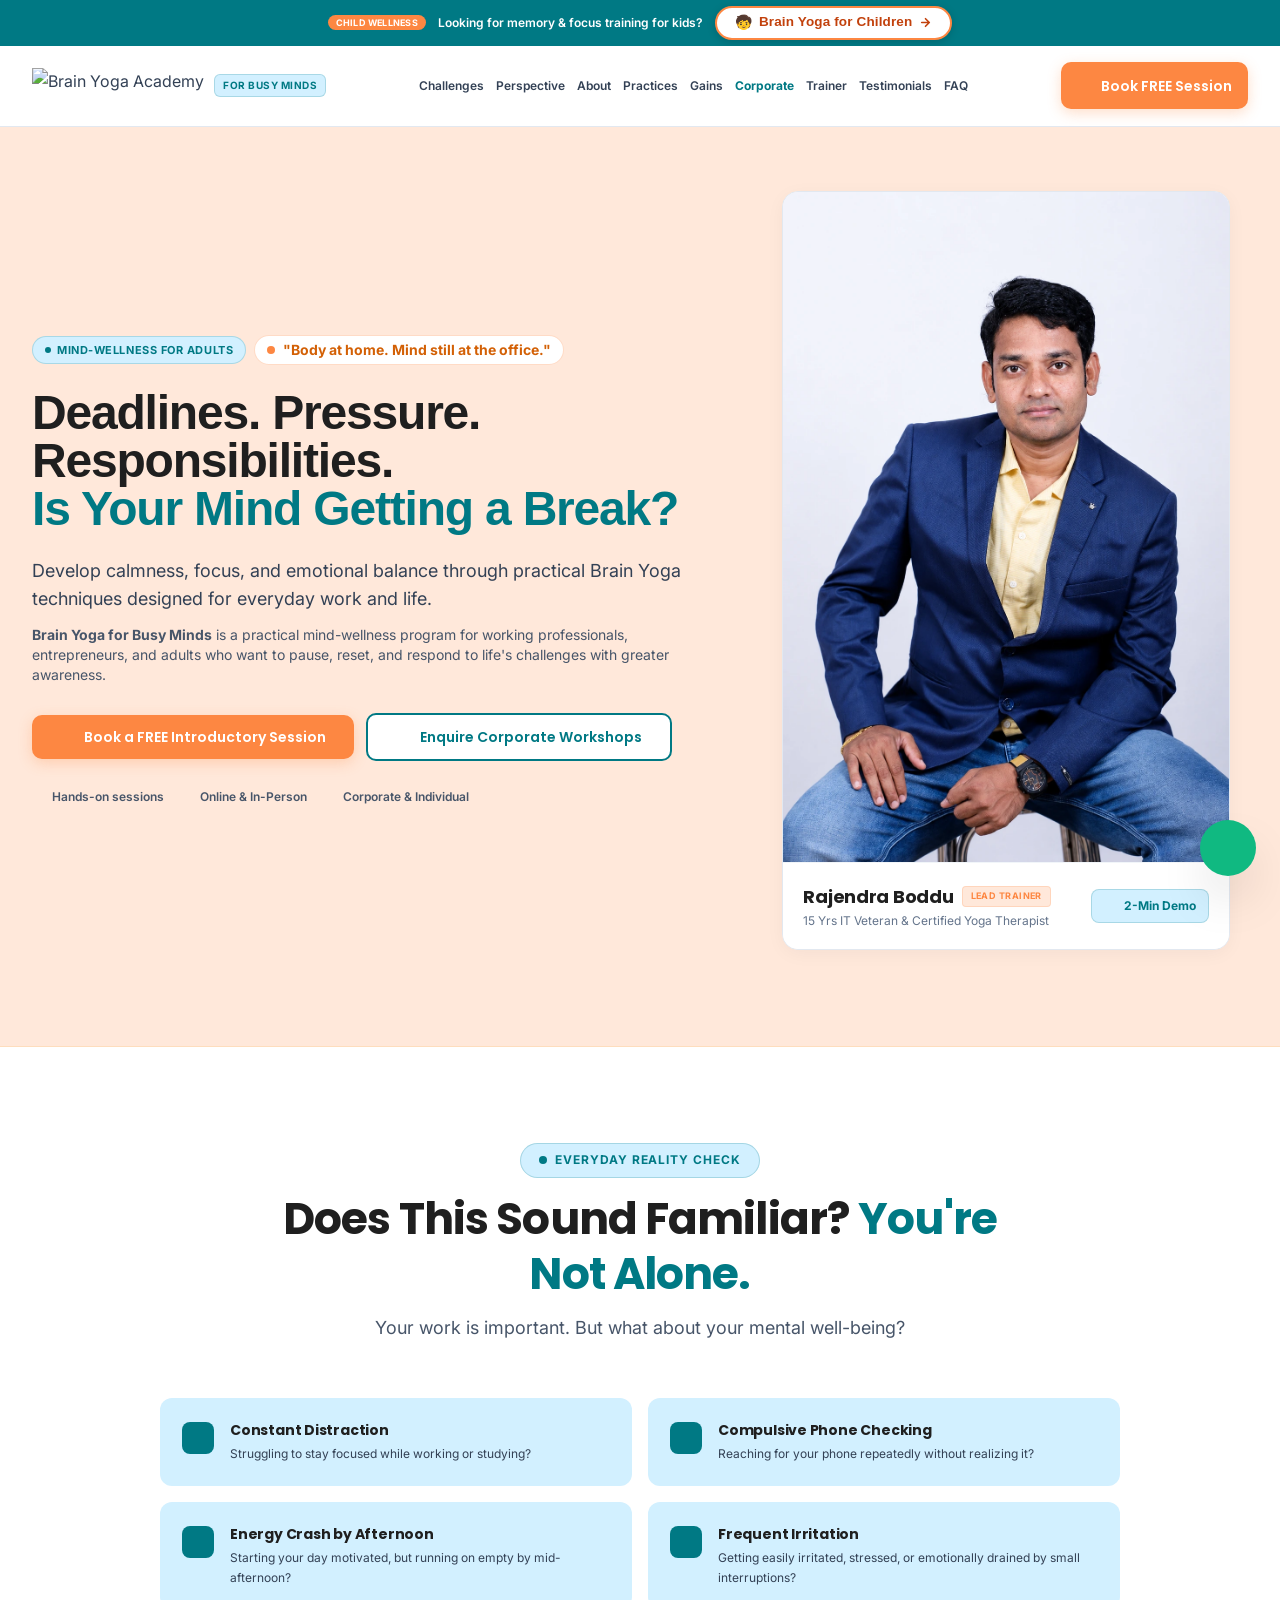
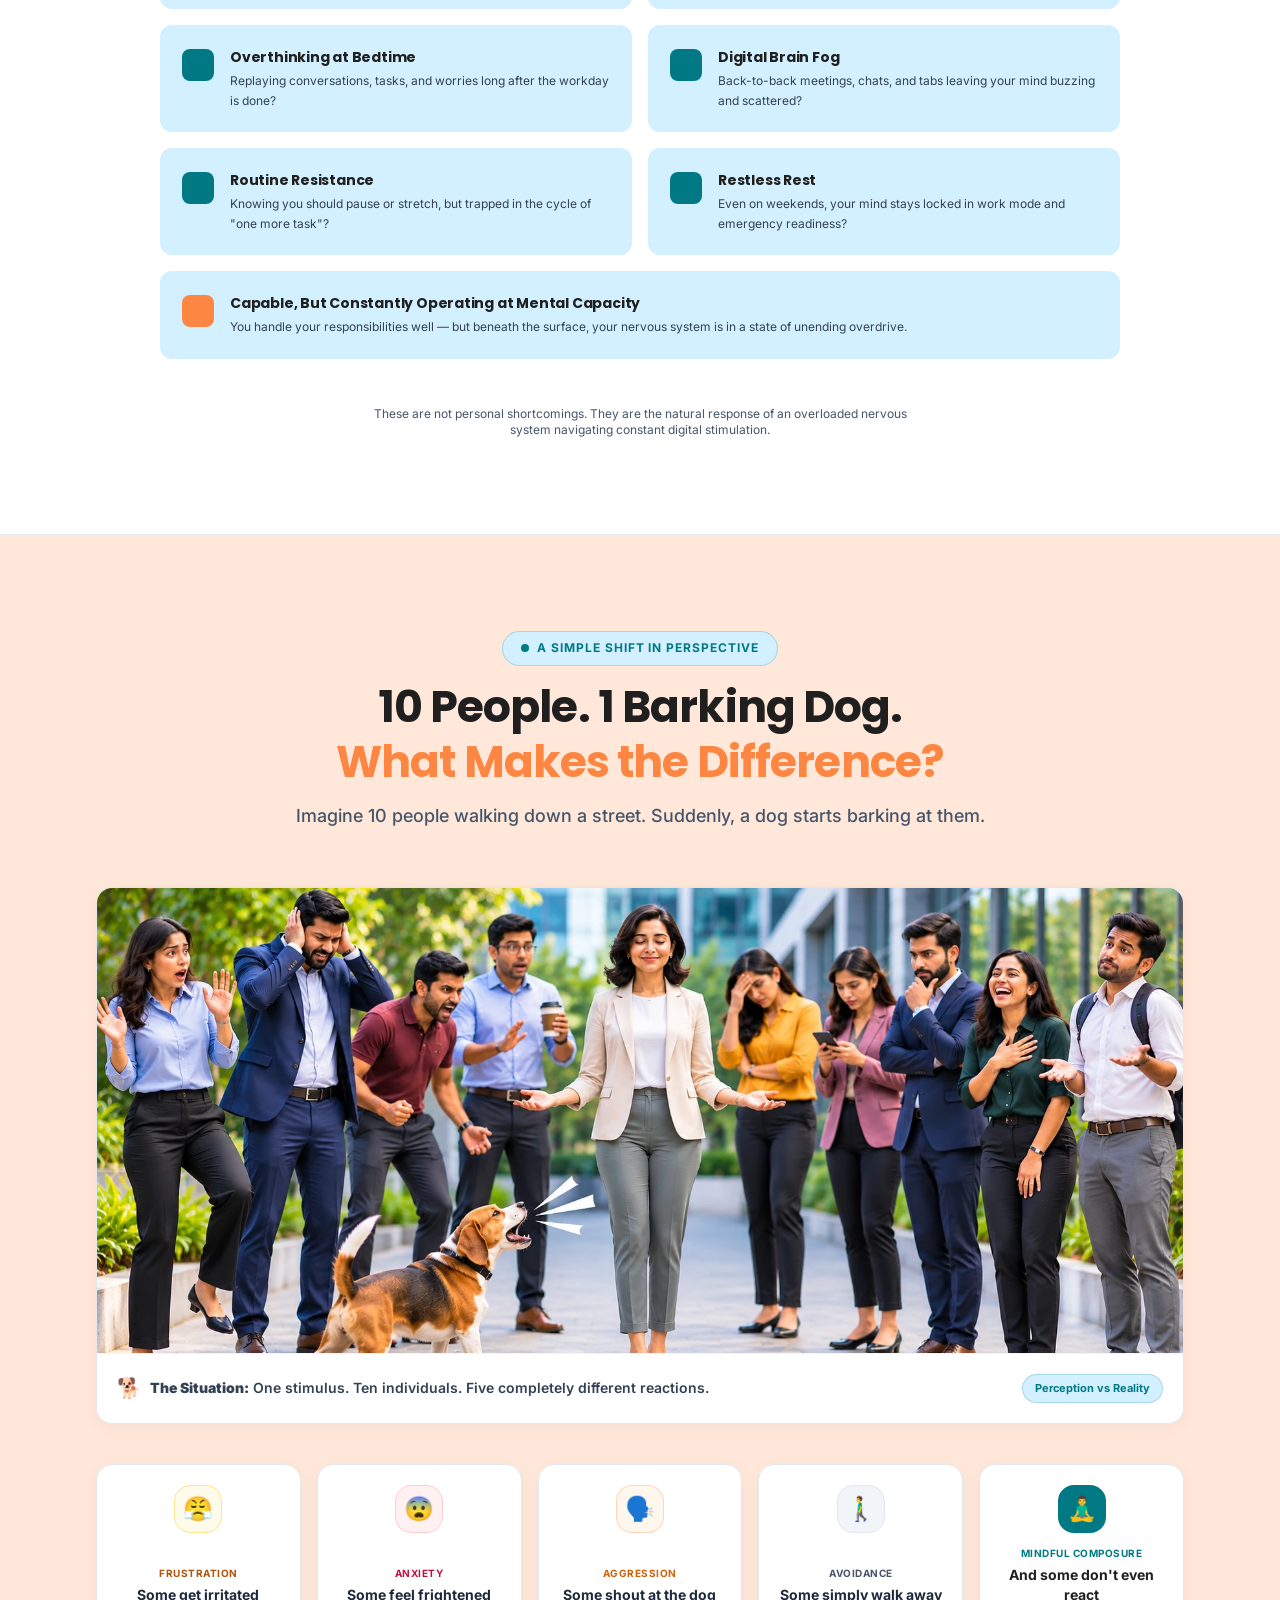
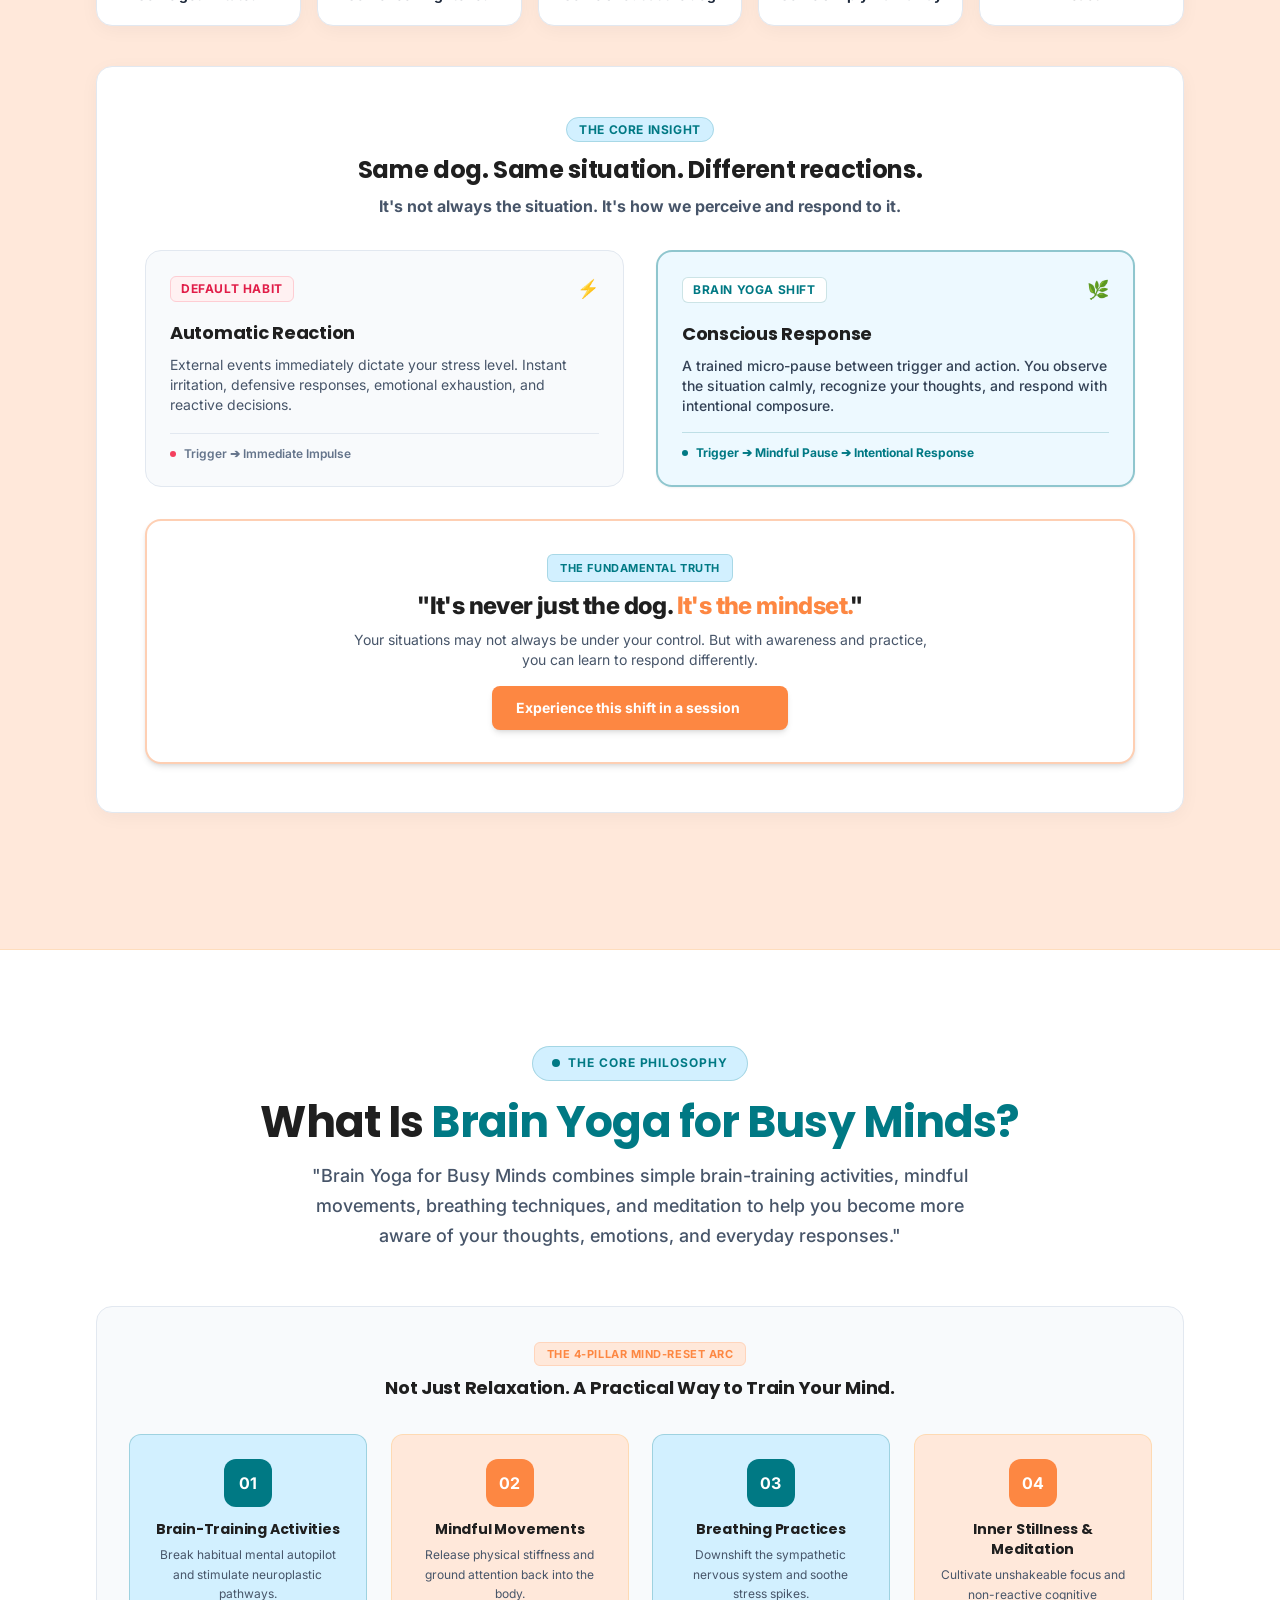
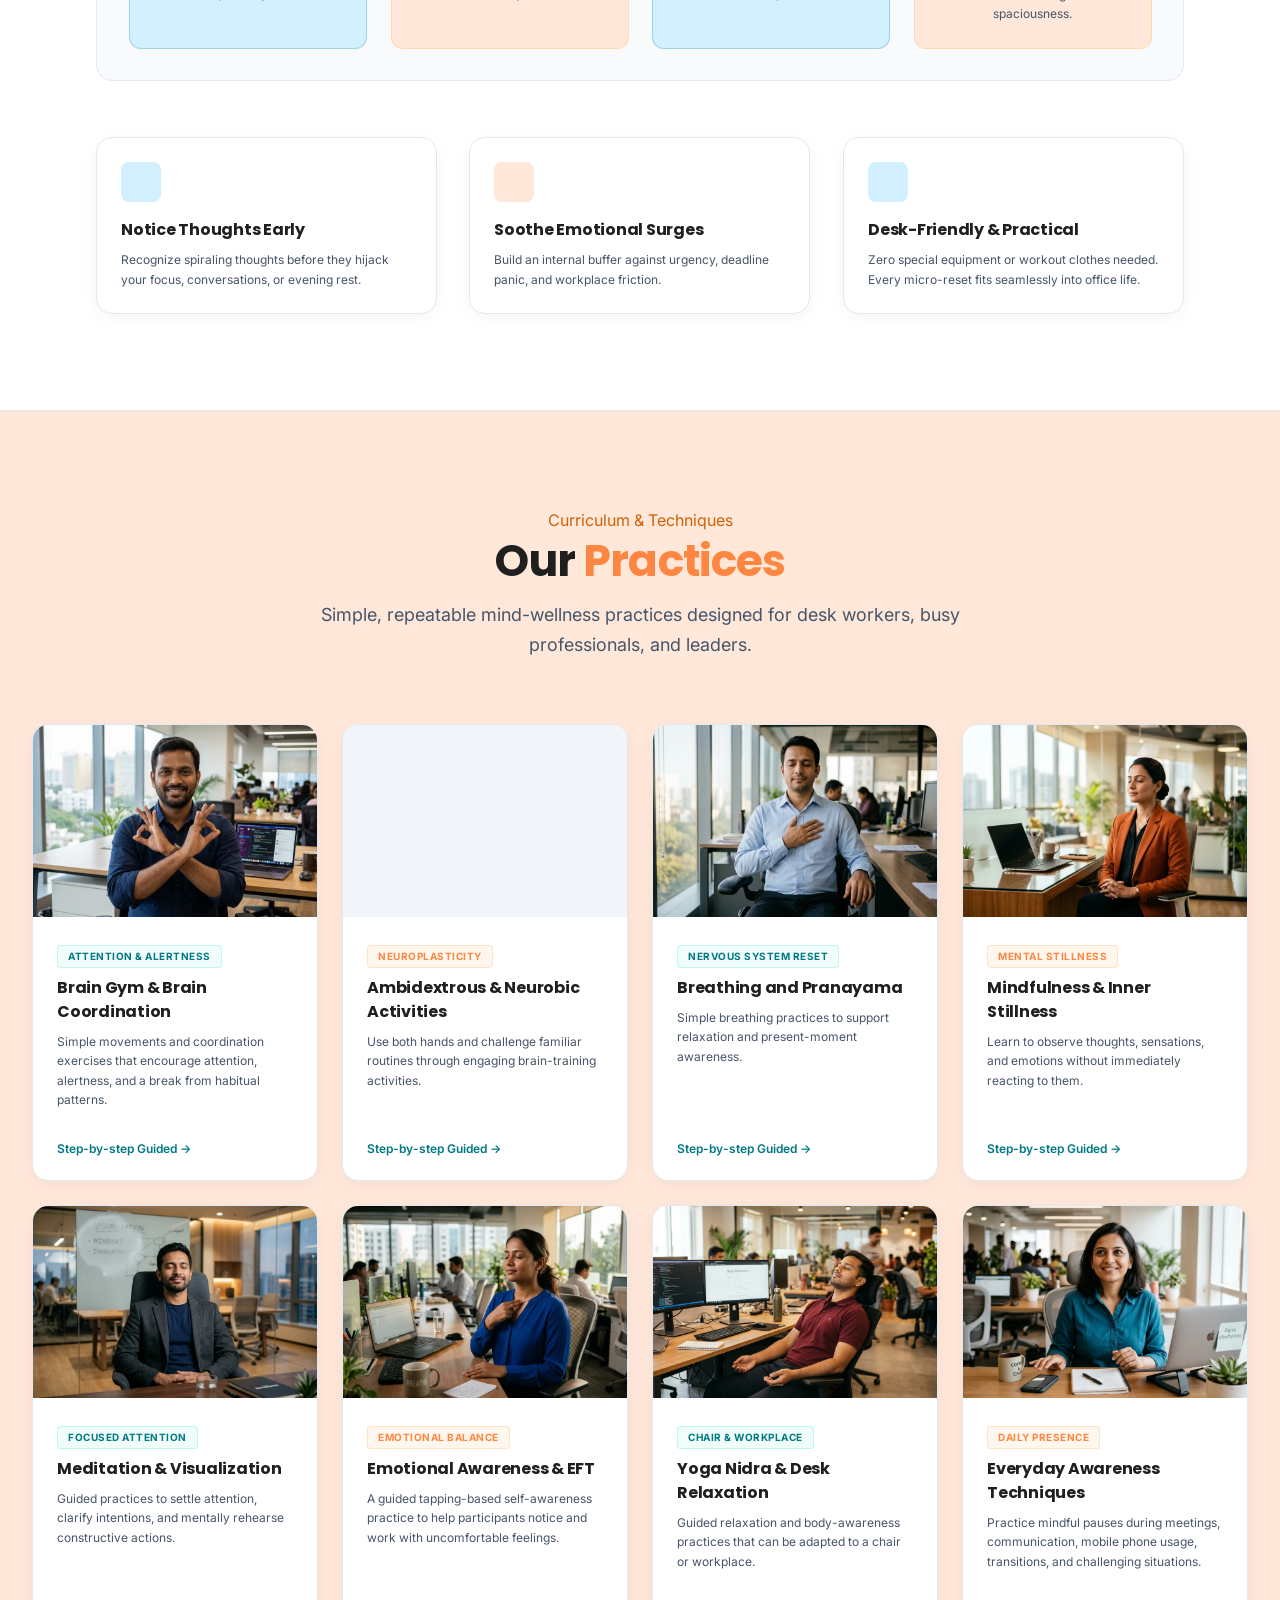
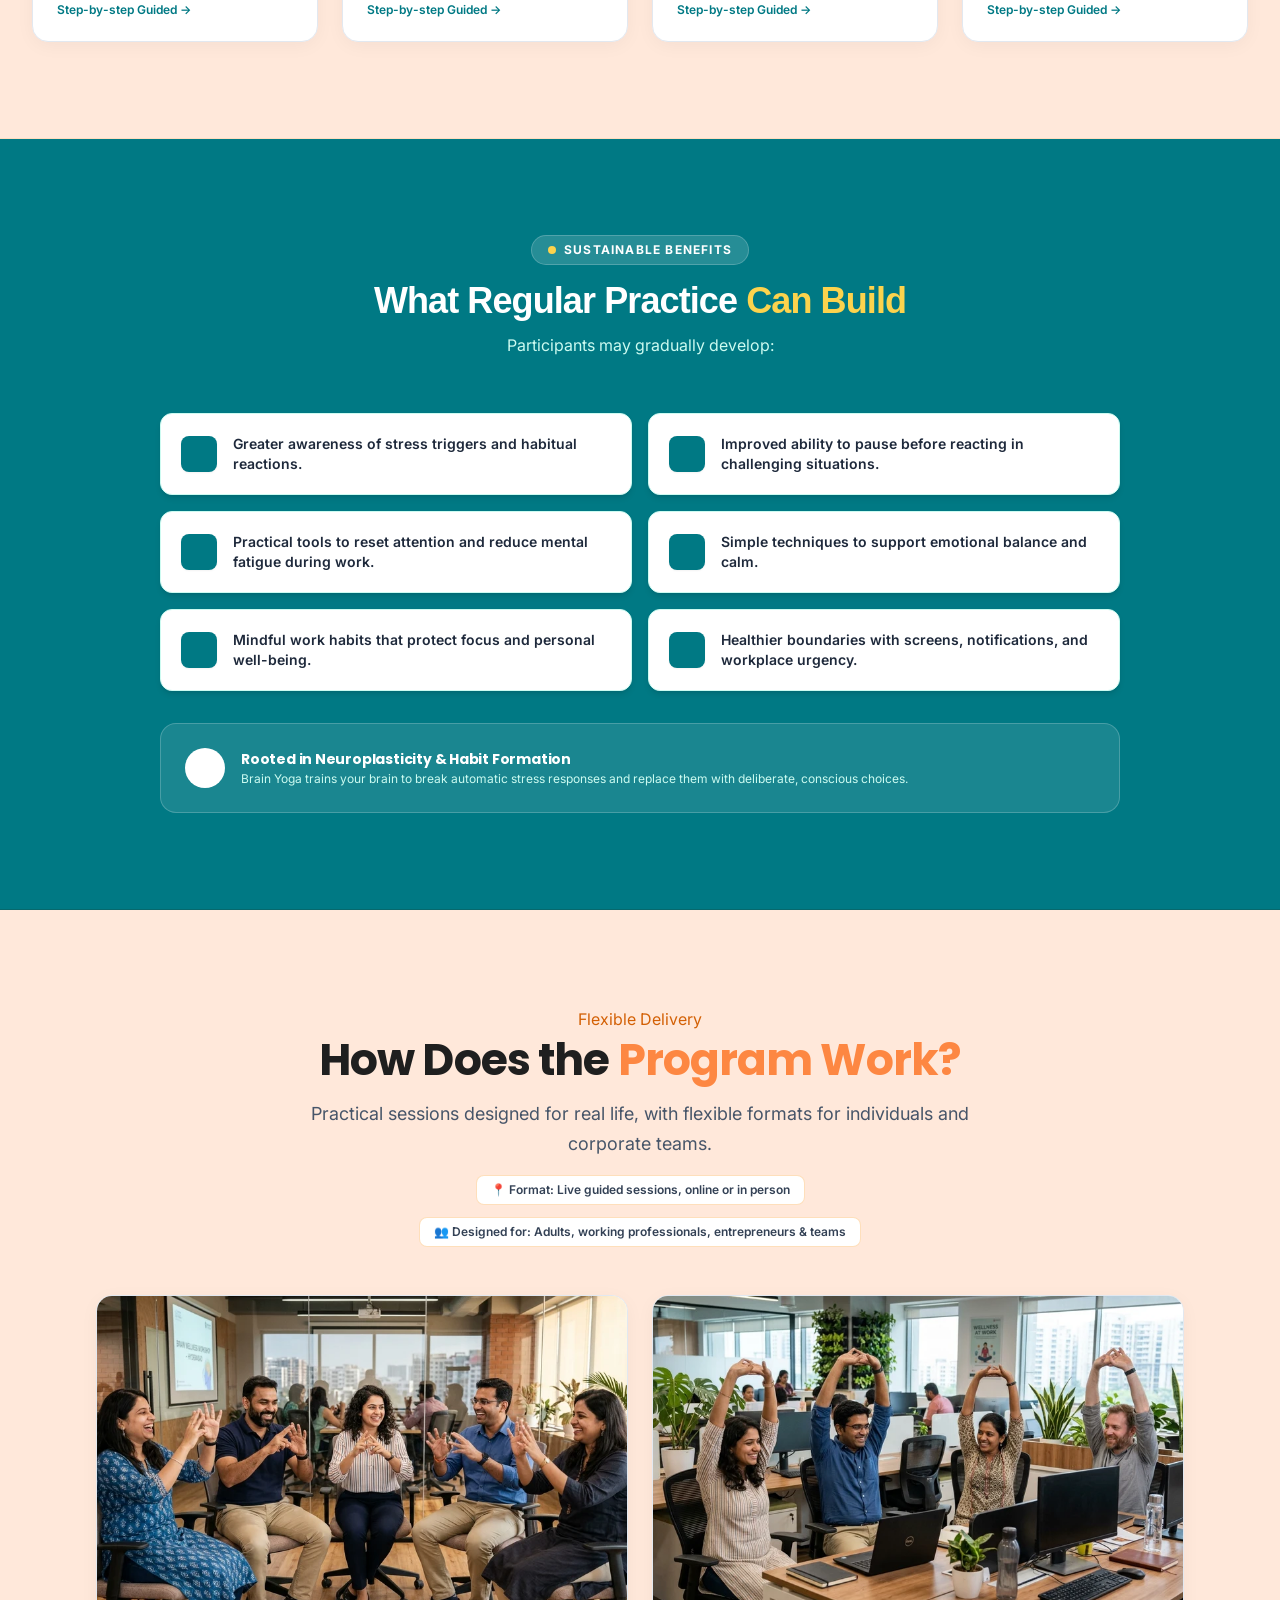
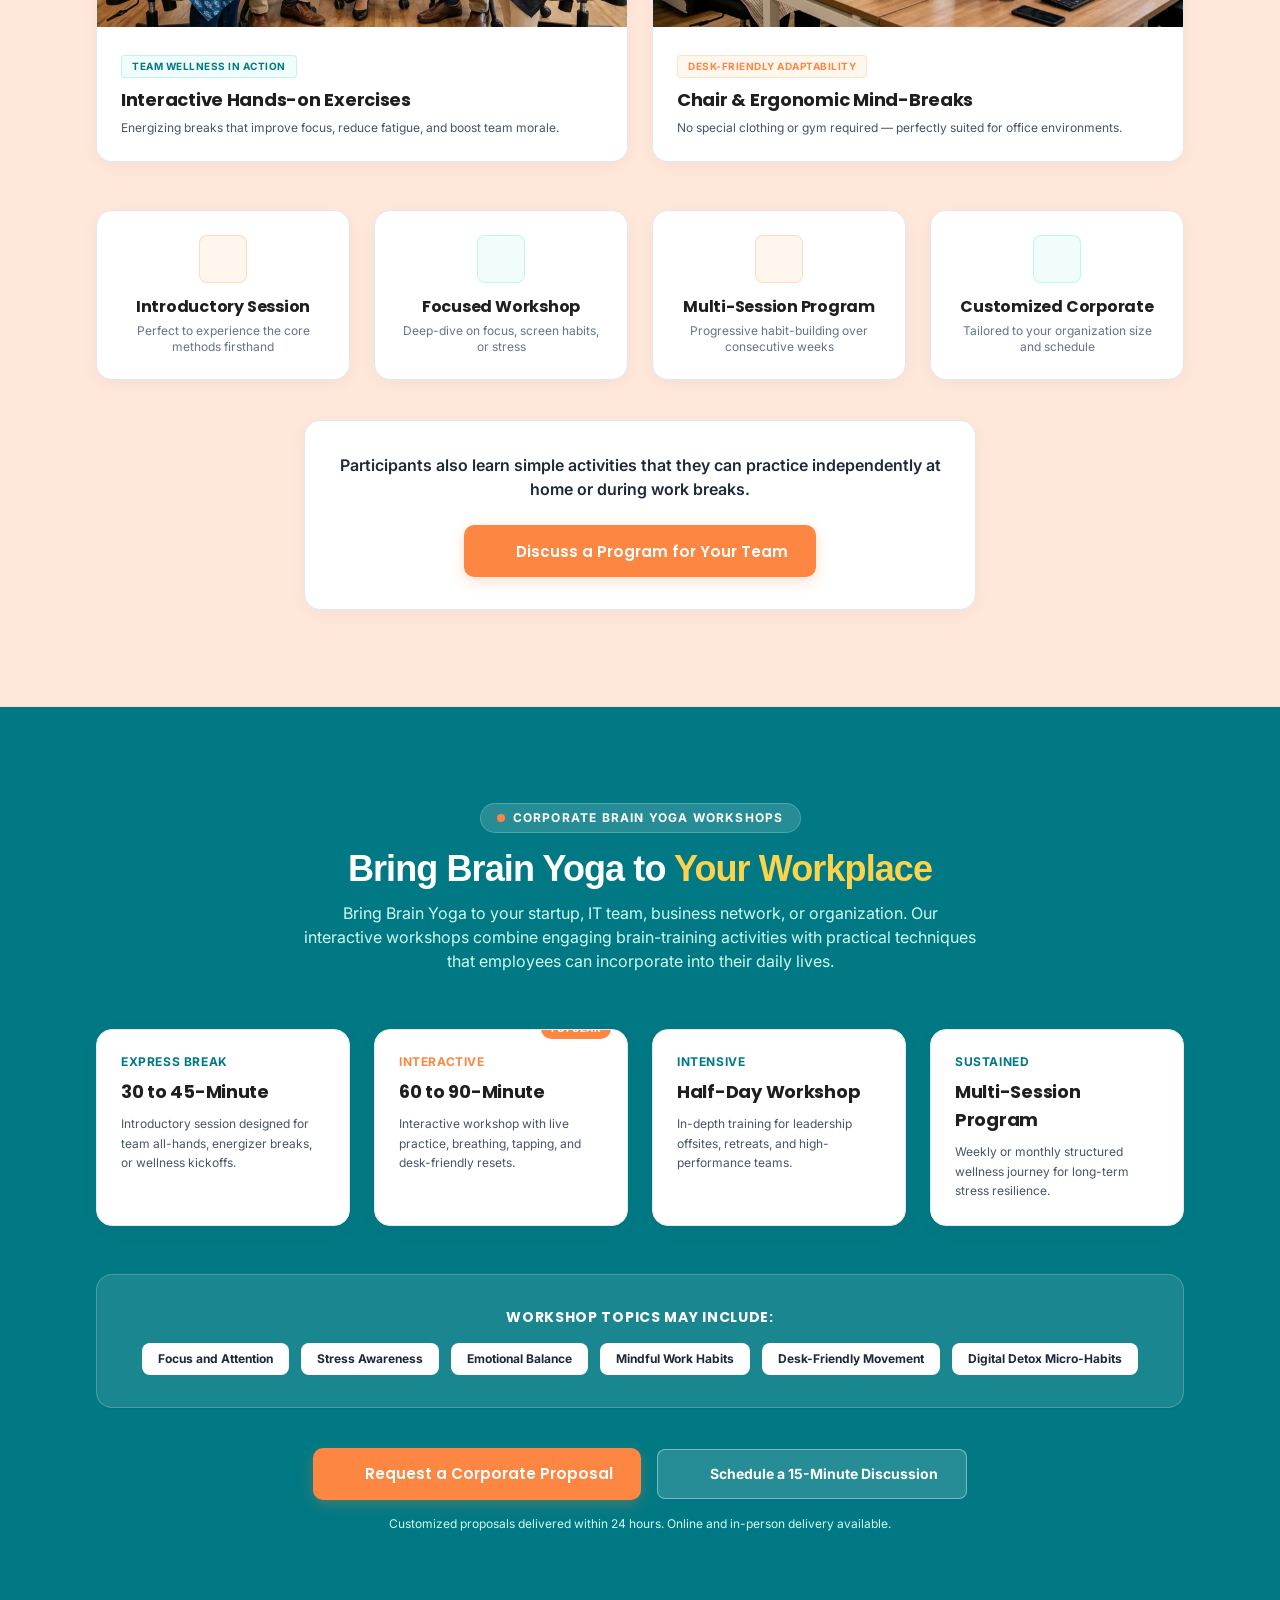
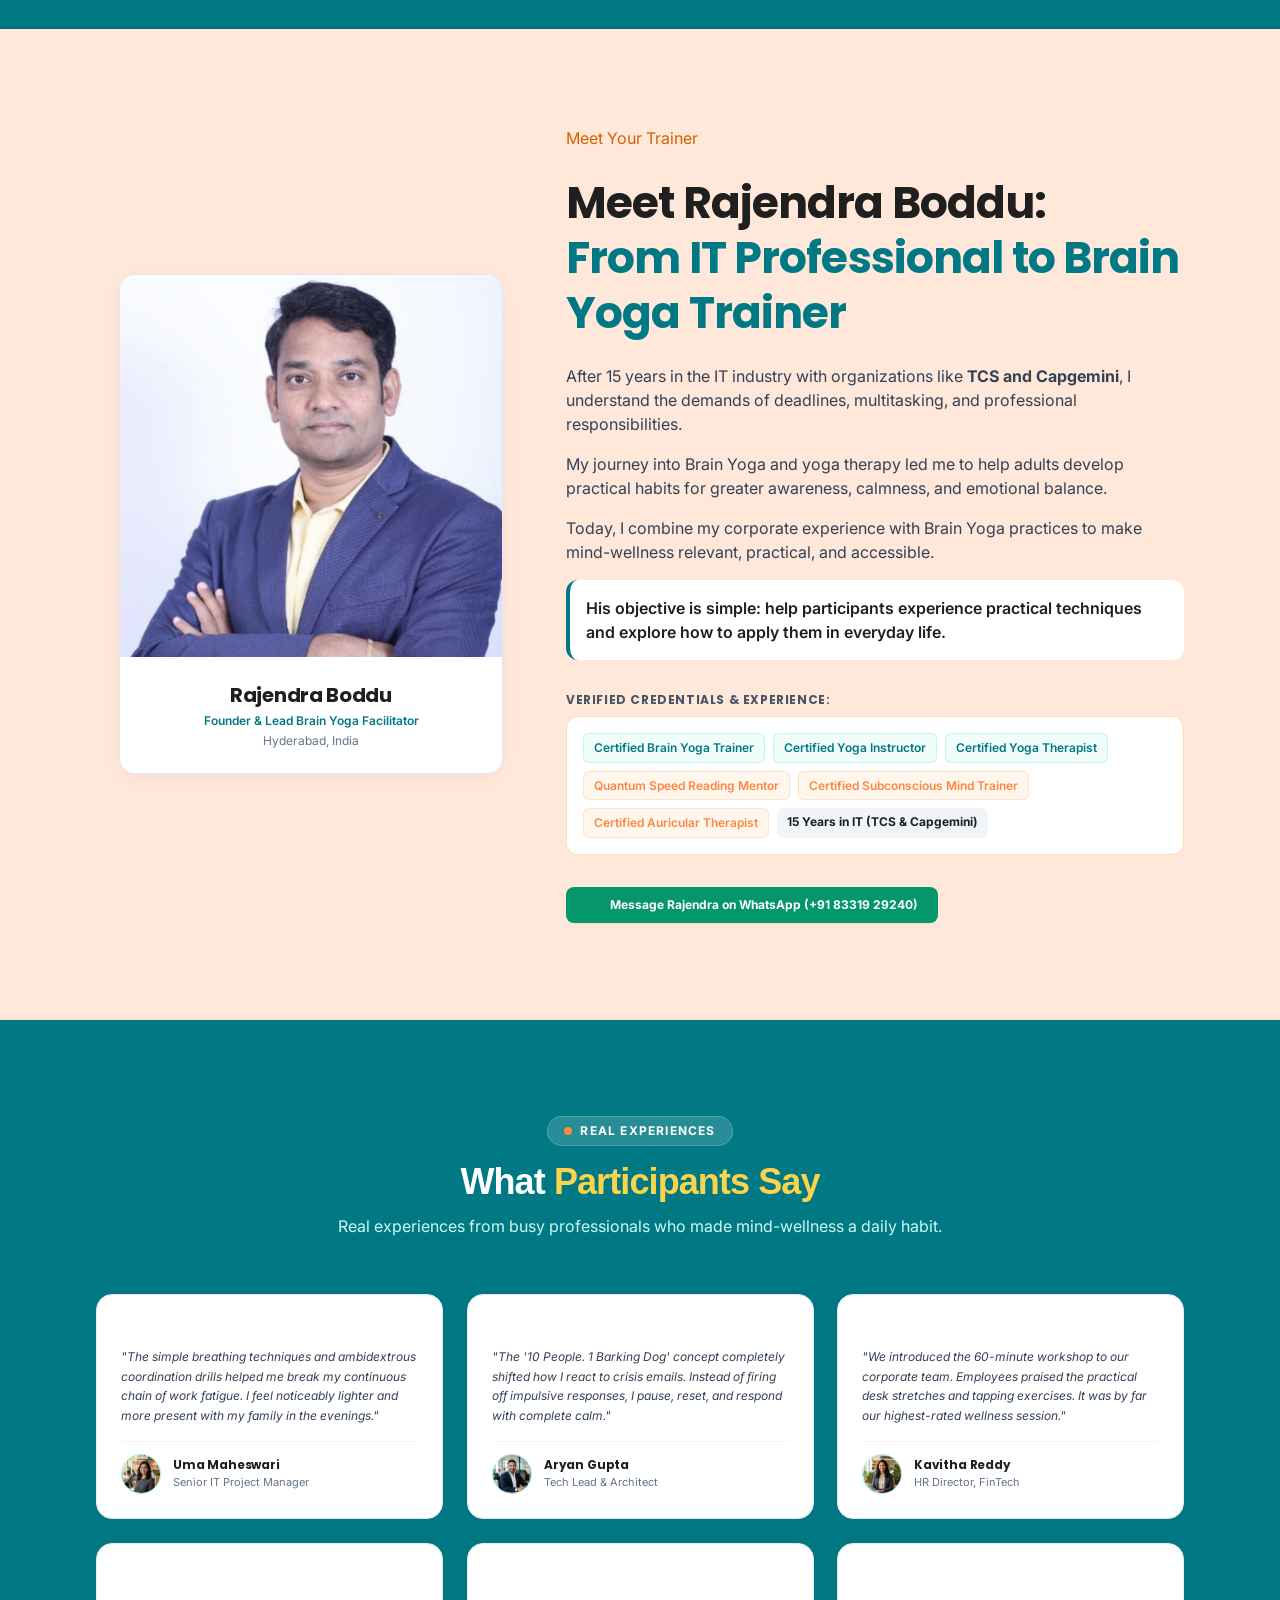
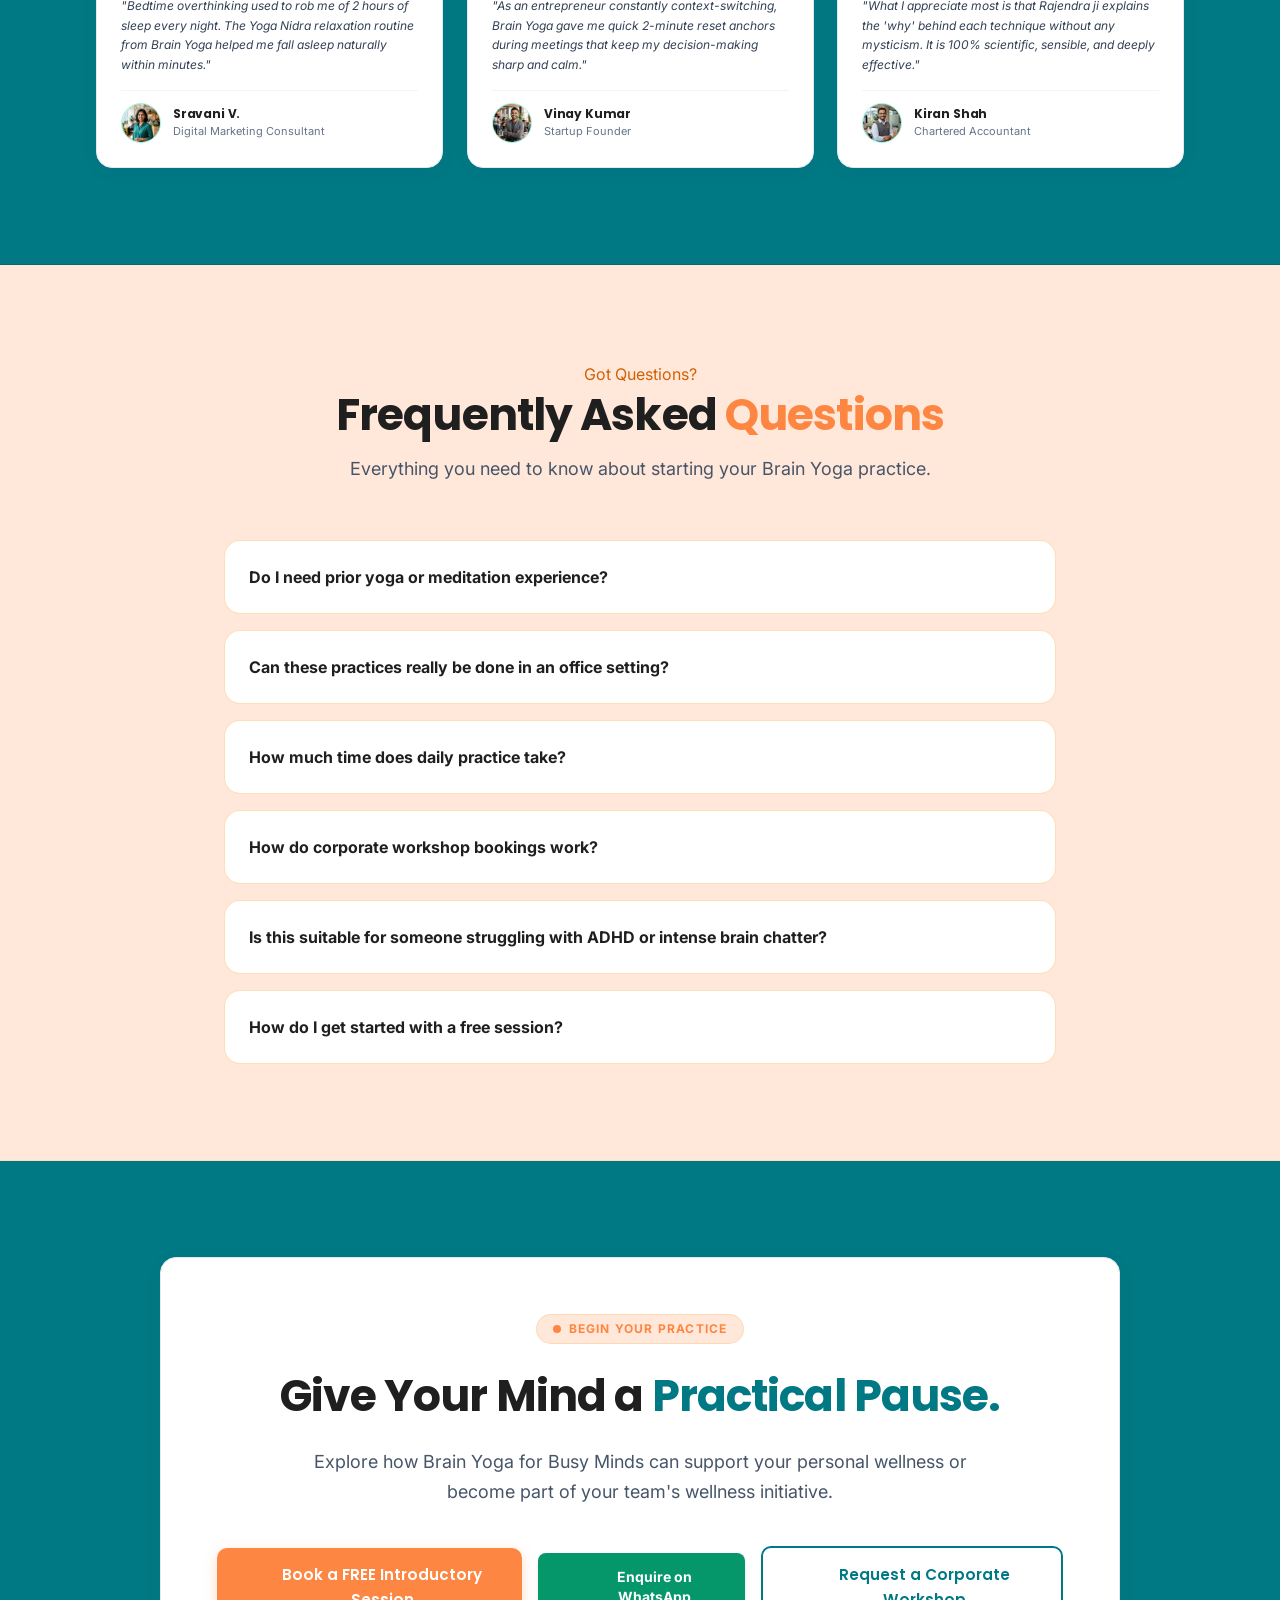
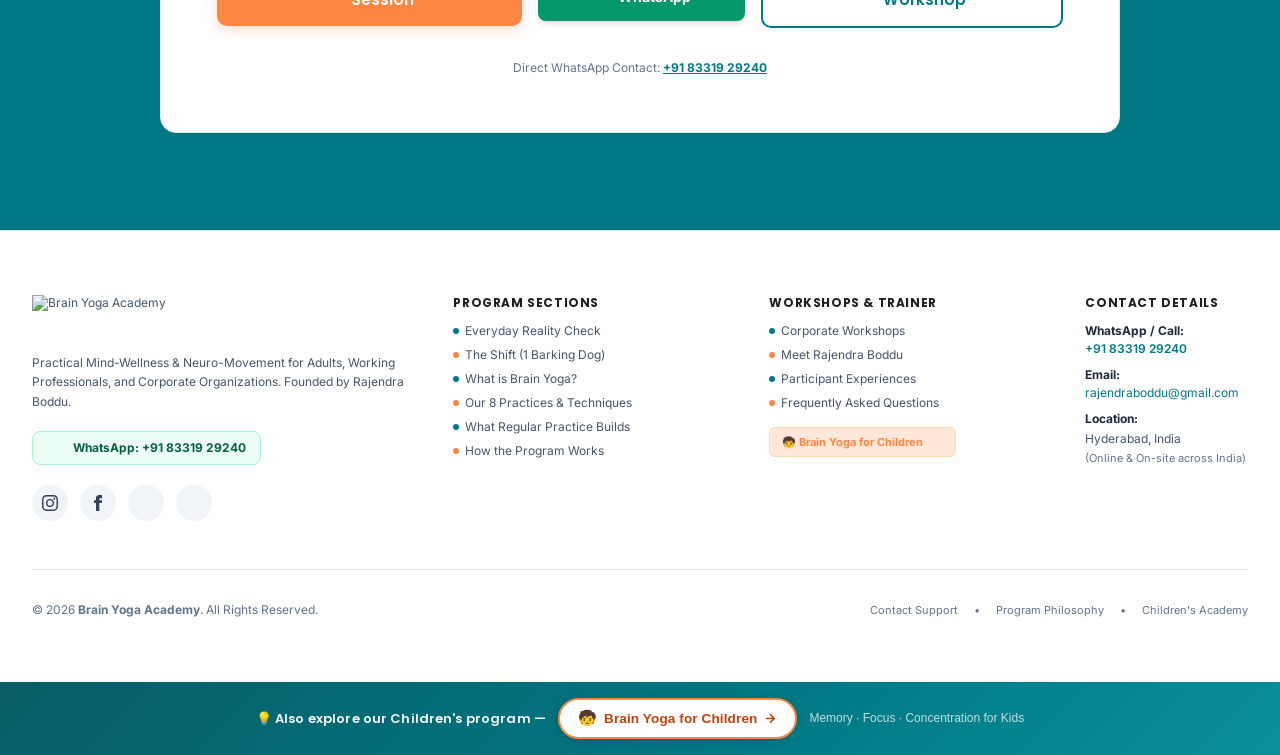
==== commit b917eb6c: "fix: eliminate background prefetch scripts causing mobile tap issues and optimize load speed" ====
--- a/brain-yoga-for-busy-minds/index.html
+++ b/brain-yoga-for-busy-minds/index.html
@@ -456,6 +456,9 @@
             box-shadow: 0 2px 8px rgba(0,0,0,0.15) !important;
             transition: all 0.2s ease !important;
             cursor: pointer !important;
+            pointer-events: auto !important;
+            touch-action: manipulation !important;
+            -webkit-tap-highlight-color: rgba(253, 135, 66, 0.3) !important;
         }
         .by-flicker-link:hover,
         .by-flicker-btn-prominent:hover {
@@ -926,6 +929,9 @@
             box-shadow: 0 2px 8px rgba(0,0,0,0.15) !important;
             transition: all 0.2s ease !important;
             cursor: pointer !important;
+            pointer-events: auto !important;
+            touch-action: manipulation !important;
+            -webkit-tap-highlight-color: rgba(253, 135, 66, 0.3) !important;
         }
         .by-flicker-link:hover,
         .by-flicker-btn-prominent:hover {
@@ -3053,32 +3059,6 @@
         }
     </script>
 
-    <!-- Instant Page Preloader for Lightning-Fast Navigation -->
-    <script>
-    (function() {
-        var preloaded = false;
-        function prefetchKids() {
-            if (preloaded) return;
-            preloaded = true;
-            var l = document.createElement('link');
-            l.rel = 'prefetch';
-            l.href = 'https://brainyogaacademy.com/';
-            document.head.appendChild(l);
-        }
-        // Prefetch when user hovers or touches children links
-        document.querySelectorAll('a[href="https://brainyogaacademy.com/"]').forEach(function(a) {
-            a.addEventListener('mouseenter', prefetchKids, {once: true, passive: true});
-            a.addEventListener('touchstart', prefetchKids, {once: true, passive: true});
-        });
-        // Idle prefetch after 1.5s
-        if ('requestIdleCallback' in window) {
-            requestIdleCallback(prefetchKids);
-        } else {
-            setTimeout(prefetchKids, 1500);
-        }
-    })();
-    </script>
-
     <!-- Clean up theme scroll-to-top and external widgets interfering with floating WhatsApp -->
     <script>
     (function() {
